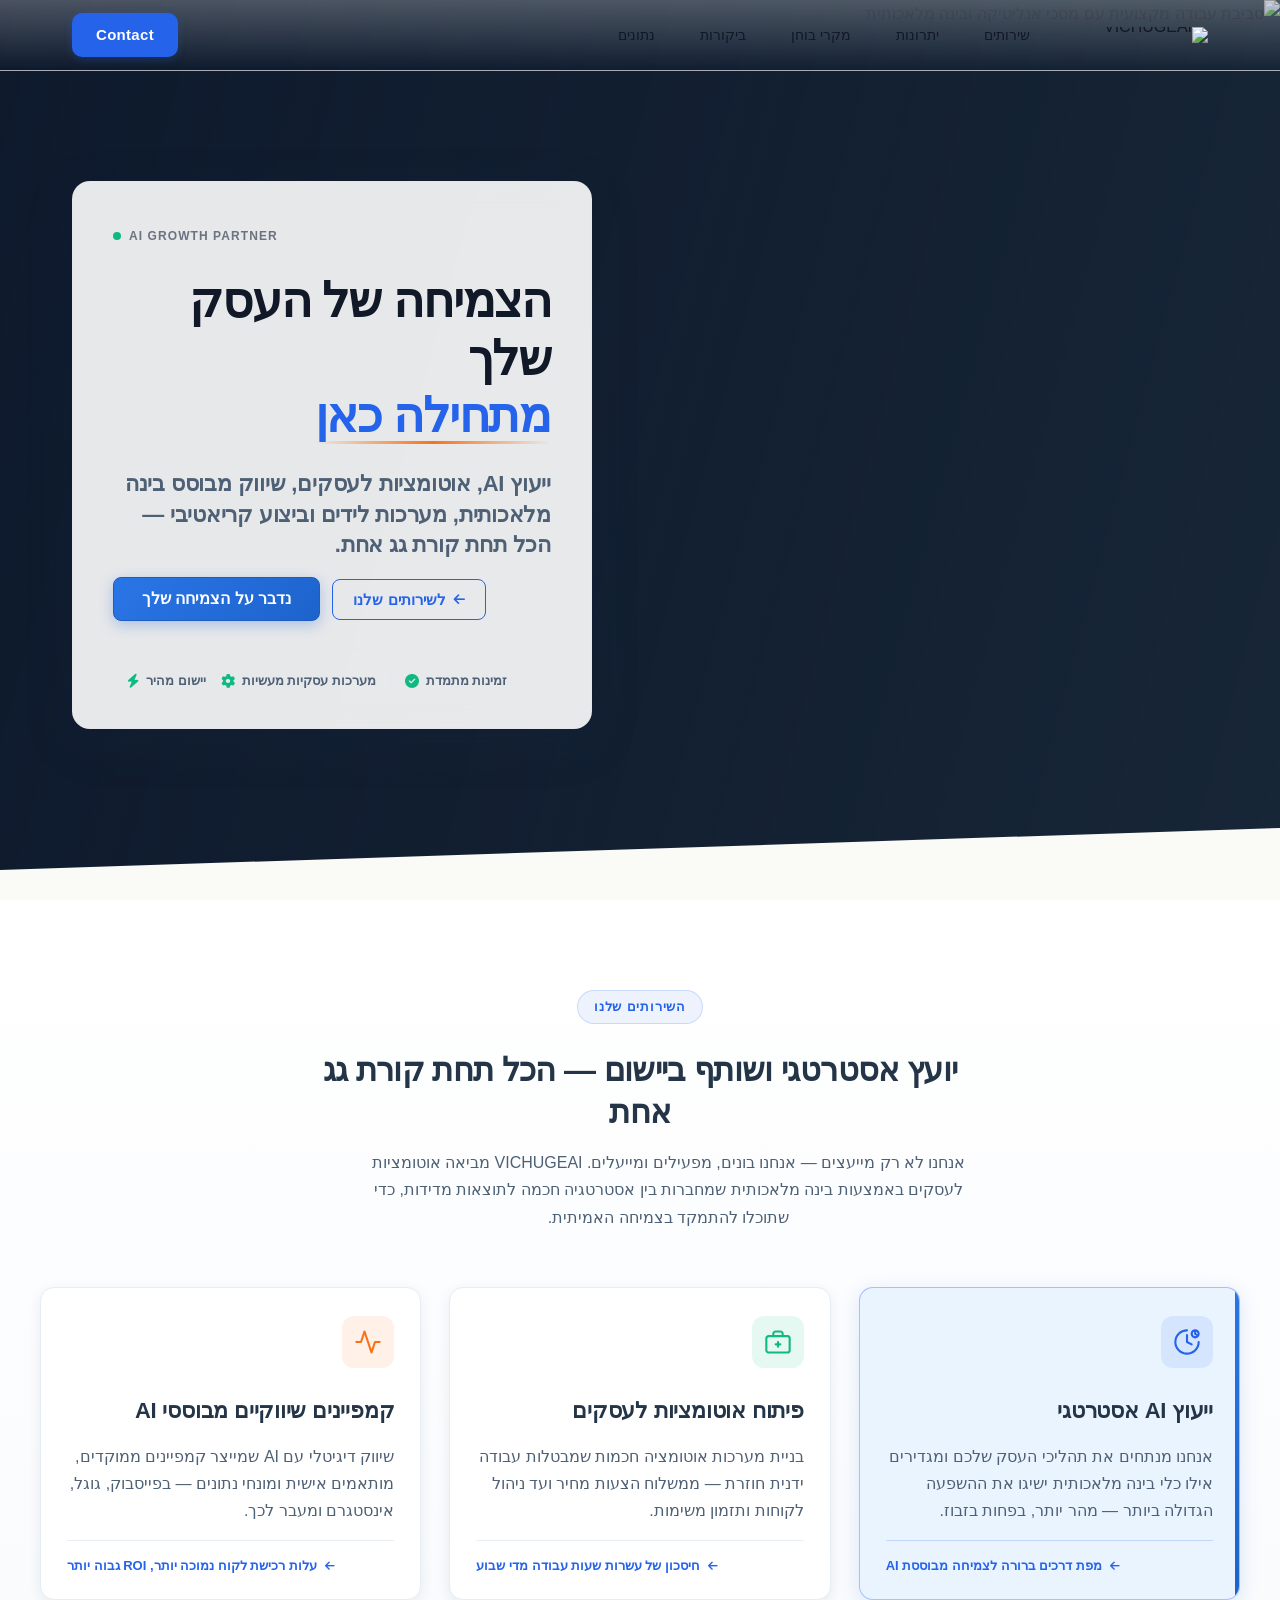
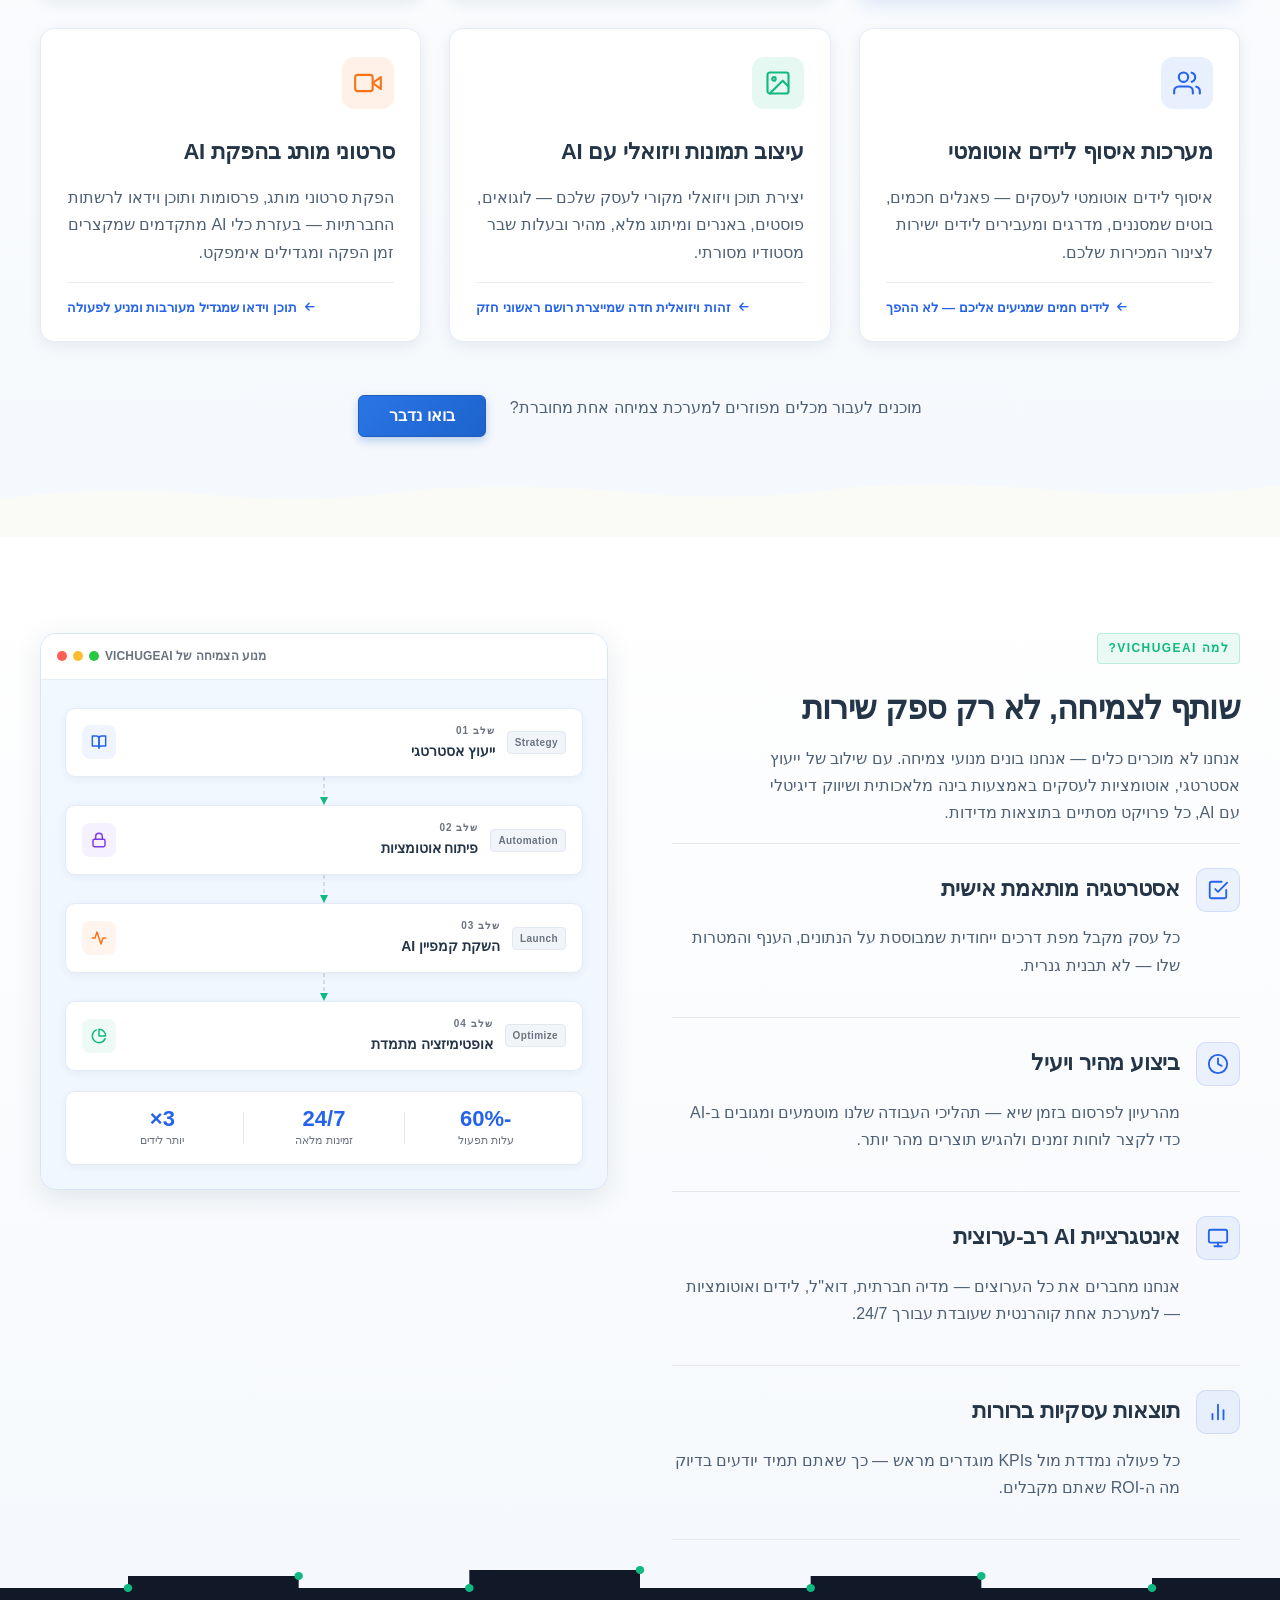
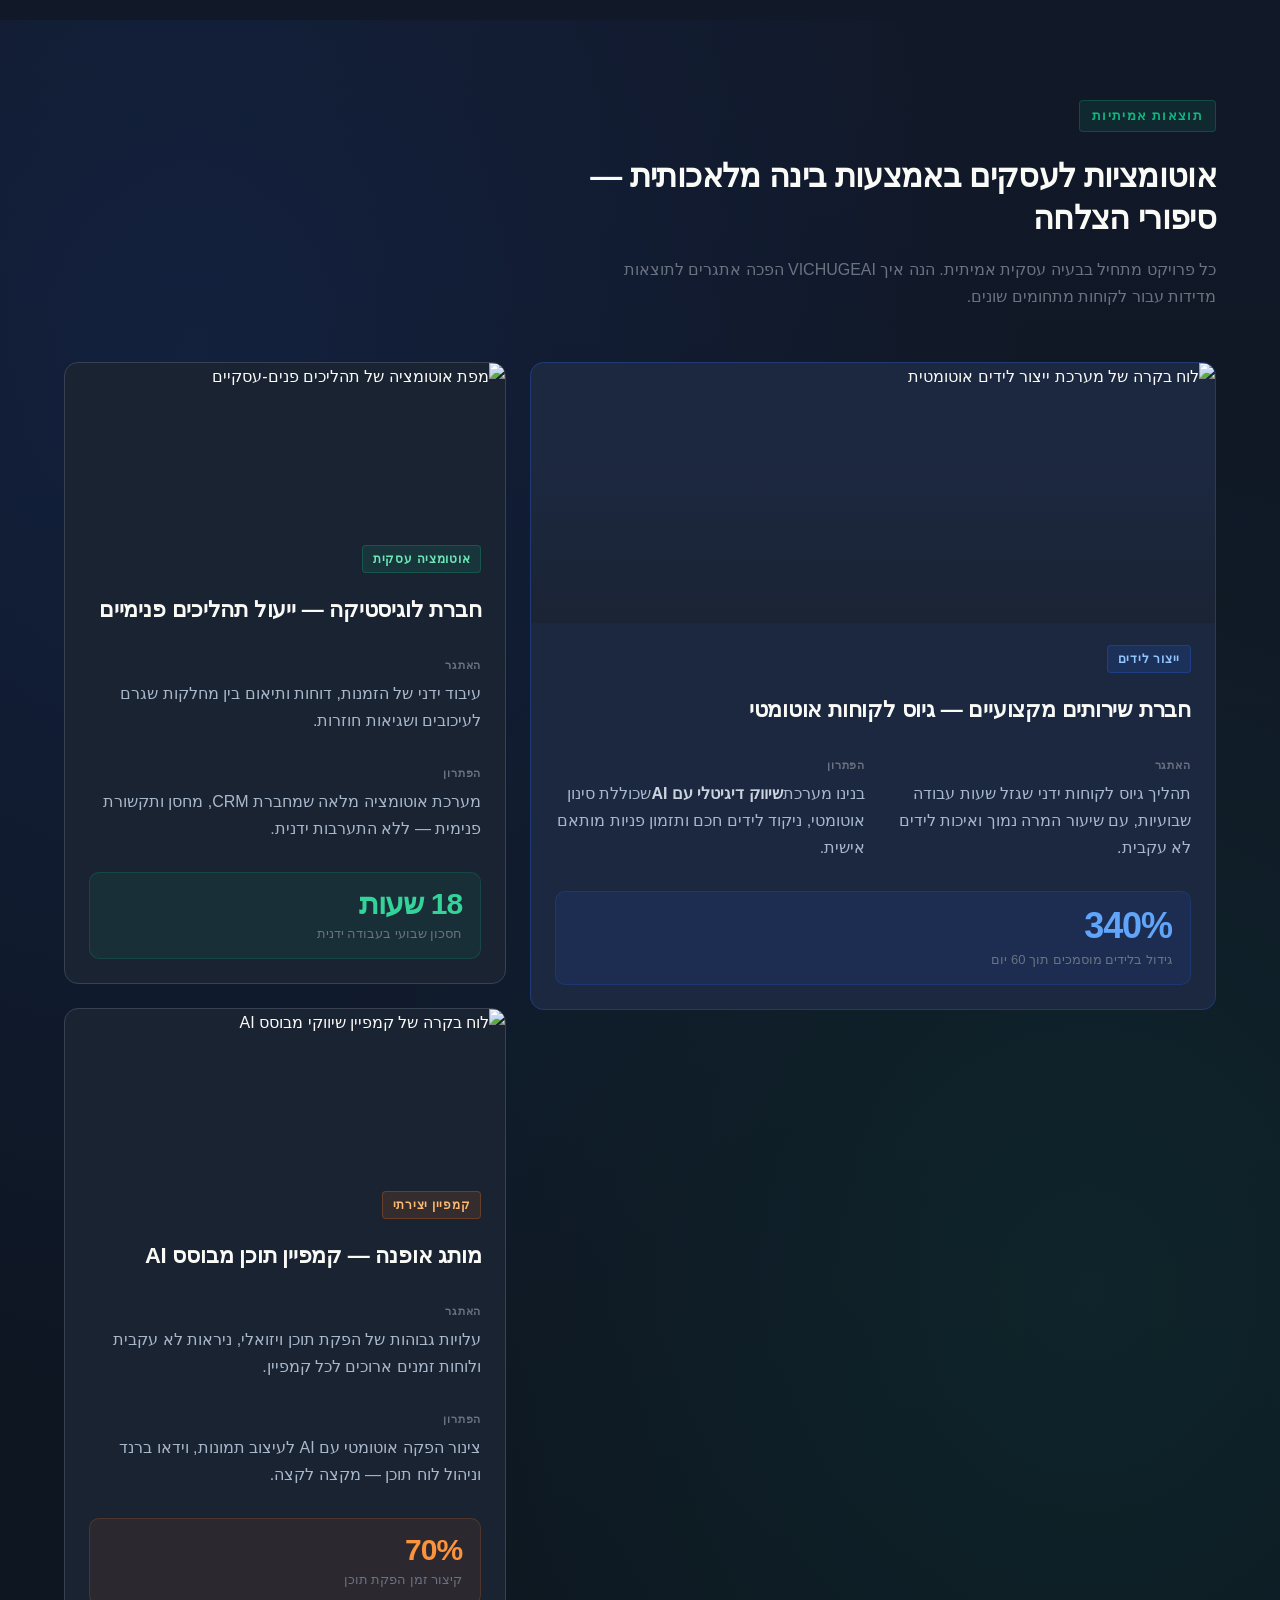
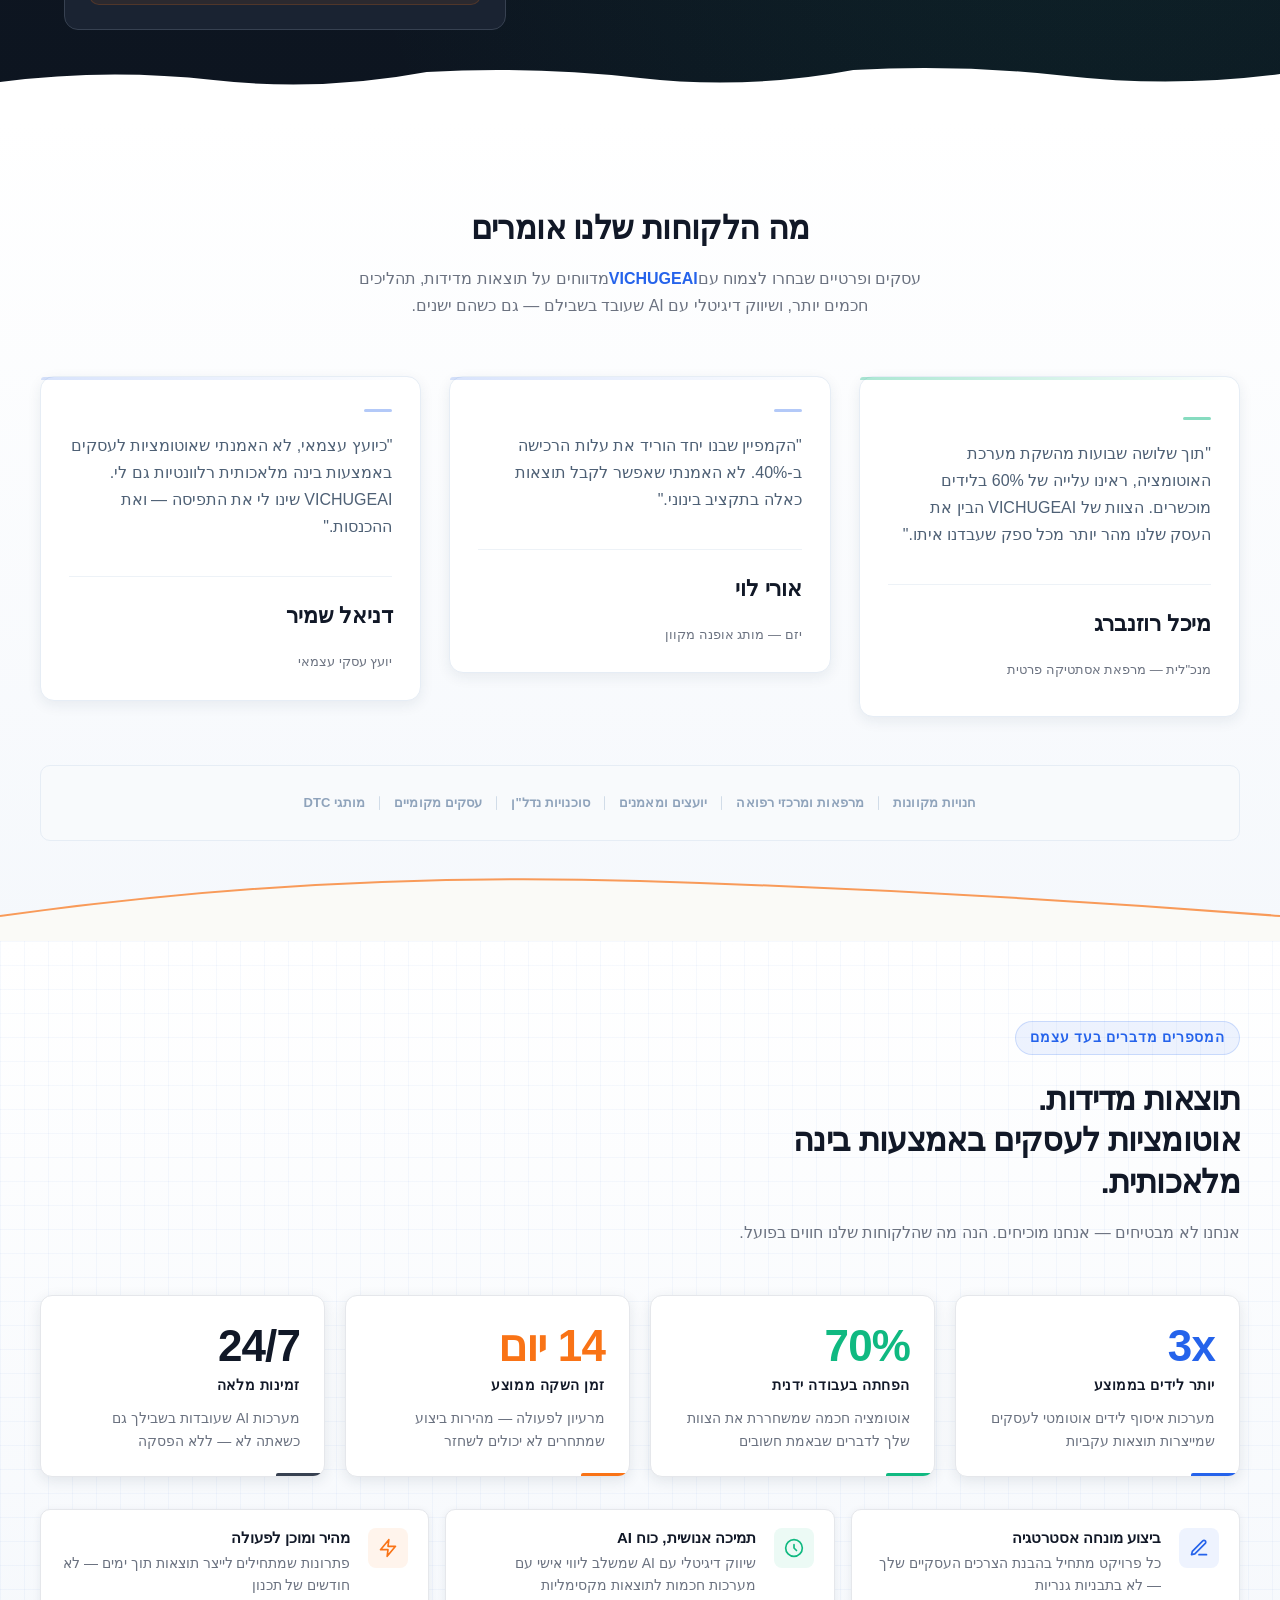
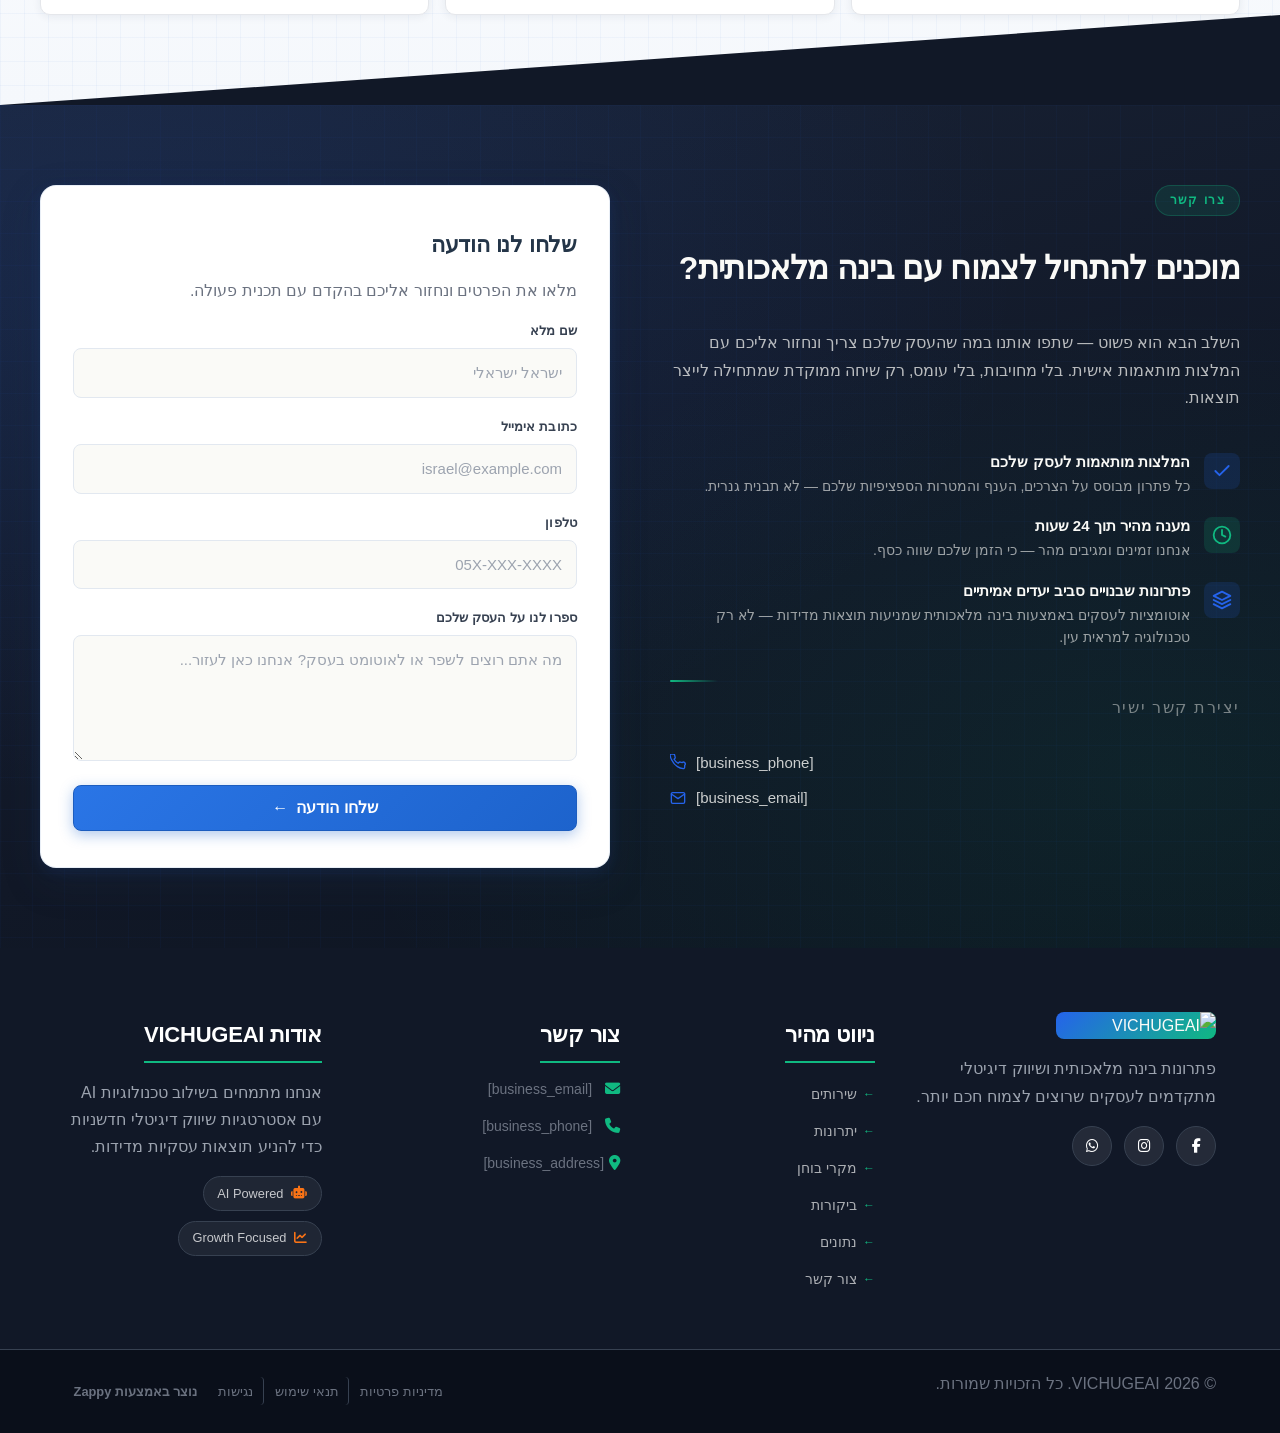
==== public/index.html @ 41c6a3a9 "Initial website commit" ====
<!doctype html><html dir="rtl" lang="he"><head><meta charset="UTF-8"><meta content="width=device-width,initial-scale=1" name="viewport"><meta content="index, follow" name="robots"><title>אוטומציות לעסקים באמצעות בינה מלאכותית — VICHUGEAI</title><meta content="A professional AI agency that helps businesses and individuals grow and expand by leveraging artificial intelligence. The agency offers a comprehensive suite of" name="description"><meta content="אוטומציות לעסקים באמצעות בינה מלאכותית, שיווק דיגיטלי עם AI, איסוף לידים אוטומטי לעסקים, סוכנות AI" name="keywords"><script>!function(){"use strict";var t="89edffd5-394f-4379-a2be-789d738aea32",e="https://api.zappy5.com/api/analytics/track",a=18e5,n=2592e6,o=!0,i=!0,r=!0;var s=function(){var e="zappy_visitor_"+t,a=null;try{if(a=localStorage.getItem(e)){var o=JSON.parse(a),i=Date.now();if(i-o.created<n)return o.lastSeen=i,localStorage.setItem(e,JSON.stringify(o)),o.id}}catch(t){console.warn("Zappy Analytics: LocalStorage not available")}var r="zv_"+Date.now()+"_"+Math.random().toString(36).substr(2,9);try{localStorage.setItem(e,JSON.stringify({id:r,created:Date.now(),lastSeen:Date.now()}))}catch(t){}return r}(),c=function(){var e="zappy_session_"+t,n=null;try{if(n=sessionStorage.getItem(e)){var o=JSON.parse(n),i=Date.now();if(i-o.timestamp<a)return o.timestamp=i,sessionStorage.setItem(e,JSON.stringify(o)),o.id}}catch(t){console.warn("Zappy Analytics: SessionStorage not available")}var r="zs_"+Date.now()+"_"+Math.random().toString(36).substr(2,9);try{sessionStorage.setItem(e,JSON.stringify({id:r,timestamp:Date.now()}))}catch(t){}return r}();function l(a,n){n=n||{};var o={website_id:t,event_type:a,page_path:window.location.pathname,referrer:document.referrer||"direct",visitor_id:s,session_id:c,metadata:n};if(navigator.sendBeacon){var i=new Blob([JSON.stringify(o)],{type:"application/json"});navigator.sendBeacon(e,i)}else fetch(e,{method:"POST",headers:{"Content-Type":"application/json"},body:JSON.stringify(o),keepalive:!0}).catch(function(t){console.warn("Zappy Analytics: Failed to track event",t)})}o&&l("pageview",{title:document.title,url:window.location.href}),i&&document.addEventListener("click",function(t){var e=t.target;if("BUTTON"===e.tagName||e.closest("button")){var a="BUTTON"===e.tagName?e:e.closest("button");l("click",{element:"button",text:a.textContent.trim().substring(0,100),id:a.id||null,class:a.className||null})}else if("A"===e.tagName||e.closest("a")){var n="A"===e.tagName?e:e.closest("a");l("navigation",{element:"link",text:n.textContent.trim().substring(0,100),href:n.href,external:n.hostname!==window.location.hostname})}},!0),r&&document.addEventListener("submit",function(t){var e=t.target;l("form_submit",{form_id:e.id||null,form_name:e.name||null,form_action:e.action||null,form_method:e.method||"GET"})},!0);var d=Date.now();window.addEventListener("beforeunload",function(){l("page_unload",{time_on_page:Math.floor((Date.now()-d)/1e3),page_path:window.location.pathname})}),window.zappyAnalytics={track:l,getVisitorId:function(){return s},getSessionId:function(){return c}}}()</script><meta content="אוטומציות לעסקים באמצעות בינה מלאכותית — VICHUGEAI" property="og:title"><meta content="A professional AI agency that helps businesses and individuals grow and expand by leveraging artificial intelligence. The agency offers a comprehensive suite of" property="og:description"><meta content="website" property="og:type"><meta content="he_IL" property="og:locale"><meta content="summary_large_image" name="twitter:card"><meta content="אוטומציות לעסקים באמצעות בינה מלאכותית — VICHUGEAI" name="twitter:title"><meta content="A professional AI agency that helps businesses and individuals grow and expand by leveraging artificial intelligence. The agency offers a comprehensive suite of" name="twitter:description"><link href="https://cdnjs.cloudflare.com/ajax/libs/font-awesome/6.4.0/css/all.min.css" rel="stylesheet"><link href="/assets/favicon.ico" rel="icon" type="image/x-icon"><link href="/assets/favicon-16x16.png" rel="icon" type="image/png" sizes="16x16"><link href="/assets/favicon-32x32.png" rel="icon" type="image/png" sizes="32x32"><link href="/assets/favicon-48x48.png" rel="icon" type="image/png" sizes="48x48"><link href="/assets/favicon-192x192.png" rel="icon" type="image/png" sizes="192x192"><link href="/assets/favicon-512x512.png" rel="icon" type="image/png" sizes="512x512"><link href="/assets/apple-touch-icon.png" rel="apple-touch-icon"><link href="https://cdn.jsdelivr.net/npm/vanilla-cookieconsent@3/dist/cookieconsent.css" rel="stylesheet"><script src="https://cdn.jsdelivr.net/npm/vanilla-cookieconsent@3/dist/cookieconsent.umd.js"></script><script src="https://cdn.jsdelivr.net/gh/mickidum/acc_toolbar/acctoolbar/acctoolbar.min.js"></script><link href="/styles.css" rel="stylesheet"><style id="zappy-dropdown-submenu-styles">#navMenu li:has(.sub-menu),.nav-menu li:has(.sub-menu),.navbar li:has(.sub-menu),nav li:has(.sub-menu){position:relative}#navMenu .sub-menu,.nav-menu .sub-menu,.navbar .sub-menu,nav .sub-menu{display:block!important;position:absolute!important;top:100%;left:0;min-width:220px;background:#fff;border-radius:8px;box-shadow:0 8px 25px rgba(0,0,0,.15);padding:8px 0;opacity:0;visibility:hidden;transform:translateY(10px);transition:all .3s ease;z-index:1000;list-style:none;pointer-events:none}#navMenu li:hover>.sub-menu,.nav-menu li:hover>.sub-menu,.navbar li:hover>.sub-menu,nav li:hover>.sub-menu{opacity:1!important;visibility:visible!important;transform:translateY(0)!important;pointer-events:auto!important}.sub-menu li{list-style:none;margin:0;padding:0}.sub-menu a{display:block!important;padding:10px 16px!important;color:var(--text-dark,#333)!important;font-weight:500;text-decoration:none;white-space:nowrap;transition:background-color .2s}.sub-menu a:hover{background-color:#f5f5f5}[dir=rtl] .nav-menu .sub-menu,[dir=rtl] .navbar .sub-menu,[dir=rtl] nav .sub-menu,html[lang=ar] .nav-menu .sub-menu,html[lang=ar] .navbar .sub-menu,html[lang=ar] nav .sub-menu,html[lang=he] .nav-menu .sub-menu,html[lang=he] .navbar .sub-menu,html[lang=he] nav .sub-menu{left:auto!important;right:0!important}.sub-menu:empty,.sub-menu:not(:has(li)),.sub-menu:not(:has(li:not(.zappy-hidden-menu-item))){display:none!important;opacity:0!important;visibility:hidden!important;pointer-events:none!important}li:has(.menu-group-title):hover>.sub-menu{opacity:1!important;visibility:visible!important;transform:translateY(0)!important;pointer-events:auto!important}#navMenu>li>.menu-group-title,.nav-menu>li>.menu-group-title{display:inline-block;padding:.5rem 1rem;cursor:default;user-select:none}@media (max-width:768px){#navMenu .sub-menu,.nav-menu .sub-menu,.navbar .sub-menu,nav .sub-menu{position:static!important;transform:none!important;box-shadow:none!important;background:0 0!important;max-height:0;overflow:hidden;opacity:0;visibility:hidden;transition:max-height .3s ease,opacity .3s ease;padding:0!important;border-radius:0!important}.sub-menu.mobile-expanded{max-height:500px!important;opacity:1!important;visibility:visible!important;padding:8px 0 8px 16px!important}[dir=rtl] .sub-menu.mobile-expanded,html[lang=he] .sub-menu.mobile-expanded{padding:8px 16px 8px 0!important}#navMenu li:hover>.sub-menu,.nav-menu li:hover>.sub-menu,.navbar li:hover>.sub-menu,nav li:hover>.sub-menu{opacity:0;visibility:hidden;pointer-events:none}#navMenu li>.sub-menu.mobile-expanded,.nav-menu li>.sub-menu.mobile-expanded,.navbar li>.sub-menu.mobile-expanded,nav li>.sub-menu.mobile-expanded{opacity:1!important;visibility:visible!important;pointer-events:auto!important}#navMenu li:has(.sub-menu),.nav-menu li:has(.sub-menu),.navbar li:has(.sub-menu),nav li:has(.sub-menu){display:flex!important;flex-wrap:wrap!important;align-items:center!important;position:relative!important;min-height:44px!important}#navMenu li:has(.sub-menu)>a,.nav-menu li:has(.sub-menu)>a,.navbar li:has(.sub-menu)>a,nav li:has(.sub-menu)>a{flex:1!important;min-width:0!important}#navMenu li:has(.sub-menu)>.menu-group-title,.nav-menu li:has(.sub-menu)>.menu-group-title,.navbar li:has(.sub-menu)>.menu-group-title,nav li:has(.sub-menu)>.menu-group-title{flex:1!important;min-width:0!important;padding:0!important;line-height:inherit!important}#navMenu li:has(.sub-menu)>.sub-menu,.nav-menu li:has(.sub-menu)>.sub-menu,.navbar li:has(.sub-menu)>.sub-menu,nav li:has(.sub-menu)>.sub-menu{flex-basis:100%!important;width:100%!important}#navMenu li:has(.sub-menu)>a [class*=arrow],#navMenu li:has(.sub-menu)>a [class*=chevron],.nav-menu li:has(.sub-menu)>a .fa-angle-down,.nav-menu li:has(.sub-menu)>a .fa-chevron-down,.nav-menu li:has(.sub-menu)>a [class*=arrow],.nav-menu li:has(.sub-menu)>a [class*=chevron],nav li:has(.sub-menu)>a [class*=arrow],nav li:has(.sub-menu)>a [class*=chevron]{display:none!important;visibility:hidden!important}.mobile-submenu-toggle{display:flex!important;align-items:center!important;justify-content:center!important;width:44px!important;height:auto!important;background:0 0!important;border:none!important;cursor:pointer!important;color:var(--text-dark)!important;position:static!important;flex-shrink:0!important;align-self:stretch!important;z-index:2!important;padding:0!important;margin:0!important}.mobile-submenu-toggle::after{content:''!important;width:0!important;height:0!important;border-left:6px solid transparent!important;border-right:6px solid transparent!important;border-top:7px solid currentColor!important;transition:transform .3s ease!important}.mobile-submenu-toggle.expanded::after{transform:rotate(180deg)!important}.sub-menu a{padding:10px 0!important;display:block!important;color:var(--text-dark)!important}.navbar .sub-menu li a,.zappy-products-dropdown .sub-menu a,nav.navbar .sub-menu li a{color:var(--text-dark)!important}}@media (min-width:769px){.mobile-submenu-toggle{display:none!important}}</style><style id="mobile-lang-menu-deployed-css">@media (max-width:768px){.lang-switcher,.nav-container .lang-switcher,.nav-cta-container .lang-switcher,.nav-ecommerce-icons .lang-switcher,.nav-icons-left .lang-switcher,.navbar .lang-switcher,.navbar .nav-cta-container .lang-switcher{display:none!important}.mobile-lang-menu{width:100%;border-top:1px solid rgba(128,128,128,.2);padding:8px 0 0 0;margin-top:8px}.mobile-lang-toggle{display:flex!important;align-items:center;justify-content:space-between;width:100%;padding:12px 16px;background:0 0;border:none;cursor:pointer;font-size:15px;color:inherit;font-family:inherit}.mobile-lang-toggle::after{content:'';display:inline-block;width:8px;height:8px;border-right:2px solid currentColor;border-bottom:2px solid currentColor;transform:rotate(45deg);transition:transform .3s ease;margin-left:8px}.mobile-lang-toggle.expanded::after{transform:rotate(-135deg)}.mobile-lang-options{max-height:0;overflow:hidden;transition:max-height .3s ease}.mobile-lang-options.expanded{max-height:300px}.mobile-lang-option{display:flex!important;align-items:center;gap:10px;padding:10px 24px;text-decoration:none;color:inherit;font-size:14px;font-family:inherit}.mobile-lang-option:hover{background:rgba(128,128,128,.1)}.mobile-lang-option.active{font-weight:600;opacity:.7;pointer-events:none}.mobile-lang-option img{width:20px;height:20px;border-radius:50%}}@media (min-width:769px){.mobile-lang-menu{display:none!important}}</style><style id="zappy-widget-visibility">#mic-access-tool-box,#mic-access-tool-general-button,#mic-init-access-tool #mic-access-tool-box,#mic-init-access-tool #mic-access-tool-general-button,#mic-init-access-tool .mic-access-tool-general-button,._access-icon,._access-menu,.mic-access-tool-box,.mic-access-tool-general-button,div[id*=mic-access-tool-box]{display:none!important;visibility:hidden!important;opacity:0!important;pointer-events:none!important}</style></head><body><nav class="navbar" dir="rtl"><button class="mobile-toggle" aria-label="Menu" id="mobileToggle"><svg viewbox="0 0 24 24" height="24" width="24" fill="none" class="hamburger-icon"><path d="M3 12h18M3 6h18M3 18h18" stroke="currentColor" stroke-width="2" stroke-linecap="round"></path></svg><svg viewbox="0 0 24 24" height="24" width="24" fill="none" class="close-icon" style="display:none"><path d="M18 6L6 18M6 6l12 12" stroke="currentColor" stroke-width="2" stroke-linecap="round"></path></svg></button><button class="phone-header-btn" aria-label="Call" data-phone="[business_phone]"><svg viewbox="0 0 24 24" height="20" width="20" fill="currentColor"><path d="M22 16.92v3a2 2 0 0 1-2.18 2 19.79 19.79 0 0 1-8.63-3.07 19.5 19.5 0 0 1-6-6 19.79 19.79 0 0 1-3.07-8.67A2 2 0 0 1 4.11 2h3a2 2 0 0 1 2 1.72 12.84 12.84 0 0 0 .7 2.81 2 2 0 0 1-.45 2.11L8.09 9.91a16 16 0 0 0 6 6l1.27-1.27a2 2 0 0 1 2.11-.45 12.84 12.84 0 0 0 2.81.7A2 2 0 0 1 22 16.92z"></path></svg></button><div class="nav-container"><div class="nav-right-group"><div class="nav-brand"><a href="/" class="logo-link"><img alt="VICHUGEAI" src="/assets/business-logo.webp" class="logo"></a></div><ul class="nav-menu" id="navMenu"><li><a href="#services">שירותים</a></li><li><a href="#benefits">יתרונות</a></li><li><a href="#case-studies">מקרי בוחן</a></li><li><a href="#reviews">ביקורות</a></li><li><a href="#stats">נתונים</a></li></ul></div><div class="nav-cta-container"><a href="#contact" class="nav-cta-btn">Contact</a></div></div></nav><script>window.addEventListener("load",function(){const e=document.querySelector(".navbar, nav, header");if(!e)return void console.log("[Navbar] Navbar element not found");let t=document.getElementById("mobileToggle")||document.querySelector(".mobile-toggle")||document.querySelector(".hamburger")||document.querySelector(".hamburger-menu")||document.querySelector(".menu-toggle")||document.querySelector(".burger-menu")||document.querySelector('[aria-label="Menu"]')||document.querySelector('[aria-label="תפריט"]');const o=document.querySelector(".phone-header-btn"),n=window.getComputedStyle(e);let r=n.backgroundColor;if(console.log("[Navbar] Initial navbar background:",r),"transparent"===r||"rgba(0, 0, 0, 0)"===r||r.startsWith("rgba")&&r.includes(", 0)")){const e=n.backgroundImage;if(e&&"none"!==e)console.log("[Navbar] Navbar has background image/gradient, using dark text"),r="rgb(240, 240, 240)";else{const e=window.getComputedStyle(document.body).backgroundColor;console.log("[Navbar] Navbar transparent, using body background:",e),r=e}}const i=r.match(/\d+/g);if(i&&i.length>=3){const e=(.299*parseInt(i[0])+.587*parseInt(i[1])+.114*parseInt(i[2]))/255;console.log("[Navbar] Mobile button colors preserved from Claude CSS (luminance:",e.toFixed(2)+")");const n=document.createElement("style");n.id="zappy-mobile-nav-fix";document.documentElement.lang;document.documentElement.dir,n.textContent='\n        /* Hide mobile buttons on desktop, show only on mobile */\n        @media (min-width: 769px) {\n          .mobile-toggle,\n          .phone-header-btn {\n            display: none !important;\n          }\n        }\n        \n        /* Show and position mobile buttons correctly on mobile */\n        @media (max-width: 768px) {\n          .mobile-toggle,\n          .phone-header-btn {\n            position: absolute !important;\n            top: 50% !important;\n            transform: translateY(-50%) !important;\n            z-index: 1001 !important;\n            display: flex !important;\n            align-items: center !important;\n            justify-content: center !important;\n            width: 36px !important;\n            height: 36px !important;\n            border-radius: 50% !important;\n            border: none !important;\n            cursor: pointer !important;\n            padding: 6px !important;\n            background: none !important;\n            color: var(--nav-text, var(--text-dark)) !important;\n          }\n          \n          /* LTR positioning (default): hamburger LEFT, phone RIGHT */\n          html:not([dir="rtl"]):not([lang="he"]):not([lang="ar"]) .mobile-toggle,\n          html[dir="ltr"] .mobile-toggle {\n            left: 12px !important;\n            right: auto !important;\n          }\n          html:not([dir="rtl"]):not([lang="he"]):not([lang="ar"]) .phone-header-btn,\n          html[dir="ltr"] .phone-header-btn {\n            right: 12px !important;\n            left: auto !important;\n          }\n          \n          /* RTL positioning: hamburger RIGHT, phone LEFT */\n          html[dir="rtl"] .mobile-toggle,\n          html[lang="he"] .mobile-toggle,\n          html[lang="ar"] .mobile-toggle {\n            right: 12px !important;\n            left: auto !important;\n          }\n          html[dir="rtl"] .phone-header-btn,\n          html[lang="he"] .phone-header-btn,\n          html[lang="ar"] .phone-header-btn {\n            left: 12px !important;\n            right: auto !important;\n          }\n          \n          /* CRITICAL: Ensure nav-container has min-height on mobile */\n          /* All children are positioned absolutely/fixed on mobile, so height:auto collapses to 0 */\n          .nav-container {\n            min-height: 70px !important;\n            position: relative !important;\n          }\n          \n          /* Ensure SVG icons are properly sized and inherit color */\n          .mobile-toggle svg,\n          .phone-header-btn svg {\n            width: 24px !important;\n            height: 24px !important;\n            /* Don\'t force display - let JavaScript control hamburger/close toggle */\n          }\n          \n          /* Reset nav-cta-container on mobile - remove desktop box-shadow/padding */\n          /* that creates a visible ghost box when CTA button is hidden */\n          .nav-cta-container {\n            box-shadow: none !important;\n            padding: 0 !important;\n          }\n          \n          /* Hide nav-cta-container entirely on mobile when there\'s no lang-switcher */\n          /* (only the CTA button is inside, and it\'s hidden on mobile) */\n          .nav-cta-container:not(:has(.lang-switcher)) {\n            display: none !important;\n          }\n          \n          /* CRITICAL: Prevent hero image fade gradient from bleeding over headline text */\n          /* The .image-fade-gradient has bottom: -30px (extends below parent) */\n          /* On mobile stacked layout, this overlaps the h1 text below the image */\n          .hero-image-column {\n            overflow: hidden !important;\n          }\n          .image-fade-gradient {\n            bottom: 0 !important;\n          }\n          \n          /* Hide desktop language switcher on mobile - hamburger menu handles it */\n          /* High specificity to override stored CSS */\n          .lang-switcher,\n          .nav-cta-container .lang-switcher,\n          .nav-container .lang-switcher,\n          .navbar .lang-switcher,\n          .navbar .nav-cta-container .lang-switcher {\n            display: none !important;\n          }\n        }\n      ';const r=document.getElementById("zappy-mobile-nav-fix");r&&r.remove(),document.head.appendChild(n),console.log("[Navbar] Critical CSS injected for mobile nav positioning");const l=window.innerWidth<=768;if(t){const e=t.querySelector(".hamburger-icon"),o=t.querySelector(".close-icon");e&&(e.style.setProperty("width","24px","important"),e.style.setProperty("height","24px","important"),e.style.setProperty("display","block","important")),o&&(o.style.setProperty("width","24px","important"),o.style.setProperty("height","24px","important"),o.style.setProperty("display","none","important")),l?(t.style.setProperty("position","absolute","important"),t.style.setProperty("top","50%","important"),t.style.setProperty("transform","translateY(-50%)","important"),t.style.setProperty("z-index","1001","important"),t.style.removeProperty("left"),t.style.removeProperty("right"),console.log("[Navbar] Mobile toggle positioning applied (mobile viewport)")):(t.style.removeProperty("position"),t.style.removeProperty("top"),t.style.removeProperty("transform"),t.style.removeProperty("z-index"),t.style.removeProperty("left"),t.style.removeProperty("right"),console.log("[Navbar] Desktop viewport - cleared mobile toggle inline positioning"))}if(o){const e=o.querySelector("svg");e&&(e.style.width="24px",e.style.height="24px",e.setAttribute("width","24"),e.setAttribute("height","24")),l?(o.style.setProperty("position","absolute","important"),o.style.setProperty("top","50%","important"),o.style.setProperty("transform","translateY(-50%)","important"),o.style.setProperty("z-index","1001","important"),o.style.removeProperty("left"),o.style.removeProperty("right"),console.log("[Navbar] Phone button positioning applied (mobile viewport)")):(o.style.removeProperty("position"),o.style.removeProperty("top"),o.style.removeProperty("transform"),o.style.removeProperty("z-index"),o.style.removeProperty("left"),o.style.removeProperty("right"),console.log("[Navbar] Desktop viewport - cleared phone button inline positioning"))}}else console.log("[Navbar] Could not parse background color:",r);t=document.getElementById("mobileToggle")||document.querySelector(".mobile-toggle")||document.querySelector(".hamburger")||document.querySelector(".hamburger-menu")||document.querySelector(".menu-toggle")||document.querySelector(".burger-menu")||document.querySelector('[aria-label="Menu"]')||document.querySelector('[aria-label="תפריט"]');const l=document.getElementById("navMenu")||document.querySelector(".nav-menu")||document.querySelector(".nav-links")||document.querySelector("nav ul:not(.submenu)");if(!t||!l)return void console.log("[Navbar] Mobile toggle or menu not found:",{toggle:!!t,menu:!!l});l.id||(l.id="navMenu"),console.log("[Navbar] Initializing mobile menu...");const a=t.cloneNode(!0);t.parentNode.replaceChild(a,t),a.addEventListener("click",function(e){e.preventDefault(),e.stopPropagation();const t=this.querySelector(".hamburger-icon"),o=this.querySelector(".close-icon");l.classList.contains("active")?(l.classList.remove("active"),t&&t.style.setProperty("display","block","important"),o&&o.style.setProperty("display","none","important"),document.body.style.overflow="",console.log("[Navbar] Menu closed")):(l.classList.add("active"),t&&t.style.setProperty("display","none","important"),o&&o.style.setProperty("display","block","important"),document.body.style.overflow="hidden",console.log("[Navbar] Menu opened"))}),l.querySelectorAll("a").forEach(function(e){e.addEventListener("click",function(){if("#"===this.getAttribute("href"))return;const e=a.querySelector(".hamburger-icon"),t=a.querySelector(".close-icon");l.classList.remove("active"),e&&e.style.setProperty("display","block","important"),t&&t.style.setProperty("display","none","important"),document.body.style.overflow="",console.log("[Navbar] Menu closed (link clicked)")})});var s=l.querySelectorAll(".dropdown-toggle");s.forEach(function(e){e.addEventListener("click",function(e){e.preventDefault(),e.stopPropagation();var t=this.closest(".nav-dropdown");t&&(t.parentNode.querySelectorAll(".nav-dropdown.open").forEach(function(e){e!==t&&e.classList.remove("open")}),t.classList.toggle("open"),console.log("[Navbar] Dropdown toggled:",t.classList.contains("open")?"open":"closed"))})}),document.addEventListener("click",function(e){e.target.closest(".nav-dropdown")||document.querySelectorAll(".nav-dropdown.open").forEach(function(e){e.classList.remove("open")})}),console.log("[Navbar] Dropdown handlers initialized for "+s.length+" dropdowns"),o&&o.addEventListener("click",function(){const e=document.querySelectorAll('a[href^="tel:"]'),t=e.length>0?e[0].getAttribute("href").replace("tel:",""):"[business_phone]";window.location.href="tel:"+t,console.log("[Navbar] Phone button clicked")}),console.log("[Navbar] Mobile menu initialized successfully");const p=function(){const e=document.querySelector(".whatsapp-float");e&&(window.innerWidth>=769?(e.style.setProperty("display","none","important"),e.style.setProperty("visibility","hidden","important"),e.style.setProperty("opacity","0","important"),e.style.setProperty("pointer-events","none","important"),console.log("[WhatsApp] Button hidden on desktop")):(e.style.removeProperty("display"),e.style.removeProperty("visibility"),e.style.removeProperty("opacity"),e.style.removeProperty("pointer-events"),console.log("[WhatsApp] Button visible on mobile")))};let c;p(),window.addEventListener("resize",function(){clearTimeout(c),c=setTimeout(p,100)})})</script><main><section class="index-hero-section" data-layout-spec="בית-hero" dir="rtl" id="hero" data-hero-type="fullscreen-scrim"><div class="index-hero-bg"><img alt="סביבת עבודה מקצועית עם מסכי אנליטיקה ובינה מלאכותית" src="/assets/site-index-hero-image-1.webp" data-context="Bright premium professional business environment: a modern open-plan office with large digital screens displaying analytics dashboards, automation flow diagrams, and AI-powered marketing metrics. A diverse team of professionals in smart-casual attire gathered around a central table in discussion. Warm natural light from floor-to-ceiling windows, subtle depth-of-field blur on background elements. Clean, aspirational, technology-forward atmosphere. Photorealistic, high-resolution, corporate photography style." data-placeholder="index-hero-image-1" height="900" width="1440" data-hero-bg="true"></div><div class="index-hero-scrim" aria-hidden="true"></div><div class="index-hero-container"><div class="index-hero-card"><div class="index-hero-label"><span class="index-hero-label-dot"></span><span>AI Growth Partner</span></div><h1 class="index-hero-h1">הצמיחה של העסק שלך<br><span class="index-hero-accent-word">מתחילה כאן</span></h1><h3 class="index-hero-subtitle">ייעוץ AI, אוטומציות לעסקים, שיווק מבוסס בינה מלאכותית, מערכות לידים וביצוע קריאטיבי — הכל תחת קורת גג אחת.</h3><div class="index-hero-ctas"><a href="#contact" class="index-hero-btn-primary">נדבר על הצמיחה שלך</a><a href="#services" class="index-hero-btn-ghost"><span>לשירותים שלנו</span><i class="fa-solid fa-arrow-right index-hero-arrow-icon"></i></a></div><div class="index-hero-proof"><div class="index-hero-proof-item"><i class="fa-solid index-hero-proof-icon fa-bolt"></i><span>יישום מהיר</span></div><div class="index-hero-proof-divider" aria-hidden="true"></div><div class="index-hero-proof-item"><i class="fa-solid index-hero-proof-icon fa-gear"></i><span>מערכות עסקיות מעשיות</span></div><div class="index-hero-proof-divider" aria-hidden="true"></div><div class="index-hero-proof-item"><i class="fa-solid index-hero-proof-icon fa-circle-check"></i><span>זמינות מתמדת</span></div></div></div></div><div class="index-hero-divider-wrapper"><svg viewbox="0 0 1440 90" aria-hidden="true" xmlns="http://www.w3.org/2000/svg" data-no-icon-edit="true" preserveaspectratio="none"><path d="M0,90 L0,60 L1440,18 L1440,90 Z" fill="#FAFAF7"></path></svg></div></section><section class="index-services-section" data-layout-spec="בית-services" dir="rtl"><div class="index-services-container"><div class="index-services-intro"><span class="index-services-label">השירותים שלנו</span><h2 class="index-services-heading">יועץ אסטרטגי ושותף ביישום — הכל תחת קורת גג אחת</h2><p class="index-services-subtext">אנחנו לא רק מייעצים — אנחנו בונים, מפעילים ומייעלים. VICHUGEAI מביאה אוטומציות לעסקים באמצעות בינה מלאכותית שמחברות בין אסטרטגיה חכמה לתוצאות מדידות, כדי שתוכלו להתמקד בצמיחה האמיתית.</p></div><div class="index-services-grid"><article class="index-service-card index-service-card--flagship"><div class="index-service-icon-wrap index-service-icon-wrap--blue"><svg viewbox="0 0 24 24" height="28" width="28" fill="none" data-element-type="icon" data-icon-type="svg" stroke="currentColor" stroke-linecap="round" stroke-linejoin="round" stroke-width="1.8" aria-hidden="true" xmlns="http://www.w3.org/2000/svg"><path d="M12 2a10 10 0 1 0 10 10"></path><path d="M12 6v6l4 2"></path><circle cx="19" cy="5" r="3"></circle><path d="M19 3v2l1.5 1"></path></svg></div><div class="index-service-body"><h3 class="index-service-title">ייעוץ AI אסטרטגי</h3><p class="index-service-desc">אנחנו מנתחים את תהליכי העסק שלכם ומגדירים אילו כלי בינה מלאכותית ישיגו את ההשפעה הגדולה ביותר — מהר יותר, בפחות בזבוז.</p><div class="index-service-outcome"><i class="fa-solid fa-arrow-left" aria-hidden="true"></i><span>מפת דרכים ברורה לצמיחה מבוססת AI</span></div></div></article><article class="index-service-card"><div class="index-service-icon-wrap index-service-icon-wrap--green"><svg viewbox="0 0 24 24" height="28" width="28" fill="none" data-element-type="icon" data-icon-type="svg" stroke="currentColor" stroke-linecap="round" stroke-linejoin="round" stroke-width="1.8" aria-hidden="true" xmlns="http://www.w3.org/2000/svg"><rect height="14" rx="2" width="20" x="2" y="7"></rect><path d="M16 7V5a2 2 0 0 0-2-2h-4a2 2 0 0 0-2 2v2"></path><line x1="12" x2="12" y1="12" y2="16"></line><line x1="10" x2="14" y1="14" y2="14"></line></svg></div><div class="index-service-body"><h3 class="index-service-title">פיתוח אוטומציות לעסקים</h3><p class="index-service-desc">בניית מערכות אוטומציה חכמות שמבטלות עבודה ידנית חוזרת — ממשלוח הצעות מחיר ועד ניהול לקוחות ותזמון משימות.</p><div class="index-service-outcome"><i class="fa-solid fa-arrow-left" aria-hidden="true"></i><span>חיסכון של עשרות שעות עבודה מדי שבוע</span></div></div></article><article class="index-service-card"><div class="index-service-icon-wrap index-service-icon-wrap--orange"><svg viewbox="0 0 24 24" height="28" width="28" fill="none" data-element-type="icon" data-icon-type="svg" stroke="currentColor" stroke-linecap="round" stroke-linejoin="round" stroke-width="1.8" aria-hidden="true" xmlns="http://www.w3.org/2000/svg"><path d="M22 12h-4l-3 9L9 3l-3 9H2"></path></svg></div><div class="index-service-body"><h3 class="index-service-title">קמפיינים שיווקיים מבוססי AI</h3><p class="index-service-desc">שיווק דיגיטלי עם AI שמייצר קמפיינים ממוקדים, מותאמים אישית ומונחי נתונים — בפייסבוק, גוגל, אינסטגרם ומעבר לכך.</p><div class="index-service-outcome"><i class="fa-solid fa-arrow-left" aria-hidden="true"></i><span>עלות רכישת לקוח נמוכה יותר, ROI גבוה יותר</span></div></div></article><article class="index-service-card"><div class="index-service-icon-wrap index-service-icon-wrap--blue"><svg viewbox="0 0 24 24" height="28" width="28" fill="none" data-element-type="icon" data-icon-type="svg" stroke="currentColor" stroke-linecap="round" stroke-linejoin="round" stroke-width="1.8" aria-hidden="true" xmlns="http://www.w3.org/2000/svg"><path d="M17 21v-2a4 4 0 0 0-4-4H5a4 4 0 0 0-4 4v2"></path><circle cx="9" cy="7" r="4"></circle><path d="M23 21v-2a4 4 0 0 0-3-3.87"></path><path d="M16 3.13a4 4 0 0 1 0 7.75"></path></svg></div><div class="index-service-body"><h3 class="index-service-title">מערכות איסוף לידים אוטומטי</h3><p class="index-service-desc">איסוף לידים אוטומטי לעסקים — פאנלים חכמים, בוטים שמסננים, מדרגים ומעבירים לידים ישירות לצינור המכירות שלכם.</p><div class="index-service-outcome"><i class="fa-solid fa-arrow-left" aria-hidden="true"></i><span>לידים חמים שמגיעים אליכם — לא ההפך</span></div></div></article><article class="index-service-card"><div class="index-service-icon-wrap index-service-icon-wrap--green"><svg viewbox="0 0 24 24" height="28" width="28" fill="none" data-element-type="icon" data-icon-type="svg" stroke="currentColor" stroke-linecap="round" stroke-linejoin="round" stroke-width="1.8" aria-hidden="true" xmlns="http://www.w3.org/2000/svg"><rect height="18" rx="2" width="18" x="3" y="3"></rect><circle cx="8.5" cy="8.5" r="1.5"></circle><polyline points="21 15 16 10 5 21"></polyline></svg></div><div class="index-service-body"><h3 class="index-service-title">עיצוב תמונות ויזואלי עם AI</h3><p class="index-service-desc">יצירת תוכן ויזואלי מקורי לעסק שלכם — לוגואים, פוסטים, באנרים ומיתוג מלא, מהיר ובעלות שבר מסטודיו מסורתי.</p><div class="index-service-outcome"><i class="fa-solid fa-arrow-left" aria-hidden="true"></i><span>זהות ויזואלית חדה שמייצרת רושם ראשוני חזק</span></div></div></article><article class="index-service-card"><div class="index-service-icon-wrap index-service-icon-wrap--orange"><svg viewbox="0 0 24 24" height="28" width="28" fill="none" data-element-type="icon" data-icon-type="svg" stroke="currentColor" stroke-linecap="round" stroke-linejoin="round" stroke-width="1.8" aria-hidden="true" xmlns="http://www.w3.org/2000/svg"><polygon points="23 7 16 12 23 17 23 7"></polygon><rect height="14" rx="2" width="15" x="1" y="5"></rect></svg></div><div class="index-service-body"><h3 class="index-service-title">סרטוני מותג בהפקת AI</h3><p class="index-service-desc">הפקת סרטוני מותג, פרסומות ותוכן וידאו לרשתות החברתיות — בעזרת כלי AI מתקדמים שמקצרים זמן הפקה ומגדילים אימפקט.</p><div class="index-service-outcome"><i class="fa-solid fa-arrow-left" aria-hidden="true"></i><span>תוכן וידאו שמגדיל מעורבות ומניע לפעולה</span></div></div></article></div><div class="index-services-cta-line"><p class="index-services-cta-text">מוכנים לעבור מכלים מפוזרים למערכת צמיחה אחת מחוברת?</p><a href="#contact" class="btn-primary index-services-cta-btn">בואו נדבר</a></div></div><div class="index-services-divider-wrapper"><svg viewbox="0 0 1440 70" aria-hidden="true" xmlns="http://www.w3.org/2000/svg" data-no-icon-edit="true" preserveaspectratio="none"><defs><linearGradient id="svc-ribbon-grad" x1="0%" x2="100%" y1="0%" y2="0%"><stop offset="0%" stop-color="#1D63CC"></stop><stop offset="50%" stop-color="#2A75E6"></stop><stop offset="100%" stop-color="#1D63CC"></stop></linearGradient></defs><path d="M0,70 L0,32 Q120,18 240,28 T480,22 Q600,16 720,26 T960,20 Q1080,14 1200,24 T1440,18 L1440,70 Z" fill="#FAFAF7"></path></svg></div></section><section class="index-benefits-section" data-layout-spec="בית-benefits" dir="rtl" id="benefits"><div class="index-benefits-container"><div class="index-benefits-content"><span class="index-benefits-label">למה VICHUGEAI?</span><h2 class="index-benefits-heading">שותף לצמיחה, לא רק ספק שירות</h2><p class="index-benefits-intro">אנחנו לא מוכרים כלים — אנחנו בונים מנועי צמיחה. עם שילוב של ייעוץ אסטרטגי, אוטומציות לעסקים באמצעות בינה מלאכותית ושיווק דיגיטלי עם AI, כל פרויקט מסתיים בתוצאות מדידות.</p><div class="index-benefits-rows"><div class="index-benefits-row"><div class="index-benefits-icon-wrap"><svg viewbox="0 0 24 24" height="22" width="22" fill="none" data-element-type="icon" data-icon-type="svg" stroke="currentColor" stroke-linecap="round" stroke-linejoin="round" stroke-width="2" aria-hidden="true" xmlns="http://www.w3.org/2000/svg"><path d="M9 11l3 3L22 4"></path><path d="M21 12v7a2 2 0 01-2 2H5a2 2 0 01-2-2V5a2 2 0 012-2h11"></path></svg></div><div class="index-benefits-row-content"><h3>אסטרטגיה מותאמת אישית</h3><p>כל עסק מקבל מפת דרכים ייחודית שמבוססת על הנתונים, הענף והמטרות שלו — לא תבנית גנרית.</p></div></div><div class="index-benefits-row"><div class="index-benefits-icon-wrap"><svg viewbox="0 0 24 24" height="22" width="22" fill="none" data-element-type="icon" data-icon-type="svg" stroke="currentColor" stroke-linecap="round" stroke-linejoin="round" stroke-width="2" aria-hidden="true" xmlns="http://www.w3.org/2000/svg"><circle cx="12" cy="12" r="10"></circle><polyline points="12 6 12 12 16 14"></polyline></svg></div><div class="index-benefits-row-content"><h3>ביצוע מהיר ויעיל</h3><p>מהרעיון לפרסום בזמן שיא — תהליכי העבודה שלנו מוטמעים ומגובים ב-AI כדי לקצר לוחות זמנים ולהגיש תוצרים מהר יותר.</p></div></div><div class="index-benefits-row"><div class="index-benefits-icon-wrap"><svg viewbox="0 0 24 24" height="22" width="22" fill="none" data-element-type="icon" data-icon-type="svg" stroke="currentColor" stroke-linecap="round" stroke-linejoin="round" stroke-width="2" aria-hidden="true" xmlns="http://www.w3.org/2000/svg"><rect height="14" rx="2" width="20" x="2" y="3"></rect><line x1="8" x2="16" y1="21" y2="21"></line><line x1="12" x2="12" y1="17" y2="21"></line></svg></div><div class="index-benefits-row-content"><h3>אינטגרציית AI רב-ערוצית</h3><p>אנחנו מחברים את כל הערוצים — מדיה חברתית, דוא"ל, לידים ואוטומציות — למערכת אחת קוהרנטית שעובדת עבורך 24/7.</p></div></div><div class="index-benefits-row index-benefits-row--last"><div class="index-benefits-icon-wrap"><svg viewbox="0 0 24 24" height="22" width="22" fill="none" data-element-type="icon" data-icon-type="svg" stroke="currentColor" stroke-linecap="round" stroke-linejoin="round" stroke-width="2" aria-hidden="true" xmlns="http://www.w3.org/2000/svg"><line x1="18" x2="18" y1="20" y2="10"></line><line x1="12" x2="12" y1="20" y2="4"></line><line x1="6" x2="6" y1="20" y2="14"></line></svg></div><div class="index-benefits-row-content"><h3>תוצאות עסקיות ברורות</h3><p>כל פעולה נמדדת מול KPIs מוגדרים מראש — כך שאתם תמיד יודעים בדיוק מה ה-ROI שאתם מקבלים.</p></div></div></div></div><div class="index-benefits-diagram-col"><div class="index-benefits-diagram-card"><div class="index-benefits-diagram-header"><span class="index-benefits-diagram-dot index-benefits-diagram-dot--red"></span><span class="index-benefits-diagram-dot index-benefits-diagram-dot--yellow"></span><span class="index-benefits-diagram-dot index-benefits-diagram-dot--green"></span><span class="index-benefits-diagram-title">מנוע הצמיחה של VICHUGEAI</span></div><div class="index-benefits-diagram-body"><div class="index-benefits-node index-benefits-node--strategy"><div class="index-benefits-node-icon"><svg viewbox="0 0 24 24" height="16" width="16" fill="none" data-element-type="icon" data-icon-type="svg" stroke="currentColor" stroke-linecap="round" stroke-linejoin="round" stroke-width="2.2" aria-hidden="true" xmlns="http://www.w3.org/2000/svg"><path d="M2 3h6a4 4 0 014 4v14a3 3 0 00-3-3H2z"></path><path d="M22 3h-6a4 4 0 00-4 4v14a3 3 0 013-3h7z"></path></svg></div><div class="index-benefits-node-text"><span class="index-benefits-node-label">שלב 01</span><span class="index-benefits-node-name">ייעוץ אסטרטגי</span></div><span class="index-benefits-node-badge">Strategy</span></div><div class="index-benefits-connector"><svg viewbox="0 0 14 28" height="28" width="14" aria-hidden="true" xmlns="http://www.w3.org/2000/svg" data-no-icon-edit="true"><line x1="7" x2="7" y1="0" y2="20" stroke="#CBD5E1" stroke-dasharray="4 3" stroke-width="1.5"></line><polygon points="7,28 3,20 11,20" fill="#10B981"></polygon></svg></div><div class="index-benefits-node index-benefits-node--automation"><div class="index-benefits-node-icon"><svg viewbox="0 0 24 24" height="16" width="16" fill="none" data-element-type="icon" data-icon-type="svg" stroke="currentColor" stroke-linecap="round" stroke-linejoin="round" stroke-width="2.2" aria-hidden="true" xmlns="http://www.w3.org/2000/svg"><rect height="11" rx="2" width="18" x="3" y="11"></rect><path d="M7 11V7a5 5 0 0110 0v4"></path></svg></div><div class="index-benefits-node-text"><span class="index-benefits-node-label">שלב 02</span><span class="index-benefits-node-name">פיתוח אוטומציות</span></div><span class="index-benefits-node-badge">Automation</span></div><div class="index-benefits-connector"><svg viewbox="0 0 14 28" height="28" width="14" aria-hidden="true" xmlns="http://www.w3.org/2000/svg" data-no-icon-edit="true"><line x1="7" x2="7" y1="0" y2="20" stroke="#CBD5E1" stroke-dasharray="4 3" stroke-width="1.5"></line><polygon points="7,28 3,20 11,20" fill="#10B981"></polygon></svg></div><div class="index-benefits-node index-benefits-node--campaign"><div class="index-benefits-node-icon"><svg viewbox="0 0 24 24" height="16" width="16" fill="none" data-element-type="icon" data-icon-type="svg" stroke="currentColor" stroke-linecap="round" stroke-linejoin="round" stroke-width="2.2" aria-hidden="true" xmlns="http://www.w3.org/2000/svg"><polyline points="22 12 18 12 15 21 9 3 6 12 2 12"></polyline></svg></div><div class="index-benefits-node-text"><span class="index-benefits-node-label">שלב 03</span><span class="index-benefits-node-name">השקת קמפיין AI</span></div><span class="index-benefits-node-badge">Launch</span></div><div class="index-benefits-connector"><svg viewbox="0 0 14 28" height="28" width="14" aria-hidden="true" xmlns="http://www.w3.org/2000/svg" data-no-icon-edit="true"><line x1="7" x2="7" y1="0" y2="20" stroke="#CBD5E1" stroke-dasharray="4 3" stroke-width="1.5"></line><polygon points="7,28 3,20 11,20" fill="#10B981"></polygon></svg></div><div class="index-benefits-node index-benefits-node--optimize"><div class="index-benefits-node-icon"><svg viewbox="0 0 24 24" height="16" width="16" fill="none" data-element-type="icon" data-icon-type="svg" stroke="currentColor" stroke-linecap="round" stroke-linejoin="round" stroke-width="2.2" aria-hidden="true" xmlns="http://www.w3.org/2000/svg"><path d="M21.21 15.89A10 10 0 118 2.83"></path><path d="M22 12A10 10 0 0012 2v10z"></path></svg></div><div class="index-benefits-node-text"><span class="index-benefits-node-label">שלב 04</span><span class="index-benefits-node-name">אופטימיזציה מתמדת</span></div><span class="index-benefits-node-badge">Optimize</span></div><div class="index-benefits-metrics"><div class="index-benefits-metric"><span class="index-benefits-metric-value">3×</span><span class="index-benefits-metric-label">יותר לידים</span></div><div class="index-benefits-metric-divider"></div><div class="index-benefits-metric"><span class="index-benefits-metric-value">24/7</span><span class="index-benefits-metric-label">זמינות מלאה</span></div><div class="index-benefits-metric-divider"></div><div class="index-benefits-metric"><span class="index-benefits-metric-value">-60%</span><span class="index-benefits-metric-label">עלות תפעול</span></div></div></div><img alt="תרשים זרימת מנוע הצמיחה של VICHUGEAI" src="/assets/site-index-benefits-image-1.webp" data-context="A polished software planning board or AI workflow diagram showing four connected stages: strategy consulting, automation development, AI marketing campaign launch, and optimization. Clean nodes with connectors, minimal flat design, blue and emerald green accent colors, professional tech aesthetic, white background, no people, suitable for an AI digital marketing agency website." data-placeholder="index-benefits-image-1" height="400" width="600" style="display:none"></div></div></div><div class="index-benefits-divider-wrapper"><svg viewbox="0 0 1200 64" aria-hidden="true" xmlns="http://www.w3.org/2000/svg" data-no-icon-edit="true" preserveaspectratio="none"><path d="M0,64 L0,32 L120,32 L120,20 L280,20 L280,32 L440,32 L440,14 L600,14 L600,32 L760,32 L760,20 L920,20 L920,32 L1080,32 L1080,22 L1200,22 L1200,64 Z" fill="#111827"></path><circle cx="120" cy="32" r="4" fill="#10B981"></circle><circle cx="280" cy="20" r="4" fill="#10B981"></circle><circle cx="440" cy="32" r="4" fill="#10B981"></circle><circle cx="600" cy="14" r="4" fill="#10B981"></circle><circle cx="760" cy="32" r="4" fill="#10B981"></circle><circle cx="920" cy="20" r="4" fill="#10B981"></circle><circle cx="1080" cy="32" r="4" fill="#10B981"></circle></svg></div></section><section class="index-case-studies-section" data-layout-spec="בית-case-studies" dir="rtl" id="case-studies"><div class="cs-container"><div class="cs-intro"><span class="cs-label">תוצאות אמיתיות</span><h2 class="cs-heading">אוטומציות לעסקים באמצעות בינה מלאכותית — סיפורי הצלחה</h2><p class="cs-subtext">כל פרויקט מתחיל בבעיה עסקית אמיתית. הנה איך VICHUGEAI הפכה אתגרים לתוצאות מדידות עבור לקוחות מתחומים שונים.</p></div><div class="cs-grid"><article class="cs-panel cs-panel--featured"><div class="cs-thumbnail"><img alt="לוח בקרה של מערכת ייצור לידים אוטומטית" src="/assets/site-index-case-studies-image-1.webp" data-context="Clean dark-themed dashboard screenshot showing AI-powered lead generation funnel with Hebrew labels, conversion metrics, pipeline stages, and real-time analytics charts for a professional services business. Modern, operational, credible UI design." data-placeholder="index-case-studies-image-1" height="380" width="700"><div class="cs-thumbnail-overlay"></div></div><div class="cs-panel-body"><span class="cs-tag cs-tag--blue">ייצור לידים</span><h3 class="cs-panel-title">חברת שירותים מקצועיים — גיוס לקוחות אוטומטי</h3><div class="cs-row"><div class="cs-detail"><span class="cs-detail-label">האתגר</span><p class="cs-detail-text">תהליך גיוס לקוחות ידני שגזל שעות עבודה שבועיות, עם שיעור המרה נמוך ואיכות לידים לא עקבית.</p></div><div class="cs-detail"><span class="cs-detail-label">הפתרון</span><p class="cs-detail-text">בנינו מערכת<strong>שיווק דיגיטלי עם AI</strong>שכוללת סינון אוטומטי, ניקוד לידים חכם ותזמון פניות מותאם אישית.</p></div></div><div class="cs-metric"><span class="cs-metric-number">340%</span><span class="cs-metric-label">גידול בלידים מוסמכים תוך 60 יום</span></div></div></article><div class="cs-stack"><article class="cs-panel cs-panel--small"><div class="cs-thumbnail cs-thumbnail--small"><img alt="מפת אוטומציה של תהליכים פנים-עסקיים" src="/assets/site-index-case-studies-image-2.webp" data-context="Screenshot of an automation workflow map showing connected nodes, task triggers, and process flows for internal business operations. Dark background with glowing connection lines, Hebrew labels, operational and clean visual style." data-placeholder="index-case-studies-image-2" height="220" width="480"><div class="cs-thumbnail-overlay"></div></div><div class="cs-panel-body"><span class="cs-tag cs-tag--emerald">אוטומציה עסקית</span><h3 class="cs-panel-title">חברת לוגיסטיקה — ייעול תהליכים פנימיים</h3><div class="cs-detail"><span class="cs-detail-label">האתגר</span><p class="cs-detail-text">עיבוד ידני של הזמנות, דוחות ותיאום בין מחלקות שגרם לעיכובים ושגיאות חוזרות.</p></div><div class="cs-detail"><span class="cs-detail-label">הפתרון</span><p class="cs-detail-text">מערכת אוטומציה מלאה שמחברת CRM, מחסן ותקשורת פנימית — ללא התערבות ידנית.</p></div><div class="cs-metric"><span class="cs-metric-number">18 שעות</span><span class="cs-metric-label">חסכון שבועי בעבודה ידנית</span></div></div></article><article class="cs-panel cs-panel--small"><div class="cs-thumbnail cs-thumbnail--small"><img alt="לוח בקרה של קמפיין שיווקי מבוסס AI" src="/assets/site-index-case-studies-image-3.webp" data-context="Creative AI campaign production dashboard screenshot showing brand video storyboards, AI-generated image assets, campaign performance metrics, and content calendar. Dark professional UI with Hebrew interface, showing digital marketing campaign management." data-placeholder="index-case-studies-image-3" height="220" width="480"><div class="cs-thumbnail-overlay"></div></div><div class="cs-panel-body"><span class="cs-tag cs-tag--orange">קמפיין יצירתי</span><h3 class="cs-panel-title">מותג אופנה — קמפיין תוכן מבוסס AI</h3><div class="cs-detail"><span class="cs-detail-label">האתגר</span><p class="cs-detail-text">עלויות גבוהות של הפקת תוכן ויזואלי, ניראות לא עקבית ולוחות זמנים ארוכים לכל קמפיין.</p></div><div class="cs-detail"><span class="cs-detail-label">הפתרון</span><p class="cs-detail-text">צינור הפקה אוטומטי עם AI לעיצוב תמונות, וידאו ברנד וניהול לוח תוכן — מקצה לקצה.</p></div><div class="cs-metric"><span class="cs-metric-number">70%</span><span class="cs-metric-label">קיצור זמן הפקת תוכן</span></div></div></article></div></div></div><div class="cs-divider-wrapper"><svg viewbox="0 0 1440 90" aria-hidden="true" xmlns="http://www.w3.org/2000/svg" data-no-icon-edit="true" preserveaspectratio="none"><path d="M0,90 L0,52 Q120,38 240,50 T480,42 Q600,36 720,48 T960,40 Q1080,34 1200,46 T1440,44 L1440,90 Z" fill="#FFFFFF"></path></svg></div></section><section class="index-reviews-section" data-layout-spec="בית-reviews" dir="rtl" id="reviews"><div class="index-reviews-container"><div class="index-reviews-intro"><h2>מה הלקוחות שלנו אומרים</h2><p>עסקים ופרטיים שבחרו לצמוח עם<strong>VICHUGEAI</strong>מדווחים על תוצאות מדידות, תהליכים חכמים יותר, ושיווק דיגיטלי עם AI שעובד בשבילם — גם כשהם ישנים.</p></div><div class="index-reviews-grid"><article class="index-review-card index-review-card--tall"><div class="index-review-quote-mark" aria-hidden="true"></div><p class="index-review-quote">"תוך שלושה שבועות מהשקת מערכת האוטומציה, ראינו עלייה של 60% בלידים מוכשרים. הצוות של VICHUGEAI הבין את העסק שלנו מהר יותר מכל ספק שעבדנו איתו."</p><div class="index-review-author"><h3 class="index-review-name">מיכל רוזנברג</h3><span class="index-review-role">מנכ"לית — מרפאת אסתטיקה פרטית</span></div></article><article class="index-review-card"><div class="index-review-quote-mark" aria-hidden="true"></div><p class="index-review-quote">"הקמפיין שבנו יחד הוריד את עלות הרכישה ב-40%. לא האמנתי שאפשר לקבל תוצאות כאלה בתקציב בינוני."</p><div class="index-review-author"><h3 class="index-review-name">אורי לוי</h3><span class="index-review-role">יזם — מותג אופנה מקוון</span></div></article><article class="index-review-card"><div class="index-review-quote-mark" aria-hidden="true"></div><p class="index-review-quote">"כיועץ עצמאי, לא האמנתי שאוטומציות לעסקים באמצעות בינה מלאכותית רלוונטיות גם לי. VICHUGEAI שינו לי את התפיסה — ואת ההכנסות."</p><div class="index-review-author"><h3 class="index-review-name">דניאל שמיר</h3><span class="index-review-role">יועץ עסקי עצמאי</span></div></article></div><div class="index-reviews-trust-strip"><span class="index-trust-label">חנויות מקוונות</span><span class="index-trust-divider" aria-hidden="true"></span><span class="index-trust-label">מרפאות ומרכזי רפואה</span><span class="index-trust-divider" aria-hidden="true"></span><span class="index-trust-label">יועצים ומאמנים</span><span class="index-trust-divider" aria-hidden="true"></span><span class="index-trust-label">סוכנויות נדל"ן</span><span class="index-trust-divider" aria-hidden="true"></span><span class="index-trust-label">עסקים מקומיים</span><span class="index-trust-divider" aria-hidden="true"></span><span class="index-trust-label">מותגי DTC</span></div></div><div class="index-reviews-divider-wrapper"><svg viewbox="0 0 1440 80" aria-hidden="true" xmlns="http://www.w3.org/2000/svg" data-no-icon-edit="true" preserveaspectratio="none"><path d="M0,80 L0,55 Q360,10 720,20 Q1080,30 1440,55 L1440,80 Z" fill="#FAFAF7"></path><path d="M0,55 Q360,10 720,20 Q1080,30 1440,55" fill="#FAFAF7" opacity="0.7" stroke="var(--accent)" stroke-width="2"></path></svg></div></section><section class="index-stats-section" data-layout-spec="בית-stats" dir="rtl" id="stats"><div class="index-stats-container"><div class="index-stats-intro"><span class="index-stats-eyebrow">המספרים מדברים בעד עצמם</span><h2 class="index-stats-heading">תוצאות מדידות.<br>אוטומציות לעסקים באמצעות בינה מלאכותית.</h2><p class="index-stats-subtext">אנחנו לא מבטיחים — אנחנו מוכיחים. הנה מה שהלקוחות שלנו חווים בפועל.</p></div><div class="index-stats-metrics-grid"><article class="index-stats-tile index-stats-tile--blue"><div class="index-stats-tile-inner"><span class="index-stats-number">3x</span><span class="index-stats-label">יותר לידים בממוצע</span><span class="index-stats-desc">מערכות איסוף לידים אוטומטי לעסקים שמייצרות תוצאות עקביות</span></div><div class="index-stats-tile-accent-line"></div></article><article class="index-stats-tile index-stats-tile--emerald"><div class="index-stats-tile-inner"><span class="index-stats-number">70%</span><span class="index-stats-label">הפחתה בעבודה ידנית</span><span class="index-stats-desc">אוטומציה חכמה שמשחררת את הצוות שלך לדברים שבאמת חשובים</span></div><div class="index-stats-tile-accent-line"></div></article><article class="index-stats-tile index-stats-tile--orange"><div class="index-stats-tile-inner"><span class="index-stats-number">14 יום</span><span class="index-stats-label">זמן השקה ממוצע</span><span class="index-stats-desc">מרעיון לפעולה — מהירות ביצוע שמתחרים לא יכולים לשחזר</span></div><div class="index-stats-tile-accent-line"></div></article><article class="index-stats-tile index-stats-tile--neutral"><div class="index-stats-tile-inner"><span class="index-stats-number">24/7</span><span class="index-stats-label">זמינות מלאה</span><span class="index-stats-desc">מערכות AI שעובדות בשבילך גם כשאתה לא — ללא הפסקה</span></div><div class="index-stats-tile-accent-line"></div></article></div><div class="index-stats-chips-row"><div class="index-stats-chip"><span class="index-stats-chip-icon"><svg viewbox="0 0 24 24" height="20" width="20" fill="none" data-element-type="icon" data-icon-type="svg" stroke="currentColor" stroke-linecap="round" stroke-linejoin="round" stroke-width="2" aria-hidden="true" xmlns="http://www.w3.org/2000/svg"><path d="M12 20h9"></path><path d="M16.5 3.5a2.121 2.121 0 0 1 3 3L7 19l-4 1 1-4L16.5 3.5z"></path></svg></span><div class="index-stats-chip-content"><strong>ביצוע מונחה אסטרטגיה</strong><span>כל פרויקט מתחיל בהבנת הצרכים העסקיים שלך — לא בתבניות גנריות</span></div></div><div class="index-stats-chip"><span class="index-stats-chip-icon"><svg viewbox="0 0 24 24" height="20" width="20" fill="none" data-element-type="icon" data-icon-type="svg" stroke="currentColor" stroke-linecap="round" stroke-linejoin="round" stroke-width="2" aria-hidden="true" xmlns="http://www.w3.org/2000/svg"><circle cx="12" cy="12" r="10"></circle><path d="M12 8v4l3 3"></path></svg></span><div class="index-stats-chip-content"><strong>תמיכה אנושית, כוח AI</strong><span>שיווק דיגיטלי עם AI שמשלב ליווי אישי עם מערכות חכמות לתוצאות מקסימליות</span></div></div><div class="index-stats-chip"><span class="index-stats-chip-icon"><svg viewbox="0 0 24 24" height="20" width="20" fill="none" data-element-type="icon" data-icon-type="svg" stroke="currentColor" stroke-linecap="round" stroke-linejoin="round" stroke-width="2" aria-hidden="true" xmlns="http://www.w3.org/2000/svg"><polyline points="13 2 3 14 12 14 11 22 21 10 12 10 13 2"></polyline></svg></span><div class="index-stats-chip-content"><strong>מהיר ומוכן לפעולה</strong><span>פתרונות שמתחילים לייצר תוצאות תוך ימים — לא חודשים של תכנון</span></div></div></div></div><div class="index-stats-divider-wrapper"><svg viewbox="0 0 1440 90" aria-hidden="true" xmlns="http://www.w3.org/2000/svg" data-no-icon-edit="true" preserveaspectratio="none"><polygon points="0,90 1440,90 1440,0" fill="#111827"></polygon></svg></div></section><section class="index-contact-section" data-layout-spec="בית-contact" dir="rtl" id="contact"><div class="index-contact-section__bg-pattern" aria-hidden="true"></div><div class="index-contact-section__container"><div class="index-contact-section__content"><span class="index-contact-section__eyebrow">צרו קשר</span><h2 class="index-contact-section__heading">מוכנים להתחיל לצמוח עם בינה מלאכותית?</h2><p class="index-contact-section__intro">השלב הבא הוא פשוט — שתפו אותנו במה שהעסק שלכם צריך ונחזור אליכם עם המלצות מותאמות אישית. בלי מחויבות, בלי עומס, רק שיחה ממוקדת שמתחילה לייצר תוצאות.</p><ul class="index-contact-section__reassurances"><li class="index-contact-section__reassurance-item"><span class="index-contact-section__reassurance-icon" aria-hidden="true"><svg viewbox="0 0 24 24" height="20" width="20" fill="none" data-element-type="icon" data-icon-type="svg" stroke="currentColor" stroke-linecap="round" stroke-linejoin="round" stroke-width="2.2"><polyline points="20 6 9 17 4 12"></polyline></svg></span><div class="index-contact-section__reassurance-text"><strong>המלצות מותאמות לעסק שלכם</strong><span>כל פתרון מבוסס על הצרכים, הענף והמטרות הספציפיות שלכם — לא תבנית גנרית.</span></div></li><li class="index-contact-section__reassurance-item"><span class="index-contact-section__reassurance-icon index-contact-section__reassurance-icon--emerald" aria-hidden="true"><svg viewbox="0 0 24 24" height="20" width="20" fill="none" data-element-type="icon" data-icon-type="svg" stroke="currentColor" stroke-linecap="round" stroke-linejoin="round" stroke-width="2.2"><circle cx="12" cy="12" r="10"></circle><polyline points="12 6 12 12 16 14"></polyline></svg></span><div class="index-contact-section__reassurance-text"><strong>מענה מהיר תוך 24 שעות</strong><span>אנחנו זמינים ומגיבים מהר — כי הזמן שלכם שווה כסף.</span></div></li><li class="index-contact-section__reassurance-item"><span class="index-contact-section__reassurance-icon" aria-hidden="true"><svg viewbox="0 0 24 24" height="20" width="20" fill="none" data-element-type="icon" data-icon-type="svg" stroke="currentColor" stroke-linecap="round" stroke-linejoin="round" stroke-width="2.2"><path d="M12 2L2 7l10 5 10-5-10-5z"></path><path d="M2 17l10 5 10-5"></path><path d="M2 12l10 5 10-5"></path></svg></span><div class="index-contact-section__reassurance-text"><strong>פתרונות שבנויים סביב יעדים אמיתיים</strong><span>אוטומציות לעסקים באמצעות בינה מלאכותית שמניעות תוצאות מדידות — לא רק טכנולוגיה למראית עין.</span></div></li></ul><div class="index-contact-section__direct-contact"><div class="index-contact-section__divider-line" aria-hidden="true"></div><p class="index-contact-section__direct-label">יצירת קשר ישיר</p><div class="index-contact-section__contact-links"><a href="tel:[business_phone]" class="index-contact-section__contact-link"><span class="index-contact-section__contact-link-icon" aria-hidden="true"><svg viewbox="0 0 24 24" height="16" width="16" fill="none" data-element-type="icon" data-icon-type="svg" stroke="currentColor" stroke-linecap="round" stroke-linejoin="round" stroke-width="2"><path d="M22 16.92v3a2 2 0 01-2.18 2 19.79 19.79 0 01-8.63-3.07A19.5 19.5 0 013.07 9.81 19.79 19.79 0 01.01 1.19 2 2 0 012 0h3a2 2 0 012 1.72c.127.96.361 1.903.7 2.81a2 2 0 01-.45 2.11L6.09 7.91a16 16 0 006 6l1.27-1.27a2 2 0 012.11-.45c.907.339 1.85.573 2.81.7A2 2 0 0122 16.92z"></path></svg></span>[business_phone]</a><a href="mailto:[business_email]" class="index-contact-section__contact-link"><span class="index-contact-section__contact-link-icon" aria-hidden="true"><svg viewbox="0 0 24 24" height="16" width="16" fill="none" data-element-type="icon" data-icon-type="svg" stroke="currentColor" stroke-linecap="round" stroke-linejoin="round" stroke-width="2"><path d="M4 4h16c1.1 0 2 .9 2 2v12c0 1.1-.9 2-2 2H4c-1.1 0-2-.9-2-2V6c0-1.1.9-2 2-2z"></path><polyline points="22,6 12,13 2,6"></polyline></svg></span>[business_email]</a></div></div></div><div class="index-contact-section__form-column"><div class="card-default index-contact-section__form-card"><h3 class="index-contact-section__form-title">שלחו לנו הודעה</h3><p class="index-contact-section__form-subtitle">מלאו את הפרטים ונחזור אליכם בהקדם עם תכנית פעולה.</p><form class="contact-form index-contact-section__form" novalidate=""><div class="index-contact-section__field-group"><label class="index-contact-section__label" for="contact-name">שם מלא</label><input class="index-contact-section__input" id="contact-name" name="name" placeholder="ישראל ישראלי" type="text" required=""></div><div class="index-contact-section__field-group"><label class="index-contact-section__label" for="contact-email">כתובת אימייל</label><input class="index-contact-section__input" id="contact-email" name="email" placeholder="israel@example.com" type="email" required=""></div><div class="index-contact-section__field-group"><label class="index-contact-section__label" for="contact-phone">טלפון</label><input class="index-contact-section__input" id="contact-phone" name="phone" placeholder="05X-XXX-XXXX" type="tel"></div><div class="index-contact-section__field-group"><label class="index-contact-section__label" for="contact-message">ספרו לנו על העסק שלכם</label><textarea class="index-contact-section__textarea" id="contact-message" name="message" placeholder="מה אתם רוצים לשפר או לאוטומט בעסק? אנחנו כאן לעזור..." required="" rows="4"></textarea></div><button class="btn-primary index-contact-section__submit" type="submit">שלחו הודעה<span aria-hidden="true">←</span></button></form></div></div></div></section></main><footer class="site-footer"><div class="footer-top"><div class="footer-container"><div class="footer-grid"><div class="footer-col footer-brand"><img alt="VICHUGEAI" src="/assets/business-logo.webp" class="logo"><p class="brand-desc">פתרונות בינה מלאכותית ושיווק דיגיטלי מתקדמים לעסקים שרוצים לצמוח חכם יותר.</p><div class="social-links"><a href="[facebook_handle]" aria-label="Facebook"><i class="fab fa-facebook-f"></i></a><a href="[instagram_handle]" aria-label="Instagram"><i class="fab fa-instagram"></i></a><a href="[whatsapp_handle]" aria-label="WhatsApp"><i class="fab fa-whatsapp"></i></a></div></div><div class="footer-col footer-nav"><h3 class="footer-heading">ניווט מהיר</h3><ul class="footer-links"><li><a href="#services">שירותים</a></li><li><a href="#benefits">יתרונות</a></li><li><a href="#case-studies">מקרי בוחן</a></li><li><a href="#reviews">ביקורות</a></li><li><a href="#stats">נתונים</a></li><li><a href="#contact">צור קשר</a></li></ul></div><div class="footer-col footer-contact"><h3 class="footer-heading">צור קשר</h3><ul class="contact-list"><li><i class="fas fa-envelope"></i><a href="mailto:[business_email]">[business_email]</a></li><li><i class="fas fa-phone"></i><a href="tel:[business_phone]">[business_phone]</a></li><li><a href="/"><i class="fas fa-map-marker-alt"></i><span>[business_address]</span></a></li></ul></div><div class="footer-col footer-extra"><h3 class="footer-heading">אודות VICHUGEAI</h3><p class="extra-text">אנחנו מתמחים בשילוב טכנולוגיות AI עם אסטרטגיות שיווק דיגיטלי חדשניות כדי להניע תוצאות עסקיות מדידות.</p><div class="badge-wrap"><span class="footer-badge"><i class="fas fa-robot"></i>AI Powered</span><span class="footer-badge"><i class="fas fa-chart-line"></i>Growth Focused</span></div></div></div></div></div><div class="footer-bottom"><div class="footer-container"><div class="footer-bottom-inner"><p class="copyright">© 2026 VICHUGEAI. כל הזכויות שמורות.</p><div class="footer-legal"><a href="/privacy">מדיניות פרטיות</a><a href="/terms">תנאי שימוש</a><a href="/accessibility">נגישות</a><a href="https://zappy5.com" class="zappy-attribution" target="_blank">נוצר באמצעות Zappy</a></div></div></div></div></footer><a href="https://wa.me/[whatsapp_handle]" class="whatsapp-float" aria-label="WhatsApp"><i class="fab fa-whatsapp"></i></a><div data-integration="accessibility:toolbar"></div><script src="/script.js"></script><script id="zappy-mobile-submenu-script">!function(){function e(){if(window.innerWidth>768)return document.querySelectorAll(".mobile-submenu-toggle").forEach(function(e){e.remove()}),void document.querySelectorAll(".sub-menu.mobile-expanded").forEach(function(e){e.classList.remove("mobile-expanded")});document.querySelectorAll(".nav-menu li:has(.sub-menu), nav li:has(.sub-menu), .navbar li:has(.sub-menu), #navMenu li:has(.sub-menu)").forEach(function(e){if(!e.querySelector(".mobile-submenu-toggle")){var t=e.querySelector(".sub-menu"),n=e.querySelector(":scope > a");if(t&&n){var o=document.createElement("button");o.className="mobile-submenu-toggle",o.setAttribute("aria-label","Toggle submenu"),o.setAttribute("type","button"),n.insertAdjacentElement("afterend",o),o.addEventListener("click",function(e){e.preventDefault(),e.stopPropagation(),document.querySelectorAll(".sub-menu.mobile-expanded").forEach(function(e){if(e!==t){e.classList.remove("mobile-expanded");var n=e.parentElement.querySelector(".mobile-submenu-toggle");n&&n.classList.remove("expanded")}}),t.classList.toggle("mobile-expanded"),o.classList.toggle("expanded")})}}})}var t;"loading"===document.readyState?document.addEventListener("DOMContentLoaded",e):e(),window.addEventListener("resize",function(){clearTimeout(t),t=setTimeout(e,250)});var n=new MutationObserver(function(t){t.forEach(function(t){if("attributes"===t.type){var n=t.target;n.classList&&(n.classList.contains("active")||n.classList.contains("open"))&&setTimeout(e,100)}})});setTimeout(function(){document.querySelectorAll(".mobile-menu, .nav-menu, #navMenu, nav").forEach(function(e){n.observe(e,{attributes:!0,attributeFilter:["class","style"]})})},500)}()</script><script id="zappy-navbar-scroll-effect">!function(){var e=document.querySelector("nav.navbar,.navbar:not(.zappy-catalog-menu)"),t=document.querySelector(".zappy-catalog-menu,#zappy-catalog-menu");if(e){var r="rgba(250,250,247,0.85)",o=getComputedStyle(document.documentElement),a=o.getPropertyValue("--text-dark").trim()||"#1a1a1a",s=(o.getPropertyValue("--text-light").trim(),a);e.style.transition="background 0.3s ease,backdrop-filter 0.3s ease,-webkit-backdrop-filter 0.3s ease,box-shadow 0.3s ease",t&&(t.style.transition="background 0.3s ease,backdrop-filter 0.3s ease,-webkit-backdrop-filter 0.3s ease");var n="a,.navbar-brand,.navbar-brand a,.dropdown-toggle,.mobile-toggle,.phone-header-btn,.mobile-hamburger-btn,.mobile-close-btn,.mobile-submenu-toggle,.nav-link",l=["cart-link","login-link","nav-search-toggle","search-toggle"];window.addEventListener("scroll",f,{passive:!0}),window.addEventListener("resize",f,{passive:!0}),f();var i=document.querySelector('section[class*="hero"],[data-hero-type],main>section:first-child'),d=!1;if(i){var p=getComputedStyle(i),c=p.backgroundImage;if(c&&"none"!==c)if(-1!==c.indexOf("url(")){var b=p.backgroundColor.match(/\d+/g);d=!(b&&b.length>=3)||h(parseInt(b[0]),parseInt(b[1]),parseInt(b[2]))<.4}else if(-1!==c.indexOf("gradient")){var y=c.match(/rgba?\(\s*(\d+)\s*,\s*(\d+)\s*,\s*(\d+)/g);if(y&&y.length>0){for(var g=0,m=0;m<y.length;m++){var u=y[m].match(/\d+/g);g+=h(parseInt(u[0]),parseInt(u[1]),parseInt(u[2]))}d=g/y.length<.4}else d=!0}else d=!0;else{var k=p.backgroundColor.match(/\d+/g);k&&k.length>=3&&(d=h(parseInt(k[0]),parseInt(k[1]),parseInt(k[2]))<.4)}}d||(window.removeEventListener("scroll",f),window.removeEventListener("resize",f),e.classList.add("scrolled"),window.innerWidth>768&&(e.style.setProperty("--frosted-text",s),e.style.setProperty("background-image","none","important"),e.style.setProperty("background-color",r,"important"),e.style.backdropFilter="blur(12px)",e.style.webkitBackdropFilter="blur(12px)",e.style.boxShadow="0 2px 16px rgba(0,0,0,0.12)",w(e,s)),t&&(t.classList.add("scrolled"),window.innerWidth>768&&(t.style.setProperty("background",r,"important"),t.style.setProperty("backdrop-filter","blur(12px)","important"),t.style.setProperty("-webkit-backdrop-filter","blur(12px)","important"),w(t,s))),window._zappyNavNoDarkHero=!0)}function w(e,t){for(var r=e.querySelectorAll(n),o=0;o<r.length;o++){var a=!1;(r[o].closest(".sub-menu")||r[o].closest(".dropdown-menu"))&&(a=!0);for(var s=0;s<l.length;s++)if(r[o].classList.contains(l[s])){a=!0;break}a||r[o].style.setProperty("color",t,"important")}}function v(e){for(var t=e.querySelectorAll(n),r=0;r<t.length;r++)t[r].closest(".sub-menu")||t[r].closest(".dropdown-menu")||t[r].style.removeProperty("color")}function f(){if(!window._zappyNavNoDarkHero){if(window.innerWidth<=768)return e.classList.remove("scrolled"),v(e),void(t&&(t.classList.remove("scrolled"),v(t)));(window.scrollY||window.pageYOffset)>60?(e.classList.add("scrolled"),e.style.setProperty("background-color",r,"important"),e.style.setProperty("background-image","none","important"),e.style.setProperty("--frosted-text",s),e.style.backdropFilter="blur(12px)",e.style.webkitBackdropFilter="blur(12px)",e.style.boxShadow="0 2px 16px rgba(0,0,0,0.12)",w(e,s),t&&(t.classList.add("scrolled"),t.style.setProperty("background",r,"important"),t.style.setProperty("backdrop-filter","blur(12px)","important"),t.style.setProperty("-webkit-backdrop-filter","blur(12px)","important"),w(t,s))):(e.classList.remove("scrolled"),e.style.setProperty("background-color","transparent","important"),e.style.removeProperty("background-image"),e.style.removeProperty("--frosted-text"),e.style.backdropFilter="none",e.style.webkitBackdropFilter="none",e.style.boxShadow="none",v(e),t&&(t.classList.remove("scrolled"),t.style.setProperty("background","transparent","important"),t.style.setProperty("backdrop-filter","none","important"),t.style.setProperty("-webkit-backdrop-filter","none","important"),v(t)))}}function h(e,t,r){return t/=255,r/=255,.2126*(e=(e/=255)<=.03928?e/12.92:Math.pow((e+.055)/1.055,2.4))+.7152*(t=t<=.03928?t/12.92:Math.pow((t+.055)/1.055,2.4))+.0722*(r=r<=.03928?r/12.92:Math.pow((r+.055)/1.055,2.4))}}()</script><script id="zappy-mobile-lang-menu-script">!function(){function e(){if(window.innerWidth>768){var e=document.querySelector(".mobile-lang-menu");e&&e.remove()}else if(!document.querySelector(".mobile-lang-menu")){var n=document.querySelector(".lang-switcher");if(n){var a=n.querySelector(".lang-switcher-dropdown");if(a){var i=a.querySelectorAll(".lang-option");if(0!==i.length){var t=document.getElementById("navMenu")||document.querySelector(".nav-menu")||document.querySelector("nav ul");if(t){var l=document.documentElement.lang||"en",s=document.createElement("div");s.className="mobile-lang-menu";var c={he:{name:"עברית",flag:"https://api.iconify.design/circle-flags/il.svg"},en:{name:"English",flag:"https://api.iconify.design/circle-flags/us.svg"},ar:{name:"العربية",flag:"https://api.iconify.design/circle-flags/sa.svg"},fr:{name:"Français",flag:"https://api.iconify.design/circle-flags/fr.svg"},es:{name:"Español",flag:"https://api.iconify.design/circle-flags/es.svg"},de:{name:"Deutsch",flag:"https://api.iconify.design/circle-flags/de.svg"},ru:{name:"Русский",flag:"https://api.iconify.design/circle-flags/ru.svg"},zh:{name:"中文",flag:"https://api.iconify.design/circle-flags/cn.svg"},ja:{name:"日本語",flag:"https://api.iconify.design/circle-flags/jp.svg"},pt:{name:"Português",flag:"https://api.iconify.design/circle-flags/br.svg"},it:{name:"Italiano",flag:"https://api.iconify.design/circle-flags/it.svg"},ko:{name:"한국어",flag:"https://api.iconify.design/circle-flags/kr.svg"}}[l]||{name:l,flag:""},r=document.createElement("button");r.className="mobile-lang-toggle",r.type="button";var g=c.flag?'<img src="'+c.flag+'" width="20" height="20" alt="" style="border-radius:50%;margin-right:8px;margin-left:8px;">':"";r.innerHTML=g+c.name,s.appendChild(r);var o=document.createElement("div");o.className="mobile-lang-options";var d=document.createElement("a");d.className="mobile-lang-option active",d.href="#",d.innerHTML=g+c.name,o.appendChild(d),i.forEach(function(e){var n=document.createElement("a");n.className="mobile-lang-option",n.href=e.getAttribute("href"),n.innerHTML=e.innerHTML,o.appendChild(n)}),s.appendChild(o),t.appendChild(s),r.addEventListener("click",function(e){e.preventDefault(),e.stopPropagation(),r.classList.toggle("expanded"),o.classList.toggle("expanded")})}}}}}}"loading"===document.readyState?document.addEventListener("DOMContentLoaded",e):e(),window.addEventListener("resize",function(){clearTimeout(window._mlrt),window._mlrt=setTimeout(e,250)})}()</script></body></html>
---- styles.css ----
/* Self-hosted fonts (Inter + Rubik for multi-language support) */

/* Inter font (English / LTR languages) */
@font-face {
  font-family: 'Inter';
  font-style: normal;
  font-weight: 400;
  font-display: swap;
  src: url('assets/fonts/Inter-Regular.woff2') format('woff2');
}

@font-face {
  font-family: 'Inter';
  font-style: normal;
  font-weight: 500;
  font-display: swap;
  src: url('assets/fonts/Inter-Medium.woff2') format('woff2');
}

@font-face {
  font-family: 'Inter';
  font-style: normal;
  font-weight: 600;
  font-display: swap;
  src: url('assets/fonts/Inter-SemiBold.woff2') format('woff2');
}

@font-face {
  font-family: 'Inter';
  font-style: normal;
  font-weight: 700;
  font-display: swap;
  src: url('assets/fonts/Inter-Bold.woff2') format('woff2');
}

/* Rubik font (Hebrew / RTL languages) */
@font-face {
  font-family: 'Rubik';
  font-style: normal;
  font-weight: 400;
  font-display: swap;
  src: url('assets/fonts/Rubik-Regular.woff2') format('woff2');
}

@font-face {
  font-family: 'Rubik';
  font-style: normal;
  font-weight: 500;
  font-display: swap;
  src: url('assets/fonts/Rubik-Medium.woff2') format('woff2');
}

@font-face {
  font-family: 'Rubik';
  font-style: normal;
  font-weight: 600;
  font-display: swap;
  src: url('assets/fonts/Rubik-SemiBold.woff2') format('woff2');
}

@font-face {
  font-family: 'Rubik';
  font-style: normal;
  font-weight: 700;
  font-display: swap;
  src: url('assets/fonts/Rubik-Bold.woff2') format('woff2');
}


/* Self-hosted fonts (Inter + Rubik for multi-language support) */

/* Inter font (English / LTR languages) */
@font-face {
  font-family: 'Inter';
  font-style: normal;
  font-weight: 400;
  font-display: swap;
  src: url('assets/fonts/Inter-Regular.woff2') format('woff2');
}

@font-face {
  font-family: 'Inter';
  font-style: normal;
  font-weight: 500;
  font-display: swap;
  src: url('assets/fonts/Inter-Medium.woff2') format('woff2');
}

@font-face {
  font-family: 'Inter';
  font-style: normal;
  font-weight: 600;
  font-display: swap;
  src: url('assets/fonts/Inter-SemiBold.woff2') format('woff2');
}

@font-face {
  font-family: 'Inter';
  font-style: normal;
  font-weight: 700;
  font-display: swap;
  src: url('assets/fonts/Inter-Bold.woff2') format('woff2');
}

/* Rubik font (Hebrew / RTL languages) */
@font-face {
  font-family: 'Rubik';
  font-style: normal;
  font-weight: 400;
  font-display: swap;
  src: url('assets/fonts/Rubik-Regular.woff2') format('woff2');
}

@font-face {
  font-family: 'Rubik';
  font-style: normal;
  font-weight: 500;
  font-display: swap;
  src: url('assets/fonts/Rubik-Medium.woff2') format('woff2');
}

@font-face {
  font-family: 'Rubik';
  font-style: normal;
  font-weight: 600;
  font-display: swap;
  src: url('assets/fonts/Rubik-SemiBold.woff2') format('woff2');
}

@font-face {
  font-family: 'Rubik';
  font-style: normal;
  font-weight: 700;
  font-display: swap;
  src: url('assets/fonts/Rubik-Bold.woff2') format('woff2');
}
@import url('https://fonts.googleapis.com/css2?family=Heebo:wght@300;400;500;600;700;800&family=IBM+Plex+Sans+Hebrew:wght@300;400;500;600;700&display=swap');

:root {
  --primary: #2563EB;
  --secondary: #10B981;
  --accent: #F97316;
  --bg-light: #FAFAF7;
  --bg-dark: #111827;
  --text-dark: #111827;
  --text-light: #FAFAF7;
  --text-muted: #6B7280;
  --border-light: #E5E7EB;
  --border-dark: #374151;
  --nav-bg: transparent;
  --nav-text: #111827;
  --nav-text-hover: #2563EB;

  --gradient-primary: linear-gradient(135deg, #2A75E6 0%, #1D63CC 100%);
  --gradient-gold-shine: linear-gradient(135deg, #F9D76B 0%, #F4C64D 48%, #E7B53B 100%);
  --gradient-secondary: linear-gradient(135deg, #EAF4FF 0%, #CFE4FB 100%);
  --gradient-gold-accent: linear-gradient(180deg, #FFE39B 0%, #F4C64D 100%);
  --gradient-dark-section: linear-gradient(180deg, #7EA9D5 0%, #426C96 55%, #24476F 100%);
  --gradient-overlay-dark: linear-gradient(180deg, rgba(36,71,111,0.08) 0%, rgba(36,71,111,0.22) 100%);
  --gradient-light-section: linear-gradient(180deg, #FFFFFF 0%, #F5F8FC 100%);
  --gradient-overlay-light: linear-gradient(180deg, rgba(255,255,255,0.92) 0%, rgba(255,255,255,0.84) 100%);

  --font-heading: 'General Sans', 'Heebo', sans-serif;
  --font-body: 'IBM Plex Sans Hebrew', 'Heebo', sans-serif;

  --radius-sm: 4px;
  --radius-md: 8px;
  --radius-lg: 16px;
  --radius-xl: 24px;

  --shadow-sm: 0 1px 3px rgba(0,0,0,0.08), 0 1px 2px rgba(0,0,0,0.06);
  --shadow-md: 0 4px 12px rgba(0,0,0,0.10), 0 2px 6px rgba(0,0,0,0.07);
  --shadow-lg: 0 10px 30px rgba(0,0,0,0.12), 0 4px 12px rgba(0,0,0,0.08);

  --container-max: 1200px;
  --container-padding: 1.5rem;

  --transition-fast: 0.15s ease;
  --transition-base: 0.25s ease;
  --transition-slow: 0.4s ease;
}

*,
*::before,
*::after {
  box-sizing: border-box;
  margin: 0;
  padding: 0;
}

html {
  font-size: 16px !important;
  scroll-behavior: smooth;
  -webkit-text-size-adjust: 100%;
  direction: rtl;
}

body {
  font-size: 16px !important;
  line-height: 1.7 !important;
  font-family: 'Rubik', sans-serif;
  color: var(--text-dark);
  background-color: var(--bg-light);
  direction: rtl;
  text-align: right;
  -webkit-font-smoothing: antialiased;
  -moz-osx-font-smoothing: grayscale;
  overflow-x: hidden;
}

img,
video,
svg {
  display: block;
  max-width: 100%;
  height: auto;
}

ul,
ol {
  list-style: none;
}

table {
  border-collapse: collapse;
  border-spacing: 0;
}

input,
button,
textarea,
select {
  font: inherit;
  color: inherit;
}

button {
  cursor: pointer;
  border: none;
  background: none;
}

textarea {
  resize: vertical;
}

hr {
  border: none;
  border-top: 1px solid var(--border-light);
  margin: 2rem 0;
}

h1,
h2,
h3,
h4,
h5,
h6 {
  font-family: 'Rubik', sans-serif;
  color: var(--text-dark);
  font-weight: 700;
  letter-spacing: -0.02em;
}

h1 {
  font-size: 48px !important;
  font-weight: 700 !important;
  line-height: 1.2 !important;
  margin-bottom: 1rem !important;
  margin-top: 0.5rem !important;
  letter-spacing: -0.03em;
}

h2 {
  font-size: 32px !important;
  font-weight: 600 !important;
  line-height: 1.3 !important;
  margin-bottom: 1rem !important;
  margin-top: 0.5rem !important;
  letter-spacing: -0.02em;
}

h3 {
  font-size: 22px !important;
  font-weight: 600 !important;
  line-height: 1.4 !important;
  margin-bottom: 1rem !important;
  margin-top: 0.5rem !important;
  letter-spacing: -0.01em;
}

h4 {
  font-size: 18px;
  font-weight: 600;
  line-height: 1.5;
  margin-bottom: 0.75rem;
  margin-top: 0.5rem;
}

h5 {
  font-size: 16px;
  font-weight: 600;
  line-height: 1.5;
  margin-bottom: 0.5rem;
}

h6 {
  font-size: 14px;
  font-weight: 600;
  line-height: 1.5;
  margin-bottom: 0.5rem;
}

p {
  font-size: 16px !important;
  font-weight: 400 !important;
  line-height: 1.7 !important;
  margin-bottom: 1rem !important;
  font-family: 'Rubik', sans-serif;
  color: var(--text-dark);
  max-width: 70ch;
}

small,
.small-text {
  font-size: 14px !important;
  font-weight: 400 !important;
  line-height: 1.6 !important;
  font-family: 'Rubik', sans-serif;
}

a {
  color: var(--accent, var(--primary));
  text-decoration: none;
  transition: color var(--transition-fast), opacity var(--transition-fast);
}

a:hover {
  color: var(--primary);
  opacity: 0.85;
}

a:focus-visible {
  outline: 2px solid var(--primary);
  outline-offset: 3px;
  border-radius: var(--radius-sm);
}

.site-footer a {
  color: inherit;
}

.site-footer a:hover {
  opacity: 0.8;
  color: inherit;
}

strong,
b {
  font-weight: 700;
}

em,
i {
  font-style: italic;
}

blockquote {
  border-right: 4px solid var(--primary);
  border-left: none;
  padding: 1rem 1.5rem 1rem 1rem;
  margin: 1.5rem 0;
  background: var(--gradient-secondary);
  border-radius: 0 var(--radius-md) var(--radius-md) 0;
  font-style: italic;
  color: var(--text-muted);
}

code {
  font-family: 'Rubik', sans-serif;
  font-size: 0.875em;
  background: var(--border-light);
  padding: 0.15em 0.4em;
  border-radius: var(--radius-sm);
  color: var(--primary);
}

pre {
  background: var(--bg-dark);
  color: var(--text-light);
  padding: 1.5rem;
  border-radius: var(--radius-md);
  overflow-x: auto;
  margin-bottom: 1rem;
}

pre code {
  background: none;
  color: inherit;
  padding: 0;
}

@media (max-width: 1024px) {
  h1 {
    font-size: 36px !important;
  }

  h2 {
    font-size: 28px !important;
  }

  h3 {
    font-size: 20px !important;
  }

  p {
    font-size: 15px !important;
  }
}

@media (max-width: 768px) {
  h1 {
    font-size: 28px !important;
    margin-bottom: 1rem !important;
    margin-top: 0.5rem !important;
  }

  h2 {
    font-size: 22px !important;
    margin-bottom: 1rem !important;
    margin-top: 0.5rem !important;
  }

  h3 {
    font-size: 18px !important;
    margin-bottom: 1rem !important;
    margin-top: 0.5rem !important;
  }

  p {
    font-size: 14px !important;
  }
}

.container {
  width: 100%;
  max-width: var(--container-max);
  margin-inline: auto;
  padding-inline: var(--container-padding);
}

.container-sm {
  width: 100%;
  max-width: 800px;
  margin-inline: auto;
  padding-inline: var(--container-padding);
}

.container-lg {
  width: 100%;
  max-width: 1400px;
  margin-inline: auto;
  padding-inline: var(--container-padding);
}

.container-fluid {
  width: 100%;
  padding-inline: var(--container-padding);
}

.btn {
  display: inline-flex;
  align-items: center;
  justify-content: center;
  gap: 0.5rem;
  padding: 0.75rem 1.75rem;
  font-size: 15px;
  font-weight: 600;
  font-family: 'Rubik', sans-serif;
  line-height: 1.4;
  border-radius: var(--radius-md);
  border: 2px solid transparent;
  cursor: pointer;
  text-decoration: none;
  transition: transform var(--transition-fast), box-shadow var(--transition-fast), background var(--transition-base), color var(--transition-base), border-color var(--transition-base), opacity var(--transition-fast);
  white-space: nowrap;
  user-select: none;
  -webkit-user-select: none;
  letter-spacing: 0.01em;
}

.btn:hover {
  transform: translateY(-2px);
  box-shadow: var(--shadow-md);
  opacity: 1;
}

.btn:active {
  transform: translateY(0);
  box-shadow: var(--shadow-sm);
}

.btn:focus-visible {
  outline: 2px solid var(--primary);
  outline-offset: 3px;
}

.btn:disabled,
.btn[disabled] {
  opacity: 0.55;
  cursor: not-allowed;
  transform: none;
  box-shadow: none;
}

.btn-primary {
  background: var(--gradient-primary);
  color: #ffffff;
  border-color: transparent;
  box-shadow: var(--shadow-sm);
}

.btn-primary:hover {
  background: linear-gradient(135deg, #1D63CC 0%, #1558B8 100%);
  color: #ffffff;
  box-shadow: 0 6px 20px rgba(37, 99, 235, 0.35);
}

.btn-secondary {
  background: transparent;
  color: var(--primary);
  border-color: var(--primary);
}

.btn-secondary:hover {
  background: var(--primary);
  color: #ffffff;
  border-color: var(--primary);
}

.btn-accent {
  background: var(--accent);
  color: #ffffff;
  border-color: transparent;
  box-shadow: var(--shadow-sm);
}

.btn-accent:hover {
  background: #e8620a;
  color: #ffffff;
  box-shadow: 0 6px 20px rgba(249, 115, 22, 0.35);
}

.btn-ghost {
  background: transparent;
  color: var(--text-dark);
  border-color: var(--border-light);
}

.btn-ghost:hover {
  background: var(--border-light);
  color: var(--text-dark);
}

.btn-dark {
  background: var(--bg-dark);
  color: var(--text-light);
  border-color: transparent;
}

.btn-dark:hover {
  background: var(--border-dark);
  color: var(--text-light);
}

.btn-sm {
  padding: 0.5rem 1.25rem;
  font-size: 13px;
}

.btn-lg {
  padding: 1rem 2.25rem;
  font-size: 17px;
  border-radius: var(--radius-lg);
}

.text-center { text-align: center; }
.text-right { text-align: right; }
.text-left { text-align: left; }
.text-muted { color: var(--text-muted) !important; }
.text-primary { color: var(--primary) !important; }
.text-secondary { color: var(--secondary) !important; }
.text-accent { color: var(--accent) !important; }
.text-light { color: var(--text-light) !important; }
.text-dark { color: var(--text-dark) !important; }

.bg-light { background-color: var(--bg-light); }
.bg-dark { background-color: var(--bg-dark); }
.bg-primary { background-color: var(--primary); }
.bg-secondary { background-color: var(--secondary); }
.bg-accent { background-color: var(--accent); }
.bg-gradient-primary { background: var(--gradient-primary); }
.bg-gradient-secondary { background: var(--gradient-secondary); }
.bg-gradient-dark { background: var(--gradient-dark-section); }
.bg-gradient-light { background: var(--gradient-light-section); }

.d-none { display: none !important; }
.d-block { display: block !important; }
.d-flex { display: flex !important; }
.d-grid { display: grid !important; }
.d-inline { display: inline !important; }
.d-inline-block { display: inline-block !important; }
.d-inline-flex { display: inline-flex !important; }

.flex-row { flex-direction: row !important; }
.flex-col { flex-direction: column !important; }
.flex-wrap { flex-wrap: wrap !important; }
.flex-nowrap { flex-wrap: nowrap !important; }
.items-center { align-items: center !important; }
.items-start { align-items: flex-start !important; }
.items-end { align-items: flex-end !important; }
.justify-center { justify-content: center !important; }
.justify-start { justify-content: flex-start !important; }
.justify-end { justify-content: flex-end !important; }
.justify-between { justify-content: space-between !important; }
.justify-around { justify-content: space-around !important; }
.gap-1 { gap: 0.25rem !important; }
.gap-2 { gap: 0.5rem !important; }
.gap-3 { gap: 0.75rem !important; }
.gap-4 { gap: 1rem !important; }
.gap-6 { gap: 1.5rem !important; }
.gap-8 { gap: 2rem !important; }

.w-full { width: 100% !important; }
.h-full { height: 100% !important; }
.w-auto { width: auto !important; }

.m-0 { margin: 0 !important; }
.mt-0 { margin-top: 0 !important; }
.mb-0 { margin-bottom: 0 !important; }
.mt-1 { margin-top: 0.25rem !important; }
.mt-2 { margin-top: 0.5rem !important; }
.mt-4 { margin-top: 1rem !important; }
.mt-6 { margin-top: 1.5rem !important; }
.mt-8 { margin-top: 2rem !important; }
.mb-1 { margin-bottom: 0.25rem !important; }
.mb-2 { margin-bottom: 0.5rem !important; }
.mb-4 { margin-bottom: 1rem !important; }
.mb-6 { margin-bottom: 1.5rem !important; }
.mb-8 { margin-bottom: 2rem !important; }
.mx-auto { margin-inline: auto !important; }

.p-0 { padding: 0 !important; }
.p-2 { padding: 0.5rem !important; }
.p-4 { padding: 1rem !important; }
.p-6 { padding: 1.5rem !important; }
.p-8 { padding: 2rem !important; }
.py-4 { padding-block: 1rem !important; }
.py-6 { padding-block: 1.5rem !important; }
.py-8 { padding-block: 2rem !important; }
.py-12 { padding-block: 3rem !important; }
.py-16 { padding-block: 4rem !important; }
.px-4 { padding-inline: 1rem !important; }
.px-6 { padding-inline: 1.5rem !important; }
.px-8 { padding-inline: 2rem !important; }

.rounded { border-radius: var(--radius-md) !important; }
.rounded-sm { border-radius: var(--radius-sm) !important; }
.rounded-lg { border-radius: var(--radius-lg) !important; }
.rounded-xl { border-radius: var(--radius-xl) !important; }
.rounded-full { border-radius: 9999px !important; }

.shadow-sm { box-shadow: var(--shadow-sm) !important; }
.shadow { box-shadow: var(--shadow-md) !important; }
.shadow-lg { box-shadow: var(--shadow-lg) !important; }

.overflow-hidden { overflow: hidden !important; }
.overflow-auto { overflow: auto !important; }
.relative { position: relative !important; }
.absolute { position: absolute !important; }
.fixed { position: fixed !important; }
.sticky { position: sticky !important; }
.inset-0 { inset: 0 !important; }
.z-10 { z-index: 10 !important; }
.z-20 { z-index: 20 !important; }
.z-50 { z-index: 50 !important; }

.sr-only {
  position: absolute;
  width: 1px;
  height: 1px;
  padding: 0;
  margin: -1px;
  overflow: hidden;
  clip: rect(0, 0, 0, 0);
  white-space: nowrap;
  border-width: 0;
}

.section {
  padding-block: 5rem;
}

.section-sm {
  padding-block: 3rem;
}

.section-lg {
  padding-block: 7rem;
}

.card {
  background: #ffffff;
  border-radius: var(--radius-lg);
  border: 1px solid var(--border-light);
  box-shadow: var(--shadow-sm);
  padding: 2rem;
  transition: box-shadow var(--transition-base), transform var(--transition-base);
}

.card:hover {
  box-shadow: var(--shadow-lg);
  transform: translateY(-3px);
}

.divider {
  width: 60px;
  height: 4px;
  background: var(--gradient-primary);
  border-radius: 2px;
  margin-block: 1rem;
}

.divider-center {
  margin-inline: auto;
}

nav {
  background: var(--nav-bg);
}

nav a {
  color: var(--nav-text);
  text-decoration: none;
  transition: color var(--transition-fast);
}

nav a:hover {
  color: var(--nav-text-hover);
  opacity: 1;
}

@media (min-width: 480px) {
  :root {
    --container-padding: 2rem;
  }
}

@media (min-width: 768px) {
  :root {
    --container-padding: 2.5rem;
  }

  .section {
    padding-block: 6rem;
  }

  .section-lg {
    padding-block: 8rem;
  }

  .hide-mobile {
    display: revert !important;
  }

  .show-mobile {
    display: none !important;
  }
}

@media (max-width: 767px) {
  .hide-mobile {
    display: none !important;
  }

  .show-mobile {
    display: revert !important;
  }

  .section {
    padding-block: 3.5rem;
  }

  .section-lg {
    padding-block: 4.5rem;
  }

  .card {
    padding: 1.5rem;
  }
}

@media (min-width: 1024px) {
  :root {
    --container-padding: 3rem;
  }
}

@media (min-width: 1280px) {
  :root {
    --container-padding: 2rem;
  }
}

.whatsapp-float {
  position: fixed;
  bottom: 20px;
  left: 20px;
  width: 60px;
  height: 60px;
  background: #25D366;
  color: white;
  border-radius: 50%;
  display: flex;
  align-items: center;
  justify-content: center;
  font-size: 30px;
  z-index: 999;
  box-shadow: 0 4px 12px rgba(0,0,0,0.15);
  text-decoration: none;
  transition: transform 0.3s, box-shadow 0.3s;
}

.whatsapp-float:hover {
  transform: scale(1.1);
  box-shadow: 0 6px 20px rgba(0,0,0,0.2);
  color: white;
  opacity: 1;
}

@media (min-width: 769px) {
  .whatsapp-float {
    display: none !important;
  }
}

/* Navbar Styles */
:root {
  --nav-bg: transparent;
  --nav-text: #111827;
  --nav-text-hover: #2563EB;
  --primary: #2563EB;
  --secondary: #10B981;
  --accent: #F97316;
  --bg-light: #FAFAF7;
  --bg-dark: #111827;
  --text-dark: #111827;
  --text-light: #FAFAF7;
  --text-muted: #6B7280;
  --border-light: #E5E7EB;
  --border-dark: #374151;
}

.navbar {
  position: fixed;
  top: 0;
  right: 0;
  left: 0;
  z-index: 1000;
  background: var(--nav-bg);
  backdrop-filter: blur(8px);
  -webkit-backdrop-filter: blur(8px);
  background-color: rgba(250, 250, 247, 0.85);
  border-bottom: 1px solid rgba(229, 231, 235, 0.6);
  box-shadow: 0 2px 16px rgba(17, 24, 39, 0.06);
  font-family: 'Rubik', sans-serif;
  direction: rtl;
}

.nav-container {
  display: flex;
  align-items: center;
  max-width: 1200px;
  margin: 0 auto;
  padding: 0 24px;
  height: 68px;
  gap: 32px;
}

.nav-brand {
  flex-shrink: 0;
}

.logo-link {
  display: flex;
  align-items: center;
  text-decoration: none;
}

.logo {
  max-height: 40px;
  height: auto;
  width: auto;
  display: block;
}

.nav-menu {
  display: flex;
  align-items: center;
  list-style: none;
  margin: 0;
  padding: 0;
  gap: 4px;
  flex: 1;
  justify-content: center;
}

.nav-menu li {
  display: flex;
  align-items: center;
}

.nav-link {
  display: inline-block;
  color: var(--nav-text);
  text-decoration: none;
  font-size: 15px;
  font-weight: 500;
  padding: 8px 14px;
  border-radius: 8px;
  transition: color 0.2s ease, background-color 0.2s ease;
  white-space: nowrap;
  letter-spacing: 0.01em;
}

.nav-link:hover {
  color: var(--nav-text-hover);
  background-color: rgba(37, 99, 235, 0.07);
}

.nav-link:focus-visible {
  outline: 2px solid var(--primary);
  outline-offset: 2px;
}

.nav-cta-container {
  margin-left: auto;
  flex-shrink: 0;
}

.nav-cta-btn {
  display: inline-flex;
  align-items: center;
  justify-content: center;
  background-color: var(--primary);
  color: #ffffff;
  text-decoration: none;
  font-size: 15px;
  font-weight: 600;
  padding: 10px 22px;
  border-radius: 10px;
  border: 2px solid var(--primary);
  transition: background-color 0.2s ease, box-shadow 0.2s ease, transform 0.15s ease;
  white-space: nowrap;
  letter-spacing: 0.02em;
  box-shadow: 0 2px 8px rgba(37, 99, 235, 0.25);
}

.nav-cta-btn:hover {
  background-color: #1d4ed8;
  border-color: #1d4ed8;
  box-shadow: 0 4px 16px rgba(37, 99, 235, 0.35);
  transform: translateY(-1px);
}

.nav-cta-btn:active {
  transform: translateY(0);
  box-shadow: 0 2px 6px rgba(37, 99, 235, 0.2);
}

.nav-cta-btn:focus-visible {
  outline: 2px solid var(--primary);
  outline-offset: 3px;
}

.mobile-toggle {
  display: none;
  align-items: center;
  justify-content: center;
  background: none;
  border: none;
  cursor: pointer;
  padding: 8px;
  color: var(--nav-text);
  border-radius: 8px;
  transition: background-color 0.2s ease;
  position: absolute;
  right: 16px;
  top: 50%;
  transform: translateY(-50%);
  z-index: 1001;
}

.mobile-toggle:hover {
  background-color: rgba(37, 99, 235, 0.08);
}

.phone-header-btn {
  display: none;
  align-items: center;
  justify-content: center;
  background: none;
  border: none;
  cursor: pointer;
  padding: 8px;
  color: var(--primary);
  border-radius: 8px;
  transition: background-color 0.2s ease;
  position: absolute;
  left: 16px;
  top: 50%;
  transform: translateY(-50%);
  z-index: 1001;
}

.phone-header-btn:hover {
  background-color: rgba(37, 99, 235, 0.08);
}

@media (max-width: 768px) {
  .navbar {
    background-color: rgba(250, 250, 247, 0.97);
  }

  .mobile-toggle {
    display: flex;
  }

  .phone-header-btn {
    display: flex;
  }

  .nav-container {
    padding: 0 60px;
    height: 62px;
    justify-content: center;
  }

  .nav-menu {
    display: none;
    position: absolute;
    top: 62px;
    right: 0;
    left: 0;
    background-color: rgba(250, 250, 247, 0.98);
    backdrop-filter: blur(10px);
    -webkit-backdrop-filter: blur(10px);
    flex-direction: column;
    align-items: stretch;
    padding: 12px 16px 16px;
    gap: 4px;
    border-bottom: 1px solid var(--border-light);
    box-shadow: 0 8px 24px rgba(17, 24, 39, 0.1);
  }

  .nav-menu.is-open {
    display: flex;
  }

  .nav-link {
    padding: 12px 16px;
    font-size: 16px;
    border-radius: 10px;
    width: 100%;
    text-align: right;
  }

  .nav-cta-container {
    display: none;
  }

  .nav-menu.is-open + .nav-cta-container,
  .nav-cta-container.mobile-visible {
    display: flex;
    padding: 0 16px 16px;
    position: absolute;
    top: auto;
    width: 100%;
    box-sizing: border-box;
  }
}
:root {
  --nav-bg: transparent;
  --nav-text: #111827;
  --nav-text-hover: #2563EB;
  --primary: #2563EB;
  --secondary: #10B981;
  --accent: #F97316;
  --bg-light: #FAFAF7;
  --bg-dark: #111827;
  --text-dark: #111827;
  --text-light: #FAFAF7;
  --text-muted: #6B7280;
  --border-light: #E5E7EB;
  --border-dark: #374151;
}

.navbar {
  position: fixed;
  top: 0;
  right: 0;
  left: 0;
  z-index: 1000;
  background: var(--nav-bg);
  backdrop-filter: blur(8px);
  -webkit-backdrop-filter: blur(8px);
  background-color: rgba(250, 250, 247, 0.85);
  border-bottom: 1px solid rgba(229, 231, 235, 0.6);
  box-shadow: 0 2px 16px rgba(17, 24, 39, 0.06);
  font-family: 'Rubik', sans-serif;
  direction: rtl;
}

.nav-container {
  display: flex;
  align-items: center;
  max-width: 1200px;
  margin: 0 auto;
  padding: 0 24px;
  height: 68px;
  gap: 32px;
}

.nav-brand {
  flex-shrink: 0;
}

.logo-link {
  display: flex;
  align-items: center;
  text-decoration: none;
}

.logo {
  max-height: 40px;
  height: auto;
  width: auto;
  display: block;
}

.nav-menu {
  display: flex;
  align-items: center;
  list-style: none;
  margin: 0;
  padding: 0;
  gap: 4px;
  flex: 1;
  justify-content: center;
}

.nav-menu li {
  display: flex;
  align-items: center;
}

.nav-link {
  display: inline-block;
  color: var(--nav-text);
  text-decoration: none;
  font-size: 15px;
  font-weight: 500;
  padding: 8px 14px;
  border-radius: 8px;
  transition: color 0.2s ease, background-color 0.2s ease;
  white-space: nowrap;
  letter-spacing: 0.01em;
}

.nav-link:hover {
  color: var(--nav-text-hover);
  background-color: rgba(37, 99, 235, 0.07);
}

.nav-link:focus-visible {
  outline: 2px solid var(--primary);
  outline-offset: 2px;
}

.nav-cta-container {
  margin-left: auto;
  flex-shrink: 0;
}

.nav-cta-btn {
  display: inline-flex;
  align-items: center;
  justify-content: center;
  background-color: var(--primary);
  color: #ffffff;
  text-decoration: none;
  font-size: 15px;
  font-weight: 600;
  padding: 10px 22px;
  border-radius: 10px;
  border: 2px solid var(--primary);
  transition: background-color 0.2s ease, box-shadow 0.2s ease, transform 0.15s ease;
  white-space: nowrap;
  letter-spacing: 0.02em;
  box-shadow: 0 2px 8px rgba(37, 99, 235, 0.25);
}

.nav-cta-btn:hover {
  background-color: #1d4ed8;
  border-color: #1d4ed8;
  box-shadow: 0 4px 16px rgba(37, 99, 235, 0.35);
  transform: translateY(-1px);
}

.nav-cta-btn:active {
  transform: translateY(0);
  box-shadow: 0 2px 6px rgba(37, 99, 235, 0.2);
}

.nav-cta-btn:focus-visible {
  outline: 2px solid var(--primary);
  outline-offset: 3px;
}

.mobile-toggle {
  display: none;
  align-items: center;
  justify-content: center;
  background: none;
  border: none;
  cursor: pointer;
  padding: 8px;
  color: var(--nav-text);
  border-radius: 8px;
  transition: background-color 0.2s ease;
  position: absolute;
  right: 16px;
  top: 50%;
  transform: translateY(-50%);
  z-index: 1001;
}

.mobile-toggle:hover {
  background-color: rgba(37, 99, 235, 0.08);
}

.phone-header-btn {
  display: none;
  align-items: center;
  justify-content: center;
  background: none;
  border: none;
  cursor: pointer;
  padding: 8px;
  color: var(--primary);
  border-radius: 8px;
  transition: background-color 0.2s ease;
  position: absolute;
  left: 16px;
  top: 50%;
  transform: translateY(-50%);
  z-index: 1001;
}

.phone-header-btn:hover {
  background-color: rgba(37, 99, 235, 0.08);
}

@media (max-width: 768px) {
  .navbar {
    background-color: rgba(250, 250, 247, 0.97);
  }

  .mobile-toggle {
    display: flex;
  }

  .phone-header-btn {
    display: flex;
  }

  .nav-container {
    padding: 0 60px;
    height: 62px;
    justify-content: center;
  }

  .nav-menu {
    display: none;
    position: absolute;
    top: 62px;
    right: 0;
    left: 0;
    background-color: rgba(250, 250, 247, 0.98);
    backdrop-filter: blur(10px);
    -webkit-backdrop-filter: blur(10px);
    flex-direction: column;
    align-items: stretch;
    padding: 12px 16px 16px;
    gap: 4px;
    border-bottom: 1px solid var(--border-light);
    box-shadow: 0 8px 24px rgba(17, 24, 39, 0.1);
  }

  .nav-menu.is-open {
    display: flex;
  }

  .nav-link {
    padding: 12px 16px;
    font-size: 16px;
    border-radius: 10px;
    width: 100%;
    text-align: right;
  }

  .nav-cta-container {
    display: none;
  }

  .nav-menu.is-open + .nav-cta-container,
  .nav-cta-container.mobile-visible {
    display: flex;
    padding: 0 16px 16px;
    position: absolute;
    top: auto;
    width: 100%;
    box-sizing: border-box;
  }
}


/* ============================================
   NAVBAR LAYOUT - POST-GENERATION FIXES
   Structural layout only - colors from Claude
   ============================================ */

/* Base navbar styles - structural only, colors from AI */
.navbar {
  position: sticky;
  top: 0;
  width: 100%;
  z-index: 1000;
  /* Background color is set by Claude's CSS - don't override */
  box-shadow: 0 2px 4px rgba(0,0,0,0.1);
}

/* ============================================
   DESKTOP LAYOUT (>768px)
   ============================================ */

/* Nav container - constrains max width and provides padding */
.nav-container {
  display: flex;
  align-items: center;
  gap: 1rem;
  position: relative;
  max-width: 1400px;
  margin: 0 auto;
  padding: 1rem 2rem;
  width: 100%;
  box-sizing: border-box;
  min-height: 70px;
}

/* Logo styling (desktop) — mobile logo stays at 110px/35px, do not adjust */
.logo {
  max-height: 40px;
  max-width: 160px !important;
  height: auto;
  width: auto;
  display: block;
  object-fit: contain;
  transition: opacity 0.3s ease;
}

.logo:hover {
  opacity: 0.8;
}

.logo-link {
  display: inline-flex;
  align-items: center;
  text-decoration: none;
  line-height: 0;
}

.logo-link:focus {
  outline: none;
}

/* Nav brand container */
.nav-brand {
  display: flex;
  align-items: center;
  flex-shrink: 0;
  margin: 0;
}

/* Navigation menu - positioned adjacent to logo */
.nav-menu {
  display: flex;
  list-style: none;
  gap: 0.2rem;
  margin: 0;
  padding: 0;
  align-items: center;
  flex-wrap: nowrap;
  flex: 1;
  min-width: 0;
}

.nav-menu li {
  margin: 0;
  padding: 0;
}

.nav-menu > li > a,
.nav-menu > .nav-item > a {
  text-decoration: none;
  transition: color 0.3s ease;
  font-weight: 500;
  font-size: 0.9rem;
  padding: 0.5rem 0.65rem;
  white-space: nowrap;
  color: var(--nav-text, var(--text-dark)) !important;
}

.nav-menu > li > a:hover,
.nav-menu > .nav-item > a:hover {
  color: var(--nav-text-hover, var(--secondary)) !important;
}

/* CTA Container - pushed to end of navbar */
.nav-cta-container {
  margin-left: auto;
  display: flex;
  align-items: center;
  align-self: center;
  height: auto;
  max-height: none;
  padding-top: 0;
  padding-bottom: 0;
}

.nav-cta-item {
  list-style: none;
  margin: 0;
  padding: 0;
}

/* CTA button - prevent stretching to fill navbar height.
   AI CSS provides colors/gradients/etc - we only constrain sizing.
   display: inline-flex + max-height: 44px keeps it as a compact pill. */
.nav-cta-btn {
  display: inline-flex;
  align-items: center;
  align-self: center;
  height: auto;
  max-height: 44px;
  padding-top: 0.5rem;
  padding-bottom: 0.5rem;
  white-space: nowrap;
  box-sizing: border-box;
  overflow: hidden;
}

/* ============================================
   LTR DESKTOP LAYOUT (English, Spanish, French)
   ============================================ */
html[dir="ltr"] .nav-container,
html[lang="en"] .nav-container,
html[lang="es"] .nav-container,
html[lang="fr"] .nav-container {
  justify-content: flex-start;
}

html[dir="ltr"] .nav-menu,
html[lang="en"] .nav-menu,
html[lang="es"] .nav-menu,
html[lang="fr"] .nav-menu {
  margin-left: 0;
  margin-right: 0;
}

html[dir="ltr"] .nav-cta-container,
html[lang="en"] .nav-cta-container,
html[lang="es"] .nav-cta-container,
html[lang="fr"] .nav-cta-container {
  margin-left: auto;
  margin-right: 0;
}

/* ============================================
   RTL DESKTOP LAYOUT (Hebrew, Arabic)
   ============================================ */
html[dir="rtl"] .nav-container,
html[lang="he"] .nav-container,
html[lang="ar"] .nav-container {
  flex-direction: row-reverse;
  justify-content: space-between;
}

/* CTA on the left in RTL */
html[dir="rtl"] .nav-cta-container,
html[lang="he"] .nav-cta-container,
html[lang="ar"] .nav-cta-container {
  order: -1;
  margin: 0;
}

/* Wrapper groups menu and logo together on the right */
html[dir="rtl"] .nav-right-group,
html[lang="he"] .nav-right-group,
html[lang="ar"] .nav-right-group {
  display: flex;
  align-items: center;
  gap: 1rem;
  order: 1;
  flex: 1;
  min-width: 0;
  flex-direction: row-reverse;
}

/* Within wrapper: Logo on far right, menu to its left */
html[dir="rtl"] .nav-right-group .nav-brand,
html[lang="he"] .nav-right-group .nav-brand,
html[lang="ar"] .nav-right-group .nav-brand {
  order: 2;
}

html[dir="rtl"] .nav-right-group .nav-menu,
html[lang="he"] .nav-right-group .nav-menu,
html[lang="ar"] .nav-right-group .nav-menu {
  order: 1;
}

/* ============================================
   DROPDOWN MENUS (Desktop)
   ============================================ */
.nav-dropdown {
  position: relative;
}

.dropdown-toggle {
  background: none;
  border: none;
  cursor: pointer;
  font-family: 'Rubik', sans-serif;
  font-size: 0.9rem;
  font-weight: 500;
  display: inline-flex;
  align-items: center;
  gap: 4px;
  padding: 0.5rem 0.65rem;
  color: var(--nav-text, var(--text-dark)) !important;
  transition: color 0.3s ease;
  white-space: nowrap;
}

.dropdown-toggle:hover {
  color: var(--nav-text-hover, var(--secondary)) !important;
}

.dropdown-arrow {
  width: 10px;
  height: 10px;
  flex-shrink: 0;
  transition: transform 0.2s ease;
}

.nav-dropdown:hover .dropdown-arrow,
.nav-dropdown.open .dropdown-arrow {
  transform: rotate(180deg);
}

.nav-dropdown {
  overflow: visible !important;
}

.dropdown-menu {
  display: none;
  position: absolute;
  top: calc(100% + 8px);
  min-width: 220px;
  background: var(--bg-light, #ffffff);
  box-shadow: 0 8px 24px rgba(0,0,0,0.15);
  border-radius: 8px;
  padding: 8px 0;
  z-index: 100001;
  list-style: none;
  margin: 0;
}

html[dir="rtl"] .dropdown-menu,
html[lang="he"] .dropdown-menu,
html[lang="ar"] .dropdown-menu {
  right: 0;
  left: auto;
}

html[dir="ltr"] .dropdown-menu,
html:not([dir="rtl"]):not([lang="he"]):not([lang="ar"]) .dropdown-menu {
  left: 0;
  right: auto;
}

@media (min-width: 769px) {
  .nav-dropdown:hover > .dropdown-menu {
    display: block;
  }
}

.dropdown-menu li {
  margin: 0;
  padding: 0;
}

.dropdown-menu li a {
  display: block;
  padding: 10px 20px;
  text-decoration: none;
  white-space: nowrap;
  font-weight: 400;
  font-size: 0.9em;
  color: var(--text-dark, #1a1a1a) !important;
  transition: background 0.2s ease, color 0.2s ease;
}

.dropdown-menu li a:hover {
  background: rgba(128,128,128,0.1);
  color: var(--nav-text-hover, var(--accent, var(--primary))) !important;
}

/* Desktop: Hide mobile-only elements */
@media (min-width: 769px) {
  .mobile-toggle,
  .phone-header-btn {
    display: none !important;
  }
  
  /* Hide Contact in nav-menu on desktop (it shows in CTA container instead) */
  .nav-menu .mobile-contact-link {
    display: none !important;
  }
  
  /* When .nav-right-group wrapper is absent, the nav-container has 3 direct
     children (brand, menu, CTA) with space-between. flex:1 makes the menu
     fill the gap, and justify-content:flex-start pushes items toward the
     logo side instead of centering them in the available space. */
  .nav-menu {
    flex: 1 !important;
    justify-content: flex-start !important;
  }
}

/* ============================================
   MOBILE RESPONSIVE (≤768px)
   ============================================ */
@media (max-width: 768px) {
  /* Reset nav-container for mobile */
  /* CRITICAL: Reset position properties to prevent conflict with AI-generated mobile CSS */
  /* Some AI generations set .nav-container to position:fixed for slide-out menus, */
  /* position:relative is needed so .nav-brand (position:absolute) centers within it */
  .nav-container {
    padding: 0.75rem 1rem;
    gap: 0;
    justify-content: center !important;
    position: relative !important;
    top: auto !important;
    right: auto !important;
    left: auto !important;
    height: auto !important;
    min-height: 70px !important; /* Ensure height for absolutely positioned mobile buttons */
    width: 100% !important;
  }
  
  /* Show mobile elements - positioned as direct children of navbar */
  .mobile-toggle {
    position: absolute;
    top: 50%;
    transform: translateY(-50%);
    left: 12px; /* LTR default - hamburger on left */
    right: auto;
    display: flex !important;
    align-items: center;
    justify-content: center;
    background: none;
    border: none;
    cursor: pointer;
    padding: 6px;
    z-index: 1001;
    width: 36px !important;
    height: 36px !important;
    color: var(--nav-text, var(--text-dark)) !important;
  }
  
  .phone-header-btn {
    position: absolute;
    top: 50%;
    transform: translateY(-50%);
    right: 12px; /* LTR default - phone on right */
    left: auto;
    display: flex !important;
    align-items: center;
    justify-content: center;
    background: none;
    border: none;
    cursor: pointer;
    padding: 6px;
    z-index: 1001;
    width: 36px !important;
    height: 36px !important;
    color: var(--nav-text, var(--text-dark)) !important;
  }
  
  /* Ensure logo-link is centered */
  .logo-link, .nav-brand a {
    display: flex !important;
    justify-content: center !important;
    margin: 0 auto !important;
  }
  
  .mobile-toggle svg,
  .phone-header-btn svg {
    width: 24px !important;
    height: 24px !important;
    color: inherit !important;
    fill: none !important;
    stroke: currentColor !important;
    stroke-width: 2 !important;
    transition: opacity 0.3s ease;
  }
  
  .mobile-toggle svg path,
  .phone-header-btn svg path {
    stroke: currentColor !important;
  }
  
  .mobile-toggle img,
  .phone-header-btn img {
    width: 24px !important;
    height: 24px !important;
    /* Filter removed - preserve original image colors */
    /* ColorContrastService will handle contrast adjustments */
  }
  
  .mobile-toggle:hover svg,
  .phone-header-btn:hover svg {
    opacity: 0.8;
  }
  
  /* Remove default button styles */
  .mobile-toggle:focus,
  .mobile-toggle:active,
  .phone-header-btn:focus,
  .phone-header-btn:active {
    outline: none;
    border: none;
    box-shadow: none;
  }
  
  /* Center logo on mobile - applies to both LTR and RTL */
  /* RTL selectors added for higher specificity to override desktop RTL rules */
  /* IMPORTANT: Do NOT use margin shorthand (margin: 0 auto) — it resets margin-top
     which breaks AI centering hacks (top:50% + margin-top:-Npx).
     Use explicit left/right + transform for robust vertical centering. */
  .nav-brand,
  html[dir="rtl"] .nav-brand,
  html[lang="he"] .nav-brand,
  html[lang="ar"] .nav-brand,
  html[dir="rtl"] .nav-right-group .nav-brand,
  html[lang="he"] .nav-right-group .nav-brand,
  html[lang="ar"] .nav-right-group .nav-brand {
    position: absolute !important;
    left: 50% !important;
    top: 50% !important;
    transform: translate(-50%, -50%) !important;
    margin: 0 !important;
    text-align: center;
    order: 0 !important;
  }
  
  /* Mobile logo size: fixed at 35px/110px — do not adjust, especially for e-commerce/catalog sites */
  .logo {
    max-height: 35px !important;
    max-width: 110px !important;
  }
  
  /* Hide RTL wrapper on mobile */
  .nav-right-group {
    display: contents !important;
  }
  
  /* Hide CTA container on mobile - Contact will be in hamburger menu */
  .nav-cta-container {
    display: none !important;
  }
  
  /* Mobile menu - hidden by default */
  /* CRITICAL: flex-direction: column must have !important to override any desktop rules */
  .nav-menu {
    position: fixed;
    top: 70px;
    width: 50%;
    max-width: 300px;
    /* Mobile menu is position:fixed so it CANNOT inherit background from navbar.
       When --nav-bg is transparent (hero-overlay navbars), the menu would be invisible.
       Always use a solid background derived from the palette. */
    background-color: var(--bg-light, #ffffff) !important;
    flex-direction: column !important;
    gap: 0;
    padding: 20px 0;
    box-shadow: 0 4px 12px rgba(0,0,0,0.15);
    display: none;
    z-index: 999;
    margin: 0 !important;
    /* Align menu items to top, not center */
    align-items: stretch !important;
    justify-content: flex-start !important;
  }
  
  .nav-menu.active {
    display: flex !important;
    flex-direction: column !important;
  }
  
  .nav-menu li {
    width: 100%;
  }
  
  /* Show mobile-contact-link in hamburger menu */
  .nav-menu .mobile-contact-link {
    display: block !important;
  }
  
  /* LTR mobile menu text alignment - left aligned */
  html[dir="ltr"] .nav-menu a,
  html:not([dir="rtl"]):not([lang="he"]):not([lang="ar"]) .nav-menu a {
    text-align: left !important;
  }
  
  .nav-menu a {
    display: block;
    padding: 15px 30px;
    width: 100%;
    font-weight: 500;
  }
  
  /* Mobile dropdown menus */
  .nav-dropdown {
    position: static;
  }
  
  .dropdown-toggle {
    display: flex;
    width: 100%;
    padding: 15px 30px;
    font-weight: 500;
    justify-content: space-between;
  }
  
  .dropdown-menu {
    position: static !important;
    box-shadow: none !important;
    border-radius: 0 !important;
    padding: 0 !important;
    background: rgba(128,128,128,0.06) !important;
    min-width: auto !important;
    max-height: 0 !important;
    overflow: hidden !important;
    opacity: 1 !important;
    visibility: visible !important;
    transform: none !important;
    transition: max-height 0.3s ease !important;
  }
  
  .nav-dropdown .dropdown-menu {
    display: block;
    max-height: 0 !important;
    overflow: hidden !important;
  }
  
  .nav-dropdown.open > .dropdown-menu {
    display: block !important;
    max-height: 500px !important;
    overflow: visible !important;
    padding: 0.5rem 0 !important;
  }
  
  .dropdown-menu li a {
    padding: 12px 30px 12px 50px !important;
    font-size: 0.9em;
  }
  
  html[dir="rtl"] .dropdown-menu li a,
  html[lang="he"] .dropdown-menu li a,
  html[lang="ar"] .dropdown-menu li a {
    padding: 12px 50px 12px 30px !important;
  }

  /* Mobile submenu links: use nav panel text color instead of desktop submenu color.
     Desktop submenu uses light bg + dark text, but mobile submenu is inline (transparent)
     within the nav panel which may be dark. Cannot use 'inherit' because the container
     chain (.sub-menu, li) has dark color — only nav <a> tags get light color explicitly. */
  .navbar .sub-menu li a,
  nav.navbar .sub-menu li a,
  .nav-menu .sub-menu a,
  .zappy-products-dropdown .sub-menu a,
  .sub-menu a {
    color: var(--nav-text, var(--text-dark)) !important;
  }
  .mobile-submenu-toggle {
    color: var(--nav-text, var(--text-dark)) !important;
  }

  /* Force sub-menu hidden by default on mobile */
  .navbar .zappy-products-dropdown .sub-menu,
  .navbar .zappy-products-dropdown > .sub-menu {
    display: none !important;
    position: static !important;
    max-height: 0 !important;
    overflow: hidden !important;
     !important;
    visibility: hidden !important;
    pointer-events: none !important;
    box-shadow: none !important;
    border: none !important;
    padding: 0 !important;
    transform: none !important;
  }
  /* Disable hover-triggered dropdowns on mobile — only open via click (.open class) */
  .navbar .zappy-products-dropdown:hover .sub-menu,
  .navbar .zappy-products-dropdown:hover > .sub-menu,
  .navbar .zappy-products-dropdown:focus-within .sub-menu,
  .navbar .zappy-products-dropdown:focus-within > .sub-menu,
  .navbar .menu-item-has-children:hover > .sub-menu,
  .navbar .nav-dropdown:hover > .dropdown-menu {
    display: none !important;
     !important;
    visibility: hidden !important;
    max-height: 0 !important;
    pointer-events: none !important;
  }
  .navbar .zappy-products-dropdown.open .sub-menu,
  .navbar .zappy-products-dropdown.open > .sub-menu,
  .navbar .zappy-products-dropdown .sub-menu.mobile-expanded,
  .navbar .zappy-products-dropdown > .sub-menu.mobile-expanded,
  .navbar .menu-item-has-children.open > .sub-menu,
  .navbar .menu-item-has-children > .sub-menu.mobile-expanded,
  .navbar .nav-dropdown.open > .dropdown-menu {
    display: block !important;
    opacity: 1 !important;
    visibility: visible !important;
    max-height: 500px !important;
    pointer-events: auto !important;
    position: static !important;
    overflow: visible !important;
    padding: 0.5rem 0 !important;
  }

  /* Prevent hero image fade gradient from bleeding over headline text below */
  /* The .image-fade-gradient has bottom: -30px which extends below parent; */
  /* on mobile stacked layout this overlaps the h1 text */
  .hero-image-column {
    overflow: hidden !important;
  }
  .image-fade-gradient {
    bottom: 0 !important;
  }
}

/* ============================================
   LTR POSITIONING (English, Spanish, French, etc.)
   For LTR mobile: hamburger on LEFT, phone on RIGHT
   Uses !important to override any inline styles
   ============================================ */
@media (max-width: 768px) {
  html[dir="ltr"] .mobile-toggle,
  html:not([dir="rtl"]):not([lang="he"]):not([lang="ar"]) .mobile-toggle {
    left: 12px !important;
    right: auto !important;
  }
  
  html[dir="ltr"] .phone-header-btn,
  html:not([dir="rtl"]):not([lang="he"]):not([lang="ar"]) .phone-header-btn {
    right: 12px !important;
    left: auto !important;
  }
  
  html[dir="ltr"] .nav-menu,
  html:not([dir="rtl"]):not([lang="he"]):not([lang="ar"]) .nav-menu {
    left: 0 !important;
    right: auto !important;
  }
}

/* ============================================
   RTL POSITIONING (Hebrew, Arabic)
   For RTL mobile: hamburger on RIGHT, phone on LEFT
   (natural mirror of LTR layout)
   Uses !important to override any inline styles
   ============================================ */
@media (max-width: 768px) {
  html[dir="rtl"] .mobile-toggle,
  html[lang="he"] .mobile-toggle,
  html[lang="ar"] .mobile-toggle {
    left: auto !important;
    right: 12px !important;
  }
  
  html[dir="rtl"] .phone-header-btn,
  html[lang="he"] .phone-header-btn,
  html[lang="ar"] .phone-header-btn {
    left: 12px !important;
    right: auto !important;
  }
  
  html[dir="rtl"] .nav-menu,
  html[lang="he"] .nav-menu,
  html[lang="ar"] .nav-menu {
    right: 0 !important;
    left: auto !important;
  }
  
  html[dir="rtl"] .nav-menu a,
  html[lang="he"] .nav-menu a,
  html[lang="ar"] .nav-menu a {
    text-align: right !important;
  }
  
  /* Hide desktop language switcher on mobile - hamburger menu handles it */
  /* High specificity to override stored CSS */
  .lang-switcher,
  .nav-cta-container .lang-switcher,
  .nav-container .lang-switcher,
  .navbar .lang-switcher,
  .navbar .nav-cta-container .lang-switcher {
    display: none !important;
  }
}

/* ============================================
   CLONED SITE NAVBAR FIXES
   For sites without nav-right-group wrapper
   ============================================ */

/* Force navbar to be truly full width */
header {
  width: 100% !important;
  max-width: 100% !important;
  margin: 0 !important;
  padding: 0 !important;
  box-sizing: border-box !important;
}

.navbar {
  width: 100% !important;
  max-width: 100% !important;
  margin: 0 !important;
  left: 0 !important;
  right: 0 !important;
}

nav.navbar {
  position: fixed;
  top: 0;
  left: 0;
  right: 0;
  width: 100vw !important;
  max-width: none !important;
}

/* Constrained nav-container - content limited to 1200px and centered */
.nav-container {
  width: 100% !important;
  max-width: 1200px !important;
  margin: 0 auto !important;
  padding: 0 2rem !important;
  box-sizing: border-box !important;
  display: flex !important;
  align-items: center !important;
  justify-content: space-between !important;
}

/* RTL layout for cloned sites (without nav-right-group) */
/* Base RTL styles - apply to all screens */
html[dir="rtl"] .nav-container,
html[lang="he"] .nav-container,
html[lang="ar"] .nav-container {
  justify-content: space-between !important;
}

/* Logo stays on right in RTL - DESKTOP ONLY */
/* On mobile, logo should be centered (handled by mobile media query) */
@media (min-width: 769px) {
  html[dir="rtl"] .nav-brand,
  html[dir="rtl"] .logo-link,
  html[lang="he"] .nav-brand,
  html[lang="he"] .logo-link,
  html[lang="ar"] .nav-brand,
  html[lang="ar"] .logo-link {
    order: 2 !important;
    margin-left: 1.5rem !important;
  }
}

/* Base RTL nav-menu styles - display:flex but NOT flex-direction (that's desktop-only) */
html[dir="rtl"] .nav-menu,
html[lang="he"] .nav-menu,
html[lang="ar"] .nav-menu {
  order: 1 !important;
  margin-right: 0 !important;
  margin-left: 0 !important;
}

/* CTA button pushed to far left in RTL */
html[dir="rtl"] .cta-button,
html[dir="rtl"] a.cta-button,
html[dir="rtl"] .nav-cta-btn,
html[lang="he"] .cta-button,
html[lang="he"] a.cta-button,
html[lang="he"] .nav-cta-btn,
html[lang="ar"] .cta-button,
html[lang="ar"] a.cta-button,
html[lang="ar"] .nav-cta-btn {
  order: 0 !important;
  margin-right: auto !important;
  margin-left: 0 !important;
}

/* DESKTOP ONLY: Horizontal flex layout for RTL navbar - prevents breaking mobile vertical menu */
@media (min-width: 769px) {
  html[dir="rtl"] .nav-container,
  html[lang="he"] .nav-container,
  html[lang="ar"] .nav-container {
    flex-direction: row-reverse !important;
  }
  
  html[dir="rtl"] .nav-menu,
  html[lang="he"] .nav-menu,
  html[lang="ar"] .nav-menu {
    display: flex !important;
    flex-direction: row !important;
    align-items: center !important;
    gap: 1.5rem !important;
    /* flex:1 ensures menu fills space between brand and CTA so items
       stay adjacent to the logo instead of centering when the
       .nav-right-group wrapper is absent (cloned sites, etc.).
       justify-content: flex-start pushes items toward the logo
       (in RTL, flex-start = right side, adjacent to the brand). */
    flex: 1 !important;
    justify-content: flex-start !important;
  }
}

/* ============================================
   END NAVBAR FIXES
   ============================================ */

/* Post-generation fix: Remove main element margin-top and padding-top */
main { margin-top: 0 !important; padding-top: 0 !important; }


/* Footer Styles */
.site-footer { --primary: #2563EB; --secondary: #10B981; --accent: #F97316; --bg-dark: #111827; --bg-darker: #0a0f1a; --text-light: #FAFAF7; --text-muted: #9CA3AF; --border-dark: #374151; direction: rtl; font-family: 'Rubik', sans-serif; background-color: var(--bg-dark); color: var(--text-light); } .footer-container { max-width: 1200px; margin: 0 auto; padding: 0 1.5rem; } .footer-top { padding: 4rem 0 3rem; border-bottom: 1px solid var(--border-dark); } .footer-grid { display: grid; grid-template-columns: 1.4fr 1fr 1.2fr 1.2fr; gap: 2.5rem; } .footer-col {} .footer-col .logo { display: block; margin-bottom: 1rem; background: linear-gradient(135deg, var(--primary), var(--secondary)); border-radius: 8px; object-fit: contain; } .brand-desc { color: var(--text-muted); font-size: 0.875rem; line-height: 1.7; margin-bottom: 1.5rem; } .social-links { display: flex; gap: 0.75rem; flex-wrap: wrap; } .social-links a { display: inline-flex; align-items: center; justify-content: center; width: 40px; height: 40px; border-radius: 50%; background: rgba(255,255,255,0.08); color: #ffffff; font-size: 0.9rem; text-decoration: none; transition: background 0.3s, transform 0.2s; border: 1px solid var(--border-dark); } .social-links a:hover { background: var(--primary); border-color: var(--primary); transform: translateY(-2px); } .footer-heading { color: #ffffff; font-size: 1rem; font-weight: 700; margin-bottom: 1.25rem; padding-bottom: 0.6rem; border-bottom: 2px solid var(--secondary); display: inline-block; } .footer-links { list-style: none; padding: 0; margin: 0; } .footer-links li { margin-bottom: 0.6rem; } .footer-links a { color: rgba(255,255,255,0.65); text-decoration: none; font-size: 0.9rem; transition: color 0.25s, padding-right 0.25s; display: inline-flex; align-items: center; gap: 0.4rem; } .footer-links a::before { content: '←'; font-size: 0.75rem; color: var(--secondary);  transition: opacity 0.25s; } .footer-links a:hover { color: #ffffff; padding-right: 0.3rem; } .footer-links a:hover::before { opacity: 1; } .contact-list { list-style: none; padding: 0; margin: 0; } .contact-list li { display: flex; align-items: flex-start; gap: 0.75rem; margin-bottom: 1rem; color: rgba(255,255,255,0.65); font-size: 0.875rem; line-height: 1.5; } .contact-list li i { color: var(--secondary); font-size: 0.95rem; margin-top: 0.15rem; flex-shrink: 0; width: 16px; } .contact-list a { color: rgba(255,255,255,0.65); text-decoration: none; transition: color 0.25s; } .contact-list a:hover { color: #ffffff; } .extra-text { color: var(--text-muted); font-size: 0.875rem; line-height: 1.7; margin-bottom: 1.25rem; } .badge-wrap { display: flex; flex-direction: column; gap: 0.6rem; } .footer-badge { display: inline-flex; align-items: center; gap: 0.5rem; background: rgba(255,255,255,0.06); border: 1px solid var(--border-dark); border-radius: 20px; padding: 0.35rem 0.85rem; font-size: 0.8rem; color: rgba(255,255,255,0.75); width: fit-content; } .footer-badge i { color: var(--accent); } .footer-bottom { background-color: var(--bg-darker); padding: 1.25rem 0; } .footer-bottom-inner { display: flex; align-items: center; justify-content: space-between; flex-wrap: wrap; gap: 1rem; } .copyright { color: var(--text-muted); font-size: 0.825rem; margin: 0; } .footer-legal { display: flex; align-items: center; flex-wrap: wrap; gap: 0.25rem 0.1rem; } .footer-legal a { color: rgba(255,255,255,0.55); text-decoration: none; font-size: 0.8rem; padding: 0.2rem 0.6rem; border-radius: 4px; transition: color 0.25s, background 0.25s; white-space: nowrap; } .footer-legal a:hover { color: #ffffff; background: rgba(255,255,255,0.07); } .footer-legal a + a { border-right: 1px solid var(--border-dark); } .footer-legal a:last-child { border-right: none; } .zappy-attribution { color: var(--secondary) !important; font-weight: 600; border-right: none !important; } .zappy-attribution:hover { color: #ffffff !important; } @media (max-width: 1024px) { .footer-grid { grid-template-columns: 1fr 1fr; gap: 2rem; } } @media (max-width: 767px) { .footer-grid { grid-template-columns: 1fr; gap: 2rem; } .footer-top { padding: 2.5rem 0 2rem; } .footer-bottom-inner { flex-direction: column; align-items: flex-start; gap: 0.75rem; } .footer-legal { gap: 0.25rem; } .footer-legal a + a { border-right: none; } .footer-heading { font-size: 0.95rem; } }


/* Footer Contrast Guard — overrides dark-on-dark text */
.site-footer .contact-list a,
.site-footer .contact-list li,
.site-footer .contact-list span,
.site-footer .footer-legal a,
.site-footer .copyright p,
.site-footer .footer-description,
.site-footer .footer-bottom a,
.site-footer .footer-bottom p,
.site-footer .footer-bottom span:not(.separator) {
  color: #6B7280 !important;
}
.site-footer .contact-list a:hover,
.site-footer .footer-legal a:hover,
.site-footer .footer-bottom a:hover {
  color: #FAFAF7 !important;
}
.site-footer .footer-legal .separator {
  color: #374151 !important;
}
/* index-hero */
.index-hero-section {
  position: relative;
  width: 100%;
  min-height: 100vh;
  overflow: visible;
  display: flex;
  align-items: center;
  background-color: #1a2a3a;
  padding-bottom: 90px;
  direction: rtl;
}

/* Background Image */
.index-hero-section .index-hero-bg {
  position: absolute;
  inset: 0;
  z-index: 0;
  overflow: hidden;
}

.index-hero-section .index-hero-bg img {
  display: block;
  width: 100%;
  height: 100%;
  object-fit: cover;
  object-position: center center;
}

/* Scrim Overlay */
.index-hero-section .index-hero-scrim {
  position: absolute;
  inset: 0;
  z-index: 1;
  pointer-events: none;
  background-image:
    linear-gradient(105deg, rgba(10, 20, 40, 0.72) 0%, rgba(10, 20, 40, 0.45) 55%, rgba(10, 20, 40, 0.15) 100%);
}

/* Container */
.index-hero-section .index-hero-container {
  position: relative;
  z-index: 10;
  width: 100%;
  max-width: 1200px;
  margin: 0 auto;
  padding: 140px 32px 40px;
  display: flex;
  justify-content: flex-end;
  align-items: center;
}

/* Frosted Card Panel */
.index-hero-section .index-hero-card {
  width: 100%;
  max-width: 520px;
  background: rgba(255, 255, 255, 0.90);
  backdrop-filter: blur(14px);
  -webkit-backdrop-filter: blur(14px);
  border-radius: 18px;
  border: 1px solid rgba(229, 231, 235, 0.85);
  box-shadow: 0 14px 48px rgba(27, 46, 72, 0.18), 0 2px 8px rgba(27, 46, 72, 0.08);
  padding: 44px 40px 36px;
  display: flex;
  flex-direction: column;
  gap: 0;
  color: var(--text-dark);
}

/* Accent Label */
.index-hero-section .index-hero-label {
  display: inline-flex;
  align-items: center;
  gap: 8px;
  flex-direction: row-reverse;
  margin-bottom: 18px;
  font-size: 12px;
  font-weight: 700;
  letter-spacing: 0.09em;
  text-transform: uppercase;
  color: var(--text-muted);
  font-family: 'Rubik', sans-serif;
}

.index-hero-section .index-hero-label-dot {
  display: inline-block;
  width: 8px;
  height: 8px;
  border-radius: 50%;
  background: var(--secondary);
  flex-shrink: 0;
}

/* H1 */
.index-hero-section .index-hero-h1 {
  font-family: 'Rubik', sans-serif;
  font-size: 48px;
  font-weight: 700;
  line-height: 1.15;
  letter-spacing: -0.025em;
  color: var(--text-dark);
  margin: 0 0 18px 0;
  text-align: right;
}

.index-hero-section .index-hero-accent-word {
  color: var(--primary);
  position: relative;
}

.index-hero-section .index-hero-accent-word::after {
  content: '';
  position: absolute;
  bottom: -2px;
  right: 0;
  left: 0;
  height: 3px;
  background: linear-gradient(90deg, transparent, var(--accent), transparent);
  border-radius: 2px;
}

/* Subtitle H3 */
.index-hero-section .index-hero-subtitle {
  font-family: 'Rubik', sans-serif;
  font-size: 17px;
  font-weight: 400;
  line-height: 1.75;
  color: #4E6075;
  margin: 0 0 28px 0;
  text-align: right;
}

/* CTA Buttons */
.index-hero-section .index-hero-ctas {
  display: flex;
  flex-direction: row-reverse;
  gap: 12px;
  align-items: center;
  flex-wrap: wrap;
  margin-bottom: 28px;
}

.index-hero-section .index-hero-btn-primary {
  display: inline-block;
  background: linear-gradient(135deg, #2A75E6 0%, #1D63CC 100%);
  color: #FFFFFF;
  padding: 13px 28px;
  border-radius: 8px;
  border: 1px solid #1C5DBF;
  font-weight: 700;
  font-size: 16px;
  line-height: 1;
  box-shadow: 0 4px 14px rgba(29, 99, 204, 0.30);
  text-decoration: none;
  font-family: 'Rubik', sans-serif;
  transition: all 0.25s ease;
  white-space: nowrap;
}

.index-hero-section .index-hero-btn-primary:hover {
  background: linear-gradient(135deg, #1D63CC 0%, #1553B5 100%);
  box-shadow: 0 6px 20px rgba(29, 99, 204, 0.40);
  transform: translateY(-2px);
  color: #FFFFFF;
}

.index-hero-section .index-hero-btn-ghost {
  display: inline-flex;
  align-items: center;
  gap: 8px;
  flex-direction: row-reverse;
  background: transparent;
  color: var(--primary);
  padding: 12px 20px;
  border-radius: 8px;
  border: 1.5px solid var(--primary);
  font-weight: 600;
  font-size: 15px;
  line-height: 1;
  text-decoration: none;
  font-family: 'Rubik', sans-serif;
  transition: all 0.25s ease;
  white-space: nowrap;
}

.index-hero-section .index-hero-btn-ghost:hover {
  background: rgba(37, 99, 235, 0.06);
  transform: translateY(-2px);
  color: var(--primary);
}

.index-hero-section .index-hero-arrow-icon {
  font-size: 13px;
  transform: scaleX(-1);
}

/* Proof Row */
.index-hero-section .index-hero-proof {
  display: flex;
  flex-direction: row-reverse;
  align-items: center;
  gap: 0;
  padding-top: 20px;
  border-top: 1px solid var(--border-light);
  flex-wrap: wrap;
}

.index-hero-section .index-hero-proof-item {
  display: flex;
  flex-direction: row-reverse;
  align-items: center;
  gap: 7px;
  padding: 0 14px;
  font-family: 'Rubik', sans-serif;
  font-size: 13px;
  font-weight: 600;
  color: #4E6075;
  white-space: nowrap;
}

.index-hero-section .index-hero-proof-item:first-child {
  padding-inline-end: 14px;
  padding-inline-start: 0;
}

.index-hero-section .index-hero-proof-icon {
  font-size: 14px;
  color: var(--secondary);
  flex-shrink: 0;
}

.index-hero-section .index-hero-proof-divider {
  width: 1px;
  height: 20px;
  background: var(--border-light);
  flex-shrink: 0;
}

/* Bottom Divider */
.index-hero-section .index-hero-divider-wrapper {
  position: absolute;
  bottom: 0;
  left: 0;
  width: 100%;
  height: 90px;
  pointer-events: none;
  z-index: 5;
}

.index-hero-section .index-hero-divider-wrapper svg {
  display: block;
  width: 100%;
  height: 100%;
}

/* ── TABLET ── */
@media (max-width: 1024px) {
  .index-hero-section .index-hero-h1 {
    font-size: 40px;
  }

  .index-hero-section .index-hero-card {
    max-width: 480px;
    padding: 36px 32px 30px;
  }
}

/* ── MOBILE ── */
@media (max-width: 768px) {
  .index-hero-section {
    min-height: 100svh;
    padding-bottom: 70px;
    align-items: flex-start;
  }

  .index-hero-section .index-hero-container {
    padding: 110px 16px 32px;
    justify-content: center;
  }

  .index-hero-section .index-hero-card {
    max-width: 100%;
    width: 100%;
    padding: 28px 22px 24px;
    border-radius: 14px;
  }

  .index-hero-section .index-hero-h1 {
    font-size: 32px;
    line-height: 1.2;
    margin-bottom: 14px;
  }

  .index-hero-section .index-hero-subtitle {
    font-size: 15px;
    margin-bottom: 22px;
  }

  .index-hero-section .index-hero-ctas {
    flex-direction: column;
    align-items: stretch;
    gap: 10px;
    margin-bottom: 22px;
  }

  .index-hero-section .index-hero-btn-primary,
  .index-hero-section .index-hero-btn-ghost {
    text-align: center;
    justify-content: center;
    width: 100%;
    padding: 13px 20px;
  }

  .index-hero-section .index-hero-proof {
    flex-direction: column;
    align-items: flex-end;
    gap: 8px;
    padding-top: 16px;
  }

  .index-hero-section .index-hero-proof-divider {
    display: none;
  }

  .index-hero-section .index-hero-proof-item {
    padding: 0;
  }

  .index-hero-section .index-hero-divider-wrapper {
    height: 70px;
  }
}

/* index-services */
.index-services-section {
  position: relative;
  background-color: #FAFAF7;
  background-image: linear-gradient(180deg, #FFFFFF 0%, #F5F8FC 100%);
  color: var(--text-dark);
  padding: 90px 24px 100px;
  overflow: visible;
  direction: rtl;
}

.index-services-section .index-services-container {
  max-width: 1200px;
  margin: 0 auto;
  width: 100%;
}

/* ── Intro Block ── */
.index-services-section .index-services-intro {
  max-width: 680px;
  margin: 0 auto 56px;
  text-align: center;
}

.index-services-section .index-services-label {
  display: inline-block;
  font-family: 'Rubik', sans-serif;
  font-size: 13px;
  font-weight: 600;
  letter-spacing: 0.06em;
  color: var(--primary);
  background: rgba(37, 99, 235, 0.08);
  border: 1px solid rgba(37, 99, 235, 0.18);
  border-radius: 999px;
  padding: 5px 16px;
  margin-bottom: 18px;
  text-transform: none;
}

.index-services-section .index-services-heading {
  font-family: 'Rubik', sans-serif;
  font-size: 34px;
  font-weight: 800;
  letter-spacing: -0.02em;
  line-height: 1.25;
  color: #243548;
  margin: 0 0 18px;
  text-align: center;
}

.index-services-section .index-services-subtext {
  font-family: 'Rubik', sans-serif;
  font-size: 16px;
  font-weight: 400;
  line-height: 1.75;
  color: #4E6075;
  margin: 0;
  text-align: center;
}

/* ── Services Grid ── */
.index-services-section .index-services-grid {
  display: grid;
  grid-template-columns: repeat(3, 1fr);
  gap: 28px;
  direction: rtl;
  margin-bottom: 52px;
}

/* ── Service Card ── */
.index-services-section .index-service-card {
  background: #FFFFFF;
  border: 1px solid #E6EDF5;
  border-radius: 14px;
  box-shadow: 0 4px 14px rgba(27, 46, 72, 0.08);
  padding: 28px 26px 24px;
  display: flex;
  flex-direction: column;
  gap: 0;
  transition: box-shadow 0.22s ease, transform 0.22s ease;
  position: relative;
  overflow: hidden;
}

.index-services-section .index-service-card::before {
  content: '';
  position: absolute;
  top: 0;
  right: 0;
  width: 4px;
  height: 100%;
  border-radius: 0 14px 14px 0;
  background: transparent;
  transition: background 0.22s ease;
}

.index-services-section .index-service-card:hover {
  box-shadow: 0 8px 28px rgba(27, 46, 72, 0.14);
  transform: translateY(-3px);
}

/* Flagship Card */
.index-services-section .index-service-card--flagship {
  background: #EAF4FF;
  border: 1.5px solid rgba(37, 99, 235, 0.35);
  box-shadow: 0 4px 20px rgba(29, 99, 204, 0.14);
}

.index-services-section .index-service-card--flagship::before {
  background: linear-gradient(180deg, #2A75E6 0%, #1D63CC 100%);
}

.index-services-section .index-service-card--flagship:hover {
  box-shadow: 0 8px 30px rgba(29, 99, 204, 0.22);
}

/* ── Icon Wrap ── */
.index-services-section .index-service-icon-wrap {
  width: 52px;
  height: 52px;
  border-radius: 12px;
  display: flex;
  align-items: center;
  justify-content: center;
  margin-bottom: 20px;
  flex-shrink: 0;
}

.index-services-section .index-service-icon-wrap--blue {
  background: rgba(37, 99, 235, 0.10);
  color: #2563EB;
}

.index-services-section .index-service-icon-wrap--green {
  background: rgba(16, 185, 129, 0.10);
  color: #10B981;
}

.index-services-section .index-service-icon-wrap--orange {
  background: rgba(249, 115, 22, 0.10);
  color: #F97316;
}

/* ── Card Body ── */
.index-services-section .index-service-body {
  display: flex;
  flex-direction: column;
  flex: 1;
}

.index-services-section .index-service-title {
  font-family: 'Rubik', sans-serif;
  font-size: 20px;
  font-weight: 700;
  line-height: 1.3;
  color: #243548;
  margin: 0 0 12px;
  text-align: right;
}

.index-services-section .index-service-desc {
  font-family: 'Rubik', sans-serif;
  font-size: 15px;
  font-weight: 400;
  line-height: 1.7;
  color: #4E6075;
  margin: 0 0 20px;
  text-align: right;
  flex: 1;
}

/* ── Outcome Line ── */
.index-services-section .index-service-outcome {
  display: flex;
  align-items: center;
  gap: 8px;
  flex-direction: row;
  justify-content: flex-end;
  margin-top: auto;
  padding-top: 16px;
  border-top: 1px solid rgba(99, 132, 180, 0.14);
}

.index-services-section .index-service-outcome i {
  font-size: 11px;
  color: var(--primary);
  flex-shrink: 0;
  order: 0;
}

.index-services-section .index-service-outcome span {
  font-family: 'Rubik', sans-serif;
  font-size: 13px;
  font-weight: 600;
  color: #2563EB;
  text-align: right;
  line-height: 1.4;
}

.index-services-section .index-service-card--flagship .index-service-outcome {
  border-top-color: rgba(37, 99, 235, 0.2);
}

/* ── CTA Line ── */
.index-services-section .index-services-cta-line {
  display: flex;
  align-items: center;
  justify-content: center;
  gap: 24px;
  flex-direction: row;
  flex-wrap: wrap;
  text-align: center;
}

.index-services-section .index-services-cta-text {
  font-family: 'Rubik', sans-serif;
  font-size: 16px;
  font-weight: 500;
  color: #4E6075;
  margin: 0;
  text-align: center;
}

.index-services-section .index-services-cta-btn {
  display: inline-block;
  background: linear-gradient(135deg, #2A75E6 0%, #1D63CC 100%);
  color: #FFFFFF;
  padding: 12px 30px;
  border-radius: 6px;
  border: 1px solid #1C5DBF;
  font-family: 'Rubik', sans-serif;
  font-weight: 700;
  font-size: 16px;
  line-height: 1;
  box-shadow: 0 4px 10px rgba(29, 99, 204, 0.28);
  text-decoration: none;
  transition: box-shadow 0.2s ease, transform 0.2s ease;
  white-space: nowrap;
}

.index-services-section .index-services-cta-btn:hover {
  box-shadow: 0 6px 18px rgba(29, 99, 204, 0.38);
  transform: translateY(-2px);
}

/* ── Bottom Divider ── */
.index-services-section .index-services-divider-wrapper {
  position: absolute;
  bottom: 0;
  left: 0;
  width: 100%;
  height: 70px;
  pointer-events: none;
  z-index: 5;
}

.index-services-section .index-services-divider-wrapper svg {
  display: block;
  width: 100%;
  height: 100%;
}

/* ── Responsive: Tablet ── */
@media (max-width: 1024px) {
  .index-services-section .index-services-grid {
    grid-template-columns: repeat(2, 1fr);
    gap: 22px;
  }

  .index-services-section .index-services-heading {
    font-size: 28px;
  }
}

/* ── Responsive: Mobile ── */
@media (max-width: 768px) {
  .index-services-section {
    padding: 72px 16px 90px;
  }

  .index-services-section .index-services-intro {
    margin-bottom: 36px;
  }

  .index-services-section .index-services-heading {
    font-size: 24px;
  }

  .index-services-section .index-services-grid {
    grid-template-columns: 1fr !important;
    gap: 16px;
  }

  .index-services-section .index-service-card {
    padding: 22px 20px 20px;
  }

  .index-services-section .index-services-cta-line {
    flex-direction: column;
    gap: 16px;
  }

  .index-services-section .index-services-cta-text {
    font-size: 15px;
  }
}

/* index-benefits */
.index-benefits-section {
  background-color: #FAFAF7;
  background-image: linear-gradient(180deg, #FFFFFF 0%, #F5F8FC 100%);
  color: var(--text-dark);
  position: relative;
  overflow: visible;
  padding: 96px 24px 80px;
  direction: rtl;
}

.index-benefits-section .index-benefits-container {
  max-width: 1200px;
  margin: 0 auto;
  display: grid;
  grid-template-columns: 1fr 1fr;
  gap: 64px;
  align-items: start;
  direction: rtl;
}

/* ── Content Column ── */
.index-benefits-section .index-benefits-content {
  display: flex;
  flex-direction: column;
  gap: 0;
}

.index-benefits-section .index-benefits-label {
  display: inline-block;
  font-family: 'Rubik', sans-serif;
  font-size: 12px;
  font-weight: 700;
  letter-spacing: 0.12em;
  text-transform: uppercase;
  color: var(--secondary);
  background: rgba(16, 185, 129, 0.08);
  border: 1px solid rgba(16, 185, 129, 0.22);
  border-radius: 4px;
  padding: 4px 10px;
  margin-bottom: 16px;
  width: fit-content;
}

.index-benefits-section .index-benefits-heading {
  font-family: 'Rubik', sans-serif;
  font-size: 34px;
  font-weight: 800;
  letter-spacing: -0.02em;
  line-height: 1.2;
  color: #243548;
  margin: 0 0 16px 0;
  text-align: right;
}

.index-benefits-section .index-benefits-intro {
  font-family: 'Rubik', sans-serif;
  font-size: 16px;
  font-weight: 400;
  line-height: 1.75;
  color: #4E6075;
  margin: 0 0 36px 0;
  text-align: right;
  max-width: 480px;
}

/* ── Benefit Rows ── */
.index-benefits-section .index-benefits-rows {
  display: flex;
  flex-direction: column;
  gap: 0;
}

.index-benefits-section .index-benefits-row {
  display: grid;
  grid-template-columns: 44px 1fr;
  gap: 0 16px;
  align-items: start;
  padding: 22px 0;
  border-top: 1px solid var(--border-light);
  direction: rtl;
}

.index-benefits-section .index-benefits-row--last {
  border-bottom: 1px solid var(--border-light);
}

.index-benefits-section .index-benefits-icon-wrap {
  width: 44px;
  height: 44px;
  border-radius: 10px;
  background: rgba(37, 99, 235, 0.07);
  border: 1px solid rgba(37, 99, 235, 0.14);
  display: flex;
  align-items: center;
  justify-content: center;
  color: var(--primary);
  flex-shrink: 0;
  margin-top: 2px;
}

.index-benefits-section .index-benefits-row-content {
  display: flex;
  flex-direction: column;
  gap: 4px;
}

.index-benefits-section .index-benefits-row-content h3 {
  font-family: 'Rubik', sans-serif;
  font-size: 17px;
  font-weight: 700;
  line-height: 1.3;
  color: #243548;
  margin: 0;
  text-align: right;
}

.index-benefits-section .index-benefits-row-content p {
  font-family: 'Rubik', sans-serif;
  font-size: 14px;
  line-height: 1.65;
  color: #4E6075;
  margin: 0;
  text-align: right;
}

/* ── Diagram Column ── */
.index-benefits-section .index-benefits-diagram-col {
  position: sticky;
  top: 120px;
}

.index-benefits-section .index-benefits-diagram-card {
  background: rgba(235, 244, 255, 0.65);
  border: 1px solid #D6E6F7;
  border-radius: 16px;
  box-shadow: 0 8px 28px rgba(27, 46, 72, 0.10);
  overflow: hidden;
}

/* Card header bar */
.index-benefits-section .index-benefits-diagram-header {
  display: flex;
  flex-direction: row-reverse;
  align-items: center;
  gap: 6px;
  padding: 12px 16px;
  background: #FFFFFF;
  border-bottom: 1px solid #E6EDF5;
}

.index-benefits-section .index-benefits-diagram-dot {
  width: 10px;
  height: 10px;
  border-radius: 50%;
  flex-shrink: 0;
}

.index-benefits-section .index-benefits-diagram-dot--red { background: #FF5F57; }
.index-benefits-section .index-benefits-diagram-dot--yellow { background: #FEBC2E; }
.index-benefits-section .index-benefits-diagram-dot--green { background: #28C840; }

.index-benefits-section .index-benefits-diagram-title {
  font-family: 'Rubik', sans-serif;
  font-size: 12px;
  font-weight: 600;
  color: #6B7280;
  margin-inline-start: auto;
  letter-spacing: 0.01em;
}

/* Diagram body */
.index-benefits-section .index-benefits-diagram-body {
  padding: 28px 24px 24px;
  display: flex;
  flex-direction: column;
  align-items: stretch;
  gap: 0;
}

/* Flow Nodes */
.index-benefits-section .index-benefits-node {
  display: flex;
  flex-direction: row-reverse;
  align-items: center;
  gap: 12px;
  padding: 13px 16px;
  border-radius: 10px;
  border: 1px solid #E2EBF6;
  background: #FFFFFF;
  box-shadow: 0 2px 8px rgba(27, 46, 72, 0.06);
  position: relative;
}

.index-benefits-section .index-benefits-node--strategy .index-benefits-node-icon { color: var(--primary); }
.index-benefits-section .index-benefits-node--automation .index-benefits-node-icon { color: #7C3AED; }
.index-benefits-section .index-benefits-node--campaign .index-benefits-node-icon { color: var(--accent); }
.index-benefits-section .index-benefits-node--optimize .index-benefits-node-icon { color: var(--secondary); }

.index-benefits-section .index-benefits-node-icon {
  width: 34px;
  height: 34px;
  border-radius: 8px;
  background: rgba(37, 99, 235, 0.07);
  display: flex;
  align-items: center;
  justify-content: center;
  flex-shrink: 0;
}

.index-benefits-section .index-benefits-node--automation .index-benefits-node-icon { background: rgba(124, 58, 237, 0.07); }
.index-benefits-section .index-benefits-node--campaign .index-benefits-node-icon { background: rgba(249, 115, 22, 0.07); }
.index-benefits-section .index-benefits-node--optimize .index-benefits-node-icon { background: rgba(16, 185, 129, 0.07); }

.index-benefits-section .index-benefits-node-text {
  display: flex;
  flex-direction: column;
  gap: 1px;
  flex: 1;
  text-align: right;
}

.index-benefits-section .index-benefits-node-label {
  font-family: 'Rubik', sans-serif;
  font-size: 10px;
  font-weight: 700;
  letter-spacing: 0.1em;
  color: var(--text-muted);
  text-transform: uppercase;
}

.index-benefits-section .index-benefits-node-name {
  font-family: 'Rubik', sans-serif;
  font-size: 14px;
  font-weight: 700;
  color: #243548;
}

.index-benefits-section .index-benefits-node-badge {
  font-family: 'Rubik', sans-serif;
  font-size: 10px;
  font-weight: 600;
  color: var(--text-muted);
  background: #F1F5F9;
  border: 1px solid #E2E8F0;
  border-radius: 4px;
  padding: 2px 7px;
  flex-shrink: 0;
  letter-spacing: 0.04em;
}

/* Connector arrows */
.index-benefits-section .index-benefits-connector {
  display: flex;
  justify-content: center;
  align-items: center;
  height: 28px;
  margin: 0;
}

/* Metrics row */
.index-benefits-section .index-benefits-metrics {
  display: flex;
  flex-direction: row-reverse;
  align-items: center;
  justify-content: center;
  gap: 0;
  margin-top: 20px;
  padding: 16px;
  background: #FFFFFF;
  border: 1px solid #E2EBF6;
  border-radius: 10px;
  box-shadow: 0 2px 8px rgba(27, 46, 72, 0.05);
}

.index-benefits-section .index-benefits-metric {
  display: flex;
  flex-direction: column;
  align-items: center;
  gap: 3px;
  flex: 1;
  text-align: center;
}

.index-benefits-section .index-benefits-metric-value {
  font-family: 'Rubik', sans-serif;
  font-size: 22px;
  font-weight: 800;
  color: var(--primary);
  line-height: 1;
}

.index-benefits-section .index-benefits-metric-label {
  font-family: 'Rubik', sans-serif;
  font-size: 11px;
  font-weight: 500;
  color: var(--text-muted);
  line-height: 1.4;
}

.index-benefits-section .index-benefits-metric-divider {
  width: 1px;
  height: 32px;
  background: var(--border-light);
  flex-shrink: 0;
}

/* ── Bottom Divider ── */
.index-benefits-section .index-benefits-divider-wrapper {
  position: absolute;
  bottom: 0;
  left: 0;
  width: 100%;
  height: 64px;
  pointer-events: none;
  z-index: 5;
}

.index-benefits-section .index-benefits-divider-wrapper svg {
  display: block;
  width: 100%;
  height: 100%;
}

/* ── Responsive ── */
@media (max-width: 1024px) {
  .index-benefits-section .index-benefits-container {
    gap: 40px;
  }
}

@media (max-width: 768px) {
  .index-benefits-section {
    padding: 100px 16px 80px;
  }

  .index-benefits-section .index-benefits-container {
    grid-template-columns: 1fr;
    gap: 40px;
    direction: rtl;
  }

  .index-benefits-section .index-benefits-diagram-col {
    position: static;
  }

  .index-benefits-section .index-benefits-heading {
    font-size: 26px;
  }

  .index-benefits-section .index-benefits-intro {
    max-width: 100%;
  }

  .index-benefits-section .index-benefits-row {
    padding: 18px 0;
  }

  .index-benefits-section .index-benefits-metrics {
    gap: 0;
  }

  .index-benefits-section .index-benefits-metric-value {
    font-size: 18px;
  }
}

/* index-case-studies */
.index-case-studies-section {
  position: relative;
  overflow: visible;
  background-color: #111827;
  background-image:
    radial-gradient(ellipse at 15% 20%, rgba(37,99,235,0.12) 0%, transparent 55%),
    radial-gradient(ellipse at 85% 75%, rgba(16,185,129,0.09) 0%, transparent 50%),
    linear-gradient(180deg, #111827 0%, #0d1520 100%);
  color: var(--text-light);
  padding: 80px 0 90px;
  direction: rtl;
}

.index-case-studies-section .cs-container {
  max-width: 1200px;
  margin: 0 auto;
  padding: 0 24px;
}

/* Intro Block */
.index-case-studies-section .cs-intro {
  max-width: 640px;
  margin-bottom: 52px;
  text-align: right;
}

.index-case-studies-section .cs-label {
  display: inline-block;
  font-family: 'Rubik', sans-serif;
  font-size: 13px;
  font-weight: 700;
  letter-spacing: 0.1em;
  text-transform: uppercase;
  color: var(--secondary);
  background: rgba(16,185,129,0.1);
  border: 1px solid rgba(16,185,129,0.25);
  border-radius: 4px;
  padding: 4px 12px;
  margin-bottom: 16px;
}

.index-case-studies-section .cs-heading {
  font-family: 'Rubik', sans-serif;
  font-size: 32px;
  font-weight: 800;
  line-height: 1.25;
  letter-spacing: -0.02em;
  color: var(--text-light);
  margin: 0 0 16px;
}

.index-case-studies-section .cs-subtext {
  font-family: 'Rubik', sans-serif;
  font-size: 16px;
  line-height: 1.7;
  color: var(--text-muted);
  margin: 0;
}

/* Asymmetric Grid */
.index-case-studies-section .cs-grid {
  display: grid;
  grid-template-columns: 1.55fr 1fr;
  gap: 24px;
  direction: rtl;
  align-items: start;
}

/* Panels */
.index-case-studies-section .cs-panel {
  background: #1a2332;
  border: 1px solid var(--border-dark);
  border-radius: 14px;
  overflow: hidden;
  display: flex;
  flex-direction: column;
  transition: box-shadow 0.25s ease, transform 0.25s ease;
}

.index-case-studies-section .cs-panel:hover {
  box-shadow: 0 16px 40px rgba(0,0,0,0.45);
  transform: translateY(-3px);
}

.index-case-studies-section .cs-panel--featured {
  background: #1c2840;
  border-color: rgba(37,99,235,0.3);
}

.index-case-studies-section .cs-panel--small {
  background: #1a2332;
}

/* Stack */
.index-case-studies-section .cs-stack {
  display: flex;
  flex-direction: column;
  gap: 24px;
}

/* Thumbnails */
.index-case-studies-section .cs-thumbnail {
  position: relative;
  width: 100%;
  height: 220px;
  overflow: hidden;
  flex-shrink: 0;
}

.index-case-studies-section .cs-panel--featured .cs-thumbnail {
  height: 260px;
}

.index-case-studies-section .cs-thumbnail--small {
  height: 160px;
}

.index-case-studies-section .cs-thumbnail img {
  width: 100%;
  height: 100%;
  object-fit: cover;
  display: block;
  transition: transform 0.4s ease;
}

.index-case-studies-section .cs-panel:hover .cs-thumbnail img {
  transform: scale(1.04);
}

.index-case-studies-section .cs-thumbnail-overlay {
  position: absolute;
  inset: 0;
  background: linear-gradient(180deg, transparent 40%, rgba(26,35,50,0.85) 100%);
  pointer-events: none;
}

/* Panel Body */
.index-case-studies-section .cs-panel-body {
  padding: 22px 24px 24px;
  display: flex;
  flex-direction: column;
  gap: 14px;
  flex: 1;
}

/* Tags */
.index-case-studies-section .cs-tag {
  display: inline-block;
  font-family: 'Rubik', sans-serif;
  font-size: 12px;
  font-weight: 700;
  letter-spacing: 0.06em;
  border-radius: 4px;
  padding: 3px 10px;
  width: fit-content;
}

.index-case-studies-section .cs-tag--blue {
  color: #93c5fd;
  background: rgba(37,99,235,0.15);
  border: 1px solid rgba(37,99,235,0.3);
}

.index-case-studies-section .cs-tag--emerald {
  color: #6ee7b7;
  background: rgba(16,185,129,0.12);
  border: 1px solid rgba(16,185,129,0.25);
}

.index-case-studies-section .cs-tag--orange {
  color: #fdba74;
  background: rgba(249,115,22,0.12);
  border: 1px solid rgba(249,115,22,0.25);
}

/* Panel Title */
.index-case-studies-section .cs-panel-title {
  font-family: 'Rubik', sans-serif;
  font-size: 20px;
  font-weight: 700;
  line-height: 1.35;
  color: var(--text-light);
  margin: 0;
  text-align: right;
}

.index-case-studies-section .cs-panel--featured .cs-panel-title {
  font-size: 22px;
}

/* Row layout for featured panel details */
.index-case-studies-section .cs-row {
  display: grid;
  grid-template-columns: 1fr 1fr;
  gap: 16px;
  direction: rtl;
}

/* Detail blocks */
.index-case-studies-section .cs-detail {
  display: flex;
  flex-direction: column;
  gap: 5px;
}

.index-case-studies-section .cs-detail-label {
  font-family: 'Rubik', sans-serif;
  font-size: 11px;
  font-weight: 700;
  letter-spacing: 0.08em;
  text-transform: uppercase;
  color: var(--text-muted);
  text-align: right;
}

.index-case-studies-section .cs-detail-text {
  font-family: 'Rubik', sans-serif;
  font-size: 14px;
  line-height: 1.6;
  color: #a8b8cc;
  margin: 0;
  text-align: right;
}

.index-case-studies-section .cs-detail-text strong {
  color: #cbd5e1;
  font-weight: 600;
}

/* Metric Callout */
.index-case-studies-section .cs-metric {
  display: flex;
  flex-direction: column;
  gap: 4px;
  padding: 14px 18px;
  background: rgba(37,99,235,0.1);
  border: 1px solid rgba(37,99,235,0.2);
  border-radius: 10px;
  margin-top: auto;
  text-align: right;
}

.index-case-studies-section .cs-panel--small .cs-metric {
  background: rgba(16,185,129,0.08);
  border-color: rgba(16,185,129,0.18);
}

.index-case-studies-section .cs-panel--small:last-child .cs-metric {
  background: rgba(249,115,22,0.08);
  border-color: rgba(249,115,22,0.18);
}

.index-case-studies-section .cs-metric-number {
  font-family: 'Rubik', sans-serif;
  font-size: 36px;
  font-weight: 800;
  line-height: 1.1;
  letter-spacing: -0.03em;
  color: #60a5fa;
  display: block;
}

.index-case-studies-section .cs-panel--small .cs-metric-number {
  font-size: 30px;
  color: #34d399;
}

.index-case-studies-section .cs-panel--small:last-child .cs-metric-number {
  color: #fb923c;
}

.index-case-studies-section .cs-metric-label {
  font-family: 'Rubik', sans-serif;
  font-size: 13px;
  line-height: 1.5;
  color: var(--text-muted);
  font-weight: 500;
}

/* Bottom Divider */
.index-case-studies-section .cs-divider-wrapper {
  position: absolute;
  bottom: 0;
  left: 0;
  width: 100%;
  height: 90px;
  pointer-events: none;
  z-index: 5;
}

.index-case-studies-section .cs-divider-wrapper svg {
  display: block;
  width: 100%;
  height: 100%;
}

/* Responsive */
@media (max-width: 900px) {
  .index-case-studies-section .cs-grid {
    grid-template-columns: 1fr;
  }

  .index-case-studies-section .cs-panel--featured .cs-thumbnail {
    height: 220px;
  }

  .index-case-studies-section .cs-row {
    grid-template-columns: 1fr 1fr;
  }
}

@media (max-width: 768px) {
  .index-case-studies-section {
    padding: 60px 0 90px;
  }

  .index-case-studies-section .cs-container {
    padding: 0 16px;
  }

  .index-case-studies-section .cs-intro {
    margin-bottom: 36px;
  }

  .index-case-studies-section .cs-heading {
    font-size: 26px;
  }

  .index-case-studies-section .cs-grid {
    grid-template-columns: 1fr !important;
    gap: 18px;
  }

  .index-case-studies-section .cs-stack {
    gap: 18px;
  }

  .index-case-studies-section .cs-row {
    grid-template-columns: 1fr;
    gap: 12px;
  }

  .index-case-studies-section .cs-panel--featured .cs-thumbnail {
    height: 180px;
  }

  .index-case-studies-section .cs-thumbnail--small {
    height: 140px;
  }

  .index-case-studies-section .cs-panel-body {
    padding: 18px 18px 20px;
    gap: 12px;
  }

  .index-case-studies-section .cs-panel--featured .cs-panel-title {
    font-size: 19px;
  }

  .index-case-studies-section .cs-metric-number {
    font-size: 30px;
  }

  .index-case-studies-section .cs-panel--small .cs-metric-number {
    font-size: 26px;
  }
}

/* index-reviews */
.index-reviews-section {
  position: relative;
  overflow: visible;
  background-color: #FFFFFF;
  background-image: linear-gradient(180deg, #FFFFFF 0%, #F5F8FC 100%);
  color: var(--text-dark);
  padding: 80px 24px 100px;
  direction: rtl;
}

.index-reviews-section .index-reviews-container {
  max-width: 1200px;
  margin: 0 auto;
  position: relative;
  z-index: 1;
}

/* ── Intro Block ── */
.index-reviews-section .index-reviews-intro {
  text-align: center;
  max-width: 580px;
  margin: 0 auto 56px;
}

.index-reviews-section .index-reviews-intro h2 {
  font-family: 'Rubik', sans-serif;
  font-size: 34px;
  font-weight: 800;
  letter-spacing: -0.02em;
  line-height: 1.2;
  color: var(--text-dark);
  margin: 0 0 16px;
}

.index-reviews-section .index-reviews-intro p {
  font-family: 'Rubik', sans-serif;
  font-size: 16px;
  line-height: 1.7;
  color: var(--text-muted);
  margin: 0;
}

.index-reviews-section .index-reviews-intro strong {
  color: var(--primary);
  font-weight: 700;
}

/* ── Grid ── */
.index-reviews-section .index-reviews-grid {
  display: grid;
  grid-template-columns: repeat(3, 1fr);
  gap: 28px;
  align-items: start;
  margin-bottom: 48px;
  direction: rtl;
}

/* ── Cards ── */
.index-reviews-section .index-review-card {
  background: #FFFFFF;
  border: 1px solid #E6EDF5;
  border-radius: 14px;
  padding: 32px 28px 28px;
  box-shadow: 0 4px 14px rgba(27, 46, 72, 0.08);
  display: flex;
  flex-direction: column;
  gap: 20px;
  transition: box-shadow 0.25s ease, transform 0.25s ease;
  position: relative;
}

.index-reviews-section .index-review-card:hover {
  box-shadow: 0 10px 28px rgba(27, 46, 72, 0.14);
  transform: translateY(-3px);
}

/* Stagger: first card slightly taller via extra padding */
.index-reviews-section .index-review-card--tall {
  padding-top: 40px;
  padding-bottom: 36px;
}

/* Subtle top accent line */
.index-reviews-section .index-review-card::before {
  content: '';
  position: absolute;
  top: 0;
  inset-inline-start: 0;
  width: 100%;
  height: 3px;
  border-radius: 14px 14px 0 0;
  background: linear-gradient(90deg, var(--primary) 0%, rgba(37, 99, 235, 0) 100%);
  opacity: 0.18;
}

.index-reviews-section .index-review-card--tall::before {
  opacity: 0.35;
  background: linear-gradient(90deg, var(--secondary) 0%, rgba(16, 185, 129, 0) 100%);
}

/* Quote mark — minimalist dash/rule instead of oversized glyph */
.index-reviews-section .index-review-quote-mark {
  width: 28px;
  height: 3px;
  border-radius: 2px;
  background: var(--primary);
  opacity: 0.35;
}

.index-reviews-section .index-review-card--tall .index-review-quote-mark {
  background: var(--secondary);
  opacity: 0.5;
}

/* Quote text */
.index-reviews-section .index-review-quote {
  font-family: 'Rubik', sans-serif;
  font-size: 16px;
  line-height: 1.75;
  color: #4E6075;
  margin: 0;
  text-align: right;
  flex: 1;
}

/* Author block */
.index-reviews-section .index-review-author {
  border-top: 1px solid #EDF2F7;
  padding-top: 16px;
  display: flex;
  flex-direction: column;
  gap: 4px;
  text-align: right;
}

.index-reviews-section .index-review-name {
  font-family: 'Rubik', sans-serif;
  font-size: 17px;
  font-weight: 700;
  line-height: 1.3;
  color: var(--text-dark);
  margin: 0;
}

.index-reviews-section .index-review-role {
  font-family: 'Rubik', sans-serif;
  font-size: 13px;
  line-height: 1.5;
  color: var(--text-muted);
  font-weight: 400;
}

/* ── Trust Strip ── */
.index-reviews-section .index-reviews-trust-strip {
  display: flex;
  flex-wrap: wrap;
  align-items: center;
  justify-content: center;
  gap: 0;
  padding: 20px 24px;
  background: #F8FAFC;
  border: 1px solid #E6EDF5;
  border-radius: 10px;
  direction: rtl;
}

.index-reviews-section .index-trust-label {
  font-family: 'Rubik', sans-serif;
  font-size: 13px;
  font-weight: 600;
  color: #8FA3BB;
  letter-spacing: 0.01em;
  padding: 6px 14px;
  white-space: nowrap;
}

.index-reviews-section .index-trust-divider {
  display: inline-block;
  width: 1px;
  height: 14px;
  background: #D1DCE8;
  border-radius: 1px;
  flex-shrink: 0;
}

/* ── Bottom Arc Divider ── */
.index-reviews-section .index-reviews-divider-wrapper {
  position: absolute;
  bottom: 0;
  left: 0;
  width: 100%;
  height: 80px;
  pointer-events: none;
  z-index: 5;
}

.index-reviews-section .index-reviews-divider-wrapper svg {
  display: block;
  width: 100%;
  height: 100%;
}

/* ── Responsive ── */
@media (max-width: 900px) {
  .index-reviews-section .index-reviews-grid {
    grid-template-columns: 1fr 1fr;
    gap: 20px;
  }

  .index-reviews-section .index-review-card:last-child {
    grid-column: 1 / -1;
    max-width: 480px;
    margin: 0 auto;
    width: 100%;
  }
}

@media (max-width: 768px) {
  .index-reviews-section {
    padding: 60px 16px 90px;
  }

  .index-reviews-section .index-reviews-intro {
    margin-bottom: 36px;
  }

  .index-reviews-section .index-reviews-intro h2 {
    font-size: 26px;
  }

  .index-reviews-section .index-reviews-grid {
    grid-template-columns: 1fr !important;
    gap: 16px;
  }

  .index-reviews-section .index-review-card:last-child {
    grid-column: auto;
    max-width: none;
    margin: 0;
  }

  .index-reviews-section .index-review-card {
    padding: 24px 20px 20px;
  }

  .index-reviews-section .index-review-card--tall {
    padding-top: 28px;
    padding-bottom: 24px;
  }

  .index-reviews-section .index-reviews-trust-strip {
    gap: 0;
    padding: 14px 12px;
  }

  .index-reviews-section .index-trust-divider {
    display: none;
  }

  .index-reviews-section .index-trust-label {
    padding: 4px 10px;
    font-size: 12px;
  }
}

/* index-stats */
.index-stats-section {
  position: relative;
  overflow: visible;
  background-color: #FAFAF7;
  background-image:
    linear-gradient(rgba(29, 99, 204, 0.04) 1px, transparent 1px),
    linear-gradient(90deg, rgba(29, 99, 204, 0.04) 1px, transparent 1px),
    linear-gradient(180deg, #FFFFFF 0%, #F5F8FC 100%);
  background-size: 24px 24px, 24px 24px, 100% 100%;
  color: var(--text-dark);
  padding: 80px 24px 90px;
  direction: rtl;
}

.index-stats-section .index-stats-container {
  max-width: 1200px;
  margin: 0 auto;
  position: relative;
  z-index: 1;
}

/* ── Intro Block ── */
.index-stats-section .index-stats-intro {
  margin-bottom: 48px;
  max-width: 560px;
}

.index-stats-section .index-stats-eyebrow {
  display: inline-block;
  font-family: 'Rubik', sans-serif;
  font-size: 0.875rem;
  font-weight: 600;
  letter-spacing: 0.06em;
  text-transform: uppercase;
  color: var(--primary);
  background: rgba(37, 99, 235, 0.08);
  border: 1px solid rgba(37, 99, 235, 0.18);
  border-radius: 999px;
  padding: 4px 14px;
  margin-bottom: 16px;
}

.index-stats-section .index-stats-heading {
  font-family: 'Rubik', sans-serif;
  font-size: 2rem;
  font-weight: 700;
  line-height: 1.3;
  color: var(--text-dark);
  margin: 0 0 12px;
  text-align: right;
}

.index-stats-section .index-stats-subtext {
  font-family: 'Rubik', sans-serif;
  font-size: 1rem;
  line-height: 1.7;
  color: var(--text-muted);
  margin: 0;
  text-align: right;
}

/* ── Metrics Grid ── */
.index-stats-section .index-stats-metrics-grid {
  display: grid;
  grid-template-columns: repeat(4, 1fr);
  gap: 20px;
  margin-bottom: 32px;
  direction: rtl;
}

.index-stats-section .index-stats-tile {
  position: relative;
  background: #FFFFFF;
  border: 1px solid var(--border-light);
  border-radius: 12px;
  padding: 28px 24px 24px;
  box-shadow: 0 4px 14px rgba(27, 46, 72, 0.10);
  overflow: hidden;
  transition: box-shadow 0.2s ease, transform 0.2s ease;
}

.index-stats-section .index-stats-tile:hover {
  box-shadow: 0 8px 22px rgba(27, 46, 72, 0.14);
  transform: translateY(-2px);
}

.index-stats-section .index-stats-tile-inner {
  display: flex;
  flex-direction: column;
  gap: 6px;
  text-align: right;
}

.index-stats-section .index-stats-number {
  font-family: 'Rubik', sans-serif;
  font-size: 2.75rem;
  font-weight: 800;
  line-height: 1;
  letter-spacing: -0.02em;
  display: block;
}

.index-stats-section .index-stats-tile--blue .index-stats-number {
  color: var(--primary);
}

.index-stats-section .index-stats-tile--emerald .index-stats-number {
  color: var(--secondary);
}

.index-stats-section .index-stats-tile--orange .index-stats-number {
  color: var(--accent);
}

.index-stats-section .index-stats-tile--neutral .index-stats-number {
  color: var(--text-dark);
}

.index-stats-section .index-stats-label {
  font-family: 'Rubik', sans-serif;
  font-size: 0.875rem;
  font-weight: 700;
  color: var(--text-dark);
  text-transform: uppercase;
  letter-spacing: 0.04em;
  display: block;
}

.index-stats-section .index-stats-desc {
  font-family: 'Rubik', sans-serif;
  font-size: 0.875rem;
  line-height: 1.6;
  color: var(--text-muted);
  display: block;
  margin-top: 4px;
}

.index-stats-section .index-stats-tile-accent-line {
  position: absolute;
  bottom: 0;
  right: 0;
  width: 48px;
  height: 3px;
  border-radius: 2px 0 0 0;
}

.index-stats-section .index-stats-tile--blue .index-stats-tile-accent-line {
  background: var(--primary);
}

.index-stats-section .index-stats-tile--emerald .index-stats-tile-accent-line {
  background: var(--secondary);
}

.index-stats-section .index-stats-tile--orange .index-stats-tile-accent-line {
  background: var(--accent);
}

.index-stats-section .index-stats-tile--neutral .index-stats-tile-accent-line {
  background: var(--border-dark);
}

/* ── Trust Signal Chips ── */
.index-stats-section .index-stats-chips-row {
  display: grid;
  grid-template-columns: repeat(3, 1fr);
  gap: 16px;
  direction: rtl;
}

.index-stats-section .index-stats-chip {
  display: grid;
  grid-template-columns: 44px 1fr;
  gap: 14px;
  align-items: flex-start;
  background: #FFFFFF;
  border: 1px solid var(--border-light);
  border-radius: 10px;
  padding: 18px 20px;
  box-shadow: 0 2px 8px rgba(27, 46, 72, 0.07);
  direction: rtl;
}

.index-stats-section .index-stats-chip-icon {
  display: flex;
  align-items: center;
  justify-content: center;
  width: 40px;
  height: 40px;
  border-radius: 8px;
  background: rgba(37, 99, 235, 0.08);
  color: var(--primary);
  flex-shrink: 0;
}

.index-stats-section .index-stats-chip:nth-child(2) .index-stats-chip-icon {
  background: rgba(16, 185, 129, 0.08);
  color: var(--secondary);
}

.index-stats-section .index-stats-chip:nth-child(3) .index-stats-chip-icon {
  background: rgba(249, 115, 22, 0.08);
  color: var(--accent);
}

.index-stats-section .index-stats-chip-content {
  display: flex;
  flex-direction: column;
  gap: 4px;
  text-align: right;
}

.index-stats-section .index-stats-chip-content strong {
  font-family: 'Rubik', sans-serif;
  font-size: 0.9375rem;
  font-weight: 700;
  color: var(--text-dark);
  line-height: 1.3;
}

.index-stats-section .index-stats-chip-content span {
  font-family: 'Rubik', sans-serif;
  font-size: 0.875rem;
  line-height: 1.6;
  color: var(--text-muted);
}

/* ── Bottom Diagonal Divider ── */
.index-stats-section .index-stats-divider-wrapper {
  position: absolute;
  bottom: 0;
  left: 0;
  width: 100%;
  height: 90px;
  pointer-events: none;
  z-index: 5;
}

.index-stats-section .index-stats-divider-wrapper svg {
  display: block;
  width: 100%;
  height: 100%;
}

/* ── Tablet ── */
@media (max-width: 1024px) {
  .index-stats-section .index-stats-metrics-grid {
    grid-template-columns: repeat(2, 1fr);
  }

  .index-stats-section .index-stats-chips-row {
    grid-template-columns: 1fr;
  }
}

/* ── Mobile ── */
@media (max-width: 768px) {
  .index-stats-section {
    padding: 100px 16px 90px;
  }

  .index-stats-section .index-stats-intro {
    margin-bottom: 32px;
    max-width: 100%;
  }

  .index-stats-section .index-stats-heading {
    font-size: 1.5rem;
  }

  .index-stats-section .index-stats-metrics-grid {
    grid-template-columns: 1fr 1fr !important;
    gap: 12px;
    margin-bottom: 20px;
  }

  .index-stats-section .index-stats-tile {
    padding: 20px 16px 18px;
  }

  .index-stats-section .index-stats-number {
    font-size: 2rem;
  }

  .index-stats-section .index-stats-chips-row {
    grid-template-columns: 1fr !important;
    gap: 12px;
  }

  .index-stats-section .index-stats-chip {
    padding: 14px 16px;
    gap: 12px;
  }
}

@media (max-width: 480px) {
  .index-stats-section .index-stats-metrics-grid {
    grid-template-columns: 1fr !important;
  }
}

/* index-contact */
.index-contact-section {
  position: relative;
  overflow: visible;
  background-color: #111827;
  background-image:
    radial-gradient(ellipse at 10% 20%, rgba(37, 99, 235, 0.12) 0%, transparent 55%),
    radial-gradient(ellipse at 90% 80%, rgba(16, 185, 129, 0.08) 0%, transparent 50%),
    linear-gradient(160deg, #1a2438 0%, #111827 60%, #0d1520 100%);
  color: var(--text-light);
  padding: 80px 24px 80px;
  direction: rtl;
}

.index-contact-section__bg-pattern {
  position: absolute;
  inset: 0;
  background-image:
    linear-gradient(rgba(37, 99, 235, 0.04) 1px, transparent 1px),
    linear-gradient(90deg, rgba(37, 99, 235, 0.04) 1px, transparent 1px);
  background-size: 32px 32px;
  pointer-events: none;
  z-index: 0;
}

.index-contact-section__container {
  position: relative;
  z-index: 1;
  max-width: 1200px;
  margin: 0 auto;
  display: grid;
  grid-template-columns: 1fr 1fr;
  gap: 60px;
  align-items: start;
  direction: rtl;
}

/* ── Content Column ── */
.index-contact-section__content {
  display: flex;
  flex-direction: column;
  gap: 24px;
}

.index-contact-section__eyebrow {
  display: inline-block;
  font-size: 0.75rem;
  font-weight: 700;
  letter-spacing: 0.12em;
  text-transform: uppercase;
  color: var(--secondary);
  background: rgba(16, 185, 129, 0.12);
  border: 1px solid rgba(16, 185, 129, 0.25);
  border-radius: 999px;
  padding: 4px 14px;
  width: fit-content;
}

.index-contact-section__heading {
  font-family: 'Rubik', sans-serif;
  font-size: 34px;
  font-weight: 800;
  line-height: 1.2;
  letter-spacing: -0.02em;
  color: var(--text-light);
  margin: 0;
  text-align: right;
}

.index-contact-section__intro {
  font-family: 'Rubik', sans-serif;
  font-size: 16px;
  line-height: 1.75;
  color: rgba(250, 250, 247, 0.72);
  margin: 0;
  text-align: right;
}

/* ── Reassurances ── */
.index-contact-section__reassurances {
  list-style: none;
  margin: 0;
  padding: 0;
  display: flex;
  flex-direction: column;
  gap: 18px;
}

.index-contact-section__reassurance-item {
  display: grid;
  grid-template-columns: 36px 1fr;
  gap: 14px;
  align-items: start;
  direction: rtl;
}

.index-contact-section__reassurance-icon {
  display: flex;
  align-items: center;
  justify-content: center;
  width: 36px;
  height: 36px;
  border-radius: 8px;
  background: rgba(37, 99, 235, 0.15);
  color: var(--primary);
  flex-shrink: 0;
  margin-top: 2px;
}

.index-contact-section__reassurance-icon--emerald {
  background: rgba(16, 185, 129, 0.15);
  color: var(--secondary);
}

.index-contact-section__reassurance-text {
  display: flex;
  flex-direction: column;
  gap: 3px;
  text-align: right;
}

.index-contact-section__reassurance-text strong {
  font-size: 15px;
  font-weight: 700;
  color: var(--text-light);
  line-height: 1.4;
}

.index-contact-section__reassurance-text span {
  font-size: 14px;
  line-height: 1.6;
  color: rgba(250, 250, 247, 0.60);
}

/* ── Direct Contact ── */
.index-contact-section__direct-contact {
  display: flex;
  flex-direction: column;
  gap: 12px;
  margin-top: 8px;
}

.index-contact-section__divider-line {
  width: 48px;
  height: 2px;
  background: linear-gradient(90deg, var(--secondary), transparent);
  border-radius: 2px;
  margin-inline-start: auto;
}

.index-contact-section__direct-label {
  font-size: 12px;
  font-weight: 600;
  letter-spacing: 0.1em;
  text-transform: uppercase;
  color: rgba(250, 250, 247, 0.45);
  margin: 0;
  text-align: right;
}

.index-contact-section__contact-links {
  display: flex;
  flex-direction: column;
  gap: 10px;
}

.index-contact-section__contact-link {
  display: flex;
  align-items: center;
  gap: 10px;
  flex-direction: row-reverse;
  justify-content: flex-start;
  color: rgba(250, 250, 247, 0.80);
  text-decoration: none;
  font-size: 15px;
  font-weight: 500;
  transition: color 0.2s ease;
}

.index-contact-section__contact-link:hover {
  color: var(--text-light);
}

.index-contact-section__contact-link-icon {
  display: flex;
  align-items: center;
  justify-content: center;
  color: var(--primary);
  flex-shrink: 0;
}

/* ── Form Card ── */
.index-contact-section__form-column {
  display: flex;
  flex-direction: column;
}

.index-contact-section__form-card {
  background: #FFFFFF;
  border-radius: 16px;
  box-shadow: 0 14px 36px rgba(27, 46, 72, 0.28), 0 4px 14px rgba(37, 99, 235, 0.12);
  padding: 36px 32px;
  border: 1px solid rgba(230, 237, 245, 0.9);
  direction: rtl;
}

.index-contact-section__form-title {
  font-family: 'Rubik', sans-serif;
  font-size: 22px;
  font-weight: 700;
  line-height: 1.3;
  color: #243548;
  margin: 0 0 6px;
  text-align: right;
}

.index-contact-section__form-subtitle {
  font-size: 14px;
  line-height: 1.6;
  color: #6B7280;
  margin: 0 0 28px;
  text-align: right;
}

.index-contact-section__form {
  display: flex;
  flex-direction: column;
  gap: 18px;
}

.index-contact-section__field-group {
  display: flex;
  flex-direction: column;
  gap: 6px;
}

.index-contact-section__label {
  font-size: 13px;
  font-weight: 600;
  color: #374151;
  text-align: right;
  letter-spacing: 0.01em;
}

.index-contact-section__input,
.index-contact-section__textarea {
  width: 100%;
  padding: 11px 14px;
  border: 1.5px solid #E2E8F0;
  border-radius: 8px;
  font-family: 'Rubik', sans-serif;
  font-size: 15px;
  color: #243548;
  background: #FAFAF7;
  direction: rtl;
  text-align: right;
  transition: border-color 0.2s ease, box-shadow 0.2s ease;
  outline: none;
  box-sizing: border-box;
  -webkit-appearance: none;
  appearance: none;
}

.index-contact-section__input::placeholder,
.index-contact-section__textarea::placeholder {
  color: #9CA3AF;
}

.index-contact-section__input:focus,
.index-contact-section__textarea:focus {
  border-color: var(--primary);
  box-shadow: 0 0 0 3px rgba(37, 99, 235, 0.12);
  background: #FFFFFF;
}

.index-contact-section__textarea {
  resize: vertical;
  min-height: 110px;
}

.index-contact-section__submit {
  display: flex;
  align-items: center;
  justify-content: center;
  gap: 8px;
  width: 100%;
  background: linear-gradient(135deg, #2A75E6 0%, #1D63CC 100%);
  color: #FFFFFF;
  padding: 14px 30px;
  border-radius: 8px;
  border: 1px solid #1C5DBF;
  font-family: 'Rubik', sans-serif;
  font-size: 16px;
  font-weight: 700;
  line-height: 1;
  box-shadow: 0 4px 14px rgba(29, 99, 204, 0.35);
  cursor: pointer;
  transition: transform 0.15s ease, box-shadow 0.15s ease, background 0.15s ease;
  margin-top: 6px;
  text-align: center;
}

.index-contact-section__submit:hover {
  background: linear-gradient(135deg, #3480f0 0%, #1a58c0 100%);
  box-shadow: 0 6px 20px rgba(29, 99, 204, 0.45);
  transform: translateY(-1px);
}

.index-contact-section__submit:active {
  transform: translateY(0);
  box-shadow: 0 2px 8px rgba(29, 99, 204, 0.30);
}

/* ── Responsive ── */
@media (max-width: 900px) {
  .index-contact-section__container {
    grid-template-columns: 1fr;
    gap: 40px;
  }

  .index-contact-section__form-column {
    order: -1;
  }
}

@media (max-width: 768px) {
  .index-contact-section {
    padding: 60px 16px 60px;
  }

  .index-contact-section__container {
    grid-template-columns: 1fr;
    gap: 32px;
  }

  .index-contact-section__heading {
    font-size: 26px;
  }

  .index-contact-section__form-card {
    padding: 24px 20px;
  }

  .index-contact-section__form-column {
    order: -1;
  }

  .index-contact-section__reassurance-item {
    grid-template-columns: 32px 1fr;
    gap: 12px;
  }

  .index-contact-section__reassurance-icon {
    width: 32px;
    height: 32px;
  }
}



/* Global font override - exclude icon fonts and special elements */
*:not(.fas):not(.far):not(.fab):not(.fa):not([class*="fa-"]):not(.iconify):not([class*="icon"]):not(code):not(pre):not(i[class*="fa"]) {
  font-family: 'Rubik', sans-serif !important;
}


/* Logo size constraint - enforce max-height only */
.logo, img.logo, .logo img, .logo-link img, .nav-brand img {
  max-height: 40px !important;
  height: auto !important;
  width: auto !important;
  object-fit: contain !important;
}


/* Hide WhatsApp float button on desktop (mobile-only) */
@media (min-width: 769px) {
  .whatsapp-float {
    display: none !important;
    visibility: hidden !important;
    opacity: 0 !important;
    pointer-events: none !important;
  }
}


/* ============================================
   MOBILE RESPONSIVE FIXES (Auto-generated)
   Safe, minimal fixes for common overflow issues
   ============================================ */

@media (max-width: 768px) {
  
  /* 1. GLOBAL FIXES - Essential for preventing horizontal scroll */
  html, body {
    width: 100% !important;
    max-width: 100vw !important;
    overflow-x: hidden !important;
    box-sizing: border-box !important;
  }
  
  *, *::before, *::after {
    box-sizing: border-box !important;
  }

  /* 2. FORM FIXES - Forms often have fixed widths */
  input[type="text"],
  input[type="email"],
  input[type="tel"],
  input[type="number"],
  input[type="url"],
  input[type="search"],
  select,
  textarea {
    width: 100% !important;
    max-width: 100% !important;
    min-width: 0 !important;
    box-sizing: border-box !important;
  }

  .form-field,
  .form-group,
  .input-group {
    width: 100% !important;
    max-width: 100% !important;
    box-sizing: border-box !important;
  }

  /* 3. GRID TO COLUMN CONVERSION */
  /* Only convert grids that don't have proper mobile handling */
  [style*="display: grid"]:not([data-zappy-auto-grid="true"]):not(.zappy-preserve-css-grid),
  [style*="display:grid"]:not([data-zappy-auto-grid="true"]):not(.zappy-preserve-css-grid),
  .grid:not([data-zappy-auto-grid="true"]):not(.zappy-preserve-css-grid) {
    display: flex !important;
    flex-direction: column !important;
    gap: 1rem !important;
  }
  
  /* Ensure auto-grids use single column on mobile */
  [data-zappy-auto-grid="true"] {
    display: grid !important;
    grid-template-columns: 1fr !important;
    gap: 1.5rem !important;
  }
  
  /* Force single-column for AI-generated grids with class names like gallery-grid, features-grid, etc. */
  /* These often have fixed column counts (repeat(3, 1fr) or repeat(4, 1fr)) that don't fit mobile */
  [class*="-grid"]:not([data-zappy-auto-grid="true"]):not([data-zappy-explicit-columns="true"]) {
    grid-template-columns: 1fr !important;
  }
  
  /* Reset any column/row spanning items on mobile - they cause overflow */
  [class*="-grid"] > [class*="-large"],
  [class*="-grid"] > [class*="-item-large"],
  [class*="-grid"] > [style*="grid-column: span"],
  [class*="-grid"] > [style*="grid-row: span"] {
    grid-column: span 1 !important;
    grid-row: span 1 !important;
  }
  
  /* Fix zoom wrapper images to be responsive on mobile */
  [data-zappy-zoom-wrapper="true"] {
    width: 100% !important;
    max-width: 100% !important;
    height: auto !important;
  }
  
  [data-zappy-zoom-wrapper="true"] img {
    position: relative !important;
    width: 100% !important;
    height: auto !important;
    max-height: 300px !important;
    object-fit: cover !important;
    top: 0 !important;
    left: 0 !important;
  }

  /* Hero sections need extra padding-top to clear the sticky navbar */
  /* The navbar is ~70px tall, so hero needs at least 100px padding-top */
  /* IMPORTANT: Use section tag to avoid matching child elements like buttons that contain "-hero-section" in their BEM class */
  section[class*="-hero-section"]:first-of-type,
  main > section:first-child {
    padding-top: 100px !important;
  }

  /* 4. TYPOGRAPHY SCALING - Only headings, NOT spans (breaks icons) */
  h1 {
    font-size: clamp(28px, 8vw, 48px) !important;
  }
  
  h2 {
    font-size: clamp(24px, 6vw, 36px) !important;
  }
  
  h3 {
    font-size: clamp(20px, 5vw, 28px) !important;
  }
  
  h4 {
    font-size: clamp(18px, 4vw, 24px) !important;
  }

  /* Body text scaling - exclude spans to avoid breaking icons */
  p, li {
    font-size: clamp(14px, 4vw, 18px) !important;
  }

  /* 5. IMAGE RESPONSIVENESS */
  img {
    max-width: 100% !important;
    height: auto !important;
  }

  /* 5b. HERO BG IMAGE EXCEPTION - fullscreen hero backgrounds must fill their
     absolute-positioned wrapper, not shrink to natural aspect-ratio height.
     data-hero-bg is added deterministically by sectionGenerationService. */
  img[data-hero-bg] {
    height: 100% !important;
    width: 100% !important;
    object-fit: cover !important;
  }

  /* 6. MULTI-COLUMN LAYOUTS */
  .columns,
  [style*="column-count"],
  [style*="columns:"] {
    column-count: 1 !important;
    columns: 1 !important;
  }

  /* 7. TABLES */
  table {
    width: 100% !important;
    display: block !important;
    overflow-x: auto !important;
  }

  /* 8. CARDS/BLOCKS */
  .card,
  .block,
  .box {
    width: 100% !important;
    max-width: 100% !important;
  }

  /* 9. HERO SECTIONS - Targeted selectors only */
  section.hero,
  section.hero-section,
  section[class*="hero-section"] {
    min-height: auto !important;
    height: auto !important;
    padding: 2rem 1rem !important;
  }

  /* 9b. HERO SECTION CHILDREN - prevent 100vh min-height on inner wrappers
     AI often sets content-wrappers / scrim divs to min-height:100vh which
     creates huge empty space on mobile. Reset direct children so the section
     sizes to its content. Absolute-positioned backgrounds are unaffected. */
  section.hero > *,
  section.hero-section > *,
  section[class*="hero-section"] > * {
    min-height: auto !important;
  }

  /* 9c. FULLSCREEN HERO EXCEPTION - preserve viewport height for fullscreen
     hero sections. Rule 9 above resets all heroes to height:auto which is correct
     for side-by-side heroes, but fullscreen-scrim/fullscreen-card heroes are
     designed to fill the viewport with a background image behind a scrim.
     data-hero-type is added deterministically by sectionGenerationService. */
  section[data-hero-type*="fullscreen"] {
    min-height: 100vh !important;
    height: auto !important;
  }

  /* 10. HERO TITLE ACCENTS - ensure inline display for proper text flow */
  h1 span[class*="accent"],
  h2 span[class*="accent"],
  .hero-title span,
  .hero-heading span {
    display: inline !important;
  }

  /* 11. PACKAGES/CARDS GRIDS - Specific class targeting */
  .packages-grid,
  .cards-grid,
  .pricing-grid {
    display: flex !important;
    flex-direction: column !important;
    width: 100% !important;
  }

  /* 12. PREVENT HORIZONTAL SCROLL - Safety net */
  body > * {
    max-width: 100vw !important;
  }
}

/* END MOBILE RESPONSIVE FIXES */

/* === NAVBAR STYLE OVERRIDES START === */
.navbar { background-color: transparent !important; background-image: linear-gradient(to bottom, rgba(255,255,255,var(--nav-overlay-opacity,0.25)), transparent) !important; transition: background-color 0.3s ease, background-image 0.3s ease, backdrop-filter 0.3s ease, -webkit-backdrop-filter 0.3s ease, box-shadow 0.3s ease !important; }
.zappy-catalog-menu, #zappy-catalog-menu { background-image: linear-gradient(to bottom, rgba(255,255,255,var(--nav-overlay-opacity,0.25)), transparent) !important; transition: background 0.3s ease, background-image 0.3s ease, backdrop-filter 0.3s ease, -webkit-backdrop-filter 0.3s ease !important;}
.navbar .nav-menu > li > a,
.navbar .nav-menu > .nav-item > a,
.navbar .nav-link,
.navbar .navbar-nav .nav-link,
.navbar a:not(.nav-cta-btn) { color: #111827 !important; }
.navbar .nav-menu > li > a:hover,
.navbar .nav-menu > .nav-item > a:hover,
.navbar .nav-link:hover,
.navbar a:not(.nav-cta-btn):hover { color: #2563EB !important; }
.navbar .navbar-brand, .navbar .navbar-brand a { color: #111827 !important; }
.navbar .dropdown-toggle { color: #111827 !important; }
.navbar .dropdown-toggle:hover { color: #2563EB !important; }
.navbar .mobile-hamburger-btn, .navbar .mobile-close-btn { color: #111827 !important; }
.navbar-toggler { color: #111827 !important; border-color: #11182744 !important; }
.navbar-toggler-icon { background-image: url("data:image/svg+xml,%3csvg xmlns='http://www.w3.org/2000/svg' viewBox='0 0 30 30'%3e%3cpath stroke='%23111827' stroke-linecap='round' stroke-miterlimit='10' stroke-width='2' d='M4 7h22M4 15h22M4 23h22'/%3e%3c/svg%3e") !important; }
.navbar .dropdown-menu { background-color: #111827 !important; }
.navbar .dropdown-menu li a,
.navbar .dropdown-menu .dropdown-item { color: #111827 !important; }
.navbar .dropdown-menu li a:hover,
.navbar .dropdown-menu .dropdown-item:hover { color: #2563EB !important; background-color: rgba(128,128,128,0.1) !important; }
.navbar .sub-menu,
.navbar ul.sub-menu,
nav.navbar .sub-menu { background-color: #111827 !important; }
.navbar .sub-menu a,
.navbar .sub-menu li a,
.navbar .nav-menu .sub-menu a,
.navbar .nav-menu .sub-menu li a,
.navbar .zappy-products-dropdown .sub-menu a,
nav.navbar .sub-menu li a { color: #111827 !important; }
.navbar .sub-menu a:hover,
.navbar .sub-menu li a:hover,
nav.navbar .sub-menu li a:hover { color: #2563EB !important; background-color: rgba(128,128,128,0.1) !important; }
.navbar .mobile-submenu-toggle { color: #111827 !important; }
.navbar .phone-header-btn { color: #111827 !important; }
.navbar .nav-search-input,
.navbar .nav-search-box .nav-search-input { color: #111827 !important; }
.navbar .nav-search-input::placeholder { color: var(--text-muted, rgba(128,128,128,0.6)) !important; }
@media (min-width: 769px) {
  .navbar .nav-search-box .nav-search-btn { color: #111827 !important; }
  .navbar .nav-search-box .nav-search-btn svg { stroke: #111827 !important; fill: none !important; }
}
.navbar .nav-search-result-name { color: #111827 !important; }
.navbar .nav-search-result-item a { color: #111827 !important; }
.navbar .nav-search-result-price { color: var(--accent, var(--primary)) !important; }
.navbar .nav-search-no-results,
.navbar .search-no-results { color: var(--text-muted, rgba(128,128,128,0.6)) !important; }
.zappy-catalog-menu, #zappy-catalog-menu { background: transparent !important; }
.zappy-catalog-menu .catalog-menu-item,
.zappy-catalog-menu .catalog-menu-all { color: #111827 !important; }
.zappy-catalog-menu .catalog-menu-item:hover,
.zappy-catalog-menu .catalog-menu-all:hover { color: #2563EB !important; background: rgba(128,128,128,0.1) !important; }
.navbar .cart-link.nav-cart,
.navbar .login-link.nav-login,
.navbar .nav-search-toggle,
.navbar .search-toggle { background: var(--bg-light, #ffffff) !important; color: var(--text-dark, #1a1a1a) !important; }
.navbar .cart-link.nav-cart:hover,
.navbar .login-link.nav-login:hover,
.navbar .nav-search-toggle:hover,
.navbar .search-toggle:hover { background: rgba(128,128,128,0.15) !important; color: var(--text-dark, #1a1a1a) !important; }
.navbar .cart-link.nav-cart svg, .navbar .login-link.nav-login svg, .navbar .nav-search-toggle svg, .navbar .search-toggle svg { color: inherit !important; fill: none !important; stroke: currentColor !important; }

@media (min-width: 769px) {
  .navbar:not(.scrolled) .dropdown-menu { background-color: #111827 !important; }
  .navbar:not(.scrolled) .dropdown-menu li a,
  .navbar:not(.scrolled) .dropdown-menu .dropdown-item { color: #FAFAF7 !important; }
  .navbar:not(.scrolled) .dropdown-menu li a:hover,
  .navbar:not(.scrolled) .dropdown-menu .dropdown-item:hover { color: var(--nav-text-hover, var(--accent)) !important; }
  .navbar:not(.scrolled) .sub-menu { background-color: #111827 !important; }
  .navbar:not(.scrolled) .sub-menu a,
  .navbar:not(.scrolled) .sub-menu li a,
  .navbar:not(.scrolled) .nav-menu .sub-menu a,
  .navbar:not(.scrolled) .zappy-products-dropdown .sub-menu a { color: #FAFAF7 !important; }
  .navbar:not(.scrolled) .sub-menu a:hover,
  .navbar:not(.scrolled) .sub-menu li a:hover { color: var(--nav-text-hover, var(--accent)) !important; }
}
.navbar.scrolled { background-color: rgba(17,24,39,0.85) !important; background-image: none !important; backdrop-filter: blur(12px) !important; -webkit-backdrop-filter: blur(12px) !important; box-shadow: 0 2px 16px rgba(0,0,0,0.12) !important; }
.navbar.scrolled::before, .navbar.scrolled::after { background: transparent !important; opacity: 0 !important; }
.navbar.scrolled ~ .zappy-catalog-menu, .navbar.scrolled ~ #zappy-catalog-menu, .zappy-catalog-menu.scrolled, #zappy-catalog-menu.scrolled { background: rgba(17,24,39,0.85) !important; background-image: none !important; backdrop-filter: blur(12px) !important; -webkit-backdrop-filter: blur(12px) !important; }
.zappy-catalog-menu.scrolled .catalog-menu-item,
.zappy-catalog-menu.scrolled .catalog-menu-all,
#zappy-catalog-menu.scrolled .catalog-menu-item,
#zappy-catalog-menu.scrolled .catalog-menu-all,
.navbar.scrolled ~ .zappy-catalog-menu .catalog-menu-item,
.navbar.scrolled ~ .zappy-catalog-menu .catalog-menu-all,
.navbar.scrolled ~ #zappy-catalog-menu .catalog-menu-item,
.navbar.scrolled ~ #zappy-catalog-menu .catalog-menu-all { color: var(--frosted-text, #FAFAF7) !important; }
.zappy-catalog-menu.scrolled .catalog-menu-item:hover,
.zappy-catalog-menu.scrolled .catalog-menu-all:hover,
#zappy-catalog-menu.scrolled .catalog-menu-item:hover,
#zappy-catalog-menu.scrolled .catalog-menu-all:hover,
.navbar.scrolled ~ .zappy-catalog-menu .catalog-menu-item:hover,
.navbar.scrolled ~ .zappy-catalog-menu .catalog-menu-all:hover,
.navbar.scrolled ~ #zappy-catalog-menu .catalog-menu-item:hover,
.navbar.scrolled ~ #zappy-catalog-menu .catalog-menu-all:hover { color: var(--nav-text-hover, var(--accent)) !important; }
.navbar.scrolled .nav-menu > li > a,
.navbar.scrolled .nav-menu > .nav-item > a,
.navbar.scrolled .nav-link,
.navbar.scrolled a:not(.nav-cta-btn) { color: var(--frosted-text, #FAFAF7) !important; }
.navbar.scrolled .nav-menu > li > a:hover,
.navbar.scrolled .nav-menu > .nav-item > a:hover,
.navbar.scrolled .nav-link:hover,
.navbar.scrolled a:not(.nav-cta-btn):hover { color: var(--nav-text-hover, var(--accent)) !important; }
.navbar.scrolled .navbar-brand, .navbar.scrolled .navbar-brand a { color: var(--frosted-text, #FAFAF7) !important; }
.navbar.scrolled .dropdown-toggle { color: var(--frosted-text, #FAFAF7) !important; }
.navbar.scrolled .mobile-hamburger-btn, .navbar.scrolled .mobile-close-btn { color: var(--frosted-text, #FAFAF7) !important; }
.navbar.scrolled .phone-header-btn { color: var(--frosted-text, #FAFAF7) !important; }
.navbar.scrolled .mobile-toggle { color: var(--frosted-text, #FAFAF7) !important; }
.navbar.scrolled .mobile-toggle svg { color: inherit !important; }
.navbar.scrolled .mobile-toggle svg path { stroke: currentColor !important; }
.navbar.scrolled .nav-search-btn { color: var(--frosted-text, #FAFAF7) !important; }
.navbar.scrolled .nav-search-btn svg { stroke: var(--frosted-text, #FAFAF7) !important; fill: none !important; }
@media (min-width: 769px) {
  .navbar.scrolled .sub-menu,
  .navbar.scrolled ul.sub-menu,
  nav.navbar.scrolled .sub-menu { background-color: #FAFAF7 !important; border-radius: 8px !important; box-shadow: 0 4px 20px rgba(0,0,0,0.15) !important; }
  .navbar.scrolled .sub-menu a,
  .navbar.scrolled .sub-menu li a,
  .navbar.scrolled .nav-menu .sub-menu a,
  .navbar.scrolled .nav-menu .sub-menu li a,
  .navbar.scrolled .zappy-products-dropdown .sub-menu a,
  nav.navbar.scrolled .sub-menu li a { color: #111827 !important; }
  .navbar.scrolled .sub-menu a:hover,
  .navbar.scrolled .sub-menu li a:hover,
  .navbar.scrolled .nav-menu .sub-menu a:hover,
  nav.navbar.scrolled .sub-menu li a:hover { color: #2563EB !important; background-color: rgba(128,128,128,0.1) !important; }
  .navbar.scrolled .dropdown-menu { background-color: #FAFAF7 !important; }
  .navbar.scrolled .dropdown-menu li a,
  .navbar.scrolled .dropdown-menu .dropdown-item { color: #111827 !important; }
  .navbar.scrolled .dropdown-menu li a:hover,
  .navbar.scrolled .dropdown-menu .dropdown-item:hover { color: #2563EB !important; background-color: rgba(128,128,128,0.1) !important; }
  .navbar.scrolled .mobile-submenu-toggle { color: #111827 !important; }
}

.navbar.scrolled .cart-link.nav-cart,
.navbar.scrolled .login-link.nav-login,
.navbar.scrolled .nav-search-toggle,
.navbar.scrolled .search-toggle { background: var(--bg-light, #ffffff) !important; color: var(--text-dark, #1a1a1a) !important; }
@media (max-width: 768px) {
  .navbar { background-color: transparent !important; background-image: none !important; backdrop-filter: none !important; -webkit-backdrop-filter: none !important; box-shadow: none !important; }
  .zappy-catalog-menu, #zappy-catalog-menu { background-image: none !important; }
  .navbar::before, .navbar::after { background: transparent !important; opacity: 0 !important; }
  body.menu-open .navbar, body.nav-open .navbar, body.mobile-menu-open .navbar, .navbar.scrolled, .navbar.active, .navbar.open, .navbar.show, .navbar.menu-open, .navbar:has(.nav-menu.active), .navbar:has(#navMenu.active), .navbar:has(.mobile-menu.active), .navbar:has(.mobile-toggle.active), .navbar:has(#mobileToggle.active) { background-color: #111827 !important; }
  .nav-menu, .nav-menu.active, .nav-menu.nav-menu-active, #navMenu, #navMenu.active, .mobile-menu, .mobile-menu.active, .mobile-nav, .mobile-nav.active { background-color: #111827 !important; background: #111827 !important; }
  .nav-menu.active, .nav-menu.nav-menu-active, #navMenu.active, .mobile-menu.active, .mobile-nav.active { max-height: calc(100dvh - 70px) !important; overflow-y: auto !important; }
  .nav-menu a, .nav-menu > li > a, #navMenu a, #navMenu > li > a { color: #FAFAF7 !important; }
  .nav-menu a:hover, .nav-menu > li > a:hover { color: #2563EB !important; }
  .nav-menu .dropdown-menu { background: rgba(128,128,128,0.06) !important; }
  .nav-menu .dropdown-menu a, .nav-menu .dropdown-menu li a { color: #FAFAF7 !important; }
  .nav-menu .dropdown-menu a:hover { color: #2563EB !important; }
  .nav-menu .sub-menu a { color: #FAFAF7 !important; }
  .nav-menu .sub-menu a:hover { color: #2563EB !important; }
  .nav-menu > li { position: relative !important; }
  .navbar .nav-menu .mobile-submenu-toggle { color: #FAFAF7 !important; position: static !important; height: auto !important; flex-shrink: 0 !important; align-self: stretch !important; }
  .mobile-toggle { color: #111827 !important; }
  .mobile-toggle svg { color: inherit !important; }
  .mobile-toggle svg path { stroke: currentColor !important; }
  
  /* When menu is open or navbar is scrolled in mobile, the background is dropdownBg, so text should be mobileMenuText */
  .navbar.scrolled .mobile-toggle, .navbar.scrolled .mobile-hamburger-btn, .navbar.scrolled .mobile-close-btn,
  .navbar.scrolled .navbar-brand, .navbar.scrolled .dropdown-toggle, .navbar.scrolled .phone-header-btn,
  body.menu-open .navbar .mobile-toggle, body.nav-open .navbar .mobile-toggle, body.mobile-menu-open .navbar .mobile-toggle,
  .navbar.active .mobile-toggle, .navbar.open .mobile-toggle, .navbar.show .mobile-toggle, .navbar.menu-open .mobile-toggle,
  .navbar:has(.nav-menu.active) .mobile-toggle, .navbar:has(#navMenu.active) .mobile-toggle, .navbar:has(.mobile-menu.active) .mobile-toggle, .navbar:has(.mobile-toggle.active) .mobile-toggle,
  body.menu-open .navbar .navbar-brand, body.nav-open .navbar .navbar-brand, body.mobile-menu-open .navbar .navbar-brand,
  .navbar.active .navbar-brand, .navbar.open .navbar-brand, .navbar.show .navbar-brand, .navbar.menu-open .navbar-brand,
  .navbar:has(.nav-menu.active) .navbar-brand, .navbar:has(#navMenu.active) .navbar-brand, .navbar:has(.mobile-menu.active) .navbar-brand, .navbar:has(.mobile-toggle.active) .navbar-brand,
  body.menu-open .navbar .phone-header-btn, body.nav-open .navbar .phone-header-btn, body.mobile-menu-open .navbar .phone-header-btn,
  .navbar.active .phone-header-btn, .navbar.open .phone-header-btn, .navbar.show .phone-header-btn, .navbar.menu-open .phone-header-btn,
  .navbar:has(.nav-menu.active) .phone-header-btn, .navbar:has(#navMenu.active) .phone-header-btn, .navbar:has(.mobile-menu.active) .phone-header-btn, .navbar:has(.mobile-toggle.active) .phone-header-btn {
    color: #FAFAF7 !important;
  }
  
  .navbar.scrolled .mobile-toggle svg { color: inherit !important; }
  .navbar.scrolled .mobile-toggle svg path { stroke: currentColor !important; }
  
  .navbar.scrolled .nav-menu > li > a,
  .navbar.scrolled .nav-menu > .nav-item > a,
  .navbar.scrolled .nav-link,
  .navbar.scrolled a:not(.nav-cta-btn) { color: #FAFAF7 !important; }
  .cart-link.nav-cart,
  .login-link.nav-login,
  .nav-search-toggle,
  .search-toggle { background: var(--bg-light, #ffffff) !important; color: var(--text-dark, #1a1a1a) !important; }
  .cart-link.nav-cart svg,
  .login-link.nav-login svg,
  .nav-search-toggle svg,
  .search-toggle svg { stroke: var(--text-dark, #1a1a1a) !important; color: var(--text-dark, #1a1a1a) !important; }
  .mobile-search-panel { color: #FAFAF7 !important; }
  .mobile-search-panel input { color: #FAFAF7 !important; background: rgba(255,255,255,0.12) !important; }
  .mobile-search-panel .close-search { color: #FAFAF7 !important; background: rgba(255,255,255,0.15) !important; }
  .mobile-search-panel .close-search svg { stroke: #FAFAF7 !important; color: #FAFAF7 !important; }
  .mobile-search-panel .close-search:hover { color: #FAFAF7 !important; background: rgba(255,255,255,0.25) !important; }
  .mobile-search-panel .close-search:hover svg { stroke: #FAFAF7 !important; color: #FAFAF7 !important; }
  .navbar .zappy-products-dropdown .sub-menu,
  .navbar .zappy-products-dropdown > .sub-menu {
    display: none !important; position: static !important; max-height: 0 !important;
    overflow: hidden !important; opacity: 0 !important; visibility: hidden !important;
    pointer-events: none !important; box-shadow: none !important; border: none !important;
    padding: 0 !important; transform: none !important;
  }
  .navbar .zappy-products-dropdown:hover .sub-menu,
  .navbar .zappy-products-dropdown:hover > .sub-menu,
  .navbar .zappy-products-dropdown:focus-within .sub-menu,
  .navbar .zappy-products-dropdown:focus-within > .sub-menu,
  .navbar .menu-item-has-children:hover > .sub-menu,
  .navbar .nav-dropdown:hover > .dropdown-menu {
    display: none !important; opacity: 0 !important; visibility: hidden !important;
    max-height: 0 !important; pointer-events: none !important;
  }
  .navbar .zappy-products-dropdown.open .sub-menu,
  .navbar .zappy-products-dropdown.open > .sub-menu,
  .navbar .zappy-products-dropdown .sub-menu.mobile-expanded,
  .navbar .zappy-products-dropdown > .sub-menu.mobile-expanded,
  .navbar .menu-item-has-children.open > .sub-menu,
  .navbar .menu-item-has-children > .sub-menu.mobile-expanded,
  .navbar .nav-dropdown.open > .dropdown-menu {
    display: block !important; opacity: 1 !important; visibility: visible !important;
    max-height: 500px !important; pointer-events: auto !important; position: static !important;
    overflow: visible !important; padding: 0.5rem 0 !important;
  }
}
/* === NAVBAR STYLE OVERRIDES END === */

/* Legal Pages Content Styles */

/* Legal Pages Content Styles */
.legal-page-content {
  padding: 60px 0;
  min-height: 60vh;
}

.legal-page-content .container {
  max-width: 800px;
  margin: 0 auto;
  padding: 0 20px;
}

.legal-page-content h1 {
  font-size: 2.5rem;
  margin-bottom: 1rem;
  color: inherit;
}

.legal-page-content .last-updated {
  color: #666;
  margin-bottom: 2rem;
  font-style: italic;
}

.legal-page-content h2 {
  font-size: 1.5rem;
  margin-top: 2rem;
  margin-bottom: 1rem;
  color: inherit;
}

.legal-page-content p {
  margin-bottom: 1rem;
  line-height: 1.7;
}

.legal-page-content ul {
  margin-bottom: 1.5rem;
  padding-left: 1.5rem;
}

[dir="rtl"] .legal-page-content ul {
  padding-left: 0;
  padding-right: 1.5rem;
}

.legal-page-content li {
  margin-bottom: 0.5rem;
  line-height: 1.6;
}

.legal-page-content .contact-box {
  background: rgba(0, 0, 0, 0.03);
  padding: 1.5rem;
  border-radius: 8px;
  margin-top: 1.5rem;
}

.legal-page-content .contact-box a {
  color: inherit;
  text-decoration: underline;
}

.legal-page-content .contact-box a:hover {
  opacity: 0.8;
}


/* Cookie Consent Styles */

/* Cookie Consent Customizations */
:root {
  --cc-btn-primary-bg: #3b82f6;
  --cc-btn-primary-border: #3b82f6;
  --cc-btn-primary-hover-bg: #2269dd;
}

#cc--main {
  font-family: inherit !important;
}

.cc-btn.cc--btn-primary {
  background-color: var(--cc-btn-primary-bg) !important;
  border-color: var(--cc-btn-primary-border) !important;
}

.cc-btn.cc--btn-primary:hover {
  background-color: var(--cc-btn-primary-hover-bg) !important;
}

/* Responsive adjustments */
@media (max-width: 768px) {
  #cc--main .cc__btn {
    font-size: 14px !important;
    padding: 8px 16px !important;
  }
  
  .cc__modal .cc__modal-content {
    margin: 10px !important;
  }
}

/* Cookie preferences button in footer */
.cookie-preferences-btn:hover {
  text-decoration: none !important;
}

/* Accessibility Styles */

/* Basic Accessibility Enhancements */
:root {
  --accessibility-focus: #111827;
}

/* Skip link styles */
.skip-link:focus {
  position: absolute !important;
  top: 6px !important;
  left: 6px !important;
  background: #000 !important;
  color: white !important;
  padding: 8px !important;
  text-decoration: none !important;
  z-index: 10000 !important;
  border-radius: 4px !important;
}

/* Enhanced focus indicators */
*:focus {
  outline: 2px solid var(--accessibility-focus) !important;
  outline-offset: 2px !important;
}

/* High contrast mode support */
@media (prefers-contrast: high) {
  * {
    border-color: currentColor !important;
  }
}

/* Reduced motion support */
@media (prefers-reduced-motion: reduce) {
  *,
  *::before,
  *::after {
    animation-duration: 0.01ms !important;
    animation-iteration-count: 1 !important;
    transition-duration: 0.01ms !important;
    scroll-behavior: auto !important;
  }
}

/* Screen reader only content */
.sr-only {
  position: absolute !important;
  width: 1px !important;
  height: 1px !important;
  padding: 0 !important;
  margin: -1px !important;
  overflow: hidden !important;
  clip: rect(0, 0, 0, 0) !important;
  white-space: nowrap !important;
  border: 0 !important;
}


/* Custom Accessibility Toolbar Styling - Zappy Style */

/* Main button icon - ONLY target the floating button, not menu elements */
#mic-access-tool-general-button {
  background-color: transparent !important;
  background: transparent !important;
  border: none !important;
  width: 32px !important;
  height: 32px !important;
  min-width: 32px !important;
  min-height: 32px !important;
  display: flex !important;
  align-items: center !important;
  justify-content: center !important;
  padding: 0 !important;
  line-height: 0 !important;
  position: relative !important;
  overflow: hidden !important;
}

/* AGGRESSIVELY hide all text in the button */
#mic-access-tool-general-button,
#mic-access-tool-general-button *:not(svg):not(path):not(circle):not(rect):not(polygon):not(ellipse):not(line):not(polyline):not(g) {
  font-size: 0 !important;
  color: transparent !important;
  text-indent: -9999px !important;
  line-height: 0 !important;
  letter-spacing: -999em !important;
  white-space: nowrap !important;
}

/* Hide text nodes specifically */
#mic-access-tool-general-button::before,
#mic-access-tool-general-button::after {
  content: none !important;
  display: none !important;
}

/* Hover state - keep text hidden */
#mic-access-tool-general-button:hover {
  background-color: rgba(17, 24, 39, 0.1) !important;
  background: rgba(17, 24, 39, 0.1) !important;
  box-shadow: 0 2px 8px rgba(17, 24, 39, 0.2) !important;
  font-size: 0 !important;
  color: transparent !important;
  text-indent: -9999px !important;
}

/* Target the SVG and make it the selected color */
#mic-access-tool-general-button svg {
  width: 18px !important;
  height: 18px !important;
  max-width: 18px !important;
  max-height: 18px !important;
  position: absolute !important;
  top: 50% !important;
  left: 50% !important;
  transform: translate(-50%, -50%) !important;
  margin: 0 !important;
  /* Convert green to selected color using dynamic CSS filter */
  filter: invert(50%) sepia(100%) saturate(500%) hue-rotate(0deg) brightness(100%) contrast(100%) !important;
}

/* Also directly target all SVG elements to be the selected color */
#mic-access-tool-general-button svg,
#mic-access-tool-general-button svg *,
#mic-access-tool-general-button svg path,
#mic-access-tool-general-button svg circle,
#mic-access-tool-general-button svg rect,
#mic-access-tool-general-button svg polygon,
#mic-access-tool-general-button svg ellipse,
#mic-access-tool-general-button svg line,
#mic-access-tool-general-button svg polyline,
#mic-access-tool-general-button svg g {
  fill: #111827 !important;
  stroke: #111827 !important;
  color: #111827 !important;
}

/* Target images if the icon is an img instead of SVG */
#mic-access-tool-general-button img,
#mic-access-tool-general-button i {
  width: 18px !important;
  height: 18px !important;
  position: absolute !important;
  top: 50% !important;
  left: 50% !important;
  transform: translate(-50%, -50%) !important;
  /* Convert green to selected color using dynamic filter */
  filter: invert(50%) sepia(100%) saturate(500%) hue-rotate(0deg) brightness(100%) contrast(100%) !important;
}

/* Menu header with selected color */
#mic-access-tool-box .mic-access-tool-box-header,
.mic-access-tool-box-header,
div[id*="mic-access-tool-box"] header,
div[id*="mic-access-tool-box"] .header {
  background: #111827 !important;
  color: white !important;
}

/* Make header text white - title and close button */
#mic-access-tool-box .mic-access-tool-box-header *,
.mic-access-tool-box-header *,
div[id*="mic-access-tool-box"] header *,
div[id*="mic-access-tool-box"] .header * {
  color: white !important;
}

/* Close button text */
#mic-access-tool-box .mic-access-tool-box-header button,
#mic-access-tool-box .mic-access-tool-box-header a,
#mic-access-tool-box [class*="close"],
#mic-access-tool-box button[title*="close"],
#mic-access-tool-box button[title*="Close"] {
  color: white !important;
  background: transparent !important;
}

/* Active buttons and highlights in menu */
#mic-access-tool-box button.active,
#mic-access-tool-box button:hover,
div[id*="mic-access-tool-box"] button.active,
div[id*="mic-access-tool-box"] button:hover {
  border-color: #111827 !important;
  color: #111827 !important;
  background-color: rgba(17, 24, 39, 0.1) !important;
}

/* Reset button */
#mic-access-tool-box button[title*="reset"],
#mic-access-tool-box button[title*="Reset"],
#mic-access-tool-box [class*="reset"],
div[id*="mic-access-tool-box"] button[class*="reset"] {
  background: #111827 !important;
  color: white !important;
}

/* Reset button text and icon */
#mic-access-tool-box button[title*="reset"] *,
#mic-access-tool-box button[title*="Reset"] *,
#mic-access-tool-box [class*="reset"] *,
div[id*="mic-access-tool-box"] button[class*="reset"] * {
  color: white !important;
}

/* Hide accessibility widget by default on all screen sizes */
/* TODO: Can be re-enabled in the future by removing display: none */
/* The widget can be shown via ALT+A keyboard shortcut (desktop only) */
/* Target Mickidum accessibility button with high specificity */
#mic-access-tool-general-button,
.mic-access-tool-general-button,
#mic-init-access-tool .mic-access-tool-general-button,
#mic-init-access-tool #mic-access-tool-general-button,
._access-icon {
  display: none !important; /* Hidden by default - can be re-enabled */
}

/* Target Mickidum accessibility menu with high specificity */
#mic-access-tool-box,
.mic-access-tool-box,
#mic-init-access-tool #mic-access-tool-box,
div[id*="mic-access-tool-box"],
._access-menu {
  display: none !important; /* Hidden by default - can be re-enabled */
}

/* Show accessibility widget when ALT+A keyboard shortcut is used (desktop only) */
body.accessibility-widget-visible #mic-access-tool-general-button,
body.accessibility-widget-visible .mic-access-tool-general-button,
body.accessibility-widget-visible #mic-init-access-tool .mic-access-tool-general-button,
body.accessibility-widget-visible #mic-init-access-tool #mic-access-tool-general-button,
body.accessibility-widget-visible ._access-icon {
  display: flex !important; /* Show button when visible class is added */
}

body.accessibility-widget-visible #mic-access-tool-box,
body.accessibility-widget-visible .mic-access-tool-box,
body.accessibility-widget-visible #mic-init-access-tool #mic-access-tool-box,
body.accessibility-widget-visible div[id*="mic-access-tool-box"],
body.accessibility-widget-visible ._access-menu {
  display: block !important; /* Show menu when visible class is added */
}

/* On mobile, ensure it stays hidden */
@media (max-width: 768px) {
  /* Hide the accessibility button on mobile - higher specificity */
  #mic-access-tool-general-button,
  .mic-access-tool-general-button,
  #mic-init-access-tool .mic-access-tool-general-button,
  #mic-init-access-tool #mic-access-tool-general-button,
  ._access-icon {
    display: none !important; /* Hidden on mobile - can be re-enabled */
  }
  
  /* Hide the accessibility menu on mobile - higher specificity */
  #mic-access-tool-box,
  .mic-access-tool-box,
  #mic-init-access-tool #mic-access-tool-box,
  div[id*="mic-access-tool-box"],
  ._access-menu {
    display: none !important; /* Hidden on mobile - can be re-enabled */
  }
  
  /* Ensure mobile never shows widget even with keyboard shortcut */
  body.accessibility-widget-visible #mic-access-tool-general-button,
  body.accessibility-widget-visible .mic-access-tool-general-button,
  body.accessibility-widget-visible #mic-init-access-tool .mic-access-tool-general-button,
  body.accessibility-widget-visible #mic-init-access-tool #mic-access-tool-general-button,
  body.accessibility-widget-visible ._access-icon,
  body.accessibility-widget-visible #mic-access-tool-box,
  body.accessibility-widget-visible .mic-access-tool-box,
  body.accessibility-widget-visible #mic-init-access-tool #mic-access-tool-box,
  body.accessibility-widget-visible div[id*="mic-access-tool-box"],
  body.accessibility-widget-visible ._access-menu {
    display: none !important;
  }
}

/* ========== RTL MOBILE NAVBAR FIX (zappy-rtl-mobile-fix) ========== */
/* High-specificity rules to ensure RTL positioning wins over any [lang="en"] conflicts */
/* For RTL sites: hamburger on RIGHT, phone on LEFT (mirror of LTR layout) */
/* NOTE: Includes both html[dir="rtl"] AND [dir="rtl"] selectors as fallback */
/* because some pages may be wrapped with <html lang="en"> (missing dir="rtl" on html) */
/* but still have dir="rtl" on <body> or other ancestor elements */

@media (max-width: 768px) {
  /* RTL Mobile Toggle (hamburger) - positioned on RIGHT */
  /* Using multiple parent selectors for higher specificity */
  html[dir="rtl"] .navbar .mobile-toggle,
  html[dir="rtl"] nav .mobile-toggle,
  html[dir="rtl"] header .mobile-toggle,
  html[dir="rtl"] .nav-container .mobile-toggle,
  html[dir="rtl"] .mobile-toggle,
  [dir="rtl"] .navbar .mobile-toggle,
  [dir="rtl"] nav .mobile-toggle,
  [dir="rtl"] header .mobile-toggle,
  [dir="rtl"] .nav-container .mobile-toggle,
  [dir="rtl"] .mobile-toggle,
  html[lang="he"] .mobile-toggle,
  html[lang="ar"] .mobile-toggle {
    left: auto !important;
    right: 15px !important;
  }
  
  /* RTL Phone Button - positioned on LEFT */
  html[dir="rtl"] .navbar .phone-header-btn,
  html[dir="rtl"] nav .phone-header-btn,
  html[dir="rtl"] header .phone-header-btn,
  html[dir="rtl"] .nav-container .phone-header-btn,
  html[dir="rtl"] .phone-header-btn,
  [dir="rtl"] .navbar .phone-header-btn,
  [dir="rtl"] nav .phone-header-btn,
  [dir="rtl"] header .phone-header-btn,
  [dir="rtl"] .nav-container .phone-header-btn,
  [dir="rtl"] .phone-header-btn,
  html[lang="he"] .phone-header-btn,
  html[lang="ar"] .phone-header-btn {
    left: 15px !important;
    right: auto !important;
  }
  
  /* RTL Mobile Menu - slides from RIGHT */
  html[dir="rtl"] .navbar .nav-menu,
  html[dir="rtl"] nav .nav-menu,
  html[dir="rtl"] header .nav-menu,
  html[dir="rtl"] .nav-container .nav-menu,
  html[dir="rtl"] .nav-menu,
  [dir="rtl"] .navbar .nav-menu,
  [dir="rtl"] nav .nav-menu,
  [dir="rtl"] header .nav-menu,
  [dir="rtl"] .nav-container .nav-menu,
  [dir="rtl"] .nav-menu,
  html[lang="he"] .nav-menu,
  html[lang="ar"] .nav-menu {
    left: auto !important;
    right: 0 !important;
  }
  
  /* RTL Mobile Menu Links - text align right */
  html[dir="rtl"] .nav-menu a,
  html[dir="rtl"] .nav-menu li,
  [dir="rtl"] .nav-menu a,
  [dir="rtl"] .nav-menu li,
  html[lang="he"] .nav-menu a,
  html[lang="he"] .nav-menu li,
  html[lang="ar"] .nav-menu a,
  html[lang="ar"] .nav-menu li {
    text-align: right !important;
  }
}

/* ========== END RTL MOBILE NAVBAR FIX ========== */


/* ========== NAV CONTAINER MIN-HEIGHT FIX (nav-container-min-height-fix) ========== */
/* On mobile, all nav children are position:absolute/fixed (out of flow), */
/* so height:auto collapses to 0px. min-height ensures the navbar is visible. */

/* DEFENSIVE: Ensure CTA container is visible on desktop */
/* This guards against CSS minifiers (CleanCSS level 2) that may pull */
/* the mobile display:none rule out of its @media query */
@media (min-width: 769px) {
  .nav-cta-container,
  .nav-cta-container:not(:has(.lang-switcher)) {
    display: flex !important;
    align-items: center !important;
  }
}

@media (max-width: 768px) {
  .nav-container {
    min-height: 70px !important;
    position: relative !important;
  }
  /* Reset nav-cta-container desktop styling (box-shadow/padding) on mobile */
  .nav-cta-container {
    box-shadow: none !important;
    padding: 0 !important;
  }
  /* Hide nav-cta-container when no lang-switcher (only CTA btn, which is hidden on mobile) */
  .nav-cta-container:not(:has(.lang-switcher)) {
    display: none !important;
  }
}

/* ========== END NAV CONTAINER MIN-HEIGHT FIX ========== */


/* ========== HERO IMAGE GRADIENT FIX (hero-image-gradient-fix) ========== */
/* Prevent hero image fade gradient from bleeding over headline text below. */
/* The .image-fade-gradient has bottom: -30px which extends below its parent; */
/* on mobile stacked layout this overlaps the h1 text. */

@media (max-width: 768px) {
  .hero-image-column {
    overflow: hidden !important;
  }
  .image-fade-gradient {
    bottom: 0 !important;
  }
}

/* ========== END HERO IMAGE GRADIENT FIX ========== */


/* ========== PRODUCT ICON STYLES (product-icon-styles) ========== */
.product-title-row { display: flex; align-items: flex-start; justify-content: space-between; gap: 16px; width: 100%; }
.product-title-row h1 { flex: 1; min-width: 0; }
.product-icon-actions { display: flex; gap: 8px; flex-shrink: 0; padding-top: 6px; }
.icon-btn { width: 36px; height: 36px; border: none; background: transparent; cursor: pointer; display: flex; align-items: center; justify-content: center; transition: color 0.2s; color: currentColor; padding: 0; }
.icon-btn:hover { color: var(--primary-color, #ff0083); }
.icon-btn.active { color: #e74c3c; }
.icon-btn.active .heart-outline { display: none !important; }
.icon-btn.active .heart-filled { display: block !important; }
.profile-section, .addresses-section, .favorites-section, .orders-section { border: 1px solid var(--border-color, rgba(128,128,128,0.2)); border-radius: 12px; padding: 24px; margin-bottom: 24px; background: transparent; }
.favorites-section h2 { font-size: 1.25rem; color: var(--text-color, #1f2937); margin-bottom: 20px; }
.favorites-loading { text-align: center; padding: 20px; color: var(--text-secondary, #6b7280); }
.favorites-empty { text-align: center; padding: 32px; color: var(--text-secondary, #6b7280); }
.favorites-empty p { margin-bottom: 16px; }
.favorites-grid { display: grid; grid-template-columns: repeat(auto-fill, minmax(180px, 1fr)); gap: 16px; }
.favorite-card { background: transparent; border: 1px solid var(--border-color, rgba(128,128,128,0.2)); border-radius: 10px; overflow: hidden; transition: box-shadow 0.2s; position: relative; }
.favorite-card:hover { box-shadow: 0 2px 12px rgba(0,0,0,0.08); }
.favorite-card-img { width: 100%; aspect-ratio: 1; object-fit: cover; }
.favorite-card-body { padding: 12px; }
.favorite-card-body h4 { font-size: 0.875rem; font-weight: 500; color: var(--text-color, #1f2937); margin: 0 0 6px 0; overflow: hidden; text-overflow: ellipsis; white-space: nowrap; }
.favorite-price { font-weight: 600; color: var(--primary-color, #ff0083); font-size: 0.9rem; }
.favorite-remove-btn { position: absolute; top: 8px; right: 8px; width: 28px; height: 28px; border-radius: 50%; border: none; background: rgba(255,255,255,0.9); color: #dc2626; cursor: pointer; display: flex; align-items: center; justify-content: center; font-size: 16px; transition: all 0.2s; box-shadow: 0 1px 4px rgba(0,0,0,0.1); }
.favorite-remove-btn:hover { background: #dc2626; color: white; }
@media (max-width: 480px) { .favorites-grid { grid-template-columns: repeat(2, 1fr); gap: 10px; } }
/* ========== END PRODUCT ICON STYLES ========== */

/* ========== ORPHANED_ZOOM_IMG_FIX ========== */
@media (max-width: 768px) {
  .zappy-preserve-css-grid > img[data-zappy-zoom],
  [class*="-grid"] > img[data-zappy-zoom] {
    position: relative !important;
    width: 100% !important;
    height: auto !important;
    max-width: 100% !important;
    max-height: 300px !important;
    object-fit: cover !important;
    left: auto !important;
    top: auto !important;
  }
}
/* ========== END ORPHANED_ZOOM_IMG_FIX ========== */


/* ========== GRID RESPONSIVE FIX (zappy-grid-mobile-fix) ========== */
/* Ensures grids with explicit columns use CSS variable and are responsive on mobile */

/* DESKTOP: Explicit column grids use CSS variable for grid-template-columns */
/* This rule reads the --zappy-grid-cols CSS variable set in inline styles */
[data-zappy-explicit-columns="true"] {
  display: grid !important;
  grid-template-columns: var(--zappy-grid-cols, repeat(2, minmax(0, 1fr))) !important;
}
/* Carousel mode overrides grid display to allow flex-based track layout */
.zappy-carousel-mode,
[data-zappy-display-mode="carousel"] {
  display: block !important;
}

/* ZOOM WRAPPER: Ensure overflow:hidden and position:relative for crop zoom effect */
/* The wrapper clips the oversized image to create the zoom/crop effect */
/* position:relative is needed so absolutely positioned images stay within the wrapper */
[data-zappy-zoom-wrapper="true"] {
  overflow: hidden !important;
  position: relative !important;
}

/* Prevent inserted elements from exceeding their container width.
   max-width uses no !important so inline styles can set a specific constraint. */
.zappy-inserted-element {
  max-width: 100%;
  box-sizing: border-box !important;
}

@media (max-width: 768px) {
  /* Auto-grid (AI-generated) grids - force single column on mobile */
  .zappy-preserve-css-grid[data-zappy-auto-grid="true"],
  [data-zappy-auto-grid="true"] {
    grid-template-columns: 1fr !important;
    gap: 1.5rem !important;
  }
  
  /* Grid children: override min-width:auto so children with fixed-width
     content (e.g. zoom wrappers with width:448px!important) can shrink
     to fit the 1fr column instead of overflowing the grid container. */
  .zappy-preserve-css-grid[data-zappy-auto-grid="true"] > *,
  [data-zappy-auto-grid="true"] > *,
  [data-zappy-explicit-columns="true"] > * {
    min-width: 0 !important;
    max-width: 100% !important;
  }
  
  /* Featured grids - force single column on mobile */
  .featured-grid {
    grid-template-columns: 1fr !important;
  }
  
  /* Neutralize centering transforms on mobile */
  [data-zappy-center-transform] {
    transform: none !important;
  }
  
  /* Media-only grid items - constrain height on mobile */
  .zappy-preserve-css-grid[data-zappy-auto-grid="true"] > .zappy-grid-item-media-only,
  [data-zappy-auto-grid="true"] > .zappy-grid-item-media-only {
    height: auto !important;
    max-height: 300px !important;
  }
  
  .zappy-preserve-css-grid[data-zappy-auto-grid="true"] > .zappy-grid-item-media-only img,
  [data-zappy-auto-grid="true"] > .zappy-grid-item-media-only img {
    height: auto !important;
    max-height: 300px !important;
  }
  
  /* Full-width mode zoom wrappers - ensure image is visible (not collapsed) */
  [data-zappy-zoom-wrapper-width-mode="full"] img {
    position: relative !important;
    width: 100% !important;
    height: auto !important;
    max-width: 100% !important;
    max-height: 300px !important;
    left: auto !important;
    top: auto !important;
    object-fit: cover !important;
  }
  
  /* MOBILE: Explicit column grids - force single column on mobile */
  [data-zappy-explicit-columns="true"] {
    grid-template-columns: 1fr !important;
  }
  
  /* Inline grid with fixed pixel columns - make responsive */
  .zappy-inline-grid-active.zappy-preserve-css-grid {
    grid-template-columns: 1fr !important;
  }
  
  /* AI-generated section grids with common naming patterns */
  /* These often have fixed pixel column widths that don't adapt to mobile */
  [class*="-grid"]:not([data-zappy-auto-grid]):not(.zappy-preserve-css-grid):not([data-zappy-explicit-columns="true"]) {
    grid-template-columns: 1fr !important;
  }
  
  /* Reset any column/row spanning items on mobile - they cause overflow */
  /* Gallery grids often have -large items that span multiple columns */
  [class*="-grid"] > [class*="-large"],
  [class*="-grid"] > [class*="-item-large"],
  [class*="-grid"] > [style*="grid-column: span"],
  [class*="-grid"] > [style*="grid-row: span"] {
    grid-column: span 1 !important;
    grid-row: span 1 !important;
  }
  
  /* Common AI-generated visual/frame containers that may overflow */
  [class*="-visual"],
  [class*="-frame"] {
    width: 100% !important;
    max-width: 100% !important;
    min-width: 0 !important;
  }
  
  /* CRITICAL: Constrain zoom wrappers on mobile - they often have fixed pixel widths */
  [data-zappy-zoom-wrapper="true"] {
    width: 100% !important;
    max-width: 100% !important;
    min-width: 0 !important;
    height: auto !important;
  }
  
  /* Fix zoom wrapper images on mobile - make responsive */
  [data-zappy-zoom-wrapper="true"] img {
    position: relative !important;
    width: 100% !important;
    height: auto !important;
    max-height: 300px !important;
    max-width: 100% !important;
    object-fit: cover !important;
    top: auto !important;
    left: auto !important;
    right: auto !important;
    bottom: auto !important;
  }
  
  /* Carousel: ensure block display on mobile */
  .zappy-carousel-mode,
  [data-zappy-display-mode="carousel"] {
    display: block !important;
  }
  /* JS-initialized carousel: constrain wrapper on mobile */
  .zappy-carousel-js-init .zappy-carousel-container-wrapper {
    max-width: calc(100% - 20px) !important;
  }
  .zappy-carousel-js-init .zappy-carousel-item {
    min-width: 0 !important;
    max-width: 100% !important;
  }
  /* CSS-only fallback: if JS didn't initialize, stack items vertically */
  .zappy-carousel-mode:not(.zappy-carousel-js-init) .zappy-carousel-container-wrapper {
    width: 100% !important;
    max-width: 100% !important;
    overflow: visible !important;
  }
  .zappy-carousel-mode:not(.zappy-carousel-js-init) .zappy-carousel-track {
    flex-direction: column !important;
    transform: none !important;
    gap: 1.5rem !important;
  }
  .zappy-carousel-mode:not(.zappy-carousel-js-init) .zappy-carousel-item {
    width: 100% !important;
    min-width: 0 !important;
    max-width: 100% !important;
    flex: 0 0 auto !important;
  }
  .zappy-carousel-mode:not(.zappy-carousel-js-init) > :not(style):not(script):not(.zappy-carousel-btn):not(.zappy-carousel-dots):not(.zappy-carousel-container-wrapper) {
    width: 100% !important;
    min-width: 0 !important;
    max-width: 100% !important;
    flex: none !important;
  }
  .zappy-carousel-mode:not(.zappy-carousel-js-init) .zappy-carousel-btn,
  .zappy-carousel-mode:not(.zappy-carousel-js-init) .zappy-carousel-dots {
    display: none !important;
  }
  /* Carousel items: fix zoom wrapper padding creating excess spacing */
  .zappy-carousel-item [data-zappy-zoom-wrapper="true"],
  .zappy-carousel-mode > div [data-zappy-zoom-wrapper="true"] {
    padding-bottom: 0 !important;
    min-height: 0 !important;
    height: auto !important;
  }
  /* Carousel buttons: position inside the card area on mobile */
  .zappy-carousel-js-init > .zappy-carousel-btn {
    left: 4px !important;
    right: auto !important;
    width: 36px !important;
    height: 36px !important;
    font-size: 16px !important;
    background: rgba(255,255,255,0.9) !important;
  }
  .zappy-carousel-js-init > .zappy-carousel-btn.zappy-carousel-right {
    left: auto !important;
    right: 4px !important;
  }
  
  /* ========== MAIN PADDING FIX ========== */
  /* Fix double-padding from old V2 mobile CSS that applied padding to both main and sections */
  /* Exclude ecommerce-page which needs its own horizontal padding for proper mobile layout */
  main:not(.ecommerce-page) {
    padding-left: 0 !important;
    padding-right: 0 !important;
  }
  
  /* Hero sections need flex-column on mobile for proper stacking */
  section[class*="hero"],
  .home-Hero-section {
    flex-direction: column !important;
  }
  
  /* Hero sections need extra padding-top to clear the sticky navbar */
  /* The navbar is ~70px tall, so hero needs at least 100px padding-top */
  /* IMPORTANT: Use section tag to avoid matching child elements like buttons that contain "-hero-section" in their BEM class */
  section[class*="-hero-section"]:first-of-type,
  main > section:first-child {
    padding-top: 100px !important;
  }
  
  /* ========== HERO CONTAINER FULL-WIDTH (FULLSCREEN HEROES ONLY) ========== */
  /* Only strip container padding/width for heroes with actual background images.
     Text-only and side-by-side hero sections on inner pages need normal padding. */
  .hero-container,
  /* V2 generation-time fullscreen heroes */
  section[data-hero-type="fullscreen-scrim"] > .container,
  section[data-hero-type="fullscreen-card"] > .container,
  /* Editor-applied background images on hero sections */
  section[class*="hero"][data-zappy-bg-type="image"] > .container,
  section[class*="hero"][data-zappy-bg-type="video"] > .container,
  /* V1 fallback: hero sections with known bg structures */
  section[class*="hero"]:has(.hero-bg-container) > .container,
  section[class*="hero"]:has([data-hero-bg]) > .container {
    width: 100% !important;
    max-width: 100% !important;
  }
  
  /* ========== HERO WIDTH FIX ========== */
  /* Remove nested horizontal padding for fullscreen-type heroes only */
  .home-Hero-section .hero-container,
  .home-Hero-section .hero-content,
  .home-Hero-section .hero-metrics,
  .home-Hero-section .hero-image-column,
  .home-Hero-section .hero-image-frame,
  .home-Hero-section .container,
  .home-Hero-section .wrapper,
  /* V2 fullscreen heroes */
  section[data-hero-type="fullscreen-scrim"] .hero-container,
  section[data-hero-type="fullscreen-scrim"] .hero-content,
  section[data-hero-type="fullscreen-scrim"] .container,
  section[data-hero-type="fullscreen-card"] .hero-container,
  section[data-hero-type="fullscreen-card"] .hero-content,
  section[data-hero-type="fullscreen-card"] .container,
  /* Editor-applied background images on hero sections */
  section[class*="hero"][data-zappy-bg-type="image"] .hero-container,
  section[class*="hero"][data-zappy-bg-type="image"] .hero-content,
  section[class*="hero"][data-zappy-bg-type="image"] .container,
  section[class*="hero"][data-zappy-bg-type="video"] .hero-container,
  section[class*="hero"][data-zappy-bg-type="video"] .hero-content,
  section[class*="hero"][data-zappy-bg-type="video"] .container,
  /* V1 fallback: hero sections with known bg structures */
  section[class*="hero"]:has(.hero-bg-container) .hero-container,
  section[class*="hero"]:has(.hero-bg-container) .hero-content,
  section[class*="hero"]:has(.hero-bg-container) .container,
  section[class*="hero"]:has([data-hero-bg]) .hero-container,
  section[class*="hero"]:has([data-hero-bg]) .hero-content,
  section[class*="hero"]:has([data-hero-bg]) .container {
    padding-left: 0 !important;
    padding-right: 0 !important;
    padding-inline-start: 0 !important;
    padding-inline-end: 0 !important;
  }
  
  /* ========== HERO VERTICAL SPACING FIX ========== */
  .home-Hero-section .hero-content,
  .home-Hero-section .hero-container,
  .home-Hero-section .hero-image-column {
    padding-top: 8px !important;
    padding-bottom: 8px !important;
  }
  
  .hero-cta-row {
    padding: 8px 0 !important;
    margin: 8px 0 12px !important;
  }
  
  .hero-content {
    gap: 12px !important;
  }
  
  .hero-metrics {
    gap: 10px !important;
  }
  
  .metric-card {
    padding: 12px !important;
  }
  
  .hero-container {
    gap: 16px !important;
  }

  /* ========== GRID OVERFLOW FIX ========== */
  /* CSS Grid items default to min-width:auto, preventing them from shrinking
     below their content's intrinsic size. Fixed-width zoom wrappers or large
     images inside grid items can force the column wider than the viewport. */
  .hero-container > * {
    min-width: 0 !important;
    overflow: hidden !important;
  }

  /* Zappy-inserted image elements with fixed-width zoom wrappers must
     respect the parent container width on mobile */
  .zappy-inserted-element,
  [data-zappy-zoom-wrapper] {
    max-width: 100% !important;
  }
}

/* ========== HERO SECTION WIDTH CONSTRAINT (ALL VIEWPORTS) ========== */
/* Prevent hero sections from exceeding viewport width.                */
/* Root cause: AI-generated CSS may use width:100vw or add horizontal  */
/* padding to the section, causing it to overflow the viewport.        */
/* NOTE: Do NOT add overflow:hidden here — it clips SVG bottom dividers */
/* that need overflow:visible to extend into the next section.          */
section[class*="hero" i],
section[class*="Hero"],
section[data-hero-type] {
  max-width: 100% !important;
  box-sizing: border-box !important;
}

/* ========== SVG DIVIDER OVERLAY FIX ========== */
/* Many AI sections place .section-divider absolutely at the bottom of a section,
   which can overlap/cut off the last row of content. The safest CSS-only fix
   is to prevent overlay by forcing the divider into normal flow. */
.section-divider {
  position: relative !important;
  bottom: auto !important;
  top: auto !important;
  left: auto !important;
  right: auto !important;
  z-index: auto !important;
  margin-top: 16px !important;
}

.section-divider svg {
  display: block !important;
  width: 100% !important;
  height: auto !important;
}

/* Exclude small icon SVGs from full-width sizing - these are decorative icons, not wave dividers */
.section-divider svg.divider-icon,
.section-divider svg[width="32"],
.section-divider svg[width="24"],
.section-divider svg[width="48"],
.section-divider svg[viewBox="0 0 32 32"],
.section-divider svg[viewBox="0 0 24 24"],
.section-divider svg[viewBox="0 0 48 48"] {
  width: auto !important;
  height: auto !important;
  max-width: 64px !important;
  max-height: 64px !important;
}

/* ========== END SVG DIVIDER OVERLAY FIX ========== */

/* ========== HORIZONTAL-PAIR GRID MEDIA FIX ========== */
/* Ensures media in horizontal-pair grids fills columns correctly */

/* Image/video media cells: stretch to fill the grid cell */
.zappy-horizontal-grid[data-zappy-grid-kind="horizontal-pair"] [data-zappy-media-cell="true"]:not([data-element-type="icon"]) {
  position: relative !important;
  display: flex !important;
  flex-direction: column !important;
  align-items: stretch !important;
  justify-content: stretch !important;
  min-height: 0 !important;
}

/* Icon media cells: use flex for centering but allow alignment to be controlled by the editor */
.zappy-horizontal-grid[data-zappy-grid-kind="horizontal-pair"] [data-zappy-media-cell="true"][data-element-type="icon"] {
  position: relative !important;
  display: flex !important;
  min-height: 0 !important;
}

/* Images/videos: preserve aspect ratio while filling column width */
.zappy-horizontal-grid[data-zappy-grid-kind="horizontal-pair"] [data-zappy-media-cell="true"] > img,
.zappy-horizontal-grid[data-zappy-grid-kind="horizontal-pair"] [data-zappy-media-cell="true"] > video {
  width: 100% !important;
  max-width: 100% !important;
  height: auto !important;
  max-height: none !important;
  flex: 0 0 auto !important;
  min-height: 0 !important;
  display: block !important;
  object-fit: contain !important;
  object-position: center !important;
}

/* Icons/SVG: respect their explicit pixel size from the editor */
/* Do NOT force width/height: 100% - icons should use their inline size */
.zappy-horizontal-grid[data-zappy-grid-kind="horizontal-pair"] [data-zappy-media-cell="true"] > svg,
.zappy-horizontal-grid[data-zappy-grid-kind="horizontal-pair"] [data-zappy-media-cell="true"] > .iconify,
.zappy-horizontal-grid[data-zappy-grid-kind="horizontal-pair"] [data-zappy-media-cell="true"] > .iconify svg {
  flex: 0 0 auto !important;
  min-height: 0 !important;
  display: inline-block !important;
}

/* Non-media grid items (buttons, text, etc.) should NOT stretch */
.zappy-horizontal-grid[data-zappy-grid-kind="horizontal-pair"] > .zappy-inserted-element:not([data-zappy-media-cell]) {
  align-self: start !important;
  height: auto !important;
  width: auto !important;
  max-width: 100% !important;
}

/* Buttons inside non-media grid items should NOT stretch horizontally */
.zappy-horizontal-grid[data-zappy-grid-kind="horizontal-pair"] > .zappy-inserted-element:not([data-zappy-media-cell]) .btn,
.zappy-horizontal-grid[data-zappy-grid-kind="horizontal-pair"] > .zappy-inserted-element:not([data-zappy-media-cell]) [data-element-type="button"] {
  width: auto !important;
  flex: 0 0 auto !important;
}

/* ========== END HORIZONTAL-PAIR GRID MEDIA FIX ========== */

/* ========== END GRID RESPONSIVE FIX ========== */


/* ZAPPY_SECTION_BG_TYPE_FIX */
[data-zappy-bg-type="color"] { background-image: none !important; background-color: var(--zappy-bg-color, transparent) !important; }
[data-zappy-bg-type="image"] { background-image: linear-gradient(var(--zappy-bg-overlay, rgba(0,0,0,0)), var(--zappy-bg-overlay, rgba(0,0,0,0))), var(--zappy-bg-image, none) !important; background-size: cover !important; background-position: center !important; background-repeat: no-repeat !important; }
[data-zappy-bg-type="video"] { background-image: none !important; }
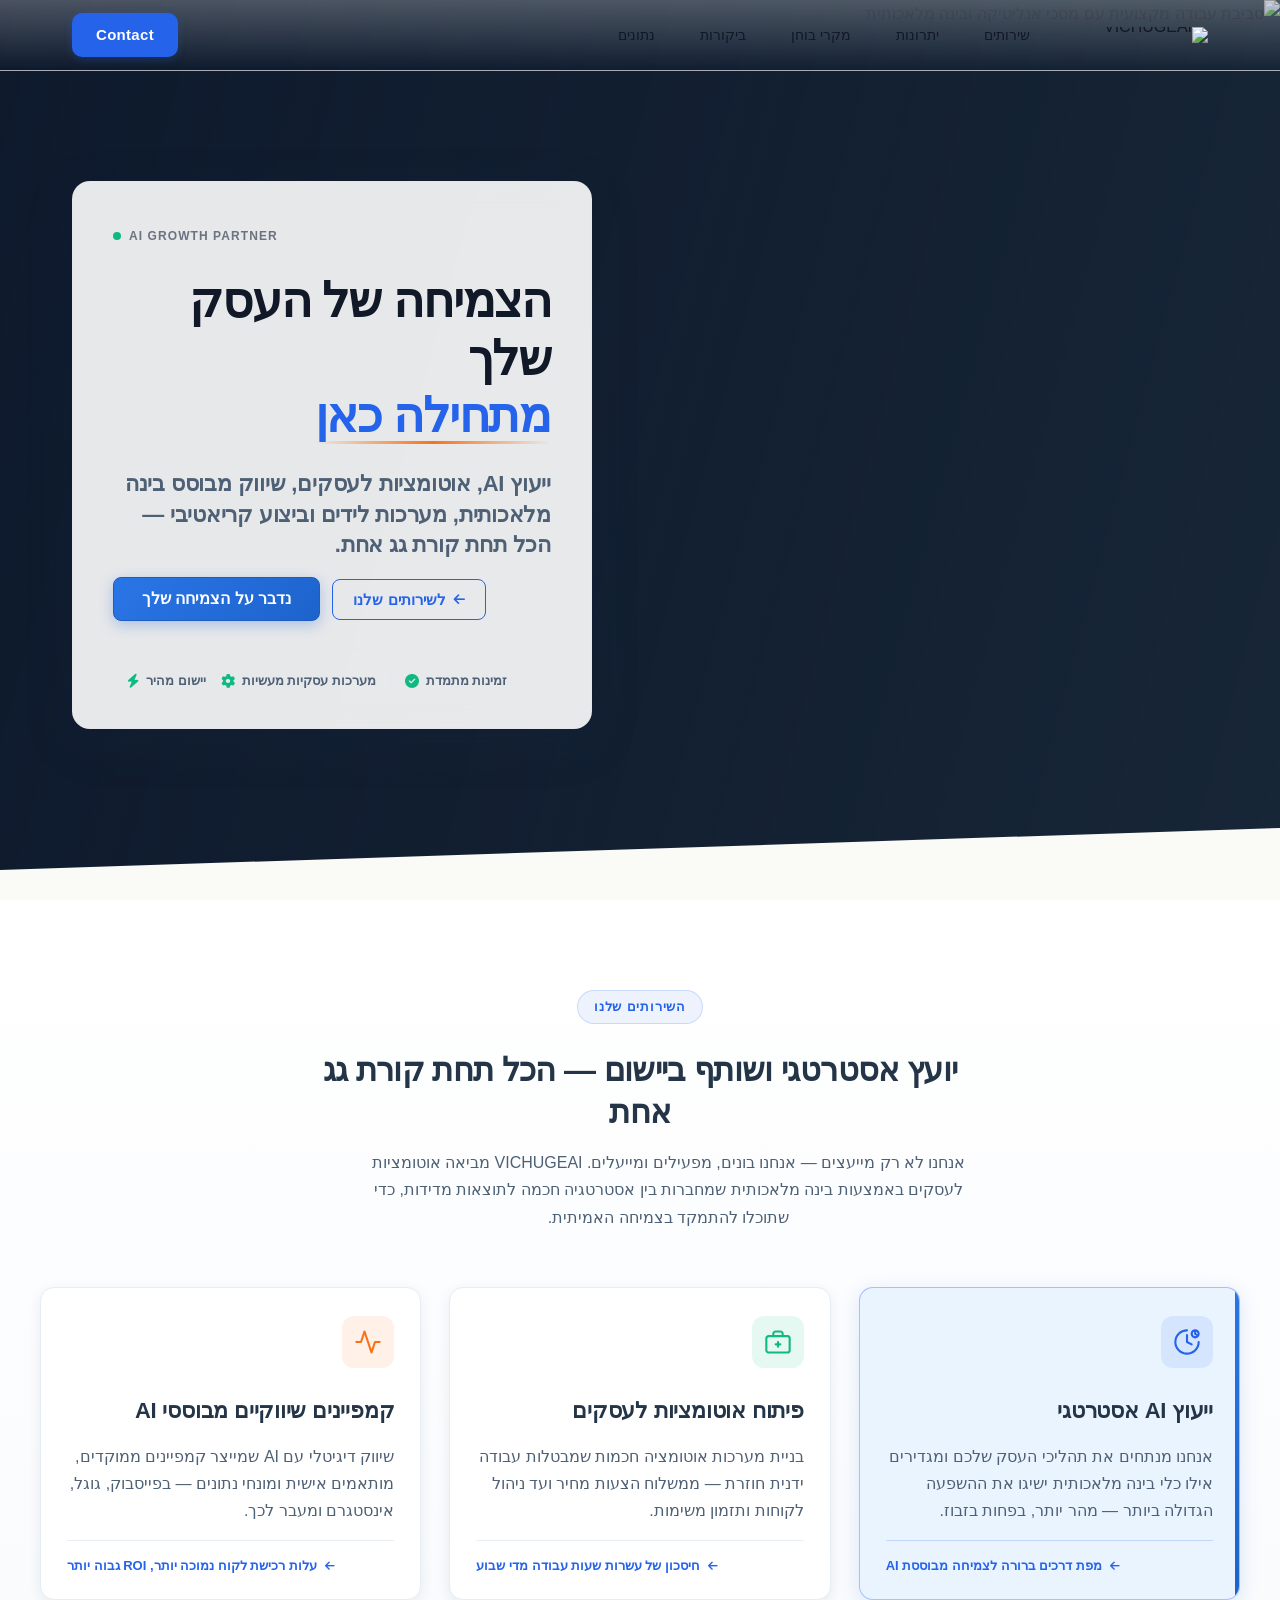
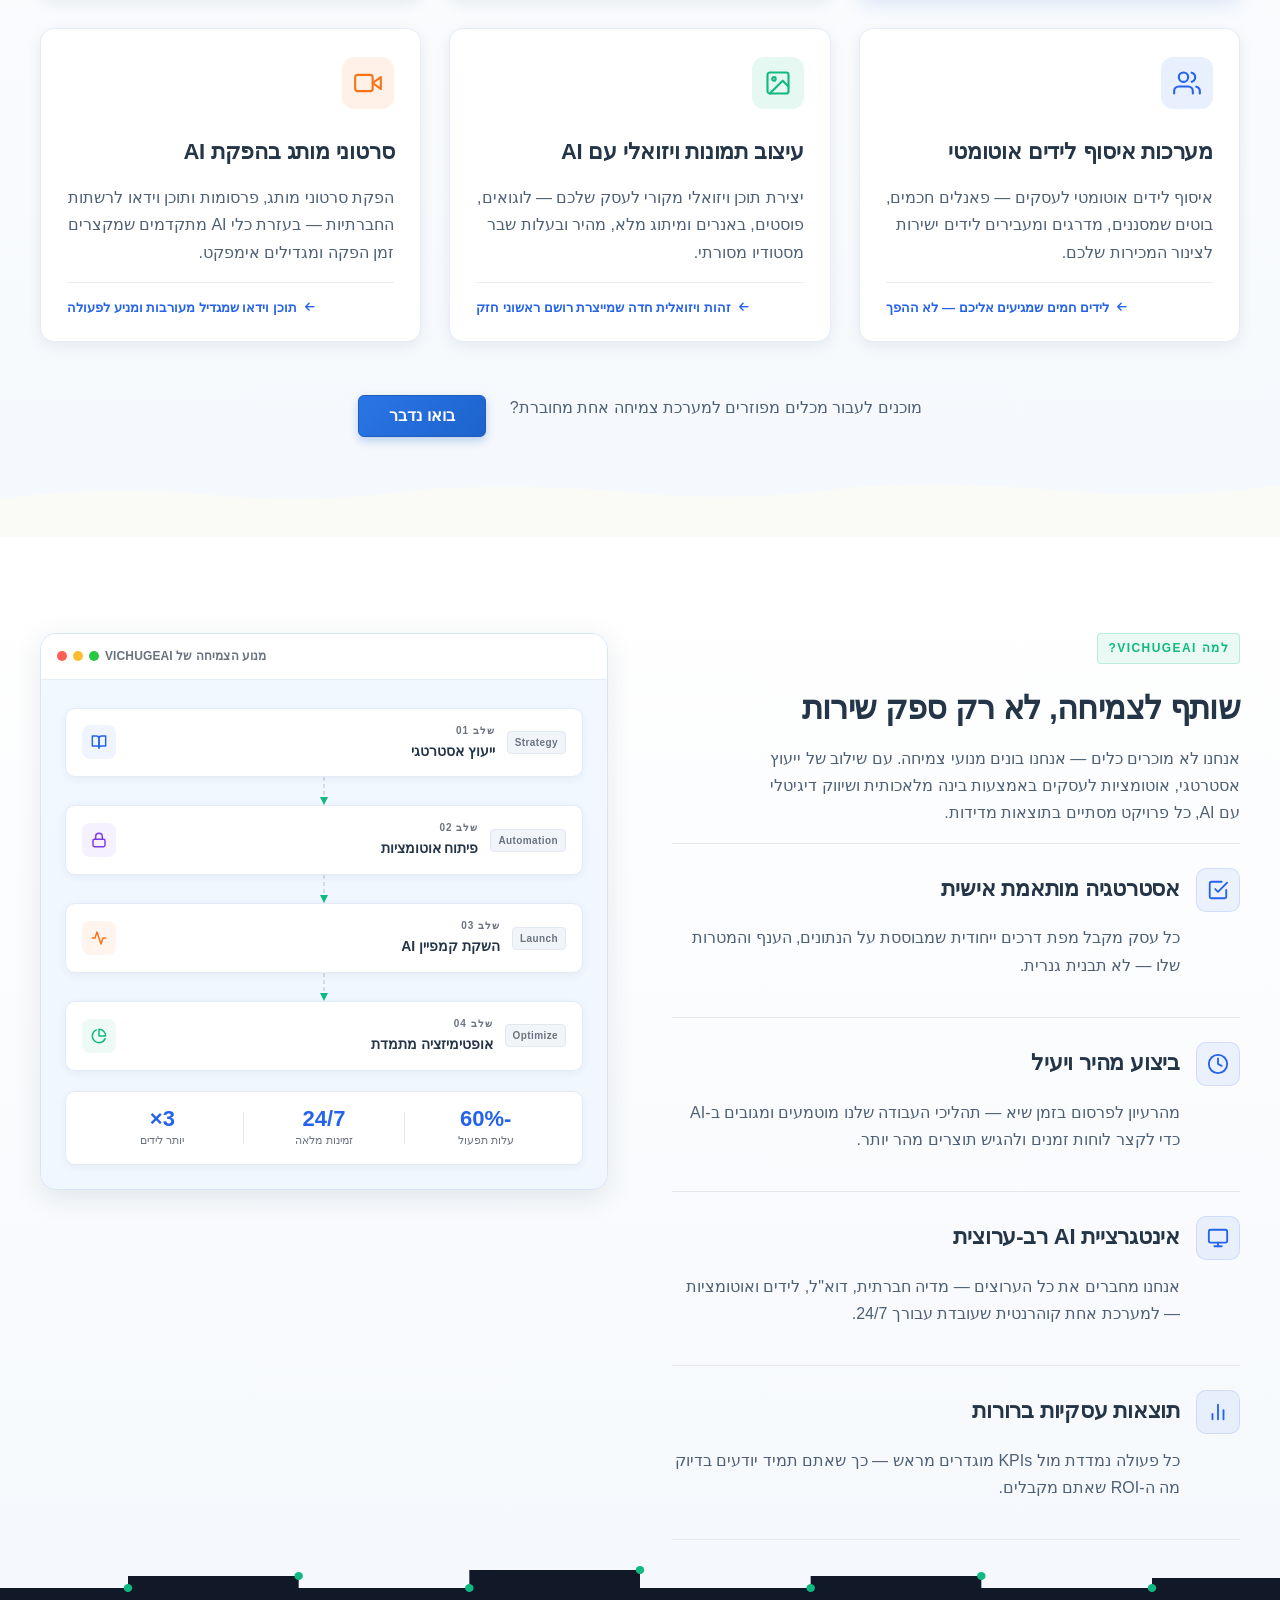
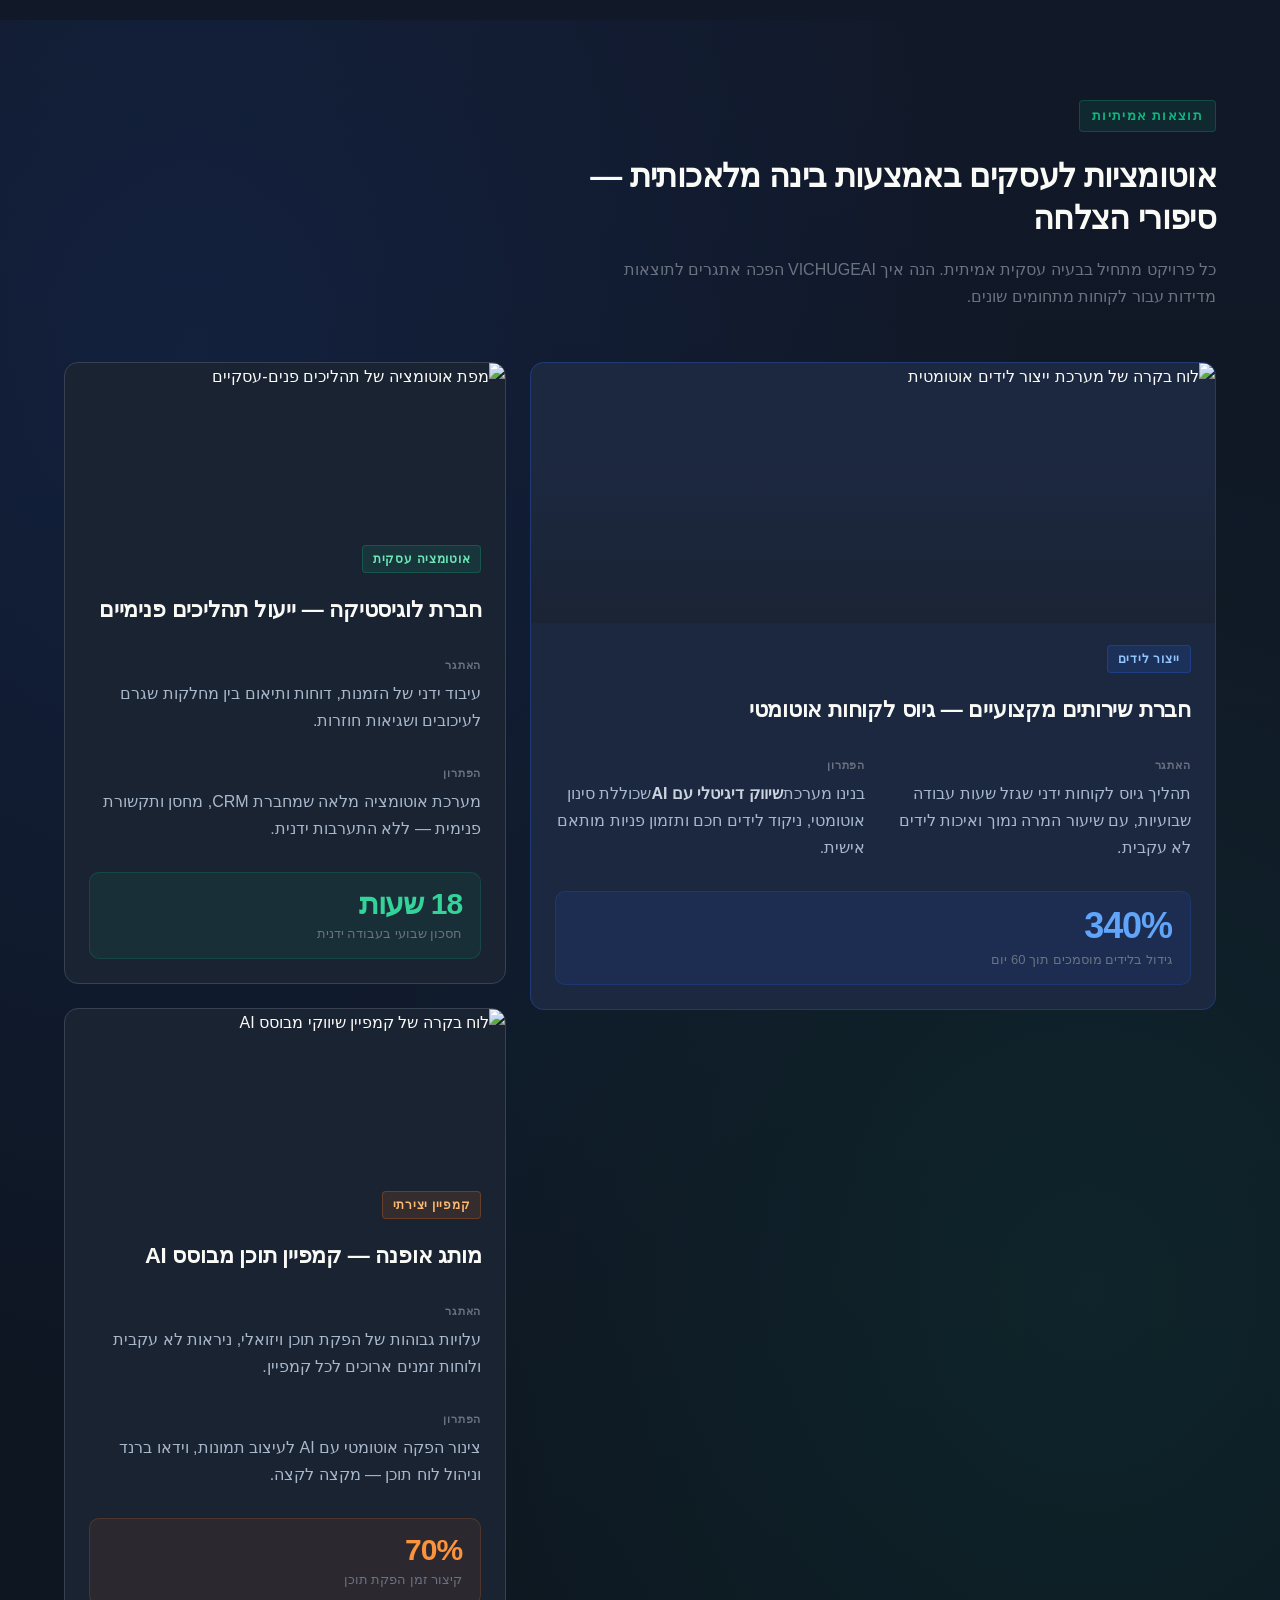
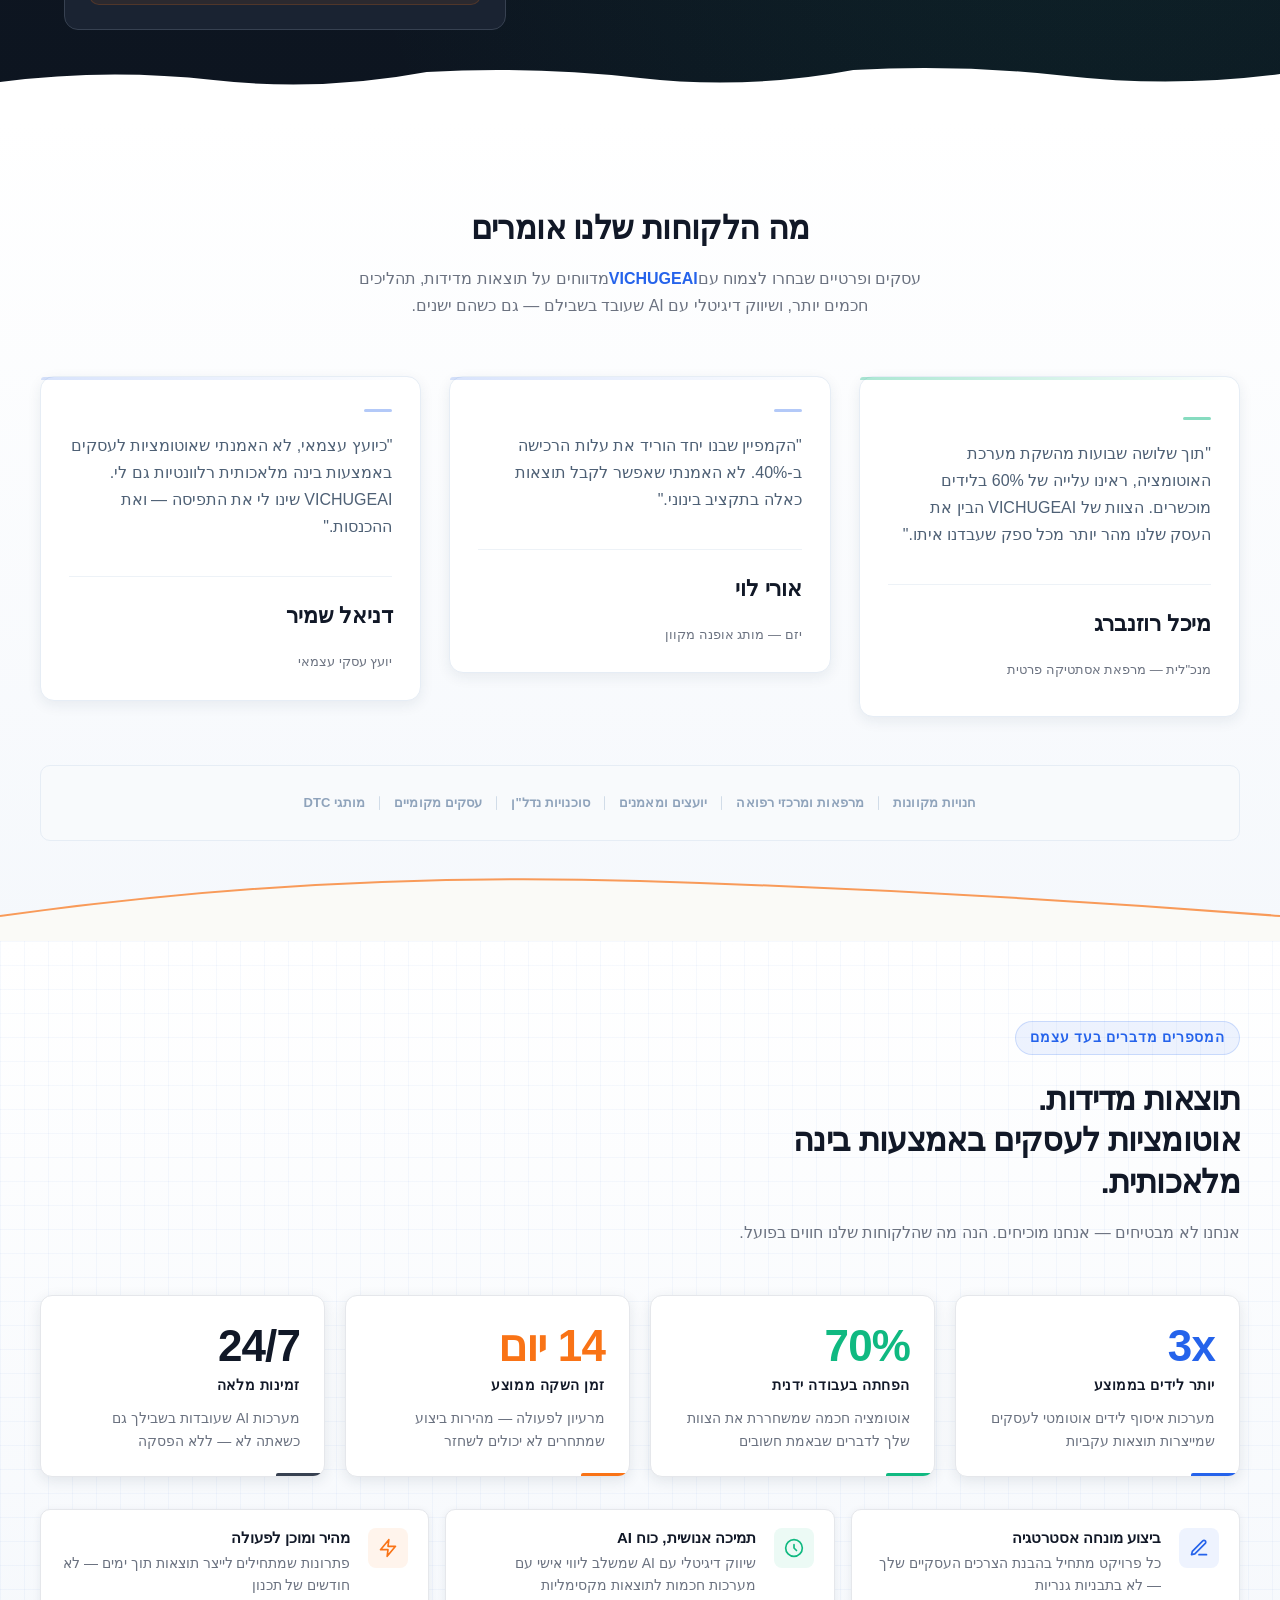
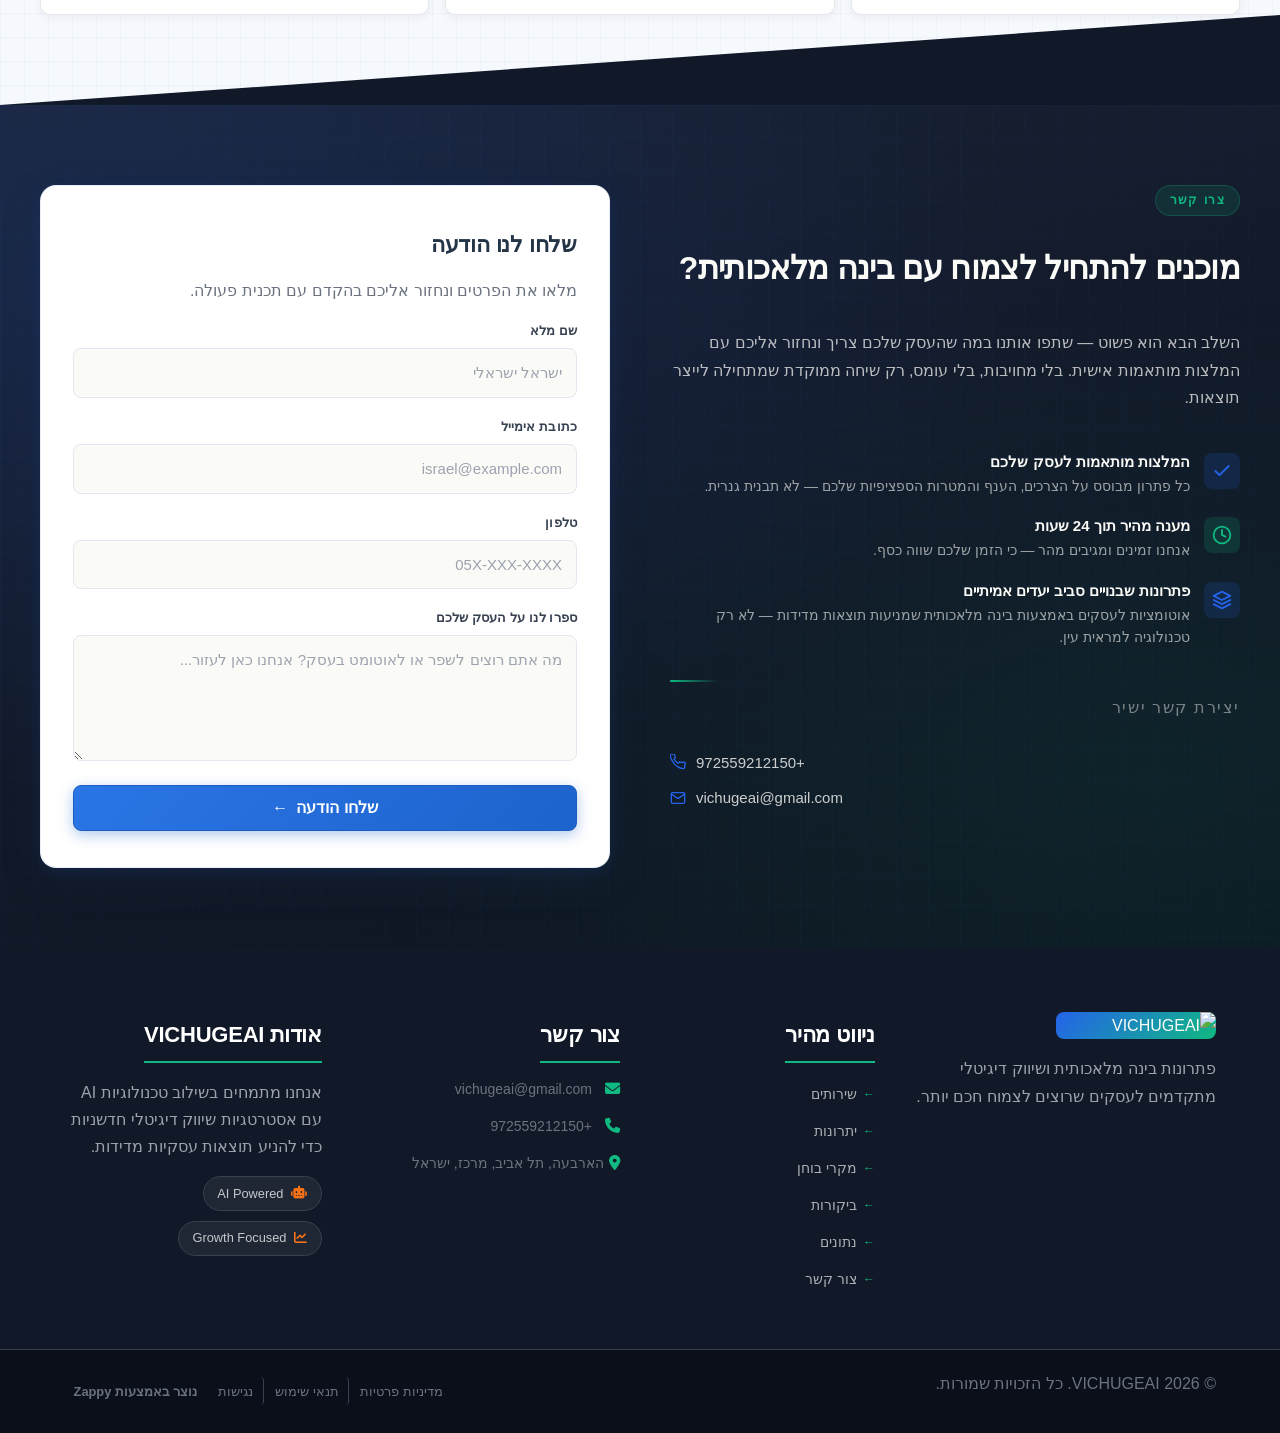
==== commit 57fb2648: "Background sync: Progressive GitHub Sync" ====
--- a/public/index.html
+++ b/public/index.html
@@ -1 +1 @@
-<!doctype html><html dir="rtl" lang="he"><head><meta charset="UTF-8"><meta content="width=device-width,initial-scale=1" name="viewport"><meta content="index, follow" name="robots"><title>אוטומציות לעסקים באמצעות בינה מלאכותית — VICHUGEAI</title><meta content="A professional AI agency that helps businesses and individuals grow and expand by leveraging artificial intelligence. The agency offers a comprehensive suite of" name="description"><meta content="אוטומציות לעסקים באמצעות בינה מלאכותית, שיווק דיגיטלי עם AI, איסוף לידים אוטומטי לעסקים, סוכנות AI" name="keywords"><script>!function(){"use strict";var t="89edffd5-394f-4379-a2be-789d738aea32",e="https://api.zappy5.com/api/analytics/track",a=18e5,n=2592e6,o=!0,i=!0,r=!0;var s=function(){var e="zappy_visitor_"+t,a=null;try{if(a=localStorage.getItem(e)){var o=JSON.parse(a),i=Date.now();if(i-o.created<n)return o.lastSeen=i,localStorage.setItem(e,JSON.stringify(o)),o.id}}catch(t){console.warn("Zappy Analytics: LocalStorage not available")}var r="zv_"+Date.now()+"_"+Math.random().toString(36).substr(2,9);try{localStorage.setItem(e,JSON.stringify({id:r,created:Date.now(),lastSeen:Date.now()}))}catch(t){}return r}(),c=function(){var e="zappy_session_"+t,n=null;try{if(n=sessionStorage.getItem(e)){var o=JSON.parse(n),i=Date.now();if(i-o.timestamp<a)return o.timestamp=i,sessionStorage.setItem(e,JSON.stringify(o)),o.id}}catch(t){console.warn("Zappy Analytics: SessionStorage not available")}var r="zs_"+Date.now()+"_"+Math.random().toString(36).substr(2,9);try{sessionStorage.setItem(e,JSON.stringify({id:r,timestamp:Date.now()}))}catch(t){}return r}();function l(a,n){n=n||{};var o={website_id:t,event_type:a,page_path:window.location.pathname,referrer:document.referrer||"direct",visitor_id:s,session_id:c,metadata:n};if(navigator.sendBeacon){var i=new Blob([JSON.stringify(o)],{type:"application/json"});navigator.sendBeacon(e,i)}else fetch(e,{method:"POST",headers:{"Content-Type":"application/json"},body:JSON.stringify(o),keepalive:!0}).catch(function(t){console.warn("Zappy Analytics: Failed to track event",t)})}o&&l("pageview",{title:document.title,url:window.location.href}),i&&document.addEventListener("click",function(t){var e=t.target;if("BUTTON"===e.tagName||e.closest("button")){var a="BUTTON"===e.tagName?e:e.closest("button");l("click",{element:"button",text:a.textContent.trim().substring(0,100),id:a.id||null,class:a.className||null})}else if("A"===e.tagName||e.closest("a")){var n="A"===e.tagName?e:e.closest("a");l("navigation",{element:"link",text:n.textContent.trim().substring(0,100),href:n.href,external:n.hostname!==window.location.hostname})}},!0),r&&document.addEventListener("submit",function(t){var e=t.target;l("form_submit",{form_id:e.id||null,form_name:e.name||null,form_action:e.action||null,form_method:e.method||"GET"})},!0);var d=Date.now();window.addEventListener("beforeunload",function(){l("page_unload",{time_on_page:Math.floor((Date.now()-d)/1e3),page_path:window.location.pathname})}),window.zappyAnalytics={track:l,getVisitorId:function(){return s},getSessionId:function(){return c}}}()</script><meta content="אוטומציות לעסקים באמצעות בינה מלאכותית — VICHUGEAI" property="og:title"><meta content="A professional AI agency that helps businesses and individuals grow and expand by leveraging artificial intelligence. The agency offers a comprehensive suite of" property="og:description"><meta content="website" property="og:type"><meta content="he_IL" property="og:locale"><meta content="summary_large_image" name="twitter:card"><meta content="אוטומציות לעסקים באמצעות בינה מלאכותית — VICHUGEAI" name="twitter:title"><meta content="A professional AI agency that helps businesses and individuals grow and expand by leveraging artificial intelligence. The agency offers a comprehensive suite of" name="twitter:description"><link href="https://cdnjs.cloudflare.com/ajax/libs/font-awesome/6.4.0/css/all.min.css" rel="stylesheet"><link href="/assets/favicon.ico" rel="icon" type="image/x-icon"><link href="/assets/favicon-16x16.png" rel="icon" type="image/png" sizes="16x16"><link href="/assets/favicon-32x32.png" rel="icon" type="image/png" sizes="32x32"><link href="/assets/favicon-48x48.png" rel="icon" type="image/png" sizes="48x48"><link href="/assets/favicon-192x192.png" rel="icon" type="image/png" sizes="192x192"><link href="/assets/favicon-512x512.png" rel="icon" type="image/png" sizes="512x512"><link href="/assets/apple-touch-icon.png" rel="apple-touch-icon"><link href="https://cdn.jsdelivr.net/npm/vanilla-cookieconsent@3/dist/cookieconsent.css" rel="stylesheet"><script src="https://cdn.jsdelivr.net/npm/vanilla-cookieconsent@3/dist/cookieconsent.umd.js"></script><script src="https://cdn.jsdelivr.net/gh/mickidum/acc_toolbar/acctoolbar/acctoolbar.min.js"></script><link href="/styles.css" rel="stylesheet"><style id="zappy-dropdown-submenu-styles">#navMenu li:has(.sub-menu),.nav-menu li:has(.sub-menu),.navbar li:has(.sub-menu),nav li:has(.sub-menu){position:relative}#navMenu .sub-menu,.nav-menu .sub-menu,.navbar .sub-menu,nav .sub-menu{display:block!important;position:absolute!important;top:100%;left:0;min-width:220px;background:#fff;border-radius:8px;box-shadow:0 8px 25px rgba(0,0,0,.15);padding:8px 0;opacity:0;visibility:hidden;transform:translateY(10px);transition:all .3s ease;z-index:1000;list-style:none;pointer-events:none}#navMenu li:hover>.sub-menu,.nav-menu li:hover>.sub-menu,.navbar li:hover>.sub-menu,nav li:hover>.sub-menu{opacity:1!important;visibility:visible!important;transform:translateY(0)!important;pointer-events:auto!important}.sub-menu li{list-style:none;margin:0;padding:0}.sub-menu a{display:block!important;padding:10px 16px!important;color:var(--text-dark,#333)!important;font-weight:500;text-decoration:none;white-space:nowrap;transition:background-color .2s}.sub-menu a:hover{background-color:#f5f5f5}[dir=rtl] .nav-menu .sub-menu,[dir=rtl] .navbar .sub-menu,[dir=rtl] nav .sub-menu,html[lang=ar] .nav-menu .sub-menu,html[lang=ar] .navbar .sub-menu,html[lang=ar] nav .sub-menu,html[lang=he] .nav-menu .sub-menu,html[lang=he] .navbar .sub-menu,html[lang=he] nav .sub-menu{left:auto!important;right:0!important}.sub-menu:empty,.sub-menu:not(:has(li)),.sub-menu:not(:has(li:not(.zappy-hidden-menu-item))){display:none!important;opacity:0!important;visibility:hidden!important;pointer-events:none!important}li:has(.menu-group-title):hover>.sub-menu{opacity:1!important;visibility:visible!important;transform:translateY(0)!important;pointer-events:auto!important}#navMenu>li>.menu-group-title,.nav-menu>li>.menu-group-title{display:inline-block;padding:.5rem 1rem;cursor:default;user-select:none}@media (max-width:768px){#navMenu .sub-menu,.nav-menu .sub-menu,.navbar .sub-menu,nav .sub-menu{position:static!important;transform:none!important;box-shadow:none!important;background:0 0!important;max-height:0;overflow:hidden;opacity:0;visibility:hidden;transition:max-height .3s ease,opacity .3s ease;padding:0!important;border-radius:0!important}.sub-menu.mobile-expanded{max-height:500px!important;opacity:1!important;visibility:visible!important;padding:8px 0 8px 16px!important}[dir=rtl] .sub-menu.mobile-expanded,html[lang=he] .sub-menu.mobile-expanded{padding:8px 16px 8px 0!important}#navMenu li:hover>.sub-menu,.nav-menu li:hover>.sub-menu,.navbar li:hover>.sub-menu,nav li:hover>.sub-menu{opacity:0;visibility:hidden;pointer-events:none}#navMenu li>.sub-menu.mobile-expanded,.nav-menu li>.sub-menu.mobile-expanded,.navbar li>.sub-menu.mobile-expanded,nav li>.sub-menu.mobile-expanded{opacity:1!important;visibility:visible!important;pointer-events:auto!important}#navMenu li:has(.sub-menu),.nav-menu li:has(.sub-menu),.navbar li:has(.sub-menu),nav li:has(.sub-menu){display:flex!important;flex-wrap:wrap!important;align-items:center!important;position:relative!important;min-height:44px!important}#navMenu li:has(.sub-menu)>a,.nav-menu li:has(.sub-menu)>a,.navbar li:has(.sub-menu)>a,nav li:has(.sub-menu)>a{flex:1!important;min-width:0!important}#navMenu li:has(.sub-menu)>.menu-group-title,.nav-menu li:has(.sub-menu)>.menu-group-title,.navbar li:has(.sub-menu)>.menu-group-title,nav li:has(.sub-menu)>.menu-group-title{flex:1!important;min-width:0!important;padding:0!important;line-height:inherit!important}#navMenu li:has(.sub-menu)>.sub-menu,.nav-menu li:has(.sub-menu)>.sub-menu,.navbar li:has(.sub-menu)>.sub-menu,nav li:has(.sub-menu)>.sub-menu{flex-basis:100%!important;width:100%!important}#navMenu li:has(.sub-menu)>a [class*=arrow],#navMenu li:has(.sub-menu)>a [class*=chevron],.nav-menu li:has(.sub-menu)>a .fa-angle-down,.nav-menu li:has(.sub-menu)>a .fa-chevron-down,.nav-menu li:has(.sub-menu)>a [class*=arrow],.nav-menu li:has(.sub-menu)>a [class*=chevron],nav li:has(.sub-menu)>a [class*=arrow],nav li:has(.sub-menu)>a [class*=chevron]{display:none!important;visibility:hidden!important}.mobile-submenu-toggle{display:flex!important;align-items:center!important;justify-content:center!important;width:44px!important;height:auto!important;background:0 0!important;border:none!important;cursor:pointer!important;color:var(--text-dark)!important;position:static!important;flex-shrink:0!important;align-self:stretch!important;z-index:2!important;padding:0!important;margin:0!important}.mobile-submenu-toggle::after{content:''!important;width:0!important;height:0!important;border-left:6px solid transparent!important;border-right:6px solid transparent!important;border-top:7px solid currentColor!important;transition:transform .3s ease!important}.mobile-submenu-toggle.expanded::after{transform:rotate(180deg)!important}.sub-menu a{padding:10px 0!important;display:block!important;color:var(--text-dark)!important}.navbar .sub-menu li a,.zappy-products-dropdown .sub-menu a,nav.navbar .sub-menu li a{color:var(--text-dark)!important}}@media (min-width:769px){.mobile-submenu-toggle{display:none!important}}</style><style id="mobile-lang-menu-deployed-css">@media (max-width:768px){.lang-switcher,.nav-container .lang-switcher,.nav-cta-container .lang-switcher,.nav-ecommerce-icons .lang-switcher,.nav-icons-left .lang-switcher,.navbar .lang-switcher,.navbar .nav-cta-container .lang-switcher{display:none!important}.mobile-lang-menu{width:100%;border-top:1px solid rgba(128,128,128,.2);padding:8px 0 0 0;margin-top:8px}.mobile-lang-toggle{display:flex!important;align-items:center;justify-content:space-between;width:100%;padding:12px 16px;background:0 0;border:none;cursor:pointer;font-size:15px;color:inherit;font-family:inherit}.mobile-lang-toggle::after{content:'';display:inline-block;width:8px;height:8px;border-right:2px solid currentColor;border-bottom:2px solid currentColor;transform:rotate(45deg);transition:transform .3s ease;margin-left:8px}.mobile-lang-toggle.expanded::after{transform:rotate(-135deg)}.mobile-lang-options{max-height:0;overflow:hidden;transition:max-height .3s ease}.mobile-lang-options.expanded{max-height:300px}.mobile-lang-option{display:flex!important;align-items:center;gap:10px;padding:10px 24px;text-decoration:none;color:inherit;font-size:14px;font-family:inherit}.mobile-lang-option:hover{background:rgba(128,128,128,.1)}.mobile-lang-option.active{font-weight:600;opacity:.7;pointer-events:none}.mobile-lang-option img{width:20px;height:20px;border-radius:50%}}@media (min-width:769px){.mobile-lang-menu{display:none!important}}</style><style id="zappy-widget-visibility">#mic-access-tool-box,#mic-access-tool-general-button,#mic-init-access-tool #mic-access-tool-box,#mic-init-access-tool #mic-access-tool-general-button,#mic-init-access-tool .mic-access-tool-general-button,._access-icon,._access-menu,.mic-access-tool-box,.mic-access-tool-general-button,div[id*=mic-access-tool-box]{display:none!important;visibility:hidden!important;opacity:0!important;pointer-events:none!important}</style></head><body><nav class="navbar" dir="rtl"><button class="mobile-toggle" aria-label="Menu" id="mobileToggle"><svg viewbox="0 0 24 24" height="24" width="24" fill="none" class="hamburger-icon"><path d="M3 12h18M3 6h18M3 18h18" stroke="currentColor" stroke-width="2" stroke-linecap="round"></path></svg><svg viewbox="0 0 24 24" height="24" width="24" fill="none" class="close-icon" style="display:none"><path d="M18 6L6 18M6 6l12 12" stroke="currentColor" stroke-width="2" stroke-linecap="round"></path></svg></button><button class="phone-header-btn" aria-label="Call" data-phone="[business_phone]"><svg viewbox="0 0 24 24" height="20" width="20" fill="currentColor"><path d="M22 16.92v3a2 2 0 0 1-2.18 2 19.79 19.79 0 0 1-8.63-3.07 19.5 19.5 0 0 1-6-6 19.79 19.79 0 0 1-3.07-8.67A2 2 0 0 1 4.11 2h3a2 2 0 0 1 2 1.72 12.84 12.84 0 0 0 .7 2.81 2 2 0 0 1-.45 2.11L8.09 9.91a16 16 0 0 0 6 6l1.27-1.27a2 2 0 0 1 2.11-.45 12.84 12.84 0 0 0 2.81.7A2 2 0 0 1 22 16.92z"></path></svg></button><div class="nav-container"><div class="nav-right-group"><div class="nav-brand"><a href="/" class="logo-link"><img alt="VICHUGEAI" src="/assets/business-logo.webp" class="logo"></a></div><ul class="nav-menu" id="navMenu"><li><a href="#services">שירותים</a></li><li><a href="#benefits">יתרונות</a></li><li><a href="#case-studies">מקרי בוחן</a></li><li><a href="#reviews">ביקורות</a></li><li><a href="#stats">נתונים</a></li></ul></div><div class="nav-cta-container"><a href="#contact" class="nav-cta-btn">Contact</a></div></div></nav><script>window.addEventListener("load",function(){const e=document.querySelector(".navbar, nav, header");if(!e)return void console.log("[Navbar] Navbar element not found");let t=document.getElementById("mobileToggle")||document.querySelector(".mobile-toggle")||document.querySelector(".hamburger")||document.querySelector(".hamburger-menu")||document.querySelector(".menu-toggle")||document.querySelector(".burger-menu")||document.querySelector('[aria-label="Menu"]')||document.querySelector('[aria-label="תפריט"]');const o=document.querySelector(".phone-header-btn"),n=window.getComputedStyle(e);let r=n.backgroundColor;if(console.log("[Navbar] Initial navbar background:",r),"transparent"===r||"rgba(0, 0, 0, 0)"===r||r.startsWith("rgba")&&r.includes(", 0)")){const e=n.backgroundImage;if(e&&"none"!==e)console.log("[Navbar] Navbar has background image/gradient, using dark text"),r="rgb(240, 240, 240)";else{const e=window.getComputedStyle(document.body).backgroundColor;console.log("[Navbar] Navbar transparent, using body background:",e),r=e}}const i=r.match(/\d+/g);if(i&&i.length>=3){const e=(.299*parseInt(i[0])+.587*parseInt(i[1])+.114*parseInt(i[2]))/255;console.log("[Navbar] Mobile button colors preserved from Claude CSS (luminance:",e.toFixed(2)+")");const n=document.createElement("style");n.id="zappy-mobile-nav-fix";document.documentElement.lang;document.documentElement.dir,n.textContent='\n        /* Hide mobile buttons on desktop, show only on mobile */\n        @media (min-width: 769px) {\n          .mobile-toggle,\n          .phone-header-btn {\n            display: none !important;\n          }\n        }\n        \n        /* Show and position mobile buttons correctly on mobile */\n        @media (max-width: 768px) {\n          .mobile-toggle,\n          .phone-header-btn {\n            position: absolute !important;\n            top: 50% !important;\n            transform: translateY(-50%) !important;\n            z-index: 1001 !important;\n            display: flex !important;\n            align-items: center !important;\n            justify-content: center !important;\n            width: 36px !important;\n            height: 36px !important;\n            border-radius: 50% !important;\n            border: none !important;\n            cursor: pointer !important;\n            padding: 6px !important;\n            background: none !important;\n            color: var(--nav-text, var(--text-dark)) !important;\n          }\n          \n          /* LTR positioning (default): hamburger LEFT, phone RIGHT */\n          html:not([dir="rtl"]):not([lang="he"]):not([lang="ar"]) .mobile-toggle,\n          html[dir="ltr"] .mobile-toggle {\n            left: 12px !important;\n            right: auto !important;\n          }\n          html:not([dir="rtl"]):not([lang="he"]):not([lang="ar"]) .phone-header-btn,\n          html[dir="ltr"] .phone-header-btn {\n            right: 12px !important;\n            left: auto !important;\n          }\n          \n          /* RTL positioning: hamburger RIGHT, phone LEFT */\n          html[dir="rtl"] .mobile-toggle,\n          html[lang="he"] .mobile-toggle,\n          html[lang="ar"] .mobile-toggle {\n            right: 12px !important;\n            left: auto !important;\n          }\n          html[dir="rtl"] .phone-header-btn,\n          html[lang="he"] .phone-header-btn,\n          html[lang="ar"] .phone-header-btn {\n            left: 12px !important;\n            right: auto !important;\n          }\n          \n          /* CRITICAL: Ensure nav-container has min-height on mobile */\n          /* All children are positioned absolutely/fixed on mobile, so height:auto collapses to 0 */\n          .nav-container {\n            min-height: 70px !important;\n            position: relative !important;\n          }\n          \n          /* Ensure SVG icons are properly sized and inherit color */\n          .mobile-toggle svg,\n          .phone-header-btn svg {\n            width: 24px !important;\n            height: 24px !important;\n            /* Don\'t force display - let JavaScript control hamburger/close toggle */\n          }\n          \n          /* Reset nav-cta-container on mobile - remove desktop box-shadow/padding */\n          /* that creates a visible ghost box when CTA button is hidden */\n          .nav-cta-container {\n            box-shadow: none !important;\n            padding: 0 !important;\n          }\n          \n          /* Hide nav-cta-container entirely on mobile when there\'s no lang-switcher */\n          /* (only the CTA button is inside, and it\'s hidden on mobile) */\n          .nav-cta-container:not(:has(.lang-switcher)) {\n            display: none !important;\n          }\n          \n          /* CRITICAL: Prevent hero image fade gradient from bleeding over headline text */\n          /* The .image-fade-gradient has bottom: -30px (extends below parent) */\n          /* On mobile stacked layout, this overlaps the h1 text below the image */\n          .hero-image-column {\n            overflow: hidden !important;\n          }\n          .image-fade-gradient {\n            bottom: 0 !important;\n          }\n          \n          /* Hide desktop language switcher on mobile - hamburger menu handles it */\n          /* High specificity to override stored CSS */\n          .lang-switcher,\n          .nav-cta-container .lang-switcher,\n          .nav-container .lang-switcher,\n          .navbar .lang-switcher,\n          .navbar .nav-cta-container .lang-switcher {\n            display: none !important;\n          }\n        }\n      ';const r=document.getElementById("zappy-mobile-nav-fix");r&&r.remove(),document.head.appendChild(n),console.log("[Navbar] Critical CSS injected for mobile nav positioning");const l=window.innerWidth<=768;if(t){const e=t.querySelector(".hamburger-icon"),o=t.querySelector(".close-icon");e&&(e.style.setProperty("width","24px","important"),e.style.setProperty("height","24px","important"),e.style.setProperty("display","block","important")),o&&(o.style.setProperty("width","24px","important"),o.style.setProperty("height","24px","important"),o.style.setProperty("display","none","important")),l?(t.style.setProperty("position","absolute","important"),t.style.setProperty("top","50%","important"),t.style.setProperty("transform","translateY(-50%)","important"),t.style.setProperty("z-index","1001","important"),t.style.removeProperty("left"),t.style.removeProperty("right"),console.log("[Navbar] Mobile toggle positioning applied (mobile viewport)")):(t.style.removeProperty("position"),t.style.removeProperty("top"),t.style.removeProperty("transform"),t.style.removeProperty("z-index"),t.style.removeProperty("left"),t.style.removeProperty("right"),console.log("[Navbar] Desktop viewport - cleared mobile toggle inline positioning"))}if(o){const e=o.querySelector("svg");e&&(e.style.width="24px",e.style.height="24px",e.setAttribute("width","24"),e.setAttribute("height","24")),l?(o.style.setProperty("position","absolute","important"),o.style.setProperty("top","50%","important"),o.style.setProperty("transform","translateY(-50%)","important"),o.style.setProperty("z-index","1001","important"),o.style.removeProperty("left"),o.style.removeProperty("right"),console.log("[Navbar] Phone button positioning applied (mobile viewport)")):(o.style.removeProperty("position"),o.style.removeProperty("top"),o.style.removeProperty("transform"),o.style.removeProperty("z-index"),o.style.removeProperty("left"),o.style.removeProperty("right"),console.log("[Navbar] Desktop viewport - cleared phone button inline positioning"))}}else console.log("[Navbar] Could not parse background color:",r);t=document.getElementById("mobileToggle")||document.querySelector(".mobile-toggle")||document.querySelector(".hamburger")||document.querySelector(".hamburger-menu")||document.querySelector(".menu-toggle")||document.querySelector(".burger-menu")||document.querySelector('[aria-label="Menu"]')||document.querySelector('[aria-label="תפריט"]');const l=document.getElementById("navMenu")||document.querySelector(".nav-menu")||document.querySelector(".nav-links")||document.querySelector("nav ul:not(.submenu)");if(!t||!l)return void console.log("[Navbar] Mobile toggle or menu not found:",{toggle:!!t,menu:!!l});l.id||(l.id="navMenu"),console.log("[Navbar] Initializing mobile menu...");const a=t.cloneNode(!0);t.parentNode.replaceChild(a,t),a.addEventListener("click",function(e){e.preventDefault(),e.stopPropagation();const t=this.querySelector(".hamburger-icon"),o=this.querySelector(".close-icon");l.classList.contains("active")?(l.classList.remove("active"),t&&t.style.setProperty("display","block","important"),o&&o.style.setProperty("display","none","important"),document.body.style.overflow="",console.log("[Navbar] Menu closed")):(l.classList.add("active"),t&&t.style.setProperty("display","none","important"),o&&o.style.setProperty("display","block","important"),document.body.style.overflow="hidden",console.log("[Navbar] Menu opened"))}),l.querySelectorAll("a").forEach(function(e){e.addEventListener("click",function(){if("#"===this.getAttribute("href"))return;const e=a.querySelector(".hamburger-icon"),t=a.querySelector(".close-icon");l.classList.remove("active"),e&&e.style.setProperty("display","block","important"),t&&t.style.setProperty("display","none","important"),document.body.style.overflow="",console.log("[Navbar] Menu closed (link clicked)")})});var s=l.querySelectorAll(".dropdown-toggle");s.forEach(function(e){e.addEventListener("click",function(e){e.preventDefault(),e.stopPropagation();var t=this.closest(".nav-dropdown");t&&(t.parentNode.querySelectorAll(".nav-dropdown.open").forEach(function(e){e!==t&&e.classList.remove("open")}),t.classList.toggle("open"),console.log("[Navbar] Dropdown toggled:",t.classList.contains("open")?"open":"closed"))})}),document.addEventListener("click",function(e){e.target.closest(".nav-dropdown")||document.querySelectorAll(".nav-dropdown.open").forEach(function(e){e.classList.remove("open")})}),console.log("[Navbar] Dropdown handlers initialized for "+s.length+" dropdowns"),o&&o.addEventListener("click",function(){const e=document.querySelectorAll('a[href^="tel:"]'),t=e.length>0?e[0].getAttribute("href").replace("tel:",""):"[business_phone]";window.location.href="tel:"+t,console.log("[Navbar] Phone button clicked")}),console.log("[Navbar] Mobile menu initialized successfully");const p=function(){const e=document.querySelector(".whatsapp-float");e&&(window.innerWidth>=769?(e.style.setProperty("display","none","important"),e.style.setProperty("visibility","hidden","important"),e.style.setProperty("opacity","0","important"),e.style.setProperty("pointer-events","none","important"),console.log("[WhatsApp] Button hidden on desktop")):(e.style.removeProperty("display"),e.style.removeProperty("visibility"),e.style.removeProperty("opacity"),e.style.removeProperty("pointer-events"),console.log("[WhatsApp] Button visible on mobile")))};let c;p(),window.addEventListener("resize",function(){clearTimeout(c),c=setTimeout(p,100)})})</script><main><section class="index-hero-section" data-layout-spec="בית-hero" dir="rtl" id="hero" data-hero-type="fullscreen-scrim"><div class="index-hero-bg"><img alt="סביבת עבודה מקצועית עם מסכי אנליטיקה ובינה מלאכותית" src="/assets/site-index-hero-image-1.webp" data-context="Bright premium professional business environment: a modern open-plan office with large digital screens displaying analytics dashboards, automation flow diagrams, and AI-powered marketing metrics. A diverse team of professionals in smart-casual attire gathered around a central table in discussion. Warm natural light from floor-to-ceiling windows, subtle depth-of-field blur on background elements. Clean, aspirational, technology-forward atmosphere. Photorealistic, high-resolution, corporate photography style." data-placeholder="index-hero-image-1" height="900" width="1440" data-hero-bg="true"></div><div class="index-hero-scrim" aria-hidden="true"></div><div class="index-hero-container"><div class="index-hero-card"><div class="index-hero-label"><span class="index-hero-label-dot"></span><span>AI Growth Partner</span></div><h1 class="index-hero-h1">הצמיחה של העסק שלך<br><span class="index-hero-accent-word">מתחילה כאן</span></h1><h3 class="index-hero-subtitle">ייעוץ AI, אוטומציות לעסקים, שיווק מבוסס בינה מלאכותית, מערכות לידים וביצוע קריאטיבי — הכל תחת קורת גג אחת.</h3><div class="index-hero-ctas"><a href="#contact" class="index-hero-btn-primary">נדבר על הצמיחה שלך</a><a href="#services" class="index-hero-btn-ghost"><span>לשירותים שלנו</span><i class="fa-solid fa-arrow-right index-hero-arrow-icon"></i></a></div><div class="index-hero-proof"><div class="index-hero-proof-item"><i class="fa-solid index-hero-proof-icon fa-bolt"></i><span>יישום מהיר</span></div><div class="index-hero-proof-divider" aria-hidden="true"></div><div class="index-hero-proof-item"><i class="fa-solid index-hero-proof-icon fa-gear"></i><span>מערכות עסקיות מעשיות</span></div><div class="index-hero-proof-divider" aria-hidden="true"></div><div class="index-hero-proof-item"><i class="fa-solid index-hero-proof-icon fa-circle-check"></i><span>זמינות מתמדת</span></div></div></div></div><div class="index-hero-divider-wrapper"><svg viewbox="0 0 1440 90" aria-hidden="true" xmlns="http://www.w3.org/2000/svg" data-no-icon-edit="true" preserveaspectratio="none"><path d="M0,90 L0,60 L1440,18 L1440,90 Z" fill="#FAFAF7"></path></svg></div></section><section class="index-services-section" data-layout-spec="בית-services" dir="rtl"><div class="index-services-container"><div class="index-services-intro"><span class="index-services-label">השירותים שלנו</span><h2 class="index-services-heading">יועץ אסטרטגי ושותף ביישום — הכל תחת קורת גג אחת</h2><p class="index-services-subtext">אנחנו לא רק מייעצים — אנחנו בונים, מפעילים ומייעלים. VICHUGEAI מביאה אוטומציות לעסקים באמצעות בינה מלאכותית שמחברות בין אסטרטגיה חכמה לתוצאות מדידות, כדי שתוכלו להתמקד בצמיחה האמיתית.</p></div><div class="index-services-grid"><article class="index-service-card index-service-card--flagship"><div class="index-service-icon-wrap index-service-icon-wrap--blue"><svg viewbox="0 0 24 24" height="28" width="28" fill="none" data-element-type="icon" data-icon-type="svg" stroke="currentColor" stroke-linecap="round" stroke-linejoin="round" stroke-width="1.8" aria-hidden="true" xmlns="http://www.w3.org/2000/svg"><path d="M12 2a10 10 0 1 0 10 10"></path><path d="M12 6v6l4 2"></path><circle cx="19" cy="5" r="3"></circle><path d="M19 3v2l1.5 1"></path></svg></div><div class="index-service-body"><h3 class="index-service-title">ייעוץ AI אסטרטגי</h3><p class="index-service-desc">אנחנו מנתחים את תהליכי העסק שלכם ומגדירים אילו כלי בינה מלאכותית ישיגו את ההשפעה הגדולה ביותר — מהר יותר, בפחות בזבוז.</p><div class="index-service-outcome"><i class="fa-solid fa-arrow-left" aria-hidden="true"></i><span>מפת דרכים ברורה לצמיחה מבוססת AI</span></div></div></article><article class="index-service-card"><div class="index-service-icon-wrap index-service-icon-wrap--green"><svg viewbox="0 0 24 24" height="28" width="28" fill="none" data-element-type="icon" data-icon-type="svg" stroke="currentColor" stroke-linecap="round" stroke-linejoin="round" stroke-width="1.8" aria-hidden="true" xmlns="http://www.w3.org/2000/svg"><rect height="14" rx="2" width="20" x="2" y="7"></rect><path d="M16 7V5a2 2 0 0 0-2-2h-4a2 2 0 0 0-2 2v2"></path><line x1="12" x2="12" y1="12" y2="16"></line><line x1="10" x2="14" y1="14" y2="14"></line></svg></div><div class="index-service-body"><h3 class="index-service-title">פיתוח אוטומציות לעסקים</h3><p class="index-service-desc">בניית מערכות אוטומציה חכמות שמבטלות עבודה ידנית חוזרת — ממשלוח הצעות מחיר ועד ניהול לקוחות ותזמון משימות.</p><div class="index-service-outcome"><i class="fa-solid fa-arrow-left" aria-hidden="true"></i><span>חיסכון של עשרות שעות עבודה מדי שבוע</span></div></div></article><article class="index-service-card"><div class="index-service-icon-wrap index-service-icon-wrap--orange"><svg viewbox="0 0 24 24" height="28" width="28" fill="none" data-element-type="icon" data-icon-type="svg" stroke="currentColor" stroke-linecap="round" stroke-linejoin="round" stroke-width="1.8" aria-hidden="true" xmlns="http://www.w3.org/2000/svg"><path d="M22 12h-4l-3 9L9 3l-3 9H2"></path></svg></div><div class="index-service-body"><h3 class="index-service-title">קמפיינים שיווקיים מבוססי AI</h3><p class="index-service-desc">שיווק דיגיטלי עם AI שמייצר קמפיינים ממוקדים, מותאמים אישית ומונחי נתונים — בפייסבוק, גוגל, אינסטגרם ומעבר לכך.</p><div class="index-service-outcome"><i class="fa-solid fa-arrow-left" aria-hidden="true"></i><span>עלות רכישת לקוח נמוכה יותר, ROI גבוה יותר</span></div></div></article><article class="index-service-card"><div class="index-service-icon-wrap index-service-icon-wrap--blue"><svg viewbox="0 0 24 24" height="28" width="28" fill="none" data-element-type="icon" data-icon-type="svg" stroke="currentColor" stroke-linecap="round" stroke-linejoin="round" stroke-width="1.8" aria-hidden="true" xmlns="http://www.w3.org/2000/svg"><path d="M17 21v-2a4 4 0 0 0-4-4H5a4 4 0 0 0-4 4v2"></path><circle cx="9" cy="7" r="4"></circle><path d="M23 21v-2a4 4 0 0 0-3-3.87"></path><path d="M16 3.13a4 4 0 0 1 0 7.75"></path></svg></div><div class="index-service-body"><h3 class="index-service-title">מערכות איסוף לידים אוטומטי</h3><p class="index-service-desc">איסוף לידים אוטומטי לעסקים — פאנלים חכמים, בוטים שמסננים, מדרגים ומעבירים לידים ישירות לצינור המכירות שלכם.</p><div class="index-service-outcome"><i class="fa-solid fa-arrow-left" aria-hidden="true"></i><span>לידים חמים שמגיעים אליכם — לא ההפך</span></div></div></article><article class="index-service-card"><div class="index-service-icon-wrap index-service-icon-wrap--green"><svg viewbox="0 0 24 24" height="28" width="28" fill="none" data-element-type="icon" data-icon-type="svg" stroke="currentColor" stroke-linecap="round" stroke-linejoin="round" stroke-width="1.8" aria-hidden="true" xmlns="http://www.w3.org/2000/svg"><rect height="18" rx="2" width="18" x="3" y="3"></rect><circle cx="8.5" cy="8.5" r="1.5"></circle><polyline points="21 15 16 10 5 21"></polyline></svg></div><div class="index-service-body"><h3 class="index-service-title">עיצוב תמונות ויזואלי עם AI</h3><p class="index-service-desc">יצירת תוכן ויזואלי מקורי לעסק שלכם — לוגואים, פוסטים, באנרים ומיתוג מלא, מהיר ובעלות שבר מסטודיו מסורתי.</p><div class="index-service-outcome"><i class="fa-solid fa-arrow-left" aria-hidden="true"></i><span>זהות ויזואלית חדה שמייצרת רושם ראשוני חזק</span></div></div></article><article class="index-service-card"><div class="index-service-icon-wrap index-service-icon-wrap--orange"><svg viewbox="0 0 24 24" height="28" width="28" fill="none" data-element-type="icon" data-icon-type="svg" stroke="currentColor" stroke-linecap="round" stroke-linejoin="round" stroke-width="1.8" aria-hidden="true" xmlns="http://www.w3.org/2000/svg"><polygon points="23 7 16 12 23 17 23 7"></polygon><rect height="14" rx="2" width="15" x="1" y="5"></rect></svg></div><div class="index-service-body"><h3 class="index-service-title">סרטוני מותג בהפקת AI</h3><p class="index-service-desc">הפקת סרטוני מותג, פרסומות ותוכן וידאו לרשתות החברתיות — בעזרת כלי AI מתקדמים שמקצרים זמן הפקה ומגדילים אימפקט.</p><div class="index-service-outcome"><i class="fa-solid fa-arrow-left" aria-hidden="true"></i><span>תוכן וידאו שמגדיל מעורבות ומניע לפעולה</span></div></div></article></div><div class="index-services-cta-line"><p class="index-services-cta-text">מוכנים לעבור מכלים מפוזרים למערכת צמיחה אחת מחוברת?</p><a href="#contact" class="btn-primary index-services-cta-btn">בואו נדבר</a></div></div><div class="index-services-divider-wrapper"><svg viewbox="0 0 1440 70" aria-hidden="true" xmlns="http://www.w3.org/2000/svg" data-no-icon-edit="true" preserveaspectratio="none"><defs><linearGradient id="svc-ribbon-grad" x1="0%" x2="100%" y1="0%" y2="0%"><stop offset="0%" stop-color="#1D63CC"></stop><stop offset="50%" stop-color="#2A75E6"></stop><stop offset="100%" stop-color="#1D63CC"></stop></linearGradient></defs><path d="M0,70 L0,32 Q120,18 240,28 T480,22 Q600,16 720,26 T960,20 Q1080,14 1200,24 T1440,18 L1440,70 Z" fill="#FAFAF7"></path></svg></div></section><section class="index-benefits-section" data-layout-spec="בית-benefits" dir="rtl" id="benefits"><div class="index-benefits-container"><div class="index-benefits-content"><span class="index-benefits-label">למה VICHUGEAI?</span><h2 class="index-benefits-heading">שותף לצמיחה, לא רק ספק שירות</h2><p class="index-benefits-intro">אנחנו לא מוכרים כלים — אנחנו בונים מנועי צמיחה. עם שילוב של ייעוץ אסטרטגי, אוטומציות לעסקים באמצעות בינה מלאכותית ושיווק דיגיטלי עם AI, כל פרויקט מסתיים בתוצאות מדידות.</p><div class="index-benefits-rows"><div class="index-benefits-row"><div class="index-benefits-icon-wrap"><svg viewbox="0 0 24 24" height="22" width="22" fill="none" data-element-type="icon" data-icon-type="svg" stroke="currentColor" stroke-linecap="round" stroke-linejoin="round" stroke-width="2" aria-hidden="true" xmlns="http://www.w3.org/2000/svg"><path d="M9 11l3 3L22 4"></path><path d="M21 12v7a2 2 0 01-2 2H5a2 2 0 01-2-2V5a2 2 0 012-2h11"></path></svg></div><div class="index-benefits-row-content"><h3>אסטרטגיה מותאמת אישית</h3><p>כל עסק מקבל מפת דרכים ייחודית שמבוססת על הנתונים, הענף והמטרות שלו — לא תבנית גנרית.</p></div></div><div class="index-benefits-row"><div class="index-benefits-icon-wrap"><svg viewbox="0 0 24 24" height="22" width="22" fill="none" data-element-type="icon" data-icon-type="svg" stroke="currentColor" stroke-linecap="round" stroke-linejoin="round" stroke-width="2" aria-hidden="true" xmlns="http://www.w3.org/2000/svg"><circle cx="12" cy="12" r="10"></circle><polyline points="12 6 12 12 16 14"></polyline></svg></div><div class="index-benefits-row-content"><h3>ביצוע מהיר ויעיל</h3><p>מהרעיון לפרסום בזמן שיא — תהליכי העבודה שלנו מוטמעים ומגובים ב-AI כדי לקצר לוחות זמנים ולהגיש תוצרים מהר יותר.</p></div></div><div class="index-benefits-row"><div class="index-benefits-icon-wrap"><svg viewbox="0 0 24 24" height="22" width="22" fill="none" data-element-type="icon" data-icon-type="svg" stroke="currentColor" stroke-linecap="round" stroke-linejoin="round" stroke-width="2" aria-hidden="true" xmlns="http://www.w3.org/2000/svg"><rect height="14" rx="2" width="20" x="2" y="3"></rect><line x1="8" x2="16" y1="21" y2="21"></line><line x1="12" x2="12" y1="17" y2="21"></line></svg></div><div class="index-benefits-row-content"><h3>אינטגרציית AI רב-ערוצית</h3><p>אנחנו מחברים את כל הערוצים — מדיה חברתית, דוא"ל, לידים ואוטומציות — למערכת אחת קוהרנטית שעובדת עבורך 24/7.</p></div></div><div class="index-benefits-row index-benefits-row--last"><div class="index-benefits-icon-wrap"><svg viewbox="0 0 24 24" height="22" width="22" fill="none" data-element-type="icon" data-icon-type="svg" stroke="currentColor" stroke-linecap="round" stroke-linejoin="round" stroke-width="2" aria-hidden="true" xmlns="http://www.w3.org/2000/svg"><line x1="18" x2="18" y1="20" y2="10"></line><line x1="12" x2="12" y1="20" y2="4"></line><line x1="6" x2="6" y1="20" y2="14"></line></svg></div><div class="index-benefits-row-content"><h3>תוצאות עסקיות ברורות</h3><p>כל פעולה נמדדת מול KPIs מוגדרים מראש — כך שאתם תמיד יודעים בדיוק מה ה-ROI שאתם מקבלים.</p></div></div></div></div><div class="index-benefits-diagram-col"><div class="index-benefits-diagram-card"><div class="index-benefits-diagram-header"><span class="index-benefits-diagram-dot index-benefits-diagram-dot--red"></span><span class="index-benefits-diagram-dot index-benefits-diagram-dot--yellow"></span><span class="index-benefits-diagram-dot index-benefits-diagram-dot--green"></span><span class="index-benefits-diagram-title">מנוע הצמיחה של VICHUGEAI</span></div><div class="index-benefits-diagram-body"><div class="index-benefits-node index-benefits-node--strategy"><div class="index-benefits-node-icon"><svg viewbox="0 0 24 24" height="16" width="16" fill="none" data-element-type="icon" data-icon-type="svg" stroke="currentColor" stroke-linecap="round" stroke-linejoin="round" stroke-width="2.2" aria-hidden="true" xmlns="http://www.w3.org/2000/svg"><path d="M2 3h6a4 4 0 014 4v14a3 3 0 00-3-3H2z"></path><path d="M22 3h-6a4 4 0 00-4 4v14a3 3 0 013-3h7z"></path></svg></div><div class="index-benefits-node-text"><span class="index-benefits-node-label">שלב 01</span><span class="index-benefits-node-name">ייעוץ אסטרטגי</span></div><span class="index-benefits-node-badge">Strategy</span></div><div class="index-benefits-connector"><svg viewbox="0 0 14 28" height="28" width="14" aria-hidden="true" xmlns="http://www.w3.org/2000/svg" data-no-icon-edit="true"><line x1="7" x2="7" y1="0" y2="20" stroke="#CBD5E1" stroke-dasharray="4 3" stroke-width="1.5"></line><polygon points="7,28 3,20 11,20" fill="#10B981"></polygon></svg></div><div class="index-benefits-node index-benefits-node--automation"><div class="index-benefits-node-icon"><svg viewbox="0 0 24 24" height="16" width="16" fill="none" data-element-type="icon" data-icon-type="svg" stroke="currentColor" stroke-linecap="round" stroke-linejoin="round" stroke-width="2.2" aria-hidden="true" xmlns="http://www.w3.org/2000/svg"><rect height="11" rx="2" width="18" x="3" y="11"></rect><path d="M7 11V7a5 5 0 0110 0v4"></path></svg></div><div class="index-benefits-node-text"><span class="index-benefits-node-label">שלב 02</span><span class="index-benefits-node-name">פיתוח אוטומציות</span></div><span class="index-benefits-node-badge">Automation</span></div><div class="index-benefits-connector"><svg viewbox="0 0 14 28" height="28" width="14" aria-hidden="true" xmlns="http://www.w3.org/2000/svg" data-no-icon-edit="true"><line x1="7" x2="7" y1="0" y2="20" stroke="#CBD5E1" stroke-dasharray="4 3" stroke-width="1.5"></line><polygon points="7,28 3,20 11,20" fill="#10B981"></polygon></svg></div><div class="index-benefits-node index-benefits-node--campaign"><div class="index-benefits-node-icon"><svg viewbox="0 0 24 24" height="16" width="16" fill="none" data-element-type="icon" data-icon-type="svg" stroke="currentColor" stroke-linecap="round" stroke-linejoin="round" stroke-width="2.2" aria-hidden="true" xmlns="http://www.w3.org/2000/svg"><polyline points="22 12 18 12 15 21 9 3 6 12 2 12"></polyline></svg></div><div class="index-benefits-node-text"><span class="index-benefits-node-label">שלב 03</span><span class="index-benefits-node-name">השקת קמפיין AI</span></div><span class="index-benefits-node-badge">Launch</span></div><div class="index-benefits-connector"><svg viewbox="0 0 14 28" height="28" width="14" aria-hidden="true" xmlns="http://www.w3.org/2000/svg" data-no-icon-edit="true"><line x1="7" x2="7" y1="0" y2="20" stroke="#CBD5E1" stroke-dasharray="4 3" stroke-width="1.5"></line><polygon points="7,28 3,20 11,20" fill="#10B981"></polygon></svg></div><div class="index-benefits-node index-benefits-node--optimize"><div class="index-benefits-node-icon"><svg viewbox="0 0 24 24" height="16" width="16" fill="none" data-element-type="icon" data-icon-type="svg" stroke="currentColor" stroke-linecap="round" stroke-linejoin="round" stroke-width="2.2" aria-hidden="true" xmlns="http://www.w3.org/2000/svg"><path d="M21.21 15.89A10 10 0 118 2.83"></path><path d="M22 12A10 10 0 0012 2v10z"></path></svg></div><div class="index-benefits-node-text"><span class="index-benefits-node-label">שלב 04</span><span class="index-benefits-node-name">אופטימיזציה מתמדת</span></div><span class="index-benefits-node-badge">Optimize</span></div><div class="index-benefits-metrics"><div class="index-benefits-metric"><span class="index-benefits-metric-value">3×</span><span class="index-benefits-metric-label">יותר לידים</span></div><div class="index-benefits-metric-divider"></div><div class="index-benefits-metric"><span class="index-benefits-metric-value">24/7</span><span class="index-benefits-metric-label">זמינות מלאה</span></div><div class="index-benefits-metric-divider"></div><div class="index-benefits-metric"><span class="index-benefits-metric-value">-60%</span><span class="index-benefits-metric-label">עלות תפעול</span></div></div></div><img alt="תרשים זרימת מנוע הצמיחה של VICHUGEAI" src="/assets/site-index-benefits-image-1.webp" data-context="A polished software planning board or AI workflow diagram showing four connected stages: strategy consulting, automation development, AI marketing campaign launch, and optimization. Clean nodes with connectors, minimal flat design, blue and emerald green accent colors, professional tech aesthetic, white background, no people, suitable for an AI digital marketing agency website." data-placeholder="index-benefits-image-1" height="400" width="600" style="display:none"></div></div></div><div class="index-benefits-divider-wrapper"><svg viewbox="0 0 1200 64" aria-hidden="true" xmlns="http://www.w3.org/2000/svg" data-no-icon-edit="true" preserveaspectratio="none"><path d="M0,64 L0,32 L120,32 L120,20 L280,20 L280,32 L440,32 L440,14 L600,14 L600,32 L760,32 L760,20 L920,20 L920,32 L1080,32 L1080,22 L1200,22 L1200,64 Z" fill="#111827"></path><circle cx="120" cy="32" r="4" fill="#10B981"></circle><circle cx="280" cy="20" r="4" fill="#10B981"></circle><circle cx="440" cy="32" r="4" fill="#10B981"></circle><circle cx="600" cy="14" r="4" fill="#10B981"></circle><circle cx="760" cy="32" r="4" fill="#10B981"></circle><circle cx="920" cy="20" r="4" fill="#10B981"></circle><circle cx="1080" cy="32" r="4" fill="#10B981"></circle></svg></div></section><section class="index-case-studies-section" data-layout-spec="בית-case-studies" dir="rtl" id="case-studies"><div class="cs-container"><div class="cs-intro"><span class="cs-label">תוצאות אמיתיות</span><h2 class="cs-heading">אוטומציות לעסקים באמצעות בינה מלאכותית — סיפורי הצלחה</h2><p class="cs-subtext">כל פרויקט מתחיל בבעיה עסקית אמיתית. הנה איך VICHUGEAI הפכה אתגרים לתוצאות מדידות עבור לקוחות מתחומים שונים.</p></div><div class="cs-grid"><article class="cs-panel cs-panel--featured"><div class="cs-thumbnail"><img alt="לוח בקרה של מערכת ייצור לידים אוטומטית" src="/assets/site-index-case-studies-image-1.webp" data-context="Clean dark-themed dashboard screenshot showing AI-powered lead generation funnel with Hebrew labels, conversion metrics, pipeline stages, and real-time analytics charts for a professional services business. Modern, operational, credible UI design." data-placeholder="index-case-studies-image-1" height="380" width="700"><div class="cs-thumbnail-overlay"></div></div><div class="cs-panel-body"><span class="cs-tag cs-tag--blue">ייצור לידים</span><h3 class="cs-panel-title">חברת שירותים מקצועיים — גיוס לקוחות אוטומטי</h3><div class="cs-row"><div class="cs-detail"><span class="cs-detail-label">האתגר</span><p class="cs-detail-text">תהליך גיוס לקוחות ידני שגזל שעות עבודה שבועיות, עם שיעור המרה נמוך ואיכות לידים לא עקבית.</p></div><div class="cs-detail"><span class="cs-detail-label">הפתרון</span><p class="cs-detail-text">בנינו מערכת<strong>שיווק דיגיטלי עם AI</strong>שכוללת סינון אוטומטי, ניקוד לידים חכם ותזמון פניות מותאם אישית.</p></div></div><div class="cs-metric"><span class="cs-metric-number">340%</span><span class="cs-metric-label">גידול בלידים מוסמכים תוך 60 יום</span></div></div></article><div class="cs-stack"><article class="cs-panel cs-panel--small"><div class="cs-thumbnail cs-thumbnail--small"><img alt="מפת אוטומציה של תהליכים פנים-עסקיים" src="/assets/site-index-case-studies-image-2.webp" data-context="Screenshot of an automation workflow map showing connected nodes, task triggers, and process flows for internal business operations. Dark background with glowing connection lines, Hebrew labels, operational and clean visual style." data-placeholder="index-case-studies-image-2" height="220" width="480"><div class="cs-thumbnail-overlay"></div></div><div class="cs-panel-body"><span class="cs-tag cs-tag--emerald">אוטומציה עסקית</span><h3 class="cs-panel-title">חברת לוגיסטיקה — ייעול תהליכים פנימיים</h3><div class="cs-detail"><span class="cs-detail-label">האתגר</span><p class="cs-detail-text">עיבוד ידני של הזמנות, דוחות ותיאום בין מחלקות שגרם לעיכובים ושגיאות חוזרות.</p></div><div class="cs-detail"><span class="cs-detail-label">הפתרון</span><p class="cs-detail-text">מערכת אוטומציה מלאה שמחברת CRM, מחסן ותקשורת פנימית — ללא התערבות ידנית.</p></div><div class="cs-metric"><span class="cs-metric-number">18 שעות</span><span class="cs-metric-label">חסכון שבועי בעבודה ידנית</span></div></div></article><article class="cs-panel cs-panel--small"><div class="cs-thumbnail cs-thumbnail--small"><img alt="לוח בקרה של קמפיין שיווקי מבוסס AI" src="/assets/site-index-case-studies-image-3.webp" data-context="Creative AI campaign production dashboard screenshot showing brand video storyboards, AI-generated image assets, campaign performance metrics, and content calendar. Dark professional UI with Hebrew interface, showing digital marketing campaign management." data-placeholder="index-case-studies-image-3" height="220" width="480"><div class="cs-thumbnail-overlay"></div></div><div class="cs-panel-body"><span class="cs-tag cs-tag--orange">קמפיין יצירתי</span><h3 class="cs-panel-title">מותג אופנה — קמפיין תוכן מבוסס AI</h3><div class="cs-detail"><span class="cs-detail-label">האתגר</span><p class="cs-detail-text">עלויות גבוהות של הפקת תוכן ויזואלי, ניראות לא עקבית ולוחות זמנים ארוכים לכל קמפיין.</p></div><div class="cs-detail"><span class="cs-detail-label">הפתרון</span><p class="cs-detail-text">צינור הפקה אוטומטי עם AI לעיצוב תמונות, וידאו ברנד וניהול לוח תוכן — מקצה לקצה.</p></div><div class="cs-metric"><span class="cs-metric-number">70%</span><span class="cs-metric-label">קיצור זמן הפקת תוכן</span></div></div></article></div></div></div><div class="cs-divider-wrapper"><svg viewbox="0 0 1440 90" aria-hidden="true" xmlns="http://www.w3.org/2000/svg" data-no-icon-edit="true" preserveaspectratio="none"><path d="M0,90 L0,52 Q120,38 240,50 T480,42 Q600,36 720,48 T960,40 Q1080,34 1200,46 T1440,44 L1440,90 Z" fill="#FFFFFF"></path></svg></div></section><section class="index-reviews-section" data-layout-spec="בית-reviews" dir="rtl" id="reviews"><div class="index-reviews-container"><div class="index-reviews-intro"><h2>מה הלקוחות שלנו אומרים</h2><p>עסקים ופרטיים שבחרו לצמוח עם<strong>VICHUGEAI</strong>מדווחים על תוצאות מדידות, תהליכים חכמים יותר, ושיווק דיגיטלי עם AI שעובד בשבילם — גם כשהם ישנים.</p></div><div class="index-reviews-grid"><article class="index-review-card index-review-card--tall"><div class="index-review-quote-mark" aria-hidden="true"></div><p class="index-review-quote">"תוך שלושה שבועות מהשקת מערכת האוטומציה, ראינו עלייה של 60% בלידים מוכשרים. הצוות של VICHUGEAI הבין את העסק שלנו מהר יותר מכל ספק שעבדנו איתו."</p><div class="index-review-author"><h3 class="index-review-name">מיכל רוזנברג</h3><span class="index-review-role">מנכ"לית — מרפאת אסתטיקה פרטית</span></div></article><article class="index-review-card"><div class="index-review-quote-mark" aria-hidden="true"></div><p class="index-review-quote">"הקמפיין שבנו יחד הוריד את עלות הרכישה ב-40%. לא האמנתי שאפשר לקבל תוצאות כאלה בתקציב בינוני."</p><div class="index-review-author"><h3 class="index-review-name">אורי לוי</h3><span class="index-review-role">יזם — מותג אופנה מקוון</span></div></article><article class="index-review-card"><div class="index-review-quote-mark" aria-hidden="true"></div><p class="index-review-quote">"כיועץ עצמאי, לא האמנתי שאוטומציות לעסקים באמצעות בינה מלאכותית רלוונטיות גם לי. VICHUGEAI שינו לי את התפיסה — ואת ההכנסות."</p><div class="index-review-author"><h3 class="index-review-name">דניאל שמיר</h3><span class="index-review-role">יועץ עסקי עצמאי</span></div></article></div><div class="index-reviews-trust-strip"><span class="index-trust-label">חנויות מקוונות</span><span class="index-trust-divider" aria-hidden="true"></span><span class="index-trust-label">מרפאות ומרכזי רפואה</span><span class="index-trust-divider" aria-hidden="true"></span><span class="index-trust-label">יועצים ומאמנים</span><span class="index-trust-divider" aria-hidden="true"></span><span class="index-trust-label">סוכנויות נדל"ן</span><span class="index-trust-divider" aria-hidden="true"></span><span class="index-trust-label">עסקים מקומיים</span><span class="index-trust-divider" aria-hidden="true"></span><span class="index-trust-label">מותגי DTC</span></div></div><div class="index-reviews-divider-wrapper"><svg viewbox="0 0 1440 80" aria-hidden="true" xmlns="http://www.w3.org/2000/svg" data-no-icon-edit="true" preserveaspectratio="none"><path d="M0,80 L0,55 Q360,10 720,20 Q1080,30 1440,55 L1440,80 Z" fill="#FAFAF7"></path><path d="M0,55 Q360,10 720,20 Q1080,30 1440,55" fill="#FAFAF7" opacity="0.7" stroke="var(--accent)" stroke-width="2"></path></svg></div></section><section class="index-stats-section" data-layout-spec="בית-stats" dir="rtl" id="stats"><div class="index-stats-container"><div class="index-stats-intro"><span class="index-stats-eyebrow">המספרים מדברים בעד עצמם</span><h2 class="index-stats-heading">תוצאות מדידות.<br>אוטומציות לעסקים באמצעות בינה מלאכותית.</h2><p class="index-stats-subtext">אנחנו לא מבטיחים — אנחנו מוכיחים. הנה מה שהלקוחות שלנו חווים בפועל.</p></div><div class="index-stats-metrics-grid"><article class="index-stats-tile index-stats-tile--blue"><div class="index-stats-tile-inner"><span class="index-stats-number">3x</span><span class="index-stats-label">יותר לידים בממוצע</span><span class="index-stats-desc">מערכות איסוף לידים אוטומטי לעסקים שמייצרות תוצאות עקביות</span></div><div class="index-stats-tile-accent-line"></div></article><article class="index-stats-tile index-stats-tile--emerald"><div class="index-stats-tile-inner"><span class="index-stats-number">70%</span><span class="index-stats-label">הפחתה בעבודה ידנית</span><span class="index-stats-desc">אוטומציה חכמה שמשחררת את הצוות שלך לדברים שבאמת חשובים</span></div><div class="index-stats-tile-accent-line"></div></article><article class="index-stats-tile index-stats-tile--orange"><div class="index-stats-tile-inner"><span class="index-stats-number">14 יום</span><span class="index-stats-label">זמן השקה ממוצע</span><span class="index-stats-desc">מרעיון לפעולה — מהירות ביצוע שמתחרים לא יכולים לשחזר</span></div><div class="index-stats-tile-accent-line"></div></article><article class="index-stats-tile index-stats-tile--neutral"><div class="index-stats-tile-inner"><span class="index-stats-number">24/7</span><span class="index-stats-label">זמינות מלאה</span><span class="index-stats-desc">מערכות AI שעובדות בשבילך גם כשאתה לא — ללא הפסקה</span></div><div class="index-stats-tile-accent-line"></div></article></div><div class="index-stats-chips-row"><div class="index-stats-chip"><span class="index-stats-chip-icon"><svg viewbox="0 0 24 24" height="20" width="20" fill="none" data-element-type="icon" data-icon-type="svg" stroke="currentColor" stroke-linecap="round" stroke-linejoin="round" stroke-width="2" aria-hidden="true" xmlns="http://www.w3.org/2000/svg"><path d="M12 20h9"></path><path d="M16.5 3.5a2.121 2.121 0 0 1 3 3L7 19l-4 1 1-4L16.5 3.5z"></path></svg></span><div class="index-stats-chip-content"><strong>ביצוע מונחה אסטרטגיה</strong><span>כל פרויקט מתחיל בהבנת הצרכים העסקיים שלך — לא בתבניות גנריות</span></div></div><div class="index-stats-chip"><span class="index-stats-chip-icon"><svg viewbox="0 0 24 24" height="20" width="20" fill="none" data-element-type="icon" data-icon-type="svg" stroke="currentColor" stroke-linecap="round" stroke-linejoin="round" stroke-width="2" aria-hidden="true" xmlns="http://www.w3.org/2000/svg"><circle cx="12" cy="12" r="10"></circle><path d="M12 8v4l3 3"></path></svg></span><div class="index-stats-chip-content"><strong>תמיכה אנושית, כוח AI</strong><span>שיווק דיגיטלי עם AI שמשלב ליווי אישי עם מערכות חכמות לתוצאות מקסימליות</span></div></div><div class="index-stats-chip"><span class="index-stats-chip-icon"><svg viewbox="0 0 24 24" height="20" width="20" fill="none" data-element-type="icon" data-icon-type="svg" stroke="currentColor" stroke-linecap="round" stroke-linejoin="round" stroke-width="2" aria-hidden="true" xmlns="http://www.w3.org/2000/svg"><polyline points="13 2 3 14 12 14 11 22 21 10 12 10 13 2"></polyline></svg></span><div class="index-stats-chip-content"><strong>מהיר ומוכן לפעולה</strong><span>פתרונות שמתחילים לייצר תוצאות תוך ימים — לא חודשים של תכנון</span></div></div></div></div><div class="index-stats-divider-wrapper"><svg viewbox="0 0 1440 90" aria-hidden="true" xmlns="http://www.w3.org/2000/svg" data-no-icon-edit="true" preserveaspectratio="none"><polygon points="0,90 1440,90 1440,0" fill="#111827"></polygon></svg></div></section><section class="index-contact-section" data-layout-spec="בית-contact" dir="rtl" id="contact"><div class="index-contact-section__bg-pattern" aria-hidden="true"></div><div class="index-contact-section__container"><div class="index-contact-section__content"><span class="index-contact-section__eyebrow">צרו קשר</span><h2 class="index-contact-section__heading">מוכנים להתחיל לצמוח עם בינה מלאכותית?</h2><p class="index-contact-section__intro">השלב הבא הוא פשוט — שתפו אותנו במה שהעסק שלכם צריך ונחזור אליכם עם המלצות מותאמות אישית. בלי מחויבות, בלי עומס, רק שיחה ממוקדת שמתחילה לייצר תוצאות.</p><ul class="index-contact-section__reassurances"><li class="index-contact-section__reassurance-item"><span class="index-contact-section__reassurance-icon" aria-hidden="true"><svg viewbox="0 0 24 24" height="20" width="20" fill="none" data-element-type="icon" data-icon-type="svg" stroke="currentColor" stroke-linecap="round" stroke-linejoin="round" stroke-width="2.2"><polyline points="20 6 9 17 4 12"></polyline></svg></span><div class="index-contact-section__reassurance-text"><strong>המלצות מותאמות לעסק שלכם</strong><span>כל פתרון מבוסס על הצרכים, הענף והמטרות הספציפיות שלכם — לא תבנית גנרית.</span></div></li><li class="index-contact-section__reassurance-item"><span class="index-contact-section__reassurance-icon index-contact-section__reassurance-icon--emerald" aria-hidden="true"><svg viewbox="0 0 24 24" height="20" width="20" fill="none" data-element-type="icon" data-icon-type="svg" stroke="currentColor" stroke-linecap="round" stroke-linejoin="round" stroke-width="2.2"><circle cx="12" cy="12" r="10"></circle><polyline points="12 6 12 12 16 14"></polyline></svg></span><div class="index-contact-section__reassurance-text"><strong>מענה מהיר תוך 24 שעות</strong><span>אנחנו זמינים ומגיבים מהר — כי הזמן שלכם שווה כסף.</span></div></li><li class="index-contact-section__reassurance-item"><span class="index-contact-section__reassurance-icon" aria-hidden="true"><svg viewbox="0 0 24 24" height="20" width="20" fill="none" data-element-type="icon" data-icon-type="svg" stroke="currentColor" stroke-linecap="round" stroke-linejoin="round" stroke-width="2.2"><path d="M12 2L2 7l10 5 10-5-10-5z"></path><path d="M2 17l10 5 10-5"></path><path d="M2 12l10 5 10-5"></path></svg></span><div class="index-contact-section__reassurance-text"><strong>פתרונות שבנויים סביב יעדים אמיתיים</strong><span>אוטומציות לעסקים באמצעות בינה מלאכותית שמניעות תוצאות מדידות — לא רק טכנולוגיה למראית עין.</span></div></li></ul><div class="index-contact-section__direct-contact"><div class="index-contact-section__divider-line" aria-hidden="true"></div><p class="index-contact-section__direct-label">יצירת קשר ישיר</p><div class="index-contact-section__contact-links"><a href="tel:[business_phone]" class="index-contact-section__contact-link"><span class="index-contact-section__contact-link-icon" aria-hidden="true"><svg viewbox="0 0 24 24" height="16" width="16" fill="none" data-element-type="icon" data-icon-type="svg" stroke="currentColor" stroke-linecap="round" stroke-linejoin="round" stroke-width="2"><path d="M22 16.92v3a2 2 0 01-2.18 2 19.79 19.79 0 01-8.63-3.07A19.5 19.5 0 013.07 9.81 19.79 19.79 0 01.01 1.19 2 2 0 012 0h3a2 2 0 012 1.72c.127.96.361 1.903.7 2.81a2 2 0 01-.45 2.11L6.09 7.91a16 16 0 006 6l1.27-1.27a2 2 0 012.11-.45c.907.339 1.85.573 2.81.7A2 2 0 0122 16.92z"></path></svg></span>[business_phone]</a><a href="mailto:[business_email]" class="index-contact-section__contact-link"><span class="index-contact-section__contact-link-icon" aria-hidden="true"><svg viewbox="0 0 24 24" height="16" width="16" fill="none" data-element-type="icon" data-icon-type="svg" stroke="currentColor" stroke-linecap="round" stroke-linejoin="round" stroke-width="2"><path d="M4 4h16c1.1 0 2 .9 2 2v12c0 1.1-.9 2-2 2H4c-1.1 0-2-.9-2-2V6c0-1.1.9-2 2-2z"></path><polyline points="22,6 12,13 2,6"></polyline></svg></span>[business_email]</a></div></div></div><div class="index-contact-section__form-column"><div class="card-default index-contact-section__form-card"><h3 class="index-contact-section__form-title">שלחו לנו הודעה</h3><p class="index-contact-section__form-subtitle">מלאו את הפרטים ונחזור אליכם בהקדם עם תכנית פעולה.</p><form class="contact-form index-contact-section__form" novalidate=""><div class="index-contact-section__field-group"><label class="index-contact-section__label" for="contact-name">שם מלא</label><input class="index-contact-section__input" id="contact-name" name="name" placeholder="ישראל ישראלי" type="text" required=""></div><div class="index-contact-section__field-group"><label class="index-contact-section__label" for="contact-email">כתובת אימייל</label><input class="index-contact-section__input" id="contact-email" name="email" placeholder="israel@example.com" type="email" required=""></div><div class="index-contact-section__field-group"><label class="index-contact-section__label" for="contact-phone">טלפון</label><input class="index-contact-section__input" id="contact-phone" name="phone" placeholder="05X-XXX-XXXX" type="tel"></div><div class="index-contact-section__field-group"><label class="index-contact-section__label" for="contact-message">ספרו לנו על העסק שלכם</label><textarea class="index-contact-section__textarea" id="contact-message" name="message" placeholder="מה אתם רוצים לשפר או לאוטומט בעסק? אנחנו כאן לעזור..." required="" rows="4"></textarea></div><button class="btn-primary index-contact-section__submit" type="submit">שלחו הודעה<span aria-hidden="true">←</span></button></form></div></div></div></section></main><footer class="site-footer"><div class="footer-top"><div class="footer-container"><div class="footer-grid"><div class="footer-col footer-brand"><img alt="VICHUGEAI" src="/assets/business-logo.webp" class="logo"><p class="brand-desc">פתרונות בינה מלאכותית ושיווק דיגיטלי מתקדמים לעסקים שרוצים לצמוח חכם יותר.</p><div class="social-links"><a href="[facebook_handle]" aria-label="Facebook"><i class="fab fa-facebook-f"></i></a><a href="[instagram_handle]" aria-label="Instagram"><i class="fab fa-instagram"></i></a><a href="[whatsapp_handle]" aria-label="WhatsApp"><i class="fab fa-whatsapp"></i></a></div></div><div class="footer-col footer-nav"><h3 class="footer-heading">ניווט מהיר</h3><ul class="footer-links"><li><a href="#services">שירותים</a></li><li><a href="#benefits">יתרונות</a></li><li><a href="#case-studies">מקרי בוחן</a></li><li><a href="#reviews">ביקורות</a></li><li><a href="#stats">נתונים</a></li><li><a href="#contact">צור קשר</a></li></ul></div><div class="footer-col footer-contact"><h3 class="footer-heading">צור קשר</h3><ul class="contact-list"><li><i class="fas fa-envelope"></i><a href="mailto:[business_email]">[business_email]</a></li><li><i class="fas fa-phone"></i><a href="tel:[business_phone]">[business_phone]</a></li><li><a href="/"><i class="fas fa-map-marker-alt"></i><span>[business_address]</span></a></li></ul></div><div class="footer-col footer-extra"><h3 class="footer-heading">אודות VICHUGEAI</h3><p class="extra-text">אנחנו מתמחים בשילוב טכנולוגיות AI עם אסטרטגיות שיווק דיגיטלי חדשניות כדי להניע תוצאות עסקיות מדידות.</p><div class="badge-wrap"><span class="footer-badge"><i class="fas fa-robot"></i>AI Powered</span><span class="footer-badge"><i class="fas fa-chart-line"></i>Growth Focused</span></div></div></div></div></div><div class="footer-bottom"><div class="footer-container"><div class="footer-bottom-inner"><p class="copyright">© 2026 VICHUGEAI. כל הזכויות שמורות.</p><div class="footer-legal"><a href="/privacy">מדיניות פרטיות</a><a href="/terms">תנאי שימוש</a><a href="/accessibility">נגישות</a><a href="https://zappy5.com" class="zappy-attribution" target="_blank">נוצר באמצעות Zappy</a></div></div></div></div></footer><a href="https://wa.me/[whatsapp_handle]" class="whatsapp-float" aria-label="WhatsApp"><i class="fab fa-whatsapp"></i></a><div data-integration="accessibility:toolbar"></div><script src="/script.js"></script><script id="zappy-mobile-submenu-script">!function(){function e(){if(window.innerWidth>768)return document.querySelectorAll(".mobile-submenu-toggle").forEach(function(e){e.remove()}),void document.querySelectorAll(".sub-menu.mobile-expanded").forEach(function(e){e.classList.remove("mobile-expanded")});document.querySelectorAll(".nav-menu li:has(.sub-menu), nav li:has(.sub-menu), .navbar li:has(.sub-menu), #navMenu li:has(.sub-menu)").forEach(function(e){if(!e.querySelector(".mobile-submenu-toggle")){var t=e.querySelector(".sub-menu"),n=e.querySelector(":scope > a");if(t&&n){var o=document.createElement("button");o.className="mobile-submenu-toggle",o.setAttribute("aria-label","Toggle submenu"),o.setAttribute("type","button"),n.insertAdjacentElement("afterend",o),o.addEventListener("click",function(e){e.preventDefault(),e.stopPropagation(),document.querySelectorAll(".sub-menu.mobile-expanded").forEach(function(e){if(e!==t){e.classList.remove("mobile-expanded");var n=e.parentElement.querySelector(".mobile-submenu-toggle");n&&n.classList.remove("expanded")}}),t.classList.toggle("mobile-expanded"),o.classList.toggle("expanded")})}}})}var t;"loading"===document.readyState?document.addEventListener("DOMContentLoaded",e):e(),window.addEventListener("resize",function(){clearTimeout(t),t=setTimeout(e,250)});var n=new MutationObserver(function(t){t.forEach(function(t){if("attributes"===t.type){var n=t.target;n.classList&&(n.classList.contains("active")||n.classList.contains("open"))&&setTimeout(e,100)}})});setTimeout(function(){document.querySelectorAll(".mobile-menu, .nav-menu, #navMenu, nav").forEach(function(e){n.observe(e,{attributes:!0,attributeFilter:["class","style"]})})},500)}()</script><script id="zappy-navbar-scroll-effect">!function(){var e=document.querySelector("nav.navbar,.navbar:not(.zappy-catalog-menu)"),t=document.querySelector(".zappy-catalog-menu,#zappy-catalog-menu");if(e){var r="rgba(250,250,247,0.85)",o=getComputedStyle(document.documentElement),a=o.getPropertyValue("--text-dark").trim()||"#1a1a1a",s=(o.getPropertyValue("--text-light").trim(),a);e.style.transition="background 0.3s ease,backdrop-filter 0.3s ease,-webkit-backdrop-filter 0.3s ease,box-shadow 0.3s ease",t&&(t.style.transition="background 0.3s ease,backdrop-filter 0.3s ease,-webkit-backdrop-filter 0.3s ease");var n="a,.navbar-brand,.navbar-brand a,.dropdown-toggle,.mobile-toggle,.phone-header-btn,.mobile-hamburger-btn,.mobile-close-btn,.mobile-submenu-toggle,.nav-link",l=["cart-link","login-link","nav-search-toggle","search-toggle"];window.addEventListener("scroll",f,{passive:!0}),window.addEventListener("resize",f,{passive:!0}),f();var i=document.querySelector('section[class*="hero"],[data-hero-type],main>section:first-child'),d=!1;if(i){var p=getComputedStyle(i),c=p.backgroundImage;if(c&&"none"!==c)if(-1!==c.indexOf("url(")){var b=p.backgroundColor.match(/\d+/g);d=!(b&&b.length>=3)||h(parseInt(b[0]),parseInt(b[1]),parseInt(b[2]))<.4}else if(-1!==c.indexOf("gradient")){var y=c.match(/rgba?\(\s*(\d+)\s*,\s*(\d+)\s*,\s*(\d+)/g);if(y&&y.length>0){for(var g=0,m=0;m<y.length;m++){var u=y[m].match(/\d+/g);g+=h(parseInt(u[0]),parseInt(u[1]),parseInt(u[2]))}d=g/y.length<.4}else d=!0}else d=!0;else{var k=p.backgroundColor.match(/\d+/g);k&&k.length>=3&&(d=h(parseInt(k[0]),parseInt(k[1]),parseInt(k[2]))<.4)}}d||(window.removeEventListener("scroll",f),window.removeEventListener("resize",f),e.classList.add("scrolled"),window.innerWidth>768&&(e.style.setProperty("--frosted-text",s),e.style.setProperty("background-image","none","important"),e.style.setProperty("background-color",r,"important"),e.style.backdropFilter="blur(12px)",e.style.webkitBackdropFilter="blur(12px)",e.style.boxShadow="0 2px 16px rgba(0,0,0,0.12)",w(e,s)),t&&(t.classList.add("scrolled"),window.innerWidth>768&&(t.style.setProperty("background",r,"important"),t.style.setProperty("backdrop-filter","blur(12px)","important"),t.style.setProperty("-webkit-backdrop-filter","blur(12px)","important"),w(t,s))),window._zappyNavNoDarkHero=!0)}function w(e,t){for(var r=e.querySelectorAll(n),o=0;o<r.length;o++){var a=!1;(r[o].closest(".sub-menu")||r[o].closest(".dropdown-menu"))&&(a=!0);for(var s=0;s<l.length;s++)if(r[o].classList.contains(l[s])){a=!0;break}a||r[o].style.setProperty("color",t,"important")}}function v(e){for(var t=e.querySelectorAll(n),r=0;r<t.length;r++)t[r].closest(".sub-menu")||t[r].closest(".dropdown-menu")||t[r].style.removeProperty("color")}function f(){if(!window._zappyNavNoDarkHero){if(window.innerWidth<=768)return e.classList.remove("scrolled"),v(e),void(t&&(t.classList.remove("scrolled"),v(t)));(window.scrollY||window.pageYOffset)>60?(e.classList.add("scrolled"),e.style.setProperty("background-color",r,"important"),e.style.setProperty("background-image","none","important"),e.style.setProperty("--frosted-text",s),e.style.backdropFilter="blur(12px)",e.style.webkitBackdropFilter="blur(12px)",e.style.boxShadow="0 2px 16px rgba(0,0,0,0.12)",w(e,s),t&&(t.classList.add("scrolled"),t.style.setProperty("background",r,"important"),t.style.setProperty("backdrop-filter","blur(12px)","important"),t.style.setProperty("-webkit-backdrop-filter","blur(12px)","important"),w(t,s))):(e.classList.remove("scrolled"),e.style.setProperty("background-color","transparent","important"),e.style.removeProperty("background-image"),e.style.removeProperty("--frosted-text"),e.style.backdropFilter="none",e.style.webkitBackdropFilter="none",e.style.boxShadow="none",v(e),t&&(t.classList.remove("scrolled"),t.style.setProperty("background","transparent","important"),t.style.setProperty("backdrop-filter","none","important"),t.style.setProperty("-webkit-backdrop-filter","none","important"),v(t)))}}function h(e,t,r){return t/=255,r/=255,.2126*(e=(e/=255)<=.03928?e/12.92:Math.pow((e+.055)/1.055,2.4))+.7152*(t=t<=.03928?t/12.92:Math.pow((t+.055)/1.055,2.4))+.0722*(r=r<=.03928?r/12.92:Math.pow((r+.055)/1.055,2.4))}}()</script><script id="zappy-mobile-lang-menu-script">!function(){function e(){if(window.innerWidth>768){var e=document.querySelector(".mobile-lang-menu");e&&e.remove()}else if(!document.querySelector(".mobile-lang-menu")){var n=document.querySelector(".lang-switcher");if(n){var a=n.querySelector(".lang-switcher-dropdown");if(a){var i=a.querySelectorAll(".lang-option");if(0!==i.length){var t=document.getElementById("navMenu")||document.querySelector(".nav-menu")||document.querySelector("nav ul");if(t){var l=document.documentElement.lang||"en",s=document.createElement("div");s.className="mobile-lang-menu";var c={he:{name:"עברית",flag:"https://api.iconify.design/circle-flags/il.svg"},en:{name:"English",flag:"https://api.iconify.design/circle-flags/us.svg"},ar:{name:"العربية",flag:"https://api.iconify.design/circle-flags/sa.svg"},fr:{name:"Français",flag:"https://api.iconify.design/circle-flags/fr.svg"},es:{name:"Español",flag:"https://api.iconify.design/circle-flags/es.svg"},de:{name:"Deutsch",flag:"https://api.iconify.design/circle-flags/de.svg"},ru:{name:"Русский",flag:"https://api.iconify.design/circle-flags/ru.svg"},zh:{name:"中文",flag:"https://api.iconify.design/circle-flags/cn.svg"},ja:{name:"日本語",flag:"https://api.iconify.design/circle-flags/jp.svg"},pt:{name:"Português",flag:"https://api.iconify.design/circle-flags/br.svg"},it:{name:"Italiano",flag:"https://api.iconify.design/circle-flags/it.svg"},ko:{name:"한국어",flag:"https://api.iconify.design/circle-flags/kr.svg"}}[l]||{name:l,flag:""},r=document.createElement("button");r.className="mobile-lang-toggle",r.type="button";var g=c.flag?'<img src="'+c.flag+'" width="20" height="20" alt="" style="border-radius:50%;margin-right:8px;margin-left:8px;">':"";r.innerHTML=g+c.name,s.appendChild(r);var o=document.createElement("div");o.className="mobile-lang-options";var d=document.createElement("a");d.className="mobile-lang-option active",d.href="#",d.innerHTML=g+c.name,o.appendChild(d),i.forEach(function(e){var n=document.createElement("a");n.className="mobile-lang-option",n.href=e.getAttribute("href"),n.innerHTML=e.innerHTML,o.appendChild(n)}),s.appendChild(o),t.appendChild(s),r.addEventListener("click",function(e){e.preventDefault(),e.stopPropagation(),r.classList.toggle("expanded"),o.classList.toggle("expanded")})}}}}}}"loading"===document.readyState?document.addEventListener("DOMContentLoaded",e):e(),window.addEventListener("resize",function(){clearTimeout(window._mlrt),window._mlrt=setTimeout(e,250)})}()</script></body></html>+<!doctype html><html dir="rtl" lang="he"><head><meta charset="UTF-8"><meta content="width=device-width,initial-scale=1" name="viewport"><meta content="index, follow" name="robots"><title>אוטומציות לעסקים באמצעות בינה מלאכותית — VICHUGEAI</title><meta content="A professional AI agency that helps businesses and individuals grow and expand by leveraging artificial intelligence. The agency offers a comprehensive suite of" name="description"><meta content="אוטומציות לעסקים באמצעות בינה מלאכותית, שיווק דיגיטלי עם AI, איסוף לידים אוטומטי לעסקים, סוכנות AI" name="keywords"><script>!function(){"use strict";var t="89edffd5-394f-4379-a2be-789d738aea32",e="https://api.zappy5.com/api/analytics/track",a=18e5,n=2592e6,o=!0,i=!0,r=!0;var s=function(){var e="zappy_visitor_"+t,a=null;try{if(a=localStorage.getItem(e)){var o=JSON.parse(a),i=Date.now();if(i-o.created<n)return o.lastSeen=i,localStorage.setItem(e,JSON.stringify(o)),o.id}}catch(t){console.warn("Zappy Analytics: LocalStorage not available")}var r="zv_"+Date.now()+"_"+Math.random().toString(36).substr(2,9);try{localStorage.setItem(e,JSON.stringify({id:r,created:Date.now(),lastSeen:Date.now()}))}catch(t){}return r}(),c=function(){var e="zappy_session_"+t,n=null;try{if(n=sessionStorage.getItem(e)){var o=JSON.parse(n),i=Date.now();if(i-o.timestamp<a)return o.timestamp=i,sessionStorage.setItem(e,JSON.stringify(o)),o.id}}catch(t){console.warn("Zappy Analytics: SessionStorage not available")}var r="zs_"+Date.now()+"_"+Math.random().toString(36).substr(2,9);try{sessionStorage.setItem(e,JSON.stringify({id:r,timestamp:Date.now()}))}catch(t){}return r}();function l(a,n){n=n||{};var o={website_id:t,event_type:a,page_path:window.location.pathname,referrer:document.referrer||"direct",visitor_id:s,session_id:c,metadata:n};if(navigator.sendBeacon){var i=new Blob([JSON.stringify(o)],{type:"application/json"});navigator.sendBeacon(e,i)}else fetch(e,{method:"POST",headers:{"Content-Type":"application/json"},body:JSON.stringify(o),keepalive:!0}).catch(function(t){console.warn("Zappy Analytics: Failed to track event",t)})}o&&l("pageview",{title:document.title,url:window.location.href}),i&&document.addEventListener("click",function(t){var e=t.target;if("BUTTON"===e.tagName||e.closest("button")){var a="BUTTON"===e.tagName?e:e.closest("button");l("click",{element:"button",text:a.textContent.trim().substring(0,100),id:a.id||null,class:a.className||null})}else if("A"===e.tagName||e.closest("a")){var n="A"===e.tagName?e:e.closest("a");l("navigation",{element:"link",text:n.textContent.trim().substring(0,100),href:n.href,external:n.hostname!==window.location.hostname})}},!0),r&&document.addEventListener("submit",function(t){var e=t.target;l("form_submit",{form_id:e.id||null,form_name:e.name||null,form_action:e.action||null,form_method:e.method||"GET"})},!0);var d=Date.now();window.addEventListener("beforeunload",function(){l("page_unload",{time_on_page:Math.floor((Date.now()-d)/1e3),page_path:window.location.pathname})}),window.zappyAnalytics={track:l,getVisitorId:function(){return s},getSessionId:function(){return c}}}()</script><meta content="אוטומציות לעסקים באמצעות בינה מלאכותית — VICHUGEAI" property="og:title"><meta content="A professional AI agency that helps businesses and individuals grow and expand by leveraging artificial intelligence. The agency offers a comprehensive suite of" property="og:description"><meta content="website" property="og:type"><meta content="he_IL" property="og:locale"><meta content="summary_large_image" name="twitter:card"><meta content="אוטומציות לעסקים באמצעות בינה מלאכותית — VICHUGEAI" name="twitter:title"><meta content="A professional AI agency that helps businesses and individuals grow and expand by leveraging artificial intelligence. The agency offers a comprehensive suite of" name="twitter:description"><link href="https://cdnjs.cloudflare.com/ajax/libs/font-awesome/6.4.0/css/all.min.css" rel="stylesheet"><link href="/assets/favicon.ico" rel="icon" type="image/x-icon"><link href="/assets/favicon-16x16.png" rel="icon" type="image/png" sizes="16x16"><link href="/assets/favicon-32x32.png" rel="icon" type="image/png" sizes="32x32"><link href="/assets/favicon-48x48.png" rel="icon" type="image/png" sizes="48x48"><link href="/assets/favicon-192x192.png" rel="icon" type="image/png" sizes="192x192"><link href="/assets/favicon-512x512.png" rel="icon" type="image/png" sizes="512x512"><link href="/assets/apple-touch-icon.png" rel="apple-touch-icon"><link href="https://cdn.jsdelivr.net/npm/vanilla-cookieconsent@3/dist/cookieconsent.css" rel="stylesheet"><script src="https://cdn.jsdelivr.net/npm/vanilla-cookieconsent@3/dist/cookieconsent.umd.js"></script><script src="https://cdn.jsdelivr.net/gh/mickidum/acc_toolbar/acctoolbar/acctoolbar.min.js"></script><link href="/styles.css" rel="stylesheet"><style id="zappy-dropdown-submenu-styles">#navMenu li:has(.sub-menu),.nav-menu li:has(.sub-menu),.navbar li:has(.sub-menu),nav li:has(.sub-menu){position:relative}#navMenu .sub-menu,.nav-menu .sub-menu,.navbar .sub-menu,nav .sub-menu{display:block!important;position:absolute!important;top:100%;left:0;min-width:220px;background:#fff;border-radius:8px;box-shadow:0 8px 25px rgba(0,0,0,.15);padding:8px 0;opacity:0;visibility:hidden;transform:translateY(10px);transition:all .3s ease;z-index:1000;list-style:none;pointer-events:none}#navMenu li:hover>.sub-menu,.nav-menu li:hover>.sub-menu,.navbar li:hover>.sub-menu,nav li:hover>.sub-menu{opacity:1!important;visibility:visible!important;transform:translateY(0)!important;pointer-events:auto!important}.sub-menu li{list-style:none;margin:0;padding:0}.sub-menu a{display:block!important;padding:10px 16px!important;color:var(--text-dark,#333)!important;font-weight:500;text-decoration:none;white-space:nowrap;transition:background-color .2s}.sub-menu a:hover{background-color:#f5f5f5}[dir=rtl] .nav-menu .sub-menu,[dir=rtl] .navbar .sub-menu,[dir=rtl] nav .sub-menu,html[lang=ar] .nav-menu .sub-menu,html[lang=ar] .navbar .sub-menu,html[lang=ar] nav .sub-menu,html[lang=he] .nav-menu .sub-menu,html[lang=he] .navbar .sub-menu,html[lang=he] nav .sub-menu{left:auto!important;right:0!important}.sub-menu:empty,.sub-menu:not(:has(li)),.sub-menu:not(:has(li:not(.zappy-hidden-menu-item))){display:none!important;opacity:0!important;visibility:hidden!important;pointer-events:none!important}li:has(.menu-group-title):hover>.sub-menu{opacity:1!important;visibility:visible!important;transform:translateY(0)!important;pointer-events:auto!important}#navMenu>li>.menu-group-title,.nav-menu>li>.menu-group-title{display:inline-block;padding:.5rem 1rem;cursor:default;user-select:none}@media (max-width:768px){#navMenu .sub-menu,.nav-menu .sub-menu,.navbar .sub-menu,nav .sub-menu{position:static!important;transform:none!important;box-shadow:none!important;background:0 0!important;max-height:0;overflow:hidden;opacity:0;visibility:hidden;transition:max-height .3s ease,opacity .3s ease;padding:0!important;border-radius:0!important}.sub-menu.mobile-expanded{max-height:500px!important;opacity:1!important;visibility:visible!important;padding:8px 0 8px 16px!important}[dir=rtl] .sub-menu.mobile-expanded,html[lang=he] .sub-menu.mobile-expanded{padding:8px 16px 8px 0!important}#navMenu li:hover>.sub-menu,.nav-menu li:hover>.sub-menu,.navbar li:hover>.sub-menu,nav li:hover>.sub-menu{opacity:0;visibility:hidden;pointer-events:none}#navMenu li>.sub-menu.mobile-expanded,.nav-menu li>.sub-menu.mobile-expanded,.navbar li>.sub-menu.mobile-expanded,nav li>.sub-menu.mobile-expanded{opacity:1!important;visibility:visible!important;pointer-events:auto!important}#navMenu li:has(.sub-menu),.nav-menu li:has(.sub-menu),.navbar li:has(.sub-menu),nav li:has(.sub-menu){display:flex!important;flex-wrap:wrap!important;align-items:center!important;position:relative!important;min-height:44px!important}#navMenu li:has(.sub-menu)>a,.nav-menu li:has(.sub-menu)>a,.navbar li:has(.sub-menu)>a,nav li:has(.sub-menu)>a{flex:1!important;min-width:0!important}#navMenu li:has(.sub-menu)>.menu-group-title,.nav-menu li:has(.sub-menu)>.menu-group-title,.navbar li:has(.sub-menu)>.menu-group-title,nav li:has(.sub-menu)>.menu-group-title{flex:1!important;min-width:0!important;padding:0!important;line-height:inherit!important}#navMenu li:has(.sub-menu)>.sub-menu,.nav-menu li:has(.sub-menu)>.sub-menu,.navbar li:has(.sub-menu)>.sub-menu,nav li:has(.sub-menu)>.sub-menu{flex-basis:100%!important;width:100%!important}#navMenu li:has(.sub-menu)>a [class*=arrow],#navMenu li:has(.sub-menu)>a [class*=chevron],.nav-menu li:has(.sub-menu)>a .fa-angle-down,.nav-menu li:has(.sub-menu)>a .fa-chevron-down,.nav-menu li:has(.sub-menu)>a [class*=arrow],.nav-menu li:has(.sub-menu)>a [class*=chevron],nav li:has(.sub-menu)>a [class*=arrow],nav li:has(.sub-menu)>a [class*=chevron]{display:none!important;visibility:hidden!important}.mobile-submenu-toggle{display:flex!important;align-items:center!important;justify-content:center!important;width:44px!important;height:auto!important;background:0 0!important;border:none!important;cursor:pointer!important;color:var(--text-dark)!important;position:static!important;flex-shrink:0!important;align-self:stretch!important;z-index:2!important;padding:0!important;margin:0!important}.mobile-submenu-toggle::after{content:''!important;width:0!important;height:0!important;border-left:6px solid transparent!important;border-right:6px solid transparent!important;border-top:7px solid currentColor!important;transition:transform .3s ease!important}.mobile-submenu-toggle.expanded::after{transform:rotate(180deg)!important}.sub-menu a{padding:10px 0!important;display:block!important;color:var(--text-dark)!important}.navbar .sub-menu li a,.zappy-products-dropdown .sub-menu a,nav.navbar .sub-menu li a{color:var(--text-dark)!important}}@media (min-width:769px){.mobile-submenu-toggle{display:none!important}}</style><style id="mobile-lang-menu-deployed-css">@media (max-width:768px){.lang-switcher,.nav-container .lang-switcher,.nav-cta-container .lang-switcher,.nav-ecommerce-icons .lang-switcher,.nav-icons-left .lang-switcher,.navbar .lang-switcher,.navbar .nav-cta-container .lang-switcher{display:none!important}.mobile-lang-menu{width:100%;border-top:1px solid rgba(128,128,128,.2);padding:8px 0 0 0;margin-top:8px}.mobile-lang-toggle{display:flex!important;align-items:center;justify-content:space-between;width:100%;padding:12px 16px;background:0 0;border:none;cursor:pointer;font-size:15px;color:inherit;font-family:inherit}.mobile-lang-toggle::after{content:'';display:inline-block;width:8px;height:8px;border-right:2px solid currentColor;border-bottom:2px solid currentColor;transform:rotate(45deg);transition:transform .3s ease;margin-left:8px}.mobile-lang-toggle.expanded::after{transform:rotate(-135deg)}.mobile-lang-options{max-height:0;overflow:hidden;transition:max-height .3s ease}.mobile-lang-options.expanded{max-height:300px}.mobile-lang-option{display:flex!important;align-items:center;gap:10px;padding:10px 24px;text-decoration:none;color:inherit;font-size:14px;font-family:inherit}.mobile-lang-option:hover{background:rgba(128,128,128,.1)}.mobile-lang-option.active{font-weight:600;opacity:.7;pointer-events:none}.mobile-lang-option img{width:20px;height:20px;border-radius:50%}}@media (min-width:769px){.mobile-lang-menu{display:none!important}}</style><style id="zappy-widget-visibility">#mic-access-tool-box,#mic-access-tool-general-button,#mic-init-access-tool #mic-access-tool-box,#mic-init-access-tool #mic-access-tool-general-button,#mic-init-access-tool .mic-access-tool-general-button,._access-icon,._access-menu,.mic-access-tool-box,.mic-access-tool-general-button,div[id*=mic-access-tool-box]{display:none!important;visibility:hidden!important;opacity:0!important;pointer-events:none!important}</style></head><body><nav class="navbar" dir="rtl"><button class="mobile-toggle" aria-label="Menu" id="mobileToggle"><svg viewBox="0 0 24 24" height="24" width="24" fill="none" class="hamburger-icon"><path d="M3 12h18M3 6h18M3 18h18" stroke="currentColor" stroke-width="2" stroke-linecap="round"></path></svg><svg viewBox="0 0 24 24" height="24" width="24" fill="none" class="close-icon" style="display:none"><path d="M18 6L6 18M6 6l12 12" stroke="currentColor" stroke-width="2" stroke-linecap="round"></path></svg></button><button class="phone-header-btn" aria-label="Call" data-phone="+972559212150"><svg viewBox="0 0 24 24" height="20" width="20" fill="currentColor"><path d="M22 16.92v3a2 2 0 0 1-2.18 2 19.79 19.79 0 0 1-8.63-3.07 19.5 19.5 0 0 1-6-6 19.79 19.79 0 0 1-3.07-8.67A2 2 0 0 1 4.11 2h3a2 2 0 0 1 2 1.72 12.84 12.84 0 0 0 .7 2.81 2 2 0 0 1-.45 2.11L8.09 9.91a16 16 0 0 0 6 6l1.27-1.27a2 2 0 0 1 2.11-.45 12.84 12.84 0 0 0 2.81.7A2 2 0 0 1 22 16.92z"></path></svg></button><div class="nav-container"><div class="nav-right-group"><div class="nav-brand"><a href="/" class="logo-link"><img alt="VICHUGEAI" src="/assets/business-logo.webp" class="logo"></a></div><ul class="nav-menu" id="navMenu"><li><a href="#services">שירותים</a></li><li><a href="#benefits">יתרונות</a></li><li><a href="#case-studies">מקרי בוחן</a></li><li><a href="#reviews">ביקורות</a></li><li><a href="#stats">נתונים</a></li></ul></div><div class="nav-cta-container"><a href="#contact" class="nav-cta-btn">Contact</a></div></div></nav><script>window.addEventListener("load",function(){const e=document.querySelector(".navbar, nav, header");if(!e)return void console.log("[Navbar] Navbar element not found");let t=document.getElementById("mobileToggle")||document.querySelector(".mobile-toggle")||document.querySelector(".hamburger")||document.querySelector(".hamburger-menu")||document.querySelector(".menu-toggle")||document.querySelector(".burger-menu")||document.querySelector('[aria-label="Menu"]')||document.querySelector('[aria-label="תפריט"]');const o=document.querySelector(".phone-header-btn"),n=window.getComputedStyle(e);let r=n.backgroundColor;if(console.log("[Navbar] Initial navbar background:",r),"transparent"===r||"rgba(0, 0, 0, 0)"===r||r.startsWith("rgba")&&r.includes(", 0)")){const e=n.backgroundImage;if(e&&"none"!==e)console.log("[Navbar] Navbar has background image/gradient, using dark text"),r="rgb(240, 240, 240)";else{const e=window.getComputedStyle(document.body).backgroundColor;console.log("[Navbar] Navbar transparent, using body background:",e),r=e}}const i=r.match(/\d+/g);if(i&&i.length>=3){const e=(.299*parseInt(i[0])+.587*parseInt(i[1])+.114*parseInt(i[2]))/255;console.log("[Navbar] Mobile button colors preserved from Claude CSS (luminance:",e.toFixed(2)+")");const n=document.createElement("style");n.id="zappy-mobile-nav-fix";document.documentElement.lang;document.documentElement.dir,n.textContent='\n        /* Hide mobile buttons on desktop, show only on mobile */\n        @media (min-width: 769px) {\n          .mobile-toggle,\n          .phone-header-btn {\n            display: none !important;\n          }\n        }\n        \n        /* Show and position mobile buttons correctly on mobile */\n        @media (max-width: 768px) {\n          .mobile-toggle,\n          .phone-header-btn {\n            position: absolute !important;\n            top: 50% !important;\n            transform: translateY(-50%) !important;\n            z-index: 1001 !important;\n            display: flex !important;\n            align-items: center !important;\n            justify-content: center !important;\n            width: 36px !important;\n            height: 36px !important;\n            border-radius: 50% !important;\n            border: none !important;\n            cursor: pointer !important;\n            padding: 6px !important;\n            background: none !important;\n            color: var(--nav-text, var(--text-dark)) !important;\n          }\n          \n          /* LTR positioning (default): hamburger LEFT, phone RIGHT */\n          html:not([dir="rtl"]):not([lang="he"]):not([lang="ar"]) .mobile-toggle,\n          html[dir="ltr"] .mobile-toggle {\n            left: 12px !important;\n            right: auto !important;\n          }\n          html:not([dir="rtl"]):not([lang="he"]):not([lang="ar"]) .phone-header-btn,\n          html[dir="ltr"] .phone-header-btn {\n            right: 12px !important;\n            left: auto !important;\n          }\n          \n          /* RTL positioning: hamburger RIGHT, phone LEFT */\n          html[dir="rtl"] .mobile-toggle,\n          html[lang="he"] .mobile-toggle,\n          html[lang="ar"] .mobile-toggle {\n            right: 12px !important;\n            left: auto !important;\n          }\n          html[dir="rtl"] .phone-header-btn,\n          html[lang="he"] .phone-header-btn,\n          html[lang="ar"] .phone-header-btn {\n            left: 12px !important;\n            right: auto !important;\n          }\n          \n          /* CRITICAL: Ensure nav-container has min-height on mobile */\n          /* All children are positioned absolutely/fixed on mobile, so height:auto collapses to 0 */\n          .nav-container {\n            min-height: 70px !important;\n            position: relative !important;\n          }\n          \n          /* Ensure SVG icons are properly sized and inherit color */\n          .mobile-toggle svg,\n          .phone-header-btn svg {\n            width: 24px !important;\n            height: 24px !important;\n            /* Don\'t force display - let JavaScript control hamburger/close toggle */\n          }\n          \n          /* Reset nav-cta-container on mobile - remove desktop box-shadow/padding */\n          /* that creates a visible ghost box when CTA button is hidden */\n          .nav-cta-container {\n            box-shadow: none !important;\n            padding: 0 !important;\n          }\n          \n          /* Hide nav-cta-container entirely on mobile when there\'s no lang-switcher */\n          /* (only the CTA button is inside, and it\'s hidden on mobile) */\n          .nav-cta-container:not(:has(.lang-switcher)) {\n            display: none !important;\n          }\n          \n          /* CRITICAL: Prevent hero image fade gradient from bleeding over headline text */\n          /* The .image-fade-gradient has bottom: -30px (extends below parent) */\n          /* On mobile stacked layout, this overlaps the h1 text below the image */\n          .hero-image-column {\n            overflow: hidden !important;\n          }\n          .image-fade-gradient {\n            bottom: 0 !important;\n          }\n          \n          /* Hide desktop language switcher on mobile - hamburger menu handles it */\n          /* High specificity to override stored CSS */\n          .lang-switcher,\n          .nav-cta-container .lang-switcher,\n          .nav-container .lang-switcher,\n          .navbar .lang-switcher,\n          .navbar .nav-cta-container .lang-switcher {\n            display: none !important;\n          }\n        }\n      ';const r=document.getElementById("zappy-mobile-nav-fix");r&&r.remove(),document.head.appendChild(n),console.log("[Navbar] Critical CSS injected for mobile nav positioning");const l=window.innerWidth<=768;if(t){const e=t.querySelector(".hamburger-icon"),o=t.querySelector(".close-icon");e&&(e.style.setProperty("width","24px","important"),e.style.setProperty("height","24px","important"),e.style.setProperty("display","block","important")),o&&(o.style.setProperty("width","24px","important"),o.style.setProperty("height","24px","important"),o.style.setProperty("display","none","important")),l?(t.style.setProperty("position","absolute","important"),t.style.setProperty("top","50%","important"),t.style.setProperty("transform","translateY(-50%)","important"),t.style.setProperty("z-index","1001","important"),t.style.removeProperty("left"),t.style.removeProperty("right"),console.log("[Navbar] Mobile toggle positioning applied (mobile viewport)")):(t.style.removeProperty("position"),t.style.removeProperty("top"),t.style.removeProperty("transform"),t.style.removeProperty("z-index"),t.style.removeProperty("left"),t.style.removeProperty("right"),console.log("[Navbar] Desktop viewport - cleared mobile toggle inline positioning"))}if(o){const e=o.querySelector("svg");e&&(e.style.width="24px",e.style.height="24px",e.setAttribute("width","24"),e.setAttribute("height","24")),l?(o.style.setProperty("position","absolute","important"),o.style.setProperty("top","50%","important"),o.style.setProperty("transform","translateY(-50%)","important"),o.style.setProperty("z-index","1001","important"),o.style.removeProperty("left"),o.style.removeProperty("right"),console.log("[Navbar] Phone button positioning applied (mobile viewport)")):(o.style.removeProperty("position"),o.style.removeProperty("top"),o.style.removeProperty("transform"),o.style.removeProperty("z-index"),o.style.removeProperty("left"),o.style.removeProperty("right"),console.log("[Navbar] Desktop viewport - cleared phone button inline positioning"))}}else console.log("[Navbar] Could not parse background color:",r);t=document.getElementById("mobileToggle")||document.querySelector(".mobile-toggle")||document.querySelector(".hamburger")||document.querySelector(".hamburger-menu")||document.querySelector(".menu-toggle")||document.querySelector(".burger-menu")||document.querySelector('[aria-label="Menu"]')||document.querySelector('[aria-label="תפריט"]');const l=document.getElementById("navMenu")||document.querySelector(".nav-menu")||document.querySelector(".nav-links")||document.querySelector("nav ul:not(.submenu)");if(!t||!l)return void console.log("[Navbar] Mobile toggle or menu not found:",{toggle:!!t,menu:!!l});l.id||(l.id="navMenu"),console.log("[Navbar] Initializing mobile menu...");const a=t.cloneNode(!0);t.parentNode.replaceChild(a,t),a.addEventListener("click",function(e){e.preventDefault(),e.stopPropagation();const t=this.querySelector(".hamburger-icon"),o=this.querySelector(".close-icon");l.classList.contains("active")?(l.classList.remove("active"),t&&t.style.setProperty("display","block","important"),o&&o.style.setProperty("display","none","important"),document.body.style.overflow="",console.log("[Navbar] Menu closed")):(l.classList.add("active"),t&&t.style.setProperty("display","none","important"),o&&o.style.setProperty("display","block","important"),document.body.style.overflow="hidden",console.log("[Navbar] Menu opened"))}),l.querySelectorAll("a").forEach(function(e){e.addEventListener("click",function(){if("#"===this.getAttribute("href"))return;const e=a.querySelector(".hamburger-icon"),t=a.querySelector(".close-icon");l.classList.remove("active"),e&&e.style.setProperty("display","block","important"),t&&t.style.setProperty("display","none","important"),document.body.style.overflow="",console.log("[Navbar] Menu closed (link clicked)")})});var s=l.querySelectorAll(".dropdown-toggle");s.forEach(function(e){e.addEventListener("click",function(e){e.preventDefault(),e.stopPropagation();var t=this.closest(".nav-dropdown");t&&(t.parentNode.querySelectorAll(".nav-dropdown.open").forEach(function(e){e!==t&&e.classList.remove("open")}),t.classList.toggle("open"),console.log("[Navbar] Dropdown toggled:",t.classList.contains("open")?"open":"closed"))})}),document.addEventListener("click",function(e){e.target.closest(".nav-dropdown")||document.querySelectorAll(".nav-dropdown.open").forEach(function(e){e.classList.remove("open")})}),console.log("[Navbar] Dropdown handlers initialized for "+s.length+" dropdowns"),o&&o.addEventListener("click",function(){const e=document.querySelectorAll('a[href^="tel:"]'),t=e.length>0?e[0].getAttribute("href").replace("tel:",""):"+972559212150";window.location.href="tel:"+t,console.log("[Navbar] Phone button clicked")}),console.log("[Navbar] Mobile menu initialized successfully");const p=function(){const e=document.querySelector(".whatsapp-float");e&&(window.innerWidth>=769?(e.style.setProperty("display","none","important"),e.style.setProperty("visibility","hidden","important"),e.style.setProperty("opacity","0","important"),e.style.setProperty("pointer-events","none","important"),console.log("[WhatsApp] Button hidden on desktop")):(e.style.removeProperty("display"),e.style.removeProperty("visibility"),e.style.removeProperty("opacity"),e.style.removeProperty("pointer-events"),console.log("[WhatsApp] Button visible on mobile")))};let c;p(),window.addEventListener("resize",function(){clearTimeout(c),c=setTimeout(p,100)})})</script><main><section class="index-hero-section" data-layout-spec="בית-hero" dir="rtl" id="hero" data-hero-type="fullscreen-scrim"><div class="index-hero-bg"><img alt="סביבת עבודה מקצועית עם מסכי אנליטיקה ובינה מלאכותית" src="/assets/site-index-hero-image-1.webp" data-context="Bright premium professional business environment: a modern open-plan office with large digital screens displaying analytics dashboards, automation flow diagrams, and AI-powered marketing metrics. A diverse team of professionals in smart-casual attire gathered around a central table in discussion. Warm natural light from floor-to-ceiling windows, subtle depth-of-field blur on background elements. Clean, aspirational, technology-forward atmosphere. Photorealistic, high-resolution, corporate photography style." data-placeholder="index-hero-image-1" height="900" width="1440" data-hero-bg="true"></div><div class="index-hero-scrim" aria-hidden="true"></div><div class="index-hero-container"><div class="index-hero-card"><div class="index-hero-label"><span class="index-hero-label-dot"></span><span>AI Growth Partner</span></div><h1 class="index-hero-h1">הצמיחה של העסק שלך<br><span class="index-hero-accent-word">מתחילה כאן</span></h1><h3 class="index-hero-subtitle">ייעוץ AI, אוטומציות לעסקים, שיווק מבוסס בינה מלאכותית, מערכות לידים וביצוע קריאטיבי — הכל תחת קורת גג אחת.</h3><div class="index-hero-ctas"><a href="#contact" class="index-hero-btn-primary">נדבר על הצמיחה שלך</a><a href="#services" class="index-hero-btn-ghost"><span>לשירותים שלנו</span><i class="fa-solid fa-arrow-right index-hero-arrow-icon"></i></a></div><div class="index-hero-proof"><div class="index-hero-proof-item"><i class="fa-solid index-hero-proof-icon fa-bolt"></i><span>יישום מהיר</span></div><div class="index-hero-proof-divider" aria-hidden="true"></div><div class="index-hero-proof-item"><i class="fa-solid index-hero-proof-icon fa-gear"></i><span>מערכות עסקיות מעשיות</span></div><div class="index-hero-proof-divider" aria-hidden="true"></div><div class="index-hero-proof-item"><i class="fa-solid index-hero-proof-icon fa-circle-check"></i><span>זמינות מתמדת</span></div></div></div></div><div class="index-hero-divider-wrapper"><svg viewBox="0 0 1440 90" aria-hidden="true" xmlns="http://www.w3.org/2000/svg" data-no-icon-edit="true" preserveAspectRatio="none"><path d="M0,90 L0,60 L1440,18 L1440,90 Z" fill="#FAFAF7"></path></svg></div></section><section class="index-services-section" data-layout-spec="בית-services" dir="rtl"><div class="index-services-container"><div class="index-services-intro"><span class="index-services-label">השירותים שלנו</span><h2 class="index-services-heading">יועץ אסטרטגי ושותף ביישום — הכל תחת קורת גג אחת</h2><p class="index-services-subtext">אנחנו לא רק מייעצים — אנחנו בונים, מפעילים ומייעלים. VICHUGEAI מביאה אוטומציות לעסקים באמצעות בינה מלאכותית שמחברות בין אסטרטגיה חכמה לתוצאות מדידות, כדי שתוכלו להתמקד בצמיחה האמיתית.</p></div><div class="index-services-grid"><article class="index-service-card index-service-card--flagship"><div class="index-service-icon-wrap index-service-icon-wrap--blue"><svg viewBox="0 0 24 24" height="28" width="28" fill="none" data-element-type="icon" data-icon-type="svg" stroke="currentColor" stroke-linecap="round" stroke-linejoin="round" stroke-width="1.8" aria-hidden="true" xmlns="http://www.w3.org/2000/svg"><path d="M12 2a10 10 0 1 0 10 10"></path><path d="M12 6v6l4 2"></path><circle cx="19" cy="5" r="3"></circle><path d="M19 3v2l1.5 1"></path></svg></div><div class="index-service-body"><h3 class="index-service-title">ייעוץ AI אסטרטגי</h3><p class="index-service-desc">אנחנו מנתחים את תהליכי העסק שלכם ומגדירים אילו כלי בינה מלאכותית ישיגו את ההשפעה הגדולה ביותר — מהר יותר, בפחות בזבוז.</p><div class="index-service-outcome"><i class="fa-solid fa-arrow-left" aria-hidden="true"></i><span>מפת דרכים ברורה לצמיחה מבוססת AI</span></div></div></article><article class="index-service-card"><div class="index-service-icon-wrap index-service-icon-wrap--green"><svg viewBox="0 0 24 24" height="28" width="28" fill="none" data-element-type="icon" data-icon-type="svg" stroke="currentColor" stroke-linecap="round" stroke-linejoin="round" stroke-width="1.8" aria-hidden="true" xmlns="http://www.w3.org/2000/svg"><rect height="14" rx="2" width="20" x="2" y="7"></rect><path d="M16 7V5a2 2 0 0 0-2-2h-4a2 2 0 0 0-2 2v2"></path><line x1="12" x2="12" y1="12" y2="16"></line><line x1="10" x2="14" y1="14" y2="14"></line></svg></div><div class="index-service-body"><h3 class="index-service-title">פיתוח אוטומציות לעסקים</h3><p class="index-service-desc">בניית מערכות אוטומציה חכמות שמבטלות עבודה ידנית חוזרת — ממשלוח הצעות מחיר ועד ניהול לקוחות ותזמון משימות.</p><div class="index-service-outcome"><i class="fa-solid fa-arrow-left" aria-hidden="true"></i><span>חיסכון של עשרות שעות עבודה מדי שבוע</span></div></div></article><article class="index-service-card"><div class="index-service-icon-wrap index-service-icon-wrap--orange"><svg viewBox="0 0 24 24" height="28" width="28" fill="none" data-element-type="icon" data-icon-type="svg" stroke="currentColor" stroke-linecap="round" stroke-linejoin="round" stroke-width="1.8" aria-hidden="true" xmlns="http://www.w3.org/2000/svg"><path d="M22 12h-4l-3 9L9 3l-3 9H2"></path></svg></div><div class="index-service-body"><h3 class="index-service-title">קמפיינים שיווקיים מבוססי AI</h3><p class="index-service-desc">שיווק דיגיטלי עם AI שמייצר קמפיינים ממוקדים, מותאמים אישית ומונחי נתונים — בפייסבוק, גוגל, אינסטגרם ומעבר לכך.</p><div class="index-service-outcome"><i class="fa-solid fa-arrow-left" aria-hidden="true"></i><span>עלות רכישת לקוח נמוכה יותר, ROI גבוה יותר</span></div></div></article><article class="index-service-card"><div class="index-service-icon-wrap index-service-icon-wrap--blue"><svg viewBox="0 0 24 24" height="28" width="28" fill="none" data-element-type="icon" data-icon-type="svg" stroke="currentColor" stroke-linecap="round" stroke-linejoin="round" stroke-width="1.8" aria-hidden="true" xmlns="http://www.w3.org/2000/svg"><path d="M17 21v-2a4 4 0 0 0-4-4H5a4 4 0 0 0-4 4v2"></path><circle cx="9" cy="7" r="4"></circle><path d="M23 21v-2a4 4 0 0 0-3-3.87"></path><path d="M16 3.13a4 4 0 0 1 0 7.75"></path></svg></div><div class="index-service-body"><h3 class="index-service-title">מערכות איסוף לידים אוטומטי</h3><p class="index-service-desc">איסוף לידים אוטומטי לעסקים — פאנלים חכמים, בוטים שמסננים, מדרגים ומעבירים לידים ישירות לצינור המכירות שלכם.</p><div class="index-service-outcome"><i class="fa-solid fa-arrow-left" aria-hidden="true"></i><span>לידים חמים שמגיעים אליכם — לא ההפך</span></div></div></article><article class="index-service-card"><div class="index-service-icon-wrap index-service-icon-wrap--green"><svg viewBox="0 0 24 24" height="28" width="28" fill="none" data-element-type="icon" data-icon-type="svg" stroke="currentColor" stroke-linecap="round" stroke-linejoin="round" stroke-width="1.8" aria-hidden="true" xmlns="http://www.w3.org/2000/svg"><rect height="18" rx="2" width="18" x="3" y="3"></rect><circle cx="8.5" cy="8.5" r="1.5"></circle><polyline points="21 15 16 10 5 21"></polyline></svg></div><div class="index-service-body"><h3 class="index-service-title">עיצוב תמונות ויזואלי עם AI</h3><p class="index-service-desc">יצירת תוכן ויזואלי מקורי לעסק שלכם — לוגואים, פוסטים, באנרים ומיתוג מלא, מהיר ובעלות שבר מסטודיו מסורתי.</p><div class="index-service-outcome"><i class="fa-solid fa-arrow-left" aria-hidden="true"></i><span>זהות ויזואלית חדה שמייצרת רושם ראשוני חזק</span></div></div></article><article class="index-service-card"><div class="index-service-icon-wrap index-service-icon-wrap--orange"><svg viewBox="0 0 24 24" height="28" width="28" fill="none" data-element-type="icon" data-icon-type="svg" stroke="currentColor" stroke-linecap="round" stroke-linejoin="round" stroke-width="1.8" aria-hidden="true" xmlns="http://www.w3.org/2000/svg"><polygon points="23 7 16 12 23 17 23 7"></polygon><rect height="14" rx="2" width="15" x="1" y="5"></rect></svg></div><div class="index-service-body"><h3 class="index-service-title">סרטוני מותג בהפקת AI</h3><p class="index-service-desc">הפקת סרטוני מותג, פרסומות ותוכן וידאו לרשתות החברתיות — בעזרת כלי AI מתקדמים שמקצרים זמן הפקה ומגדילים אימפקט.</p><div class="index-service-outcome"><i class="fa-solid fa-arrow-left" aria-hidden="true"></i><span>תוכן וידאו שמגדיל מעורבות ומניע לפעולה</span></div></div></article></div><div class="index-services-cta-line"><p class="index-services-cta-text">מוכנים לעבור מכלים מפוזרים למערכת צמיחה אחת מחוברת?</p><a href="#contact" class="btn-primary index-services-cta-btn">בואו נדבר</a></div></div><div class="index-services-divider-wrapper"><svg viewBox="0 0 1440 70" aria-hidden="true" xmlns="http://www.w3.org/2000/svg" data-no-icon-edit="true" preserveAspectRatio="none"><defs><linearGradient id="svc-ribbon-grad" x1="0%" x2="100%" y1="0%" y2="0%"><stop offset="0%" stop-color="#1D63CC"></stop><stop offset="50%" stop-color="#2A75E6"></stop><stop offset="100%" stop-color="#1D63CC"></stop></linearGradient></defs><path d="M0,70 L0,32 Q120,18 240,28 T480,22 Q600,16 720,26 T960,20 Q1080,14 1200,24 T1440,18 L1440,70 Z" fill="#FAFAF7"></path></svg></div></section><section class="index-benefits-section" data-layout-spec="בית-benefits" dir="rtl" id="benefits"><div class="index-benefits-container"><div class="index-benefits-content"><span class="index-benefits-label">למה VICHUGEAI?</span><h2 class="index-benefits-heading">שותף לצמיחה, לא רק ספק שירות</h2><p class="index-benefits-intro">אנחנו לא מוכרים כלים — אנחנו בונים מנועי צמיחה. עם שילוב של ייעוץ אסטרטגי, אוטומציות לעסקים באמצעות בינה מלאכותית ושיווק דיגיטלי עם AI, כל פרויקט מסתיים בתוצאות מדידות.</p><div class="index-benefits-rows"><div class="index-benefits-row"><div class="index-benefits-icon-wrap"><svg viewBox="0 0 24 24" height="22" width="22" fill="none" data-element-type="icon" data-icon-type="svg" stroke="currentColor" stroke-linecap="round" stroke-linejoin="round" stroke-width="2" aria-hidden="true" xmlns="http://www.w3.org/2000/svg"><path d="M9 11l3 3L22 4"></path><path d="M21 12v7a2 2 0 01-2 2H5a2 2 0 01-2-2V5a2 2 0 012-2h11"></path></svg></div><div class="index-benefits-row-content"><h3>אסטרטגיה מותאמת אישית</h3><p>כל עסק מקבל מפת דרכים ייחודית שמבוססת על הנתונים, הענף והמטרות שלו — לא תבנית גנרית.</p></div></div><div class="index-benefits-row"><div class="index-benefits-icon-wrap"><svg viewBox="0 0 24 24" height="22" width="22" fill="none" data-element-type="icon" data-icon-type="svg" stroke="currentColor" stroke-linecap="round" stroke-linejoin="round" stroke-width="2" aria-hidden="true" xmlns="http://www.w3.org/2000/svg"><circle cx="12" cy="12" r="10"></circle><polyline points="12 6 12 12 16 14"></polyline></svg></div><div class="index-benefits-row-content"><h3>ביצוע מהיר ויעיל</h3><p>מהרעיון לפרסום בזמן שיא — תהליכי העבודה שלנו מוטמעים ומגובים ב-AI כדי לקצר לוחות זמנים ולהגיש תוצרים מהר יותר.</p></div></div><div class="index-benefits-row"><div class="index-benefits-icon-wrap"><svg viewBox="0 0 24 24" height="22" width="22" fill="none" data-element-type="icon" data-icon-type="svg" stroke="currentColor" stroke-linecap="round" stroke-linejoin="round" stroke-width="2" aria-hidden="true" xmlns="http://www.w3.org/2000/svg"><rect height="14" rx="2" width="20" x="2" y="3"></rect><line x1="8" x2="16" y1="21" y2="21"></line><line x1="12" x2="12" y1="17" y2="21"></line></svg></div><div class="index-benefits-row-content"><h3>אינטגרציית AI רב-ערוצית</h3><p>אנחנו מחברים את כל הערוצים — מדיה חברתית, דוא"ל, לידים ואוטומציות — למערכת אחת קוהרנטית שעובדת עבורך 24/7.</p></div></div><div class="index-benefits-row index-benefits-row--last"><div class="index-benefits-icon-wrap"><svg viewBox="0 0 24 24" height="22" width="22" fill="none" data-element-type="icon" data-icon-type="svg" stroke="currentColor" stroke-linecap="round" stroke-linejoin="round" stroke-width="2" aria-hidden="true" xmlns="http://www.w3.org/2000/svg"><line x1="18" x2="18" y1="20" y2="10"></line><line x1="12" x2="12" y1="20" y2="4"></line><line x1="6" x2="6" y1="20" y2="14"></line></svg></div><div class="index-benefits-row-content"><h3>תוצאות עסקיות ברורות</h3><p>כל פעולה נמדדת מול KPIs מוגדרים מראש — כך שאתם תמיד יודעים בדיוק מה ה-ROI שאתם מקבלים.</p></div></div></div></div><div class="index-benefits-diagram-col"><div class="index-benefits-diagram-card"><div class="index-benefits-diagram-header"><span class="index-benefits-diagram-dot index-benefits-diagram-dot--red"></span><span class="index-benefits-diagram-dot index-benefits-diagram-dot--yellow"></span><span class="index-benefits-diagram-dot index-benefits-diagram-dot--green"></span><span class="index-benefits-diagram-title">מנוע הצמיחה של VICHUGEAI</span></div><div class="index-benefits-diagram-body"><div class="index-benefits-node index-benefits-node--strategy"><div class="index-benefits-node-icon"><svg viewBox="0 0 24 24" height="16" width="16" fill="none" data-element-type="icon" data-icon-type="svg" stroke="currentColor" stroke-linecap="round" stroke-linejoin="round" stroke-width="2.2" aria-hidden="true" xmlns="http://www.w3.org/2000/svg"><path d="M2 3h6a4 4 0 014 4v14a3 3 0 00-3-3H2z"></path><path d="M22 3h-6a4 4 0 00-4 4v14a3 3 0 013-3h7z"></path></svg></div><div class="index-benefits-node-text"><span class="index-benefits-node-label">שלב 01</span><span class="index-benefits-node-name">ייעוץ אסטרטגי</span></div><span class="index-benefits-node-badge">Strategy</span></div><div class="index-benefits-connector"><svg viewBox="0 0 14 28" height="28" width="14" aria-hidden="true" xmlns="http://www.w3.org/2000/svg" data-no-icon-edit="true"><line x1="7" x2="7" y1="0" y2="20" stroke="#CBD5E1" stroke-dasharray="4 3" stroke-width="1.5"></line><polygon points="7,28 3,20 11,20" fill="#10B981"></polygon></svg></div><div class="index-benefits-node index-benefits-node--automation"><div class="index-benefits-node-icon"><svg viewBox="0 0 24 24" height="16" width="16" fill="none" data-element-type="icon" data-icon-type="svg" stroke="currentColor" stroke-linecap="round" stroke-linejoin="round" stroke-width="2.2" aria-hidden="true" xmlns="http://www.w3.org/2000/svg"><rect height="11" rx="2" width="18" x="3" y="11"></rect><path d="M7 11V7a5 5 0 0110 0v4"></path></svg></div><div class="index-benefits-node-text"><span class="index-benefits-node-label">שלב 02</span><span class="index-benefits-node-name">פיתוח אוטומציות</span></div><span class="index-benefits-node-badge">Automation</span></div><div class="index-benefits-connector"><svg viewBox="0 0 14 28" height="28" width="14" aria-hidden="true" xmlns="http://www.w3.org/2000/svg" data-no-icon-edit="true"><line x1="7" x2="7" y1="0" y2="20" stroke="#CBD5E1" stroke-dasharray="4 3" stroke-width="1.5"></line><polygon points="7,28 3,20 11,20" fill="#10B981"></polygon></svg></div><div class="index-benefits-node index-benefits-node--campaign"><div class="index-benefits-node-icon"><svg viewBox="0 0 24 24" height="16" width="16" fill="none" data-element-type="icon" data-icon-type="svg" stroke="currentColor" stroke-linecap="round" stroke-linejoin="round" stroke-width="2.2" aria-hidden="true" xmlns="http://www.w3.org/2000/svg"><polyline points="22 12 18 12 15 21 9 3 6 12 2 12"></polyline></svg></div><div class="index-benefits-node-text"><span class="index-benefits-node-label">שלב 03</span><span class="index-benefits-node-name">השקת קמפיין AI</span></div><span class="index-benefits-node-badge">Launch</span></div><div class="index-benefits-connector"><svg viewBox="0 0 14 28" height="28" width="14" aria-hidden="true" xmlns="http://www.w3.org/2000/svg" data-no-icon-edit="true"><line x1="7" x2="7" y1="0" y2="20" stroke="#CBD5E1" stroke-dasharray="4 3" stroke-width="1.5"></line><polygon points="7,28 3,20 11,20" fill="#10B981"></polygon></svg></div><div class="index-benefits-node index-benefits-node--optimize"><div class="index-benefits-node-icon"><svg viewBox="0 0 24 24" height="16" width="16" fill="none" data-element-type="icon" data-icon-type="svg" stroke="currentColor" stroke-linecap="round" stroke-linejoin="round" stroke-width="2.2" aria-hidden="true" xmlns="http://www.w3.org/2000/svg"><path d="M21.21 15.89A10 10 0 118 2.83"></path><path d="M22 12A10 10 0 0012 2v10z"></path></svg></div><div class="index-benefits-node-text"><span class="index-benefits-node-label">שלב 04</span><span class="index-benefits-node-name">אופטימיזציה מתמדת</span></div><span class="index-benefits-node-badge">Optimize</span></div><div class="index-benefits-metrics"><div class="index-benefits-metric"><span class="index-benefits-metric-value">3×</span><span class="index-benefits-metric-label">יותר לידים</span></div><div class="index-benefits-metric-divider"></div><div class="index-benefits-metric"><span class="index-benefits-metric-value">24/7</span><span class="index-benefits-metric-label">זמינות מלאה</span></div><div class="index-benefits-metric-divider"></div><div class="index-benefits-metric"><span class="index-benefits-metric-value">-60%</span><span class="index-benefits-metric-label">עלות תפעול</span></div></div></div><img alt="תרשים זרימת מנוע הצמיחה של VICHUGEAI" src="/assets/site-index-benefits-image-1.webp" data-context="A polished software planning board or AI workflow diagram showing four connected stages: strategy consulting, automation development, AI marketing campaign launch, and optimization. Clean nodes with connectors, minimal flat design, blue and emerald green accent colors, professional tech aesthetic, white background, no people, suitable for an AI digital marketing agency website." data-placeholder="index-benefits-image-1" height="400" width="600" style="display:none"></div></div></div><div class="index-benefits-divider-wrapper"><svg viewBox="0 0 1200 64" aria-hidden="true" xmlns="http://www.w3.org/2000/svg" data-no-icon-edit="true" preserveAspectRatio="none"><path d="M0,64 L0,32 L120,32 L120,20 L280,20 L280,32 L440,32 L440,14 L600,14 L600,32 L760,32 L760,20 L920,20 L920,32 L1080,32 L1080,22 L1200,22 L1200,64 Z" fill="#111827"></path><circle cx="120" cy="32" r="4" fill="#10B981"></circle><circle cx="280" cy="20" r="4" fill="#10B981"></circle><circle cx="440" cy="32" r="4" fill="#10B981"></circle><circle cx="600" cy="14" r="4" fill="#10B981"></circle><circle cx="760" cy="32" r="4" fill="#10B981"></circle><circle cx="920" cy="20" r="4" fill="#10B981"></circle><circle cx="1080" cy="32" r="4" fill="#10B981"></circle></svg></div></section><section class="index-case-studies-section" data-layout-spec="בית-case-studies" dir="rtl" id="case-studies"><div class="cs-container"><div class="cs-intro"><span class="cs-label">תוצאות אמיתיות</span><h2 class="cs-heading">אוטומציות לעסקים באמצעות בינה מלאכותית — סיפורי הצלחה</h2><p class="cs-subtext">כל פרויקט מתחיל בבעיה עסקית אמיתית. הנה איך VICHUGEAI הפכה אתגרים לתוצאות מדידות עבור לקוחות מתחומים שונים.</p></div><div class="cs-grid"><article class="cs-panel cs-panel--featured"><div class="cs-thumbnail"><img alt="לוח בקרה של מערכת ייצור לידים אוטומטית" src="/assets/site-index-case-studies-image-1.webp" data-context="Clean dark-themed dashboard screenshot showing AI-powered lead generation funnel with Hebrew labels, conversion metrics, pipeline stages, and real-time analytics charts for a professional services business. Modern, operational, credible UI design." data-placeholder="index-case-studies-image-1" height="380" width="700"><div class="cs-thumbnail-overlay"></div></div><div class="cs-panel-body"><span class="cs-tag cs-tag--blue">ייצור לידים</span><h3 class="cs-panel-title">חברת שירותים מקצועיים — גיוס לקוחות אוטומטי</h3><div class="cs-row"><div class="cs-detail"><span class="cs-detail-label">האתגר</span><p class="cs-detail-text">תהליך גיוס לקוחות ידני שגזל שעות עבודה שבועיות, עם שיעור המרה נמוך ואיכות לידים לא עקבית.</p></div><div class="cs-detail"><span class="cs-detail-label">הפתרון</span><p class="cs-detail-text">בנינו מערכת<strong>שיווק דיגיטלי עם AI</strong>שכוללת סינון אוטומטי, ניקוד לידים חכם ותזמון פניות מותאם אישית.</p></div></div><div class="cs-metric"><span class="cs-metric-number">340%</span><span class="cs-metric-label">גידול בלידים מוסמכים תוך 60 יום</span></div></div></article><div class="cs-stack"><article class="cs-panel cs-panel--small"><div class="cs-thumbnail cs-thumbnail--small"><img alt="מפת אוטומציה של תהליכים פנים-עסקיים" src="/assets/site-index-case-studies-image-2.webp" data-context="Screenshot of an automation workflow map showing connected nodes, task triggers, and process flows for internal business operations. Dark background with glowing connection lines, Hebrew labels, operational and clean visual style." data-placeholder="index-case-studies-image-2" height="220" width="480"><div class="cs-thumbnail-overlay"></div></div><div class="cs-panel-body"><span class="cs-tag cs-tag--emerald">אוטומציה עסקית</span><h3 class="cs-panel-title">חברת לוגיסטיקה — ייעול תהליכים פנימיים</h3><div class="cs-detail"><span class="cs-detail-label">האתגר</span><p class="cs-detail-text">עיבוד ידני של הזמנות, דוחות ותיאום בין מחלקות שגרם לעיכובים ושגיאות חוזרות.</p></div><div class="cs-detail"><span class="cs-detail-label">הפתרון</span><p class="cs-detail-text">מערכת אוטומציה מלאה שמחברת CRM, מחסן ותקשורת פנימית — ללא התערבות ידנית.</p></div><div class="cs-metric"><span class="cs-metric-number">18 שעות</span><span class="cs-metric-label">חסכון שבועי בעבודה ידנית</span></div></div></article><article class="cs-panel cs-panel--small"><div class="cs-thumbnail cs-thumbnail--small"><img alt="לוח בקרה של קמפיין שיווקי מבוסס AI" src="/assets/site-index-case-studies-image-3.webp" data-context="Creative AI campaign production dashboard screenshot showing brand video storyboards, AI-generated image assets, campaign performance metrics, and content calendar. Dark professional UI with Hebrew interface, showing digital marketing campaign management." data-placeholder="index-case-studies-image-3" height="220" width="480"><div class="cs-thumbnail-overlay"></div></div><div class="cs-panel-body"><span class="cs-tag cs-tag--orange">קמפיין יצירתי</span><h3 class="cs-panel-title">מותג אופנה — קמפיין תוכן מבוסס AI</h3><div class="cs-detail"><span class="cs-detail-label">האתגר</span><p class="cs-detail-text">עלויות גבוהות של הפקת תוכן ויזואלי, ניראות לא עקבית ולוחות זמנים ארוכים לכל קמפיין.</p></div><div class="cs-detail"><span class="cs-detail-label">הפתרון</span><p class="cs-detail-text">צינור הפקה אוטומטי עם AI לעיצוב תמונות, וידאו ברנד וניהול לוח תוכן — מקצה לקצה.</p></div><div class="cs-metric"><span class="cs-metric-number">70%</span><span class="cs-metric-label">קיצור זמן הפקת תוכן</span></div></div></article></div></div></div><div class="cs-divider-wrapper"><svg viewBox="0 0 1440 90" aria-hidden="true" xmlns="http://www.w3.org/2000/svg" data-no-icon-edit="true" preserveAspectRatio="none"><path d="M0,90 L0,52 Q120,38 240,50 T480,42 Q600,36 720,48 T960,40 Q1080,34 1200,46 T1440,44 L1440,90 Z" fill="#FFFFFF"></path></svg></div></section><section class="index-reviews-section" data-layout-spec="בית-reviews" dir="rtl" id="reviews"><div class="index-reviews-container"><div class="index-reviews-intro"><h2>מה הלקוחות שלנו אומרים</h2><p>עסקים ופרטיים שבחרו לצמוח עם<strong>VICHUGEAI</strong>מדווחים על תוצאות מדידות, תהליכים חכמים יותר, ושיווק דיגיטלי עם AI שעובד בשבילם — גם כשהם ישנים.</p></div><div class="index-reviews-grid"><article class="index-review-card index-review-card--tall"><div class="index-review-quote-mark" aria-hidden="true"></div><p class="index-review-quote">"תוך שלושה שבועות מהשקת מערכת האוטומציה, ראינו עלייה של 60% בלידים מוכשרים. הצוות של VICHUGEAI הבין את העסק שלנו מהר יותר מכל ספק שעבדנו איתו."</p><div class="index-review-author"><h3 class="index-review-name">מיכל רוזנברג</h3><span class="index-review-role">מנכ"לית — מרפאת אסתטיקה פרטית</span></div></article><article class="index-review-card"><div class="index-review-quote-mark" aria-hidden="true"></div><p class="index-review-quote">"הקמפיין שבנו יחד הוריד את עלות הרכישה ב-40%. לא האמנתי שאפשר לקבל תוצאות כאלה בתקציב בינוני."</p><div class="index-review-author"><h3 class="index-review-name">אורי לוי</h3><span class="index-review-role">יזם — מותג אופנה מקוון</span></div></article><article class="index-review-card"><div class="index-review-quote-mark" aria-hidden="true"></div><p class="index-review-quote">"כיועץ עצמאי, לא האמנתי שאוטומציות לעסקים באמצעות בינה מלאכותית רלוונטיות גם לי. VICHUGEAI שינו לי את התפיסה — ואת ההכנסות."</p><div class="index-review-author"><h3 class="index-review-name">דניאל שמיר</h3><span class="index-review-role">יועץ עסקי עצמאי</span></div></article></div><div class="index-reviews-trust-strip"><span class="index-trust-label">חנויות מקוונות</span><span class="index-trust-divider" aria-hidden="true"></span><span class="index-trust-label">מרפאות ומרכזי רפואה</span><span class="index-trust-divider" aria-hidden="true"></span><span class="index-trust-label">יועצים ומאמנים</span><span class="index-trust-divider" aria-hidden="true"></span><span class="index-trust-label">סוכנויות נדל"ן</span><span class="index-trust-divider" aria-hidden="true"></span><span class="index-trust-label">עסקים מקומיים</span><span class="index-trust-divider" aria-hidden="true"></span><span class="index-trust-label">מותגי DTC</span></div></div><div class="index-reviews-divider-wrapper"><svg viewBox="0 0 1440 80" aria-hidden="true" xmlns="http://www.w3.org/2000/svg" data-no-icon-edit="true" preserveAspectRatio="none"><path d="M0,80 L0,55 Q360,10 720,20 Q1080,30 1440,55 L1440,80 Z" fill="#FAFAF7"></path><path d="M0,55 Q360,10 720,20 Q1080,30 1440,55" fill="#FAFAF7" opacity="0.7" stroke="var(--accent)" stroke-width="2"></path></svg></div></section><section class="index-stats-section" data-layout-spec="בית-stats" dir="rtl" id="stats"><div class="index-stats-container"><div class="index-stats-intro"><span class="index-stats-eyebrow">המספרים מדברים בעד עצמם</span><h2 class="index-stats-heading">תוצאות מדידות.<br>אוטומציות לעסקים באמצעות בינה מלאכותית.</h2><p class="index-stats-subtext">אנחנו לא מבטיחים — אנחנו מוכיחים. הנה מה שהלקוחות שלנו חווים בפועל.</p></div><div class="index-stats-metrics-grid"><article class="index-stats-tile index-stats-tile--blue"><div class="index-stats-tile-inner"><span class="index-stats-number">3x</span><span class="index-stats-label">יותר לידים בממוצע</span><span class="index-stats-desc">מערכות איסוף לידים אוטומטי לעסקים שמייצרות תוצאות עקביות</span></div><div class="index-stats-tile-accent-line"></div></article><article class="index-stats-tile index-stats-tile--emerald"><div class="index-stats-tile-inner"><span class="index-stats-number">70%</span><span class="index-stats-label">הפחתה בעבודה ידנית</span><span class="index-stats-desc">אוטומציה חכמה שמשחררת את הצוות שלך לדברים שבאמת חשובים</span></div><div class="index-stats-tile-accent-line"></div></article><article class="index-stats-tile index-stats-tile--orange"><div class="index-stats-tile-inner"><span class="index-stats-number">14 יום</span><span class="index-stats-label">זמן השקה ממוצע</span><span class="index-stats-desc">מרעיון לפעולה — מהירות ביצוע שמתחרים לא יכולים לשחזר</span></div><div class="index-stats-tile-accent-line"></div></article><article class="index-stats-tile index-stats-tile--neutral"><div class="index-stats-tile-inner"><span class="index-stats-number">24/7</span><span class="index-stats-label">זמינות מלאה</span><span class="index-stats-desc">מערכות AI שעובדות בשבילך גם כשאתה לא — ללא הפסקה</span></div><div class="index-stats-tile-accent-line"></div></article></div><div class="index-stats-chips-row"><div class="index-stats-chip"><span class="index-stats-chip-icon"><svg viewBox="0 0 24 24" height="20" width="20" fill="none" data-element-type="icon" data-icon-type="svg" stroke="currentColor" stroke-linecap="round" stroke-linejoin="round" stroke-width="2" aria-hidden="true" xmlns="http://www.w3.org/2000/svg"><path d="M12 20h9"></path><path d="M16.5 3.5a2.121 2.121 0 0 1 3 3L7 19l-4 1 1-4L16.5 3.5z"></path></svg></span><div class="index-stats-chip-content"><strong>ביצוע מונחה אסטרטגיה</strong><span>כל פרויקט מתחיל בהבנת הצרכים העסקיים שלך — לא בתבניות גנריות</span></div></div><div class="index-stats-chip"><span class="index-stats-chip-icon"><svg viewBox="0 0 24 24" height="20" width="20" fill="none" data-element-type="icon" data-icon-type="svg" stroke="currentColor" stroke-linecap="round" stroke-linejoin="round" stroke-width="2" aria-hidden="true" xmlns="http://www.w3.org/2000/svg"><circle cx="12" cy="12" r="10"></circle><path d="M12 8v4l3 3"></path></svg></span><div class="index-stats-chip-content"><strong>תמיכה אנושית, כוח AI</strong><span>שיווק דיגיטלי עם AI שמשלב ליווי אישי עם מערכות חכמות לתוצאות מקסימליות</span></div></div><div class="index-stats-chip"><span class="index-stats-chip-icon"><svg viewBox="0 0 24 24" height="20" width="20" fill="none" data-element-type="icon" data-icon-type="svg" stroke="currentColor" stroke-linecap="round" stroke-linejoin="round" stroke-width="2" aria-hidden="true" xmlns="http://www.w3.org/2000/svg"><polyline points="13 2 3 14 12 14 11 22 21 10 12 10 13 2"></polyline></svg></span><div class="index-stats-chip-content"><strong>מהיר ומוכן לפעולה</strong><span>פתרונות שמתחילים לייצר תוצאות תוך ימים — לא חודשים של תכנון</span></div></div></div></div><div class="index-stats-divider-wrapper"><svg viewBox="0 0 1440 90" aria-hidden="true" xmlns="http://www.w3.org/2000/svg" data-no-icon-edit="true" preserveAspectRatio="none"><polygon points="0,90 1440,90 1440,0" fill="#111827"></polygon></svg></div></section><section class="index-contact-section" data-layout-spec="בית-contact" dir="rtl" id="contact"><div class="index-contact-section__bg-pattern" aria-hidden="true"></div><div class="index-contact-section__container"><div class="index-contact-section__content"><span class="index-contact-section__eyebrow">צרו קשר</span><h2 class="index-contact-section__heading">מוכנים להתחיל לצמוח עם בינה מלאכותית?</h2><p class="index-contact-section__intro">השלב הבא הוא פשוט — שתפו אותנו במה שהעסק שלכם צריך ונחזור אליכם עם המלצות מותאמות אישית. בלי מחויבות, בלי עומס, רק שיחה ממוקדת שמתחילה לייצר תוצאות.</p><ul class="index-contact-section__reassurances"><li class="index-contact-section__reassurance-item"><span class="index-contact-section__reassurance-icon" aria-hidden="true"><svg viewBox="0 0 24 24" height="20" width="20" fill="none" data-element-type="icon" data-icon-type="svg" stroke="currentColor" stroke-linecap="round" stroke-linejoin="round" stroke-width="2.2"><polyline points="20 6 9 17 4 12"></polyline></svg></span><div class="index-contact-section__reassurance-text"><strong>המלצות מותאמות לעסק שלכם</strong><span>כל פתרון מבוסס על הצרכים, הענף והמטרות הספציפיות שלכם — לא תבנית גנרית.</span></div></li><li class="index-contact-section__reassurance-item"><span class="index-contact-section__reassurance-icon index-contact-section__reassurance-icon--emerald" aria-hidden="true"><svg viewBox="0 0 24 24" height="20" width="20" fill="none" data-element-type="icon" data-icon-type="svg" stroke="currentColor" stroke-linecap="round" stroke-linejoin="round" stroke-width="2.2"><circle cx="12" cy="12" r="10"></circle><polyline points="12 6 12 12 16 14"></polyline></svg></span><div class="index-contact-section__reassurance-text"><strong>מענה מהיר תוך 24 שעות</strong><span>אנחנו זמינים ומגיבים מהר — כי הזמן שלכם שווה כסף.</span></div></li><li class="index-contact-section__reassurance-item"><span class="index-contact-section__reassurance-icon" aria-hidden="true"><svg viewBox="0 0 24 24" height="20" width="20" fill="none" data-element-type="icon" data-icon-type="svg" stroke="currentColor" stroke-linecap="round" stroke-linejoin="round" stroke-width="2.2"><path d="M12 2L2 7l10 5 10-5-10-5z"></path><path d="M2 17l10 5 10-5"></path><path d="M2 12l10 5 10-5"></path></svg></span><div class="index-contact-section__reassurance-text"><strong>פתרונות שבנויים סביב יעדים אמיתיים</strong><span>אוטומציות לעסקים באמצעות בינה מלאכותית שמניעות תוצאות מדידות — לא רק טכנולוגיה למראית עין.</span></div></li></ul><div class="index-contact-section__direct-contact"><div class="index-contact-section__divider-line" aria-hidden="true"></div><p class="index-contact-section__direct-label">יצירת קשר ישיר</p><div class="index-contact-section__contact-links"><a href="tel:+972559212150" class="index-contact-section__contact-link"><span class="index-contact-section__contact-link-icon" aria-hidden="true"><svg viewBox="0 0 24 24" height="16" width="16" fill="none" data-element-type="icon" data-icon-type="svg" stroke="currentColor" stroke-linecap="round" stroke-linejoin="round" stroke-width="2"><path d="M22 16.92v3a2 2 0 01-2.18 2 19.79 19.79 0 01-8.63-3.07A19.5 19.5 0 013.07 9.81 19.79 19.79 0 01.01 1.19 2 2 0 012 0h3a2 2 0 012 1.72c.127.96.361 1.903.7 2.81a2 2 0 01-.45 2.11L6.09 7.91a16 16 0 006 6l1.27-1.27a2 2 0 012.11-.45c.907.339 1.85.573 2.81.7A2 2 0 0122 16.92z"></path></svg></span>+972559212150</a><a href="mailto:vichugeai@gmail.com" class="index-contact-section__contact-link"><span class="index-contact-section__contact-link-icon" aria-hidden="true"><svg viewBox="0 0 24 24" height="16" width="16" fill="none" data-element-type="icon" data-icon-type="svg" stroke="currentColor" stroke-linecap="round" stroke-linejoin="round" stroke-width="2"><path d="M4 4h16c1.1 0 2 .9 2 2v12c0 1.1-.9 2-2 2H4c-1.1 0-2-.9-2-2V6c0-1.1.9-2 2-2z"></path><polyline points="22,6 12,13 2,6"></polyline></svg></span>vichugeai@gmail.com</a></div></div></div><div class="index-contact-section__form-column"><div class="card-default index-contact-section__form-card"><h3 class="index-contact-section__form-title">שלחו לנו הודעה</h3><p class="index-contact-section__form-subtitle">מלאו את הפרטים ונחזור אליכם בהקדם עם תכנית פעולה.</p><form class="contact-form index-contact-section__form" novalidate=""><div class="index-contact-section__field-group"><label class="index-contact-section__label" for="contact-name">שם מלא</label><input class="index-contact-section__input" id="contact-name" name="name" placeholder="ישראל ישראלי" type="text" required=""></div><div class="index-contact-section__field-group"><label class="index-contact-section__label" for="contact-email">כתובת אימייל</label><input class="index-contact-section__input" id="contact-email" name="email" placeholder="israel@example.com" type="email" required=""></div><div class="index-contact-section__field-group"><label class="index-contact-section__label" for="contact-phone">טלפון</label><input class="index-contact-section__input" id="contact-phone" name="phone" placeholder="05X-XXX-XXXX" type="tel"></div><div class="index-contact-section__field-group"><label class="index-contact-section__label" for="contact-message">ספרו לנו על העסק שלכם</label><textarea class="index-contact-section__textarea" id="contact-message" name="message" placeholder="מה אתם רוצים לשפר או לאוטומט בעסק? אנחנו כאן לעזור..." required="" rows="4"></textarea></div><button class="btn-primary index-contact-section__submit" type="submit">שלחו הודעה<span aria-hidden="true">←</span></button></form></div></div></div></section></main><footer class="site-footer"><div class="footer-top"><div class="footer-container"><div class="footer-grid"><div class="footer-col footer-brand"><img alt="VICHUGEAI" src="/assets/business-logo.webp" class="logo"><p class="brand-desc">פתרונות בינה מלאכותית ושיווק דיגיטלי מתקדמים לעסקים שרוצים לצמוח חכם יותר.</p><div class="social-links"><a href="#" aria-label="Facebook" style="display:none !important"><i class="fab fa-facebook-f"></i></a><a href="#" aria-label="Instagram" style="display:none !important"><i class="fab fa-instagram"></i></a><a href="#" aria-label="WhatsApp" style="display:none !important"><i class="fab fa-whatsapp"></i></a></div></div><div class="footer-col footer-nav"><h3 class="footer-heading">ניווט מהיר</h3><ul class="footer-links"><li><a href="#services">שירותים</a></li><li><a href="#benefits">יתרונות</a></li><li><a href="#case-studies">מקרי בוחן</a></li><li><a href="#reviews">ביקורות</a></li><li><a href="#stats">נתונים</a></li><li><a href="#contact">צור קשר</a></li></ul></div><div class="footer-col footer-contact"><h3 class="footer-heading">צור קשר</h3><ul class="contact-list"><li><i class="fas fa-envelope"></i><a href="mailto:vichugeai@gmail.com">vichugeai@gmail.com</a></li><li><i class="fas fa-phone"></i><a href="tel:+972559212150">+972559212150</a></li><li><a href="/"><i class="fas fa-map-marker-alt"></i><span>הארבעה, תל אביב, מרכז, ישראל</span></a></li></ul></div><div class="footer-col footer-extra"><h3 class="footer-heading">אודות VICHUGEAI</h3><p class="extra-text">אנחנו מתמחים בשילוב טכנולוגיות AI עם אסטרטגיות שיווק דיגיטלי חדשניות כדי להניע תוצאות עסקיות מדידות.</p><div class="badge-wrap"><span class="footer-badge"><i class="fas fa-robot"></i>AI Powered</span><span class="footer-badge"><i class="fas fa-chart-line"></i>Growth Focused</span></div></div></div></div></div><div class="footer-bottom"><div class="footer-container"><div class="footer-bottom-inner"><p class="copyright">© 2026 VICHUGEAI. כל הזכויות שמורות.</p><div class="footer-legal"><a href="/privacy">מדיניות פרטיות</a><a href="/terms">תנאי שימוש</a><a href="/accessibility">נגישות</a><a href="https://zappy5.com" class="zappy-attribution" target="_blank">נוצר באמצעות Zappy</a></div></div></div></div></footer><a href="https://wa.me/[whatsapp_handle]" class="whatsapp-float" aria-label="WhatsApp"><i class="fab fa-whatsapp"></i></a><div data-integration="accessibility:toolbar"></div><script src="/script.js"></script><script id="zappy-mobile-submenu-script">!function(){function e(){if(window.innerWidth>768)return document.querySelectorAll(".mobile-submenu-toggle").forEach(function(e){e.remove()}),void document.querySelectorAll(".sub-menu.mobile-expanded").forEach(function(e){e.classList.remove("mobile-expanded")});document.querySelectorAll(".nav-menu li:has(.sub-menu), nav li:has(.sub-menu), .navbar li:has(.sub-menu), #navMenu li:has(.sub-menu)").forEach(function(e){if(!e.querySelector(".mobile-submenu-toggle")){var t=e.querySelector(".sub-menu"),n=e.querySelector(":scope > a");if(t&&n){var o=document.createElement("button");o.className="mobile-submenu-toggle",o.setAttribute("aria-label","Toggle submenu"),o.setAttribute("type","button"),n.insertAdjacentElement("afterend",o),o.addEventListener("click",function(e){e.preventDefault(),e.stopPropagation(),document.querySelectorAll(".sub-menu.mobile-expanded").forEach(function(e){if(e!==t){e.classList.remove("mobile-expanded");var n=e.parentElement.querySelector(".mobile-submenu-toggle");n&&n.classList.remove("expanded")}}),t.classList.toggle("mobile-expanded"),o.classList.toggle("expanded")})}}})}var t;"loading"===document.readyState?document.addEventListener("DOMContentLoaded",e):e(),window.addEventListener("resize",function(){clearTimeout(t),t=setTimeout(e,250)});var n=new MutationObserver(function(t){t.forEach(function(t){if("attributes"===t.type){var n=t.target;n.classList&&(n.classList.contains("active")||n.classList.contains("open"))&&setTimeout(e,100)}})});setTimeout(function(){document.querySelectorAll(".mobile-menu, .nav-menu, #navMenu, nav").forEach(function(e){n.observe(e,{attributes:!0,attributeFilter:["class","style"]})})},500)}()</script><script id="zappy-navbar-scroll-effect">!function(){var e=document.querySelector("nav.navbar,.navbar:not(.zappy-catalog-menu)"),t=document.querySelector(".zappy-catalog-menu,#zappy-catalog-menu");if(e){var r="rgba(250,250,247,0.85)",o=getComputedStyle(document.documentElement),a=o.getPropertyValue("--text-dark").trim()||"#1a1a1a",s=(o.getPropertyValue("--text-light").trim(),a);e.style.transition="background 0.3s ease,backdrop-filter 0.3s ease,-webkit-backdrop-filter 0.3s ease,box-shadow 0.3s ease",t&&(t.style.transition="background 0.3s ease,backdrop-filter 0.3s ease,-webkit-backdrop-filter 0.3s ease");var n="a,.navbar-brand,.navbar-brand a,.dropdown-toggle,.mobile-toggle,.phone-header-btn,.mobile-hamburger-btn,.mobile-close-btn,.mobile-submenu-toggle,.nav-link",l=["cart-link","login-link","nav-search-toggle","search-toggle"];window.addEventListener("scroll",f,{passive:!0}),window.addEventListener("resize",f,{passive:!0}),f();var i=document.querySelector('section[class*="hero"],[data-hero-type],main>section:first-child'),d=!1;if(i){var p=getComputedStyle(i),c=p.backgroundImage;if(c&&"none"!==c)if(-1!==c.indexOf("url(")){var b=p.backgroundColor.match(/\d+/g);d=!(b&&b.length>=3)||h(parseInt(b[0]),parseInt(b[1]),parseInt(b[2]))<.4}else if(-1!==c.indexOf("gradient")){var y=c.match(/rgba?\(\s*(\d+)\s*,\s*(\d+)\s*,\s*(\d+)/g);if(y&&y.length>0){for(var g=0,m=0;m<y.length;m++){var u=y[m].match(/\d+/g);g+=h(parseInt(u[0]),parseInt(u[1]),parseInt(u[2]))}d=g/y.length<.4}else d=!0}else d=!0;else{var k=p.backgroundColor.match(/\d+/g);k&&k.length>=3&&(d=h(parseInt(k[0]),parseInt(k[1]),parseInt(k[2]))<.4)}}d||(window.removeEventListener("scroll",f),window.removeEventListener("resize",f),e.classList.add("scrolled"),window.innerWidth>768&&(e.style.setProperty("--frosted-text",s),e.style.setProperty("background-image","none","important"),e.style.setProperty("background-color",r,"important"),e.style.backdropFilter="blur(12px)",e.style.webkitBackdropFilter="blur(12px)",e.style.boxShadow="0 2px 16px rgba(0,0,0,0.12)",w(e,s)),t&&(t.classList.add("scrolled"),window.innerWidth>768&&(t.style.setProperty("background",r,"important"),t.style.setProperty("backdrop-filter","blur(12px)","important"),t.style.setProperty("-webkit-backdrop-filter","blur(12px)","important"),w(t,s))),window._zappyNavNoDarkHero=!0)}function w(e,t){for(var r=e.querySelectorAll(n),o=0;o<r.length;o++){var a=!1;(r[o].closest(".sub-menu")||r[o].closest(".dropdown-menu"))&&(a=!0);for(var s=0;s<l.length;s++)if(r[o].classList.contains(l[s])){a=!0;break}a||r[o].style.setProperty("color",t,"important")}}function v(e){for(var t=e.querySelectorAll(n),r=0;r<t.length;r++)t[r].closest(".sub-menu")||t[r].closest(".dropdown-menu")||t[r].style.removeProperty("color")}function f(){if(!window._zappyNavNoDarkHero){if(window.innerWidth<=768)return e.classList.remove("scrolled"),v(e),void(t&&(t.classList.remove("scrolled"),v(t)));(window.scrollY||window.pageYOffset)>60?(e.classList.add("scrolled"),e.style.setProperty("background-color",r,"important"),e.style.setProperty("background-image","none","important"),e.style.setProperty("--frosted-text",s),e.style.backdropFilter="blur(12px)",e.style.webkitBackdropFilter="blur(12px)",e.style.boxShadow="0 2px 16px rgba(0,0,0,0.12)",w(e,s),t&&(t.classList.add("scrolled"),t.style.setProperty("background",r,"important"),t.style.setProperty("backdrop-filter","blur(12px)","important"),t.style.setProperty("-webkit-backdrop-filter","blur(12px)","important"),w(t,s))):(e.classList.remove("scrolled"),e.style.setProperty("background-color","transparent","important"),e.style.removeProperty("background-image"),e.style.removeProperty("--frosted-text"),e.style.backdropFilter="none",e.style.webkitBackdropFilter="none",e.style.boxShadow="none",v(e),t&&(t.classList.remove("scrolled"),t.style.setProperty("background","transparent","important"),t.style.setProperty("backdrop-filter","none","important"),t.style.setProperty("-webkit-backdrop-filter","none","important"),v(t)))}}function h(e,t,r){return t/=255,r/=255,.2126*(e=(e/=255)<=.03928?e/12.92:Math.pow((e+.055)/1.055,2.4))+.7152*(t=t<=.03928?t/12.92:Math.pow((t+.055)/1.055,2.4))+.0722*(r=r<=.03928?r/12.92:Math.pow((r+.055)/1.055,2.4))}}()</script><script id="zappy-mobile-lang-menu-script">!function(){function e(){if(window.innerWidth>768){var e=document.querySelector(".mobile-lang-menu");e&&e.remove()}else if(!document.querySelector(".mobile-lang-menu")){var n=document.querySelector(".lang-switcher");if(n){var a=n.querySelector(".lang-switcher-dropdown");if(a){var i=a.querySelectorAll(".lang-option");if(0!==i.length){var t=document.getElementById("navMenu")||document.querySelector(".nav-menu")||document.querySelector("nav ul");if(t){var l=document.documentElement.lang||"en",s=document.createElement("div");s.className="mobile-lang-menu";var c={he:{name:"עברית",flag:"https://api.iconify.design/circle-flags/il.svg"},en:{name:"English",flag:"https://api.iconify.design/circle-flags/us.svg"},ar:{name:"العربية",flag:"https://api.iconify.design/circle-flags/sa.svg"},fr:{name:"Français",flag:"https://api.iconify.design/circle-flags/fr.svg"},es:{name:"Español",flag:"https://api.iconify.design/circle-flags/es.svg"},de:{name:"Deutsch",flag:"https://api.iconify.design/circle-flags/de.svg"},ru:{name:"Русский",flag:"https://api.iconify.design/circle-flags/ru.svg"},zh:{name:"中文",flag:"https://api.iconify.design/circle-flags/cn.svg"},ja:{name:"日本語",flag:"https://api.iconify.design/circle-flags/jp.svg"},pt:{name:"Português",flag:"https://api.iconify.design/circle-flags/br.svg"},it:{name:"Italiano",flag:"https://api.iconify.design/circle-flags/it.svg"},ko:{name:"한국어",flag:"https://api.iconify.design/circle-flags/kr.svg"}}[l]||{name:l,flag:""},r=document.createElement("button");r.className="mobile-lang-toggle",r.type="button";var g=c.flag?'<img src="'+c.flag+'" width="20" height="20" alt="" style="border-radius:50%;margin-right:8px;margin-left:8px;">':"";r.innerHTML=g+c.name,s.appendChild(r);var o=document.createElement("div");o.className="mobile-lang-options";var d=document.createElement("a");d.className="mobile-lang-option active",d.href="#",d.innerHTML=g+c.name,o.appendChild(d),i.forEach(function(e){var n=document.createElement("a");n.className="mobile-lang-option",n.href=e.getAttribute("href"),n.innerHTML=e.innerHTML,o.appendChild(n)}),s.appendChild(o),t.appendChild(s),r.addEventListener("click",function(e){e.preventDefault(),e.stopPropagation(),r.classList.toggle("expanded"),o.classList.toggle("expanded")})}}}}}}"loading"===document.readyState?document.addEventListener("DOMContentLoaded",e):e(),window.addEventListener("resize",function(){clearTimeout(window._mlrt),window._mlrt=setTimeout(e,250)})}()</script></body></html>
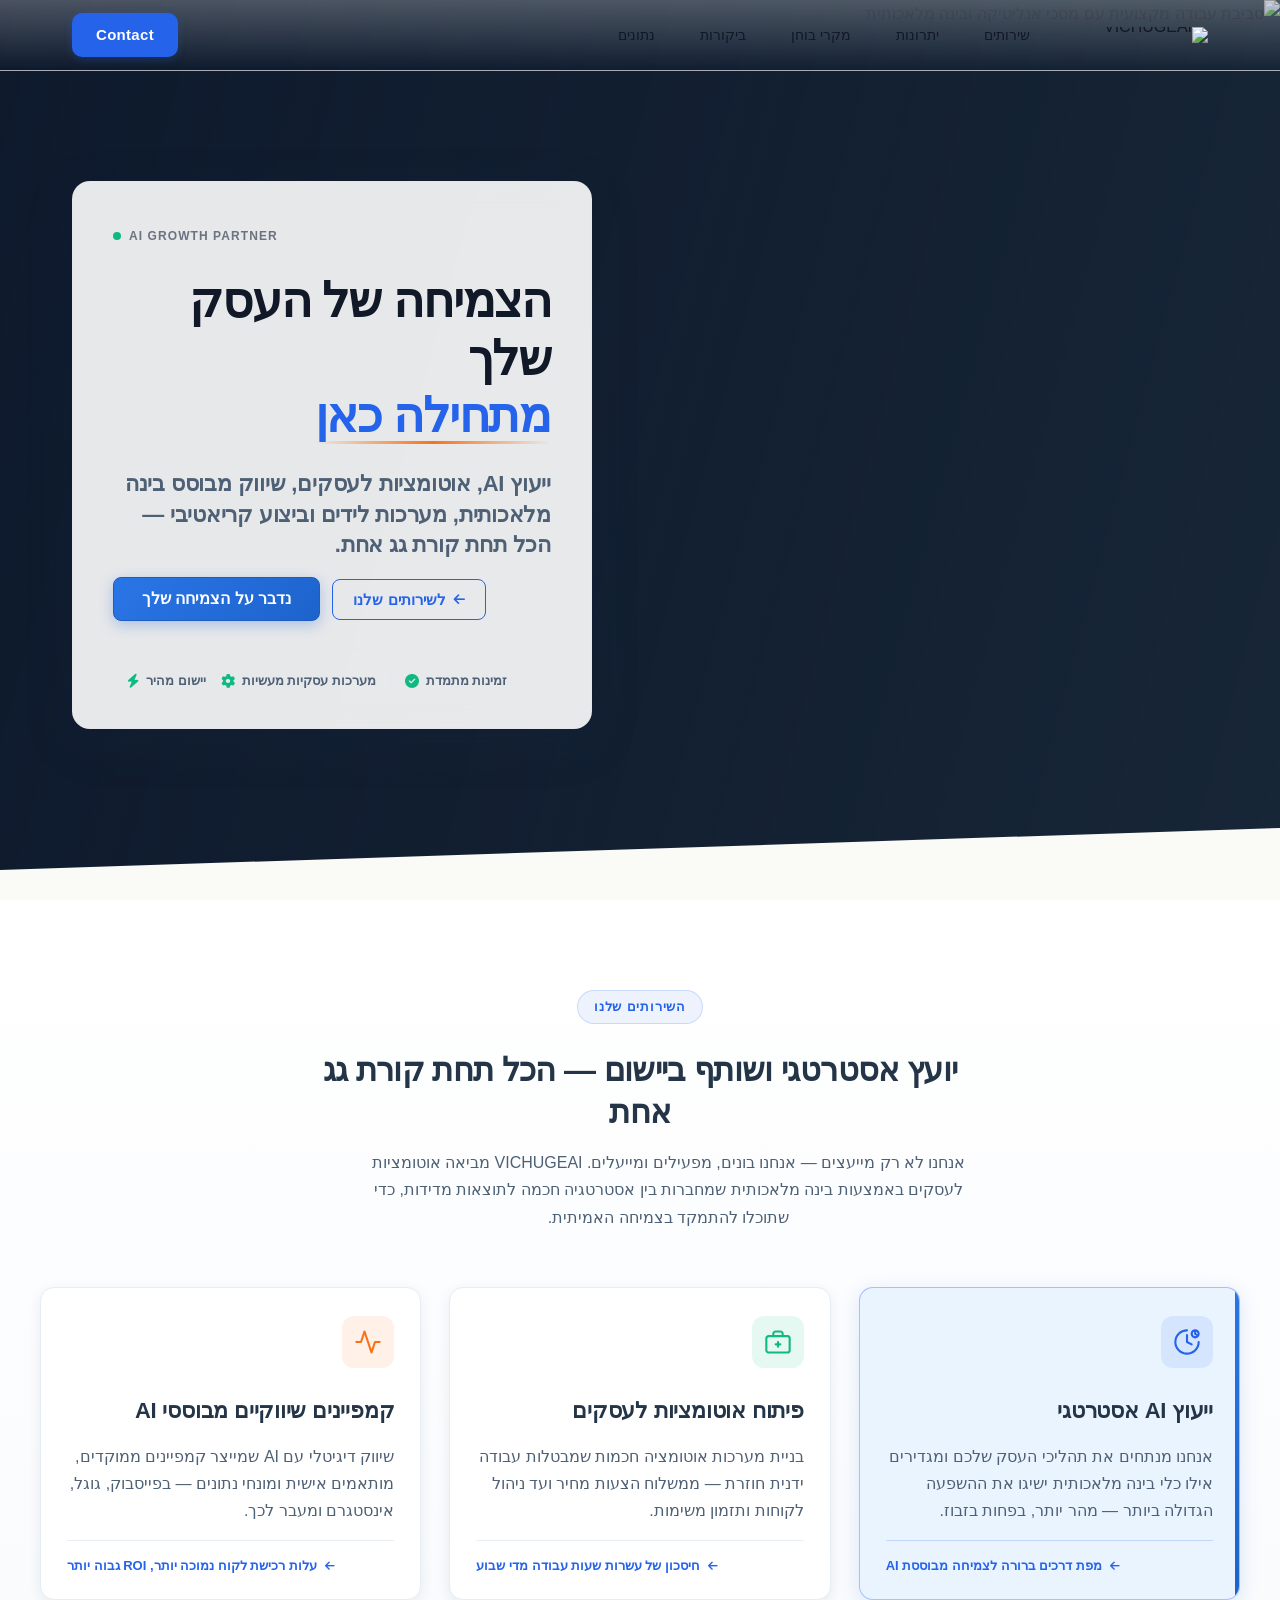
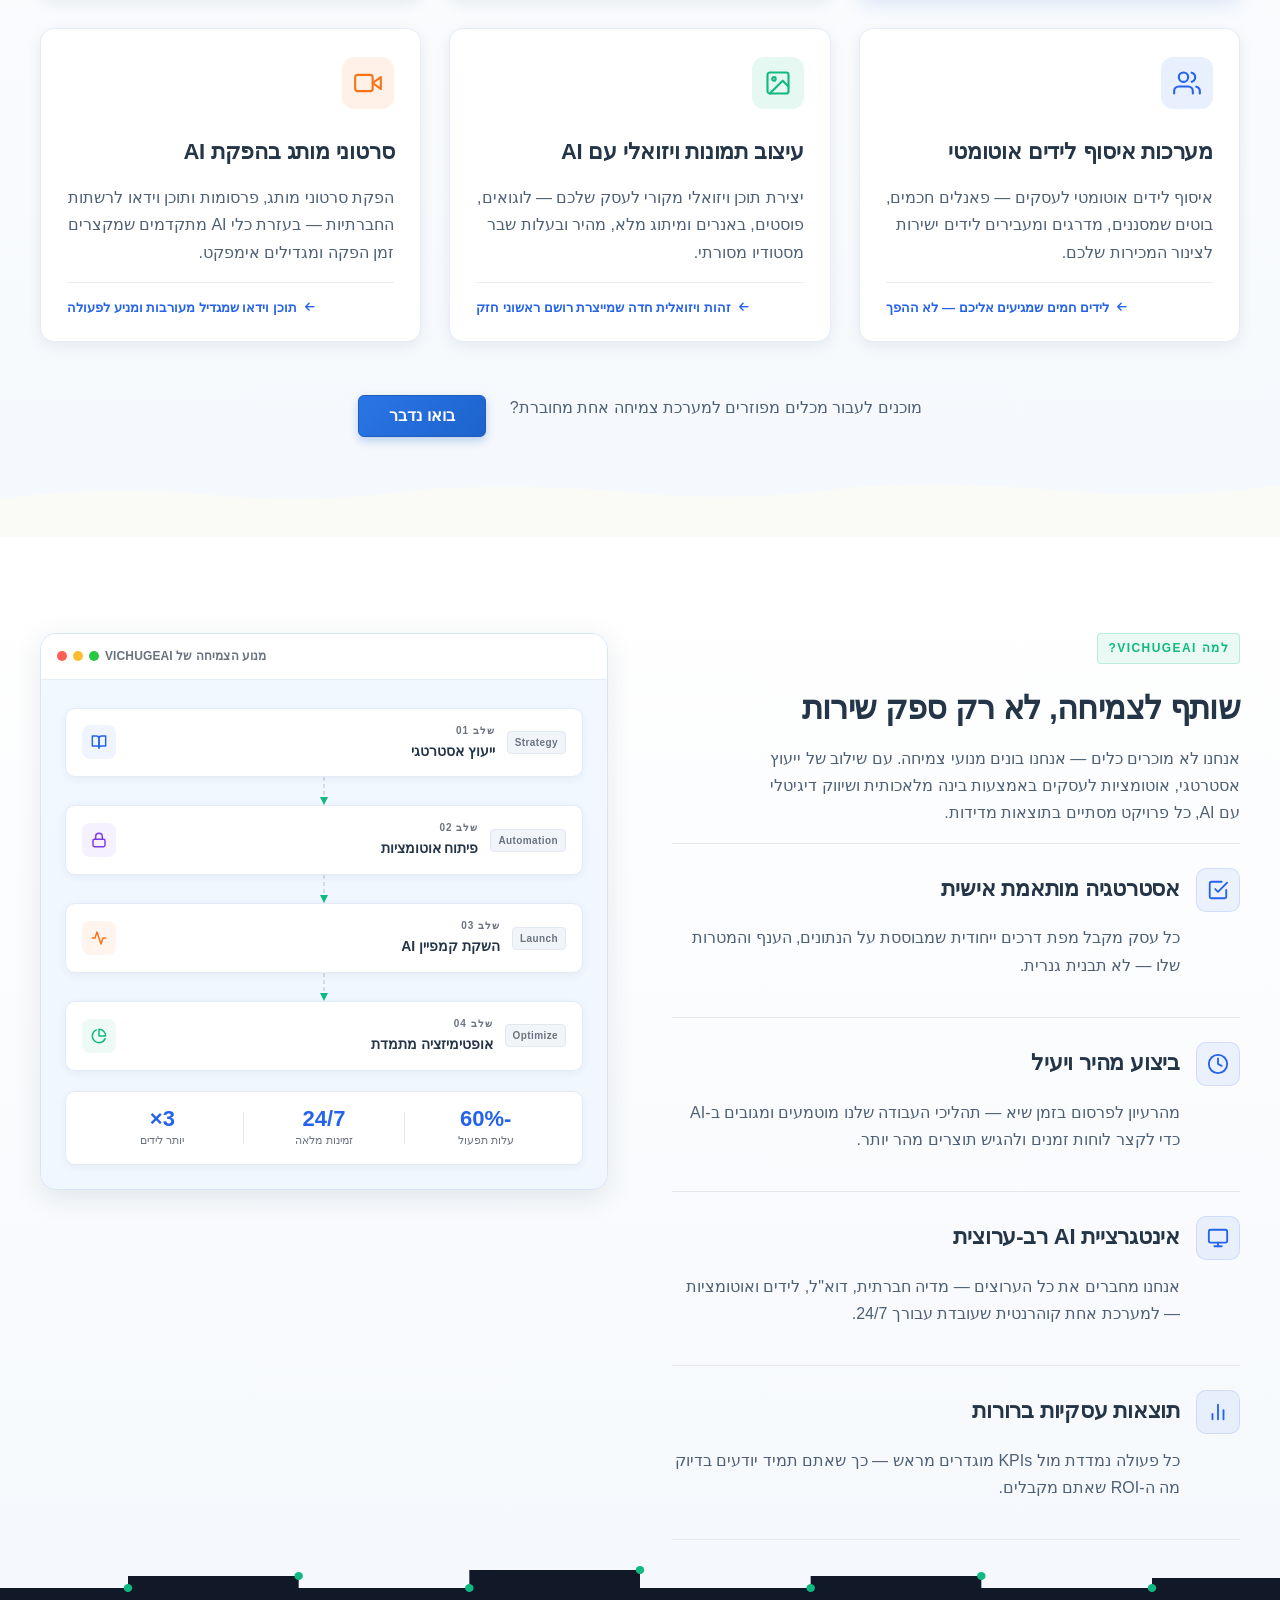
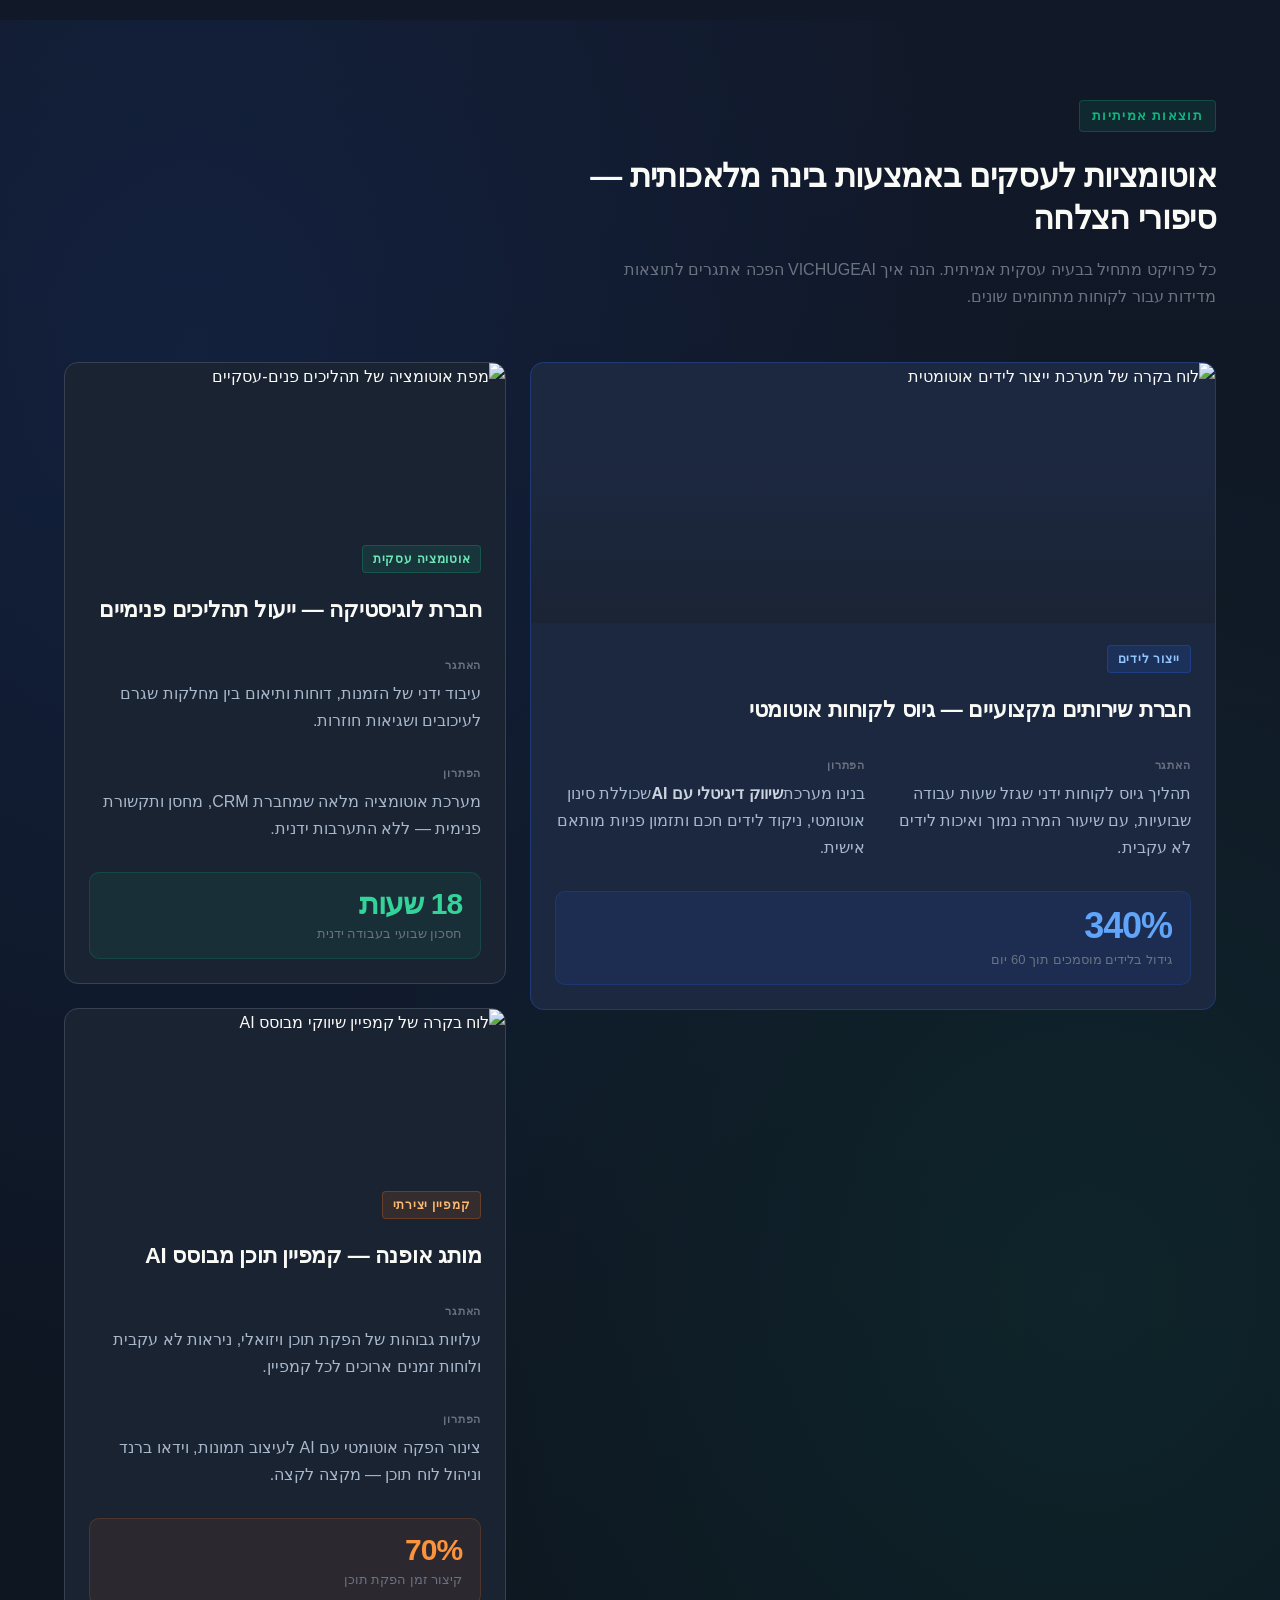
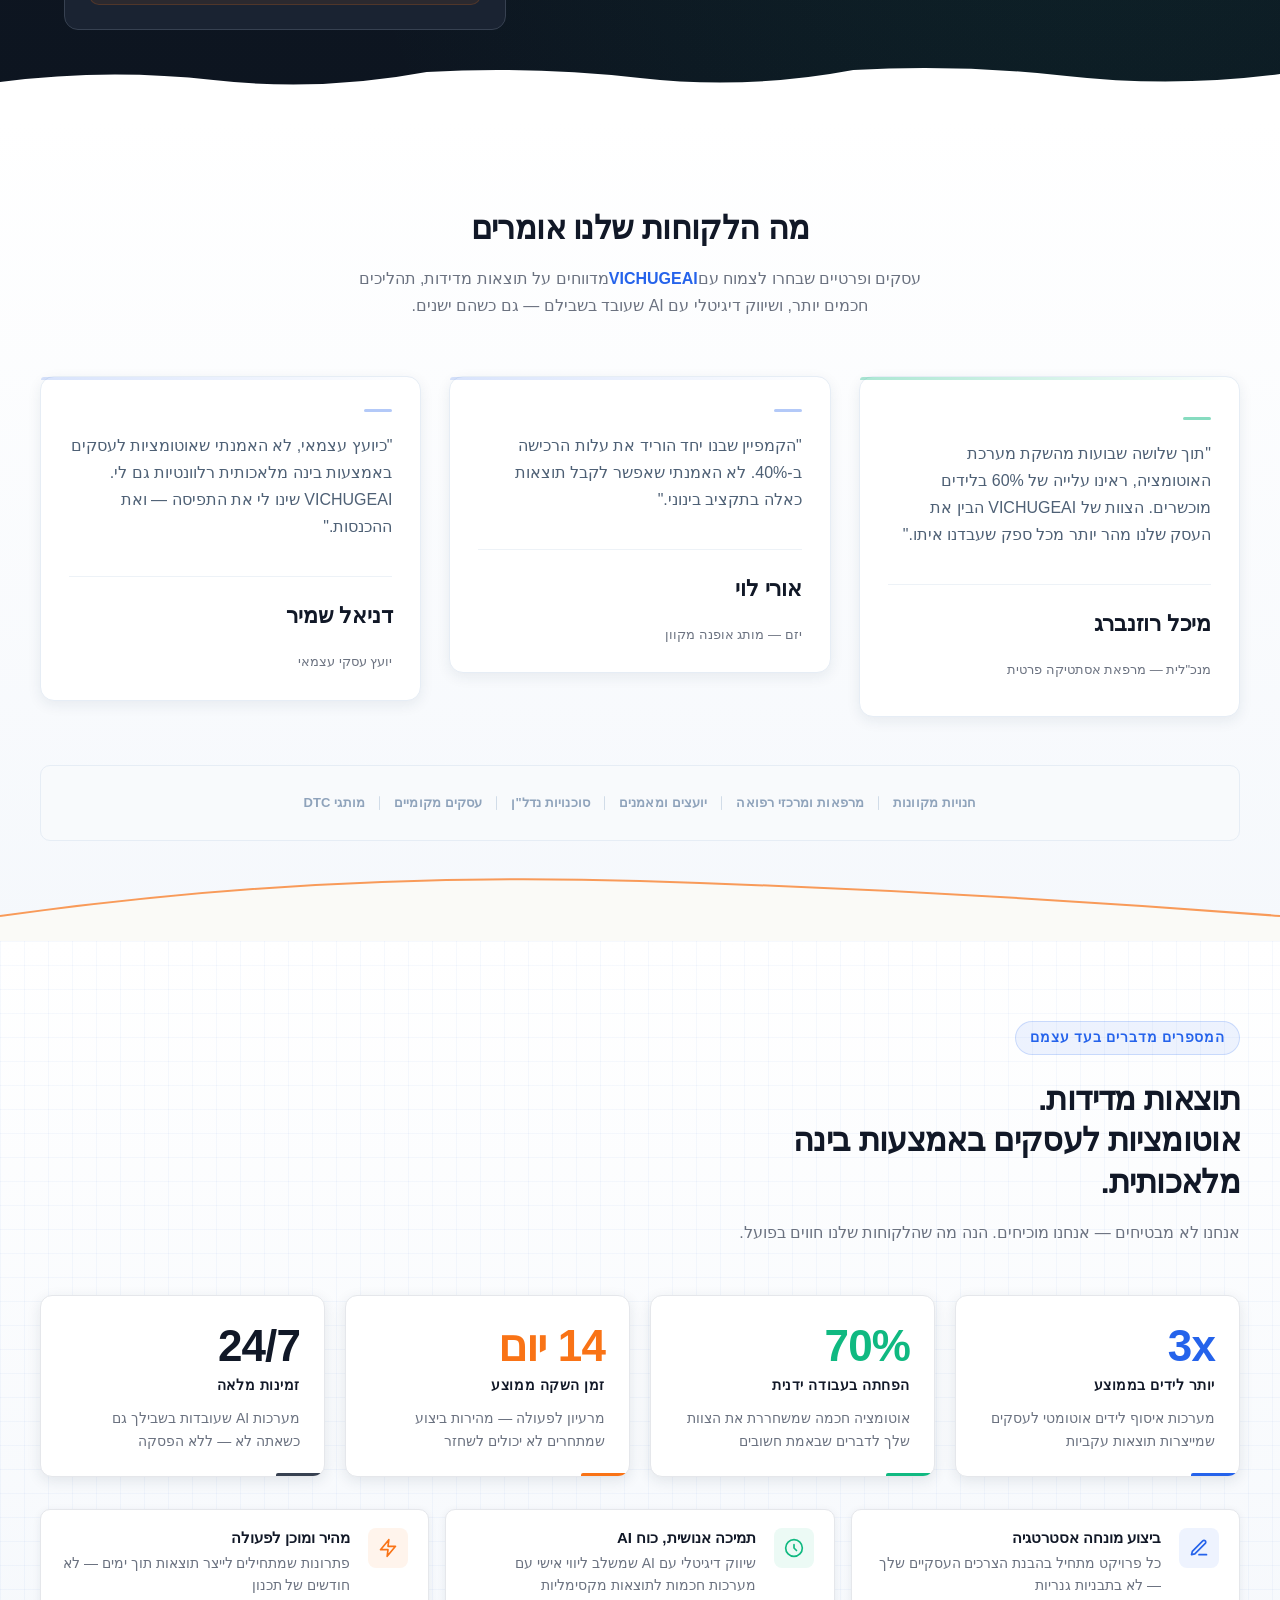
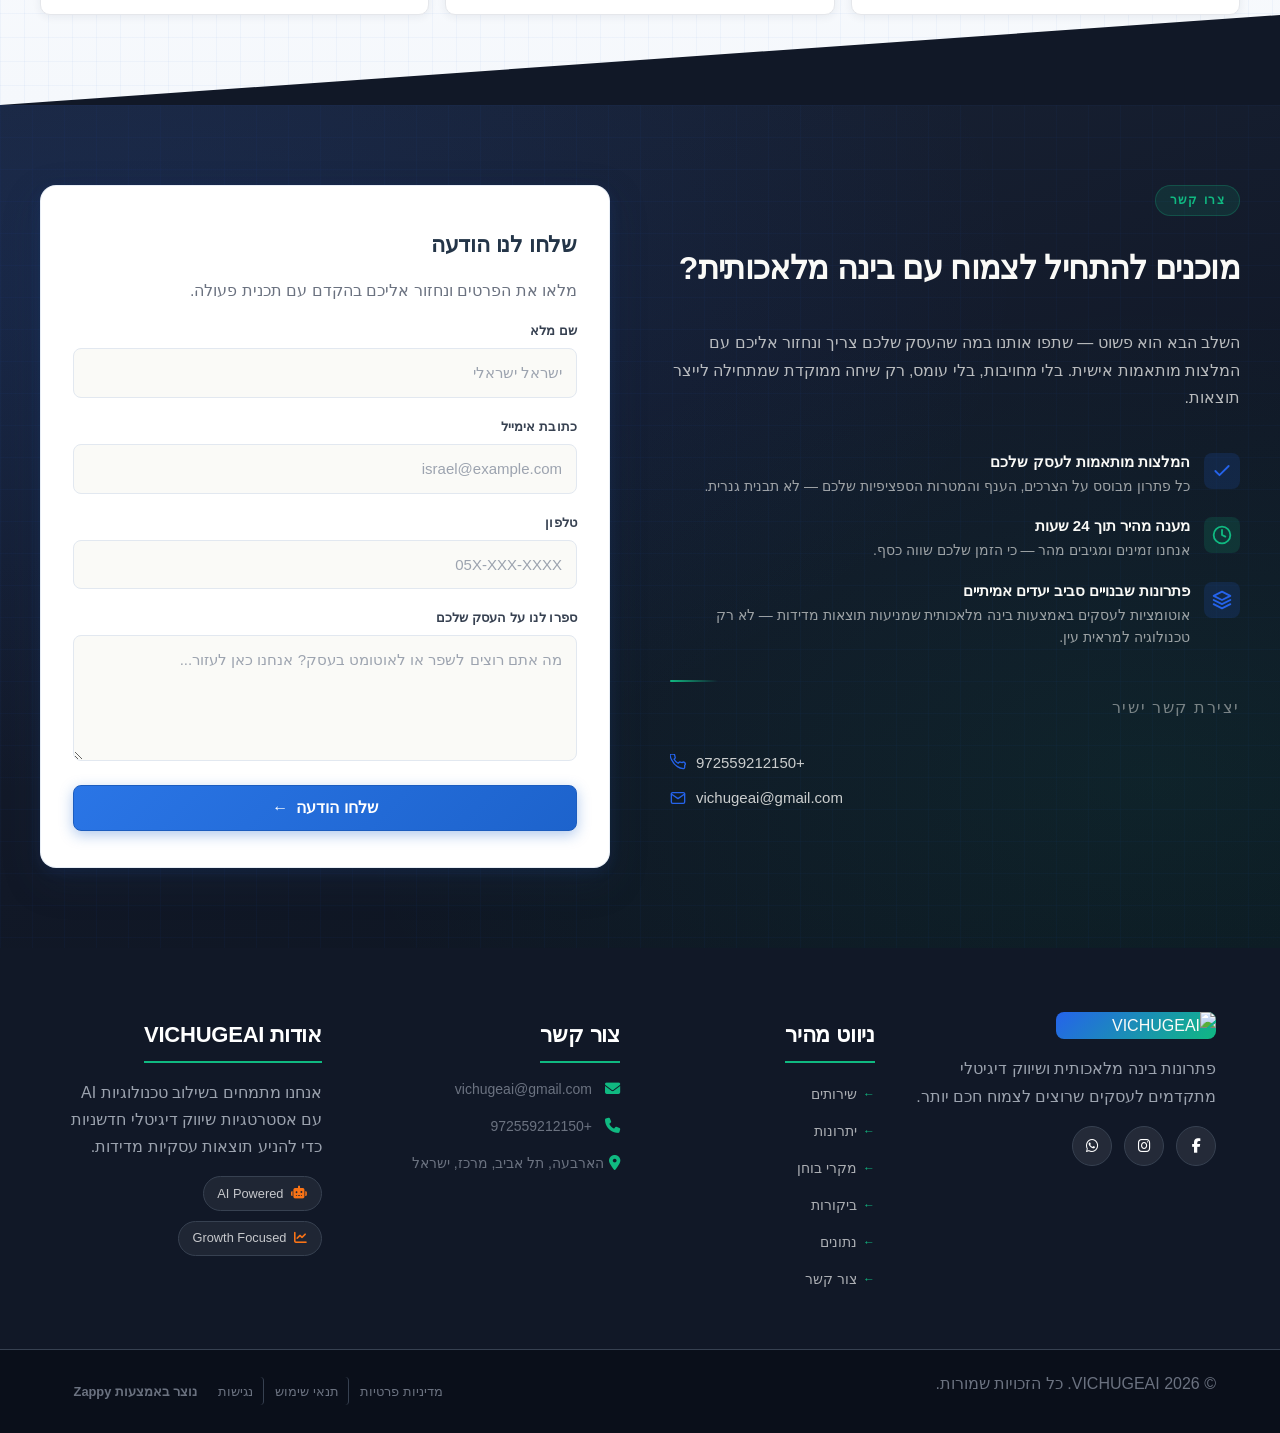
==== commit c2398844: "Background sync: Progressive GitHub Sync" ====
--- a/public/index.html
+++ b/public/index.html
@@ -1 +1 @@
-<!doctype html><html dir="rtl" lang="he"><head><meta charset="UTF-8"><meta content="width=device-width,initial-scale=1" name="viewport"><meta content="index, follow" name="robots"><title>אוטומציות לעסקים באמצעות בינה מלאכותית — VICHUGEAI</title><meta content="A professional AI agency that helps businesses and individuals grow and expand by leveraging artificial intelligence. The agency offers a comprehensive suite of" name="description"><meta content="אוטומציות לעסקים באמצעות בינה מלאכותית, שיווק דיגיטלי עם AI, איסוף לידים אוטומטי לעסקים, סוכנות AI" name="keywords"><script>!function(){"use strict";var t="89edffd5-394f-4379-a2be-789d738aea32",e="https://api.zappy5.com/api/analytics/track",a=18e5,n=2592e6,o=!0,i=!0,r=!0;var s=function(){var e="zappy_visitor_"+t,a=null;try{if(a=localStorage.getItem(e)){var o=JSON.parse(a),i=Date.now();if(i-o.created<n)return o.lastSeen=i,localStorage.setItem(e,JSON.stringify(o)),o.id}}catch(t){console.warn("Zappy Analytics: LocalStorage not available")}var r="zv_"+Date.now()+"_"+Math.random().toString(36).substr(2,9);try{localStorage.setItem(e,JSON.stringify({id:r,created:Date.now(),lastSeen:Date.now()}))}catch(t){}return r}(),c=function(){var e="zappy_session_"+t,n=null;try{if(n=sessionStorage.getItem(e)){var o=JSON.parse(n),i=Date.now();if(i-o.timestamp<a)return o.timestamp=i,sessionStorage.setItem(e,JSON.stringify(o)),o.id}}catch(t){console.warn("Zappy Analytics: SessionStorage not available")}var r="zs_"+Date.now()+"_"+Math.random().toString(36).substr(2,9);try{sessionStorage.setItem(e,JSON.stringify({id:r,timestamp:Date.now()}))}catch(t){}return r}();function l(a,n){n=n||{};var o={website_id:t,event_type:a,page_path:window.location.pathname,referrer:document.referrer||"direct",visitor_id:s,session_id:c,metadata:n};if(navigator.sendBeacon){var i=new Blob([JSON.stringify(o)],{type:"application/json"});navigator.sendBeacon(e,i)}else fetch(e,{method:"POST",headers:{"Content-Type":"application/json"},body:JSON.stringify(o),keepalive:!0}).catch(function(t){console.warn("Zappy Analytics: Failed to track event",t)})}o&&l("pageview",{title:document.title,url:window.location.href}),i&&document.addEventListener("click",function(t){var e=t.target;if("BUTTON"===e.tagName||e.closest("button")){var a="BUTTON"===e.tagName?e:e.closest("button");l("click",{element:"button",text:a.textContent.trim().substring(0,100),id:a.id||null,class:a.className||null})}else if("A"===e.tagName||e.closest("a")){var n="A"===e.tagName?e:e.closest("a");l("navigation",{element:"link",text:n.textContent.trim().substring(0,100),href:n.href,external:n.hostname!==window.location.hostname})}},!0),r&&document.addEventListener("submit",function(t){var e=t.target;l("form_submit",{form_id:e.id||null,form_name:e.name||null,form_action:e.action||null,form_method:e.method||"GET"})},!0);var d=Date.now();window.addEventListener("beforeunload",function(){l("page_unload",{time_on_page:Math.floor((Date.now()-d)/1e3),page_path:window.location.pathname})}),window.zappyAnalytics={track:l,getVisitorId:function(){return s},getSessionId:function(){return c}}}()</script><meta content="אוטומציות לעסקים באמצעות בינה מלאכותית — VICHUGEAI" property="og:title"><meta content="A professional AI agency that helps businesses and individuals grow and expand by leveraging artificial intelligence. The agency offers a comprehensive suite of" property="og:description"><meta content="website" property="og:type"><meta content="he_IL" property="og:locale"><meta content="summary_large_image" name="twitter:card"><meta content="אוטומציות לעסקים באמצעות בינה מלאכותית — VICHUGEAI" name="twitter:title"><meta content="A professional AI agency that helps businesses and individuals grow and expand by leveraging artificial intelligence. The agency offers a comprehensive suite of" name="twitter:description"><link href="https://cdnjs.cloudflare.com/ajax/libs/font-awesome/6.4.0/css/all.min.css" rel="stylesheet"><link href="/assets/favicon.ico" rel="icon" type="image/x-icon"><link href="/assets/favicon-16x16.png" rel="icon" type="image/png" sizes="16x16"><link href="/assets/favicon-32x32.png" rel="icon" type="image/png" sizes="32x32"><link href="/assets/favicon-48x48.png" rel="icon" type="image/png" sizes="48x48"><link href="/assets/favicon-192x192.png" rel="icon" type="image/png" sizes="192x192"><link href="/assets/favicon-512x512.png" rel="icon" type="image/png" sizes="512x512"><link href="/assets/apple-touch-icon.png" rel="apple-touch-icon"><link href="https://cdn.jsdelivr.net/npm/vanilla-cookieconsent@3/dist/cookieconsent.css" rel="stylesheet"><script src="https://cdn.jsdelivr.net/npm/vanilla-cookieconsent@3/dist/cookieconsent.umd.js"></script><script src="https://cdn.jsdelivr.net/gh/mickidum/acc_toolbar/acctoolbar/acctoolbar.min.js"></script><link href="/styles.css" rel="stylesheet"><style id="zappy-dropdown-submenu-styles">#navMenu li:has(.sub-menu),.nav-menu li:has(.sub-menu),.navbar li:has(.sub-menu),nav li:has(.sub-menu){position:relative}#navMenu .sub-menu,.nav-menu .sub-menu,.navbar .sub-menu,nav .sub-menu{display:block!important;position:absolute!important;top:100%;left:0;min-width:220px;background:#fff;border-radius:8px;box-shadow:0 8px 25px rgba(0,0,0,.15);padding:8px 0;opacity:0;visibility:hidden;transform:translateY(10px);transition:all .3s ease;z-index:1000;list-style:none;pointer-events:none}#navMenu li:hover>.sub-menu,.nav-menu li:hover>.sub-menu,.navbar li:hover>.sub-menu,nav li:hover>.sub-menu{opacity:1!important;visibility:visible!important;transform:translateY(0)!important;pointer-events:auto!important}.sub-menu li{list-style:none;margin:0;padding:0}.sub-menu a{display:block!important;padding:10px 16px!important;color:var(--text-dark,#333)!important;font-weight:500;text-decoration:none;white-space:nowrap;transition:background-color .2s}.sub-menu a:hover{background-color:#f5f5f5}[dir=rtl] .nav-menu .sub-menu,[dir=rtl] .navbar .sub-menu,[dir=rtl] nav .sub-menu,html[lang=ar] .nav-menu .sub-menu,html[lang=ar] .navbar .sub-menu,html[lang=ar] nav .sub-menu,html[lang=he] .nav-menu .sub-menu,html[lang=he] .navbar .sub-menu,html[lang=he] nav .sub-menu{left:auto!important;right:0!important}.sub-menu:empty,.sub-menu:not(:has(li)),.sub-menu:not(:has(li:not(.zappy-hidden-menu-item))){display:none!important;opacity:0!important;visibility:hidden!important;pointer-events:none!important}li:has(.menu-group-title):hover>.sub-menu{opacity:1!important;visibility:visible!important;transform:translateY(0)!important;pointer-events:auto!important}#navMenu>li>.menu-group-title,.nav-menu>li>.menu-group-title{display:inline-block;padding:.5rem 1rem;cursor:default;user-select:none}@media (max-width:768px){#navMenu .sub-menu,.nav-menu .sub-menu,.navbar .sub-menu,nav .sub-menu{position:static!important;transform:none!important;box-shadow:none!important;background:0 0!important;max-height:0;overflow:hidden;opacity:0;visibility:hidden;transition:max-height .3s ease,opacity .3s ease;padding:0!important;border-radius:0!important}.sub-menu.mobile-expanded{max-height:500px!important;opacity:1!important;visibility:visible!important;padding:8px 0 8px 16px!important}[dir=rtl] .sub-menu.mobile-expanded,html[lang=he] .sub-menu.mobile-expanded{padding:8px 16px 8px 0!important}#navMenu li:hover>.sub-menu,.nav-menu li:hover>.sub-menu,.navbar li:hover>.sub-menu,nav li:hover>.sub-menu{opacity:0;visibility:hidden;pointer-events:none}#navMenu li>.sub-menu.mobile-expanded,.nav-menu li>.sub-menu.mobile-expanded,.navbar li>.sub-menu.mobile-expanded,nav li>.sub-menu.mobile-expanded{opacity:1!important;visibility:visible!important;pointer-events:auto!important}#navMenu li:has(.sub-menu),.nav-menu li:has(.sub-menu),.navbar li:has(.sub-menu),nav li:has(.sub-menu){display:flex!important;flex-wrap:wrap!important;align-items:center!important;position:relative!important;min-height:44px!important}#navMenu li:has(.sub-menu)>a,.nav-menu li:has(.sub-menu)>a,.navbar li:has(.sub-menu)>a,nav li:has(.sub-menu)>a{flex:1!important;min-width:0!important}#navMenu li:has(.sub-menu)>.menu-group-title,.nav-menu li:has(.sub-menu)>.menu-group-title,.navbar li:has(.sub-menu)>.menu-group-title,nav li:has(.sub-menu)>.menu-group-title{flex:1!important;min-width:0!important;padding:0!important;line-height:inherit!important}#navMenu li:has(.sub-menu)>.sub-menu,.nav-menu li:has(.sub-menu)>.sub-menu,.navbar li:has(.sub-menu)>.sub-menu,nav li:has(.sub-menu)>.sub-menu{flex-basis:100%!important;width:100%!important}#navMenu li:has(.sub-menu)>a [class*=arrow],#navMenu li:has(.sub-menu)>a [class*=chevron],.nav-menu li:has(.sub-menu)>a .fa-angle-down,.nav-menu li:has(.sub-menu)>a .fa-chevron-down,.nav-menu li:has(.sub-menu)>a [class*=arrow],.nav-menu li:has(.sub-menu)>a [class*=chevron],nav li:has(.sub-menu)>a [class*=arrow],nav li:has(.sub-menu)>a [class*=chevron]{display:none!important;visibility:hidden!important}.mobile-submenu-toggle{display:flex!important;align-items:center!important;justify-content:center!important;width:44px!important;height:auto!important;background:0 0!important;border:none!important;cursor:pointer!important;color:var(--text-dark)!important;position:static!important;flex-shrink:0!important;align-self:stretch!important;z-index:2!important;padding:0!important;margin:0!important}.mobile-submenu-toggle::after{content:''!important;width:0!important;height:0!important;border-left:6px solid transparent!important;border-right:6px solid transparent!important;border-top:7px solid currentColor!important;transition:transform .3s ease!important}.mobile-submenu-toggle.expanded::after{transform:rotate(180deg)!important}.sub-menu a{padding:10px 0!important;display:block!important;color:var(--text-dark)!important}.navbar .sub-menu li a,.zappy-products-dropdown .sub-menu a,nav.navbar .sub-menu li a{color:var(--text-dark)!important}}@media (min-width:769px){.mobile-submenu-toggle{display:none!important}}</style><style id="mobile-lang-menu-deployed-css">@media (max-width:768px){.lang-switcher,.nav-container .lang-switcher,.nav-cta-container .lang-switcher,.nav-ecommerce-icons .lang-switcher,.nav-icons-left .lang-switcher,.navbar .lang-switcher,.navbar .nav-cta-container .lang-switcher{display:none!important}.mobile-lang-menu{width:100%;border-top:1px solid rgba(128,128,128,.2);padding:8px 0 0 0;margin-top:8px}.mobile-lang-toggle{display:flex!important;align-items:center;justify-content:space-between;width:100%;padding:12px 16px;background:0 0;border:none;cursor:pointer;font-size:15px;color:inherit;font-family:inherit}.mobile-lang-toggle::after{content:'';display:inline-block;width:8px;height:8px;border-right:2px solid currentColor;border-bottom:2px solid currentColor;transform:rotate(45deg);transition:transform .3s ease;margin-left:8px}.mobile-lang-toggle.expanded::after{transform:rotate(-135deg)}.mobile-lang-options{max-height:0;overflow:hidden;transition:max-height .3s ease}.mobile-lang-options.expanded{max-height:300px}.mobile-lang-option{display:flex!important;align-items:center;gap:10px;padding:10px 24px;text-decoration:none;color:inherit;font-size:14px;font-family:inherit}.mobile-lang-option:hover{background:rgba(128,128,128,.1)}.mobile-lang-option.active{font-weight:600;opacity:.7;pointer-events:none}.mobile-lang-option img{width:20px;height:20px;border-radius:50%}}@media (min-width:769px){.mobile-lang-menu{display:none!important}}</style><style id="zappy-widget-visibility">#mic-access-tool-box,#mic-access-tool-general-button,#mic-init-access-tool #mic-access-tool-box,#mic-init-access-tool #mic-access-tool-general-button,#mic-init-access-tool .mic-access-tool-general-button,._access-icon,._access-menu,.mic-access-tool-box,.mic-access-tool-general-button,div[id*=mic-access-tool-box]{display:none!important;visibility:hidden!important;opacity:0!important;pointer-events:none!important}</style></head><body><nav class="navbar" dir="rtl"><button class="mobile-toggle" aria-label="Menu" id="mobileToggle"><svg viewBox="0 0 24 24" height="24" width="24" fill="none" class="hamburger-icon"><path d="M3 12h18M3 6h18M3 18h18" stroke="currentColor" stroke-width="2" stroke-linecap="round"></path></svg><svg viewBox="0 0 24 24" height="24" width="24" fill="none" class="close-icon" style="display:none"><path d="M18 6L6 18M6 6l12 12" stroke="currentColor" stroke-width="2" stroke-linecap="round"></path></svg></button><button class="phone-header-btn" aria-label="Call" data-phone="+972559212150"><svg viewBox="0 0 24 24" height="20" width="20" fill="currentColor"><path d="M22 16.92v3a2 2 0 0 1-2.18 2 19.79 19.79 0 0 1-8.63-3.07 19.5 19.5 0 0 1-6-6 19.79 19.79 0 0 1-3.07-8.67A2 2 0 0 1 4.11 2h3a2 2 0 0 1 2 1.72 12.84 12.84 0 0 0 .7 2.81 2 2 0 0 1-.45 2.11L8.09 9.91a16 16 0 0 0 6 6l1.27-1.27a2 2 0 0 1 2.11-.45 12.84 12.84 0 0 0 2.81.7A2 2 0 0 1 22 16.92z"></path></svg></button><div class="nav-container"><div class="nav-right-group"><div class="nav-brand"><a href="/" class="logo-link"><img alt="VICHUGEAI" src="/assets/business-logo.webp" class="logo"></a></div><ul class="nav-menu" id="navMenu"><li><a href="#services">שירותים</a></li><li><a href="#benefits">יתרונות</a></li><li><a href="#case-studies">מקרי בוחן</a></li><li><a href="#reviews">ביקורות</a></li><li><a href="#stats">נתונים</a></li></ul></div><div class="nav-cta-container"><a href="#contact" class="nav-cta-btn">Contact</a></div></div></nav><script>window.addEventListener("load",function(){const e=document.querySelector(".navbar, nav, header");if(!e)return void console.log("[Navbar] Navbar element not found");let t=document.getElementById("mobileToggle")||document.querySelector(".mobile-toggle")||document.querySelector(".hamburger")||document.querySelector(".hamburger-menu")||document.querySelector(".menu-toggle")||document.querySelector(".burger-menu")||document.querySelector('[aria-label="Menu"]')||document.querySelector('[aria-label="תפריט"]');const o=document.querySelector(".phone-header-btn"),n=window.getComputedStyle(e);let r=n.backgroundColor;if(console.log("[Navbar] Initial navbar background:",r),"transparent"===r||"rgba(0, 0, 0, 0)"===r||r.startsWith("rgba")&&r.includes(", 0)")){const e=n.backgroundImage;if(e&&"none"!==e)console.log("[Navbar] Navbar has background image/gradient, using dark text"),r="rgb(240, 240, 240)";else{const e=window.getComputedStyle(document.body).backgroundColor;console.log("[Navbar] Navbar transparent, using body background:",e),r=e}}const i=r.match(/\d+/g);if(i&&i.length>=3){const e=(.299*parseInt(i[0])+.587*parseInt(i[1])+.114*parseInt(i[2]))/255;console.log("[Navbar] Mobile button colors preserved from Claude CSS (luminance:",e.toFixed(2)+")");const n=document.createElement("style");n.id="zappy-mobile-nav-fix";document.documentElement.lang;document.documentElement.dir,n.textContent='\n        /* Hide mobile buttons on desktop, show only on mobile */\n        @media (min-width: 769px) {\n          .mobile-toggle,\n          .phone-header-btn {\n            display: none !important;\n          }\n        }\n        \n        /* Show and position mobile buttons correctly on mobile */\n        @media (max-width: 768px) {\n          .mobile-toggle,\n          .phone-header-btn {\n            position: absolute !important;\n            top: 50% !important;\n            transform: translateY(-50%) !important;\n            z-index: 1001 !important;\n            display: flex !important;\n            align-items: center !important;\n            justify-content: center !important;\n            width: 36px !important;\n            height: 36px !important;\n            border-radius: 50% !important;\n            border: none !important;\n            cursor: pointer !important;\n            padding: 6px !important;\n            background: none !important;\n            color: var(--nav-text, var(--text-dark)) !important;\n          }\n          \n          /* LTR positioning (default): hamburger LEFT, phone RIGHT */\n          html:not([dir="rtl"]):not([lang="he"]):not([lang="ar"]) .mobile-toggle,\n          html[dir="ltr"] .mobile-toggle {\n            left: 12px !important;\n            right: auto !important;\n          }\n          html:not([dir="rtl"]):not([lang="he"]):not([lang="ar"]) .phone-header-btn,\n          html[dir="ltr"] .phone-header-btn {\n            right: 12px !important;\n            left: auto !important;\n          }\n          \n          /* RTL positioning: hamburger RIGHT, phone LEFT */\n          html[dir="rtl"] .mobile-toggle,\n          html[lang="he"] .mobile-toggle,\n          html[lang="ar"] .mobile-toggle {\n            right: 12px !important;\n            left: auto !important;\n          }\n          html[dir="rtl"] .phone-header-btn,\n          html[lang="he"] .phone-header-btn,\n          html[lang="ar"] .phone-header-btn {\n            left: 12px !important;\n            right: auto !important;\n          }\n          \n          /* CRITICAL: Ensure nav-container has min-height on mobile */\n          /* All children are positioned absolutely/fixed on mobile, so height:auto collapses to 0 */\n          .nav-container {\n            min-height: 70px !important;\n            position: relative !important;\n          }\n          \n          /* Ensure SVG icons are properly sized and inherit color */\n          .mobile-toggle svg,\n          .phone-header-btn svg {\n            width: 24px !important;\n            height: 24px !important;\n            /* Don\'t force display - let JavaScript control hamburger/close toggle */\n          }\n          \n          /* Reset nav-cta-container on mobile - remove desktop box-shadow/padding */\n          /* that creates a visible ghost box when CTA button is hidden */\n          .nav-cta-container {\n            box-shadow: none !important;\n            padding: 0 !important;\n          }\n          \n          /* Hide nav-cta-container entirely on mobile when there\'s no lang-switcher */\n          /* (only the CTA button is inside, and it\'s hidden on mobile) */\n          .nav-cta-container:not(:has(.lang-switcher)) {\n            display: none !important;\n          }\n          \n          /* CRITICAL: Prevent hero image fade gradient from bleeding over headline text */\n          /* The .image-fade-gradient has bottom: -30px (extends below parent) */\n          /* On mobile stacked layout, this overlaps the h1 text below the image */\n          .hero-image-column {\n            overflow: hidden !important;\n          }\n          .image-fade-gradient {\n            bottom: 0 !important;\n          }\n          \n          /* Hide desktop language switcher on mobile - hamburger menu handles it */\n          /* High specificity to override stored CSS */\n          .lang-switcher,\n          .nav-cta-container .lang-switcher,\n          .nav-container .lang-switcher,\n          .navbar .lang-switcher,\n          .navbar .nav-cta-container .lang-switcher {\n            display: none !important;\n          }\n        }\n      ';const r=document.getElementById("zappy-mobile-nav-fix");r&&r.remove(),document.head.appendChild(n),console.log("[Navbar] Critical CSS injected for mobile nav positioning");const l=window.innerWidth<=768;if(t){const e=t.querySelector(".hamburger-icon"),o=t.querySelector(".close-icon");e&&(e.style.setProperty("width","24px","important"),e.style.setProperty("height","24px","important"),e.style.setProperty("display","block","important")),o&&(o.style.setProperty("width","24px","important"),o.style.setProperty("height","24px","important"),o.style.setProperty("display","none","important")),l?(t.style.setProperty("position","absolute","important"),t.style.setProperty("top","50%","important"),t.style.setProperty("transform","translateY(-50%)","important"),t.style.setProperty("z-index","1001","important"),t.style.removeProperty("left"),t.style.removeProperty("right"),console.log("[Navbar] Mobile toggle positioning applied (mobile viewport)")):(t.style.removeProperty("position"),t.style.removeProperty("top"),t.style.removeProperty("transform"),t.style.removeProperty("z-index"),t.style.removeProperty("left"),t.style.removeProperty("right"),console.log("[Navbar] Desktop viewport - cleared mobile toggle inline positioning"))}if(o){const e=o.querySelector("svg");e&&(e.style.width="24px",e.style.height="24px",e.setAttribute("width","24"),e.setAttribute("height","24")),l?(o.style.setProperty("position","absolute","important"),o.style.setProperty("top","50%","important"),o.style.setProperty("transform","translateY(-50%)","important"),o.style.setProperty("z-index","1001","important"),o.style.removeProperty("left"),o.style.removeProperty("right"),console.log("[Navbar] Phone button positioning applied (mobile viewport)")):(o.style.removeProperty("position"),o.style.removeProperty("top"),o.style.removeProperty("transform"),o.style.removeProperty("z-index"),o.style.removeProperty("left"),o.style.removeProperty("right"),console.log("[Navbar] Desktop viewport - cleared phone button inline positioning"))}}else console.log("[Navbar] Could not parse background color:",r);t=document.getElementById("mobileToggle")||document.querySelector(".mobile-toggle")||document.querySelector(".hamburger")||document.querySelector(".hamburger-menu")||document.querySelector(".menu-toggle")||document.querySelector(".burger-menu")||document.querySelector('[aria-label="Menu"]')||document.querySelector('[aria-label="תפריט"]');const l=document.getElementById("navMenu")||document.querySelector(".nav-menu")||document.querySelector(".nav-links")||document.querySelector("nav ul:not(.submenu)");if(!t||!l)return void console.log("[Navbar] Mobile toggle or menu not found:",{toggle:!!t,menu:!!l});l.id||(l.id="navMenu"),console.log("[Navbar] Initializing mobile menu...");const a=t.cloneNode(!0);t.parentNode.replaceChild(a,t),a.addEventListener("click",function(e){e.preventDefault(),e.stopPropagation();const t=this.querySelector(".hamburger-icon"),o=this.querySelector(".close-icon");l.classList.contains("active")?(l.classList.remove("active"),t&&t.style.setProperty("display","block","important"),o&&o.style.setProperty("display","none","important"),document.body.style.overflow="",console.log("[Navbar] Menu closed")):(l.classList.add("active"),t&&t.style.setProperty("display","none","important"),o&&o.style.setProperty("display","block","important"),document.body.style.overflow="hidden",console.log("[Navbar] Menu opened"))}),l.querySelectorAll("a").forEach(function(e){e.addEventListener("click",function(){if("#"===this.getAttribute("href"))return;const e=a.querySelector(".hamburger-icon"),t=a.querySelector(".close-icon");l.classList.remove("active"),e&&e.style.setProperty("display","block","important"),t&&t.style.setProperty("display","none","important"),document.body.style.overflow="",console.log("[Navbar] Menu closed (link clicked)")})});var s=l.querySelectorAll(".dropdown-toggle");s.forEach(function(e){e.addEventListener("click",function(e){e.preventDefault(),e.stopPropagation();var t=this.closest(".nav-dropdown");t&&(t.parentNode.querySelectorAll(".nav-dropdown.open").forEach(function(e){e!==t&&e.classList.remove("open")}),t.classList.toggle("open"),console.log("[Navbar] Dropdown toggled:",t.classList.contains("open")?"open":"closed"))})}),document.addEventListener("click",function(e){e.target.closest(".nav-dropdown")||document.querySelectorAll(".nav-dropdown.open").forEach(function(e){e.classList.remove("open")})}),console.log("[Navbar] Dropdown handlers initialized for "+s.length+" dropdowns"),o&&o.addEventListener("click",function(){const e=document.querySelectorAll('a[href^="tel:"]'),t=e.length>0?e[0].getAttribute("href").replace("tel:",""):"+972559212150";window.location.href="tel:"+t,console.log("[Navbar] Phone button clicked")}),console.log("[Navbar] Mobile menu initialized successfully");const p=function(){const e=document.querySelector(".whatsapp-float");e&&(window.innerWidth>=769?(e.style.setProperty("display","none","important"),e.style.setProperty("visibility","hidden","important"),e.style.setProperty("opacity","0","important"),e.style.setProperty("pointer-events","none","important"),console.log("[WhatsApp] Button hidden on desktop")):(e.style.removeProperty("display"),e.style.removeProperty("visibility"),e.style.removeProperty("opacity"),e.style.removeProperty("pointer-events"),console.log("[WhatsApp] Button visible on mobile")))};let c;p(),window.addEventListener("resize",function(){clearTimeout(c),c=setTimeout(p,100)})})</script><main><section class="index-hero-section" data-layout-spec="בית-hero" dir="rtl" id="hero" data-hero-type="fullscreen-scrim"><div class="index-hero-bg"><img alt="סביבת עבודה מקצועית עם מסכי אנליטיקה ובינה מלאכותית" src="/assets/site-index-hero-image-1.webp" data-context="Bright premium professional business environment: a modern open-plan office with large digital screens displaying analytics dashboards, automation flow diagrams, and AI-powered marketing metrics. A diverse team of professionals in smart-casual attire gathered around a central table in discussion. Warm natural light from floor-to-ceiling windows, subtle depth-of-field blur on background elements. Clean, aspirational, technology-forward atmosphere. Photorealistic, high-resolution, corporate photography style." data-placeholder="index-hero-image-1" height="900" width="1440" data-hero-bg="true"></div><div class="index-hero-scrim" aria-hidden="true"></div><div class="index-hero-container"><div class="index-hero-card"><div class="index-hero-label"><span class="index-hero-label-dot"></span><span>AI Growth Partner</span></div><h1 class="index-hero-h1">הצמיחה של העסק שלך<br><span class="index-hero-accent-word">מתחילה כאן</span></h1><h3 class="index-hero-subtitle">ייעוץ AI, אוטומציות לעסקים, שיווק מבוסס בינה מלאכותית, מערכות לידים וביצוע קריאטיבי — הכל תחת קורת גג אחת.</h3><div class="index-hero-ctas"><a href="#contact" class="index-hero-btn-primary">נדבר על הצמיחה שלך</a><a href="#services" class="index-hero-btn-ghost"><span>לשירותים שלנו</span><i class="fa-solid fa-arrow-right index-hero-arrow-icon"></i></a></div><div class="index-hero-proof"><div class="index-hero-proof-item"><i class="fa-solid index-hero-proof-icon fa-bolt"></i><span>יישום מהיר</span></div><div class="index-hero-proof-divider" aria-hidden="true"></div><div class="index-hero-proof-item"><i class="fa-solid index-hero-proof-icon fa-gear"></i><span>מערכות עסקיות מעשיות</span></div><div class="index-hero-proof-divider" aria-hidden="true"></div><div class="index-hero-proof-item"><i class="fa-solid index-hero-proof-icon fa-circle-check"></i><span>זמינות מתמדת</span></div></div></div></div><div class="index-hero-divider-wrapper"><svg viewBox="0 0 1440 90" aria-hidden="true" xmlns="http://www.w3.org/2000/svg" data-no-icon-edit="true" preserveAspectRatio="none"><path d="M0,90 L0,60 L1440,18 L1440,90 Z" fill="#FAFAF7"></path></svg></div></section><section class="index-services-section" data-layout-spec="בית-services" dir="rtl"><div class="index-services-container"><div class="index-services-intro"><span class="index-services-label">השירותים שלנו</span><h2 class="index-services-heading">יועץ אסטרטגי ושותף ביישום — הכל תחת קורת גג אחת</h2><p class="index-services-subtext">אנחנו לא רק מייעצים — אנחנו בונים, מפעילים ומייעלים. VICHUGEAI מביאה אוטומציות לעסקים באמצעות בינה מלאכותית שמחברות בין אסטרטגיה חכמה לתוצאות מדידות, כדי שתוכלו להתמקד בצמיחה האמיתית.</p></div><div class="index-services-grid"><article class="index-service-card index-service-card--flagship"><div class="index-service-icon-wrap index-service-icon-wrap--blue"><svg viewBox="0 0 24 24" height="28" width="28" fill="none" data-element-type="icon" data-icon-type="svg" stroke="currentColor" stroke-linecap="round" stroke-linejoin="round" stroke-width="1.8" aria-hidden="true" xmlns="http://www.w3.org/2000/svg"><path d="M12 2a10 10 0 1 0 10 10"></path><path d="M12 6v6l4 2"></path><circle cx="19" cy="5" r="3"></circle><path d="M19 3v2l1.5 1"></path></svg></div><div class="index-service-body"><h3 class="index-service-title">ייעוץ AI אסטרטגי</h3><p class="index-service-desc">אנחנו מנתחים את תהליכי העסק שלכם ומגדירים אילו כלי בינה מלאכותית ישיגו את ההשפעה הגדולה ביותר — מהר יותר, בפחות בזבוז.</p><div class="index-service-outcome"><i class="fa-solid fa-arrow-left" aria-hidden="true"></i><span>מפת דרכים ברורה לצמיחה מבוססת AI</span></div></div></article><article class="index-service-card"><div class="index-service-icon-wrap index-service-icon-wrap--green"><svg viewBox="0 0 24 24" height="28" width="28" fill="none" data-element-type="icon" data-icon-type="svg" stroke="currentColor" stroke-linecap="round" stroke-linejoin="round" stroke-width="1.8" aria-hidden="true" xmlns="http://www.w3.org/2000/svg"><rect height="14" rx="2" width="20" x="2" y="7"></rect><path d="M16 7V5a2 2 0 0 0-2-2h-4a2 2 0 0 0-2 2v2"></path><line x1="12" x2="12" y1="12" y2="16"></line><line x1="10" x2="14" y1="14" y2="14"></line></svg></div><div class="index-service-body"><h3 class="index-service-title">פיתוח אוטומציות לעסקים</h3><p class="index-service-desc">בניית מערכות אוטומציה חכמות שמבטלות עבודה ידנית חוזרת — ממשלוח הצעות מחיר ועד ניהול לקוחות ותזמון משימות.</p><div class="index-service-outcome"><i class="fa-solid fa-arrow-left" aria-hidden="true"></i><span>חיסכון של עשרות שעות עבודה מדי שבוע</span></div></div></article><article class="index-service-card"><div class="index-service-icon-wrap index-service-icon-wrap--orange"><svg viewBox="0 0 24 24" height="28" width="28" fill="none" data-element-type="icon" data-icon-type="svg" stroke="currentColor" stroke-linecap="round" stroke-linejoin="round" stroke-width="1.8" aria-hidden="true" xmlns="http://www.w3.org/2000/svg"><path d="M22 12h-4l-3 9L9 3l-3 9H2"></path></svg></div><div class="index-service-body"><h3 class="index-service-title">קמפיינים שיווקיים מבוססי AI</h3><p class="index-service-desc">שיווק דיגיטלי עם AI שמייצר קמפיינים ממוקדים, מותאמים אישית ומונחי נתונים — בפייסבוק, גוגל, אינסטגרם ומעבר לכך.</p><div class="index-service-outcome"><i class="fa-solid fa-arrow-left" aria-hidden="true"></i><span>עלות רכישת לקוח נמוכה יותר, ROI גבוה יותר</span></div></div></article><article class="index-service-card"><div class="index-service-icon-wrap index-service-icon-wrap--blue"><svg viewBox="0 0 24 24" height="28" width="28" fill="none" data-element-type="icon" data-icon-type="svg" stroke="currentColor" stroke-linecap="round" stroke-linejoin="round" stroke-width="1.8" aria-hidden="true" xmlns="http://www.w3.org/2000/svg"><path d="M17 21v-2a4 4 0 0 0-4-4H5a4 4 0 0 0-4 4v2"></path><circle cx="9" cy="7" r="4"></circle><path d="M23 21v-2a4 4 0 0 0-3-3.87"></path><path d="M16 3.13a4 4 0 0 1 0 7.75"></path></svg></div><div class="index-service-body"><h3 class="index-service-title">מערכות איסוף לידים אוטומטי</h3><p class="index-service-desc">איסוף לידים אוטומטי לעסקים — פאנלים חכמים, בוטים שמסננים, מדרגים ומעבירים לידים ישירות לצינור המכירות שלכם.</p><div class="index-service-outcome"><i class="fa-solid fa-arrow-left" aria-hidden="true"></i><span>לידים חמים שמגיעים אליכם — לא ההפך</span></div></div></article><article class="index-service-card"><div class="index-service-icon-wrap index-service-icon-wrap--green"><svg viewBox="0 0 24 24" height="28" width="28" fill="none" data-element-type="icon" data-icon-type="svg" stroke="currentColor" stroke-linecap="round" stroke-linejoin="round" stroke-width="1.8" aria-hidden="true" xmlns="http://www.w3.org/2000/svg"><rect height="18" rx="2" width="18" x="3" y="3"></rect><circle cx="8.5" cy="8.5" r="1.5"></circle><polyline points="21 15 16 10 5 21"></polyline></svg></div><div class="index-service-body"><h3 class="index-service-title">עיצוב תמונות ויזואלי עם AI</h3><p class="index-service-desc">יצירת תוכן ויזואלי מקורי לעסק שלכם — לוגואים, פוסטים, באנרים ומיתוג מלא, מהיר ובעלות שבר מסטודיו מסורתי.</p><div class="index-service-outcome"><i class="fa-solid fa-arrow-left" aria-hidden="true"></i><span>זהות ויזואלית חדה שמייצרת רושם ראשוני חזק</span></div></div></article><article class="index-service-card"><div class="index-service-icon-wrap index-service-icon-wrap--orange"><svg viewBox="0 0 24 24" height="28" width="28" fill="none" data-element-type="icon" data-icon-type="svg" stroke="currentColor" stroke-linecap="round" stroke-linejoin="round" stroke-width="1.8" aria-hidden="true" xmlns="http://www.w3.org/2000/svg"><polygon points="23 7 16 12 23 17 23 7"></polygon><rect height="14" rx="2" width="15" x="1" y="5"></rect></svg></div><div class="index-service-body"><h3 class="index-service-title">סרטוני מותג בהפקת AI</h3><p class="index-service-desc">הפקת סרטוני מותג, פרסומות ותוכן וידאו לרשתות החברתיות — בעזרת כלי AI מתקדמים שמקצרים זמן הפקה ומגדילים אימפקט.</p><div class="index-service-outcome"><i class="fa-solid fa-arrow-left" aria-hidden="true"></i><span>תוכן וידאו שמגדיל מעורבות ומניע לפעולה</span></div></div></article></div><div class="index-services-cta-line"><p class="index-services-cta-text">מוכנים לעבור מכלים מפוזרים למערכת צמיחה אחת מחוברת?</p><a href="#contact" class="btn-primary index-services-cta-btn">בואו נדבר</a></div></div><div class="index-services-divider-wrapper"><svg viewBox="0 0 1440 70" aria-hidden="true" xmlns="http://www.w3.org/2000/svg" data-no-icon-edit="true" preserveAspectRatio="none"><defs><linearGradient id="svc-ribbon-grad" x1="0%" x2="100%" y1="0%" y2="0%"><stop offset="0%" stop-color="#1D63CC"></stop><stop offset="50%" stop-color="#2A75E6"></stop><stop offset="100%" stop-color="#1D63CC"></stop></linearGradient></defs><path d="M0,70 L0,32 Q120,18 240,28 T480,22 Q600,16 720,26 T960,20 Q1080,14 1200,24 T1440,18 L1440,70 Z" fill="#FAFAF7"></path></svg></div></section><section class="index-benefits-section" data-layout-spec="בית-benefits" dir="rtl" id="benefits"><div class="index-benefits-container"><div class="index-benefits-content"><span class="index-benefits-label">למה VICHUGEAI?</span><h2 class="index-benefits-heading">שותף לצמיחה, לא רק ספק שירות</h2><p class="index-benefits-intro">אנחנו לא מוכרים כלים — אנחנו בונים מנועי צמיחה. עם שילוב של ייעוץ אסטרטגי, אוטומציות לעסקים באמצעות בינה מלאכותית ושיווק דיגיטלי עם AI, כל פרויקט מסתיים בתוצאות מדידות.</p><div class="index-benefits-rows"><div class="index-benefits-row"><div class="index-benefits-icon-wrap"><svg viewBox="0 0 24 24" height="22" width="22" fill="none" data-element-type="icon" data-icon-type="svg" stroke="currentColor" stroke-linecap="round" stroke-linejoin="round" stroke-width="2" aria-hidden="true" xmlns="http://www.w3.org/2000/svg"><path d="M9 11l3 3L22 4"></path><path d="M21 12v7a2 2 0 01-2 2H5a2 2 0 01-2-2V5a2 2 0 012-2h11"></path></svg></div><div class="index-benefits-row-content"><h3>אסטרטגיה מותאמת אישית</h3><p>כל עסק מקבל מפת דרכים ייחודית שמבוססת על הנתונים, הענף והמטרות שלו — לא תבנית גנרית.</p></div></div><div class="index-benefits-row"><div class="index-benefits-icon-wrap"><svg viewBox="0 0 24 24" height="22" width="22" fill="none" data-element-type="icon" data-icon-type="svg" stroke="currentColor" stroke-linecap="round" stroke-linejoin="round" stroke-width="2" aria-hidden="true" xmlns="http://www.w3.org/2000/svg"><circle cx="12" cy="12" r="10"></circle><polyline points="12 6 12 12 16 14"></polyline></svg></div><div class="index-benefits-row-content"><h3>ביצוע מהיר ויעיל</h3><p>מהרעיון לפרסום בזמן שיא — תהליכי העבודה שלנו מוטמעים ומגובים ב-AI כדי לקצר לוחות זמנים ולהגיש תוצרים מהר יותר.</p></div></div><div class="index-benefits-row"><div class="index-benefits-icon-wrap"><svg viewBox="0 0 24 24" height="22" width="22" fill="none" data-element-type="icon" data-icon-type="svg" stroke="currentColor" stroke-linecap="round" stroke-linejoin="round" stroke-width="2" aria-hidden="true" xmlns="http://www.w3.org/2000/svg"><rect height="14" rx="2" width="20" x="2" y="3"></rect><line x1="8" x2="16" y1="21" y2="21"></line><line x1="12" x2="12" y1="17" y2="21"></line></svg></div><div class="index-benefits-row-content"><h3>אינטגרציית AI רב-ערוצית</h3><p>אנחנו מחברים את כל הערוצים — מדיה חברתית, דוא"ל, לידים ואוטומציות — למערכת אחת קוהרנטית שעובדת עבורך 24/7.</p></div></div><div class="index-benefits-row index-benefits-row--last"><div class="index-benefits-icon-wrap"><svg viewBox="0 0 24 24" height="22" width="22" fill="none" data-element-type="icon" data-icon-type="svg" stroke="currentColor" stroke-linecap="round" stroke-linejoin="round" stroke-width="2" aria-hidden="true" xmlns="http://www.w3.org/2000/svg"><line x1="18" x2="18" y1="20" y2="10"></line><line x1="12" x2="12" y1="20" y2="4"></line><line x1="6" x2="6" y1="20" y2="14"></line></svg></div><div class="index-benefits-row-content"><h3>תוצאות עסקיות ברורות</h3><p>כל פעולה נמדדת מול KPIs מוגדרים מראש — כך שאתם תמיד יודעים בדיוק מה ה-ROI שאתם מקבלים.</p></div></div></div></div><div class="index-benefits-diagram-col"><div class="index-benefits-diagram-card"><div class="index-benefits-diagram-header"><span class="index-benefits-diagram-dot index-benefits-diagram-dot--red"></span><span class="index-benefits-diagram-dot index-benefits-diagram-dot--yellow"></span><span class="index-benefits-diagram-dot index-benefits-diagram-dot--green"></span><span class="index-benefits-diagram-title">מנוע הצמיחה של VICHUGEAI</span></div><div class="index-benefits-diagram-body"><div class="index-benefits-node index-benefits-node--strategy"><div class="index-benefits-node-icon"><svg viewBox="0 0 24 24" height="16" width="16" fill="none" data-element-type="icon" data-icon-type="svg" stroke="currentColor" stroke-linecap="round" stroke-linejoin="round" stroke-width="2.2" aria-hidden="true" xmlns="http://www.w3.org/2000/svg"><path d="M2 3h6a4 4 0 014 4v14a3 3 0 00-3-3H2z"></path><path d="M22 3h-6a4 4 0 00-4 4v14a3 3 0 013-3h7z"></path></svg></div><div class="index-benefits-node-text"><span class="index-benefits-node-label">שלב 01</span><span class="index-benefits-node-name">ייעוץ אסטרטגי</span></div><span class="index-benefits-node-badge">Strategy</span></div><div class="index-benefits-connector"><svg viewBox="0 0 14 28" height="28" width="14" aria-hidden="true" xmlns="http://www.w3.org/2000/svg" data-no-icon-edit="true"><line x1="7" x2="7" y1="0" y2="20" stroke="#CBD5E1" stroke-dasharray="4 3" stroke-width="1.5"></line><polygon points="7,28 3,20 11,20" fill="#10B981"></polygon></svg></div><div class="index-benefits-node index-benefits-node--automation"><div class="index-benefits-node-icon"><svg viewBox="0 0 24 24" height="16" width="16" fill="none" data-element-type="icon" data-icon-type="svg" stroke="currentColor" stroke-linecap="round" stroke-linejoin="round" stroke-width="2.2" aria-hidden="true" xmlns="http://www.w3.org/2000/svg"><rect height="11" rx="2" width="18" x="3" y="11"></rect><path d="M7 11V7a5 5 0 0110 0v4"></path></svg></div><div class="index-benefits-node-text"><span class="index-benefits-node-label">שלב 02</span><span class="index-benefits-node-name">פיתוח אוטומציות</span></div><span class="index-benefits-node-badge">Automation</span></div><div class="index-benefits-connector"><svg viewBox="0 0 14 28" height="28" width="14" aria-hidden="true" xmlns="http://www.w3.org/2000/svg" data-no-icon-edit="true"><line x1="7" x2="7" y1="0" y2="20" stroke="#CBD5E1" stroke-dasharray="4 3" stroke-width="1.5"></line><polygon points="7,28 3,20 11,20" fill="#10B981"></polygon></svg></div><div class="index-benefits-node index-benefits-node--campaign"><div class="index-benefits-node-icon"><svg viewBox="0 0 24 24" height="16" width="16" fill="none" data-element-type="icon" data-icon-type="svg" stroke="currentColor" stroke-linecap="round" stroke-linejoin="round" stroke-width="2.2" aria-hidden="true" xmlns="http://www.w3.org/2000/svg"><polyline points="22 12 18 12 15 21 9 3 6 12 2 12"></polyline></svg></div><div class="index-benefits-node-text"><span class="index-benefits-node-label">שלב 03</span><span class="index-benefits-node-name">השקת קמפיין AI</span></div><span class="index-benefits-node-badge">Launch</span></div><div class="index-benefits-connector"><svg viewBox="0 0 14 28" height="28" width="14" aria-hidden="true" xmlns="http://www.w3.org/2000/svg" data-no-icon-edit="true"><line x1="7" x2="7" y1="0" y2="20" stroke="#CBD5E1" stroke-dasharray="4 3" stroke-width="1.5"></line><polygon points="7,28 3,20 11,20" fill="#10B981"></polygon></svg></div><div class="index-benefits-node index-benefits-node--optimize"><div class="index-benefits-node-icon"><svg viewBox="0 0 24 24" height="16" width="16" fill="none" data-element-type="icon" data-icon-type="svg" stroke="currentColor" stroke-linecap="round" stroke-linejoin="round" stroke-width="2.2" aria-hidden="true" xmlns="http://www.w3.org/2000/svg"><path d="M21.21 15.89A10 10 0 118 2.83"></path><path d="M22 12A10 10 0 0012 2v10z"></path></svg></div><div class="index-benefits-node-text"><span class="index-benefits-node-label">שלב 04</span><span class="index-benefits-node-name">אופטימיזציה מתמדת</span></div><span class="index-benefits-node-badge">Optimize</span></div><div class="index-benefits-metrics"><div class="index-benefits-metric"><span class="index-benefits-metric-value">3×</span><span class="index-benefits-metric-label">יותר לידים</span></div><div class="index-benefits-metric-divider"></div><div class="index-benefits-metric"><span class="index-benefits-metric-value">24/7</span><span class="index-benefits-metric-label">זמינות מלאה</span></div><div class="index-benefits-metric-divider"></div><div class="index-benefits-metric"><span class="index-benefits-metric-value">-60%</span><span class="index-benefits-metric-label">עלות תפעול</span></div></div></div><img alt="תרשים זרימת מנוע הצמיחה של VICHUGEAI" src="/assets/site-index-benefits-image-1.webp" data-context="A polished software planning board or AI workflow diagram showing four connected stages: strategy consulting, automation development, AI marketing campaign launch, and optimization. Clean nodes with connectors, minimal flat design, blue and emerald green accent colors, professional tech aesthetic, white background, no people, suitable for an AI digital marketing agency website." data-placeholder="index-benefits-image-1" height="400" width="600" style="display:none"></div></div></div><div class="index-benefits-divider-wrapper"><svg viewBox="0 0 1200 64" aria-hidden="true" xmlns="http://www.w3.org/2000/svg" data-no-icon-edit="true" preserveAspectRatio="none"><path d="M0,64 L0,32 L120,32 L120,20 L280,20 L280,32 L440,32 L440,14 L600,14 L600,32 L760,32 L760,20 L920,20 L920,32 L1080,32 L1080,22 L1200,22 L1200,64 Z" fill="#111827"></path><circle cx="120" cy="32" r="4" fill="#10B981"></circle><circle cx="280" cy="20" r="4" fill="#10B981"></circle><circle cx="440" cy="32" r="4" fill="#10B981"></circle><circle cx="600" cy="14" r="4" fill="#10B981"></circle><circle cx="760" cy="32" r="4" fill="#10B981"></circle><circle cx="920" cy="20" r="4" fill="#10B981"></circle><circle cx="1080" cy="32" r="4" fill="#10B981"></circle></svg></div></section><section class="index-case-studies-section" data-layout-spec="בית-case-studies" dir="rtl" id="case-studies"><div class="cs-container"><div class="cs-intro"><span class="cs-label">תוצאות אמיתיות</span><h2 class="cs-heading">אוטומציות לעסקים באמצעות בינה מלאכותית — סיפורי הצלחה</h2><p class="cs-subtext">כל פרויקט מתחיל בבעיה עסקית אמיתית. הנה איך VICHUGEAI הפכה אתגרים לתוצאות מדידות עבור לקוחות מתחומים שונים.</p></div><div class="cs-grid"><article class="cs-panel cs-panel--featured"><div class="cs-thumbnail"><img alt="לוח בקרה של מערכת ייצור לידים אוטומטית" src="/assets/site-index-case-studies-image-1.webp" data-context="Clean dark-themed dashboard screenshot showing AI-powered lead generation funnel with Hebrew labels, conversion metrics, pipeline stages, and real-time analytics charts for a professional services business. Modern, operational, credible UI design." data-placeholder="index-case-studies-image-1" height="380" width="700"><div class="cs-thumbnail-overlay"></div></div><div class="cs-panel-body"><span class="cs-tag cs-tag--blue">ייצור לידים</span><h3 class="cs-panel-title">חברת שירותים מקצועיים — גיוס לקוחות אוטומטי</h3><div class="cs-row"><div class="cs-detail"><span class="cs-detail-label">האתגר</span><p class="cs-detail-text">תהליך גיוס לקוחות ידני שגזל שעות עבודה שבועיות, עם שיעור המרה נמוך ואיכות לידים לא עקבית.</p></div><div class="cs-detail"><span class="cs-detail-label">הפתרון</span><p class="cs-detail-text">בנינו מערכת<strong>שיווק דיגיטלי עם AI</strong>שכוללת סינון אוטומטי, ניקוד לידים חכם ותזמון פניות מותאם אישית.</p></div></div><div class="cs-metric"><span class="cs-metric-number">340%</span><span class="cs-metric-label">גידול בלידים מוסמכים תוך 60 יום</span></div></div></article><div class="cs-stack"><article class="cs-panel cs-panel--small"><div class="cs-thumbnail cs-thumbnail--small"><img alt="מפת אוטומציה של תהליכים פנים-עסקיים" src="/assets/site-index-case-studies-image-2.webp" data-context="Screenshot of an automation workflow map showing connected nodes, task triggers, and process flows for internal business operations. Dark background with glowing connection lines, Hebrew labels, operational and clean visual style." data-placeholder="index-case-studies-image-2" height="220" width="480"><div class="cs-thumbnail-overlay"></div></div><div class="cs-panel-body"><span class="cs-tag cs-tag--emerald">אוטומציה עסקית</span><h3 class="cs-panel-title">חברת לוגיסטיקה — ייעול תהליכים פנימיים</h3><div class="cs-detail"><span class="cs-detail-label">האתגר</span><p class="cs-detail-text">עיבוד ידני של הזמנות, דוחות ותיאום בין מחלקות שגרם לעיכובים ושגיאות חוזרות.</p></div><div class="cs-detail"><span class="cs-detail-label">הפתרון</span><p class="cs-detail-text">מערכת אוטומציה מלאה שמחברת CRM, מחסן ותקשורת פנימית — ללא התערבות ידנית.</p></div><div class="cs-metric"><span class="cs-metric-number">18 שעות</span><span class="cs-metric-label">חסכון שבועי בעבודה ידנית</span></div></div></article><article class="cs-panel cs-panel--small"><div class="cs-thumbnail cs-thumbnail--small"><img alt="לוח בקרה של קמפיין שיווקי מבוסס AI" src="/assets/site-index-case-studies-image-3.webp" data-context="Creative AI campaign production dashboard screenshot showing brand video storyboards, AI-generated image assets, campaign performance metrics, and content calendar. Dark professional UI with Hebrew interface, showing digital marketing campaign management." data-placeholder="index-case-studies-image-3" height="220" width="480"><div class="cs-thumbnail-overlay"></div></div><div class="cs-panel-body"><span class="cs-tag cs-tag--orange">קמפיין יצירתי</span><h3 class="cs-panel-title">מותג אופנה — קמפיין תוכן מבוסס AI</h3><div class="cs-detail"><span class="cs-detail-label">האתגר</span><p class="cs-detail-text">עלויות גבוהות של הפקת תוכן ויזואלי, ניראות לא עקבית ולוחות זמנים ארוכים לכל קמפיין.</p></div><div class="cs-detail"><span class="cs-detail-label">הפתרון</span><p class="cs-detail-text">צינור הפקה אוטומטי עם AI לעיצוב תמונות, וידאו ברנד וניהול לוח תוכן — מקצה לקצה.</p></div><div class="cs-metric"><span class="cs-metric-number">70%</span><span class="cs-metric-label">קיצור זמן הפקת תוכן</span></div></div></article></div></div></div><div class="cs-divider-wrapper"><svg viewBox="0 0 1440 90" aria-hidden="true" xmlns="http://www.w3.org/2000/svg" data-no-icon-edit="true" preserveAspectRatio="none"><path d="M0,90 L0,52 Q120,38 240,50 T480,42 Q600,36 720,48 T960,40 Q1080,34 1200,46 T1440,44 L1440,90 Z" fill="#FFFFFF"></path></svg></div></section><section class="index-reviews-section" data-layout-spec="בית-reviews" dir="rtl" id="reviews"><div class="index-reviews-container"><div class="index-reviews-intro"><h2>מה הלקוחות שלנו אומרים</h2><p>עסקים ופרטיים שבחרו לצמוח עם<strong>VICHUGEAI</strong>מדווחים על תוצאות מדידות, תהליכים חכמים יותר, ושיווק דיגיטלי עם AI שעובד בשבילם — גם כשהם ישנים.</p></div><div class="index-reviews-grid"><article class="index-review-card index-review-card--tall"><div class="index-review-quote-mark" aria-hidden="true"></div><p class="index-review-quote">"תוך שלושה שבועות מהשקת מערכת האוטומציה, ראינו עלייה של 60% בלידים מוכשרים. הצוות של VICHUGEAI הבין את העסק שלנו מהר יותר מכל ספק שעבדנו איתו."</p><div class="index-review-author"><h3 class="index-review-name">מיכל רוזנברג</h3><span class="index-review-role">מנכ"לית — מרפאת אסתטיקה פרטית</span></div></article><article class="index-review-card"><div class="index-review-quote-mark" aria-hidden="true"></div><p class="index-review-quote">"הקמפיין שבנו יחד הוריד את עלות הרכישה ב-40%. לא האמנתי שאפשר לקבל תוצאות כאלה בתקציב בינוני."</p><div class="index-review-author"><h3 class="index-review-name">אורי לוי</h3><span class="index-review-role">יזם — מותג אופנה מקוון</span></div></article><article class="index-review-card"><div class="index-review-quote-mark" aria-hidden="true"></div><p class="index-review-quote">"כיועץ עצמאי, לא האמנתי שאוטומציות לעסקים באמצעות בינה מלאכותית רלוונטיות גם לי. VICHUGEAI שינו לי את התפיסה — ואת ההכנסות."</p><div class="index-review-author"><h3 class="index-review-name">דניאל שמיר</h3><span class="index-review-role">יועץ עסקי עצמאי</span></div></article></div><div class="index-reviews-trust-strip"><span class="index-trust-label">חנויות מקוונות</span><span class="index-trust-divider" aria-hidden="true"></span><span class="index-trust-label">מרפאות ומרכזי רפואה</span><span class="index-trust-divider" aria-hidden="true"></span><span class="index-trust-label">יועצים ומאמנים</span><span class="index-trust-divider" aria-hidden="true"></span><span class="index-trust-label">סוכנויות נדל"ן</span><span class="index-trust-divider" aria-hidden="true"></span><span class="index-trust-label">עסקים מקומיים</span><span class="index-trust-divider" aria-hidden="true"></span><span class="index-trust-label">מותגי DTC</span></div></div><div class="index-reviews-divider-wrapper"><svg viewBox="0 0 1440 80" aria-hidden="true" xmlns="http://www.w3.org/2000/svg" data-no-icon-edit="true" preserveAspectRatio="none"><path d="M0,80 L0,55 Q360,10 720,20 Q1080,30 1440,55 L1440,80 Z" fill="#FAFAF7"></path><path d="M0,55 Q360,10 720,20 Q1080,30 1440,55" fill="#FAFAF7" opacity="0.7" stroke="var(--accent)" stroke-width="2"></path></svg></div></section><section class="index-stats-section" data-layout-spec="בית-stats" dir="rtl" id="stats"><div class="index-stats-container"><div class="index-stats-intro"><span class="index-stats-eyebrow">המספרים מדברים בעד עצמם</span><h2 class="index-stats-heading">תוצאות מדידות.<br>אוטומציות לעסקים באמצעות בינה מלאכותית.</h2><p class="index-stats-subtext">אנחנו לא מבטיחים — אנחנו מוכיחים. הנה מה שהלקוחות שלנו חווים בפועל.</p></div><div class="index-stats-metrics-grid"><article class="index-stats-tile index-stats-tile--blue"><div class="index-stats-tile-inner"><span class="index-stats-number">3x</span><span class="index-stats-label">יותר לידים בממוצע</span><span class="index-stats-desc">מערכות איסוף לידים אוטומטי לעסקים שמייצרות תוצאות עקביות</span></div><div class="index-stats-tile-accent-line"></div></article><article class="index-stats-tile index-stats-tile--emerald"><div class="index-stats-tile-inner"><span class="index-stats-number">70%</span><span class="index-stats-label">הפחתה בעבודה ידנית</span><span class="index-stats-desc">אוטומציה חכמה שמשחררת את הצוות שלך לדברים שבאמת חשובים</span></div><div class="index-stats-tile-accent-line"></div></article><article class="index-stats-tile index-stats-tile--orange"><div class="index-stats-tile-inner"><span class="index-stats-number">14 יום</span><span class="index-stats-label">זמן השקה ממוצע</span><span class="index-stats-desc">מרעיון לפעולה — מהירות ביצוע שמתחרים לא יכולים לשחזר</span></div><div class="index-stats-tile-accent-line"></div></article><article class="index-stats-tile index-stats-tile--neutral"><div class="index-stats-tile-inner"><span class="index-stats-number">24/7</span><span class="index-stats-label">זמינות מלאה</span><span class="index-stats-desc">מערכות AI שעובדות בשבילך גם כשאתה לא — ללא הפסקה</span></div><div class="index-stats-tile-accent-line"></div></article></div><div class="index-stats-chips-row"><div class="index-stats-chip"><span class="index-stats-chip-icon"><svg viewBox="0 0 24 24" height="20" width="20" fill="none" data-element-type="icon" data-icon-type="svg" stroke="currentColor" stroke-linecap="round" stroke-linejoin="round" stroke-width="2" aria-hidden="true" xmlns="http://www.w3.org/2000/svg"><path d="M12 20h9"></path><path d="M16.5 3.5a2.121 2.121 0 0 1 3 3L7 19l-4 1 1-4L16.5 3.5z"></path></svg></span><div class="index-stats-chip-content"><strong>ביצוע מונחה אסטרטגיה</strong><span>כל פרויקט מתחיל בהבנת הצרכים העסקיים שלך — לא בתבניות גנריות</span></div></div><div class="index-stats-chip"><span class="index-stats-chip-icon"><svg viewBox="0 0 24 24" height="20" width="20" fill="none" data-element-type="icon" data-icon-type="svg" stroke="currentColor" stroke-linecap="round" stroke-linejoin="round" stroke-width="2" aria-hidden="true" xmlns="http://www.w3.org/2000/svg"><circle cx="12" cy="12" r="10"></circle><path d="M12 8v4l3 3"></path></svg></span><div class="index-stats-chip-content"><strong>תמיכה אנושית, כוח AI</strong><span>שיווק דיגיטלי עם AI שמשלב ליווי אישי עם מערכות חכמות לתוצאות מקסימליות</span></div></div><div class="index-stats-chip"><span class="index-stats-chip-icon"><svg viewBox="0 0 24 24" height="20" width="20" fill="none" data-element-type="icon" data-icon-type="svg" stroke="currentColor" stroke-linecap="round" stroke-linejoin="round" stroke-width="2" aria-hidden="true" xmlns="http://www.w3.org/2000/svg"><polyline points="13 2 3 14 12 14 11 22 21 10 12 10 13 2"></polyline></svg></span><div class="index-stats-chip-content"><strong>מהיר ומוכן לפעולה</strong><span>פתרונות שמתחילים לייצר תוצאות תוך ימים — לא חודשים של תכנון</span></div></div></div></div><div class="index-stats-divider-wrapper"><svg viewBox="0 0 1440 90" aria-hidden="true" xmlns="http://www.w3.org/2000/svg" data-no-icon-edit="true" preserveAspectRatio="none"><polygon points="0,90 1440,90 1440,0" fill="#111827"></polygon></svg></div></section><section class="index-contact-section" data-layout-spec="בית-contact" dir="rtl" id="contact"><div class="index-contact-section__bg-pattern" aria-hidden="true"></div><div class="index-contact-section__container"><div class="index-contact-section__content"><span class="index-contact-section__eyebrow">צרו קשר</span><h2 class="index-contact-section__heading">מוכנים להתחיל לצמוח עם בינה מלאכותית?</h2><p class="index-contact-section__intro">השלב הבא הוא פשוט — שתפו אותנו במה שהעסק שלכם צריך ונחזור אליכם עם המלצות מותאמות אישית. בלי מחויבות, בלי עומס, רק שיחה ממוקדת שמתחילה לייצר תוצאות.</p><ul class="index-contact-section__reassurances"><li class="index-contact-section__reassurance-item"><span class="index-contact-section__reassurance-icon" aria-hidden="true"><svg viewBox="0 0 24 24" height="20" width="20" fill="none" data-element-type="icon" data-icon-type="svg" stroke="currentColor" stroke-linecap="round" stroke-linejoin="round" stroke-width="2.2"><polyline points="20 6 9 17 4 12"></polyline></svg></span><div class="index-contact-section__reassurance-text"><strong>המלצות מותאמות לעסק שלכם</strong><span>כל פתרון מבוסס על הצרכים, הענף והמטרות הספציפיות שלכם — לא תבנית גנרית.</span></div></li><li class="index-contact-section__reassurance-item"><span class="index-contact-section__reassurance-icon index-contact-section__reassurance-icon--emerald" aria-hidden="true"><svg viewBox="0 0 24 24" height="20" width="20" fill="none" data-element-type="icon" data-icon-type="svg" stroke="currentColor" stroke-linecap="round" stroke-linejoin="round" stroke-width="2.2"><circle cx="12" cy="12" r="10"></circle><polyline points="12 6 12 12 16 14"></polyline></svg></span><div class="index-contact-section__reassurance-text"><strong>מענה מהיר תוך 24 שעות</strong><span>אנחנו זמינים ומגיבים מהר — כי הזמן שלכם שווה כסף.</span></div></li><li class="index-contact-section__reassurance-item"><span class="index-contact-section__reassurance-icon" aria-hidden="true"><svg viewBox="0 0 24 24" height="20" width="20" fill="none" data-element-type="icon" data-icon-type="svg" stroke="currentColor" stroke-linecap="round" stroke-linejoin="round" stroke-width="2.2"><path d="M12 2L2 7l10 5 10-5-10-5z"></path><path d="M2 17l10 5 10-5"></path><path d="M2 12l10 5 10-5"></path></svg></span><div class="index-contact-section__reassurance-text"><strong>פתרונות שבנויים סביב יעדים אמיתיים</strong><span>אוטומציות לעסקים באמצעות בינה מלאכותית שמניעות תוצאות מדידות — לא רק טכנולוגיה למראית עין.</span></div></li></ul><div class="index-contact-section__direct-contact"><div class="index-contact-section__divider-line" aria-hidden="true"></div><p class="index-contact-section__direct-label">יצירת קשר ישיר</p><div class="index-contact-section__contact-links"><a href="tel:+972559212150" class="index-contact-section__contact-link"><span class="index-contact-section__contact-link-icon" aria-hidden="true"><svg viewBox="0 0 24 24" height="16" width="16" fill="none" data-element-type="icon" data-icon-type="svg" stroke="currentColor" stroke-linecap="round" stroke-linejoin="round" stroke-width="2"><path d="M22 16.92v3a2 2 0 01-2.18 2 19.79 19.79 0 01-8.63-3.07A19.5 19.5 0 013.07 9.81 19.79 19.79 0 01.01 1.19 2 2 0 012 0h3a2 2 0 012 1.72c.127.96.361 1.903.7 2.81a2 2 0 01-.45 2.11L6.09 7.91a16 16 0 006 6l1.27-1.27a2 2 0 012.11-.45c.907.339 1.85.573 2.81.7A2 2 0 0122 16.92z"></path></svg></span>+972559212150</a><a href="mailto:vichugeai@gmail.com" class="index-contact-section__contact-link"><span class="index-contact-section__contact-link-icon" aria-hidden="true"><svg viewBox="0 0 24 24" height="16" width="16" fill="none" data-element-type="icon" data-icon-type="svg" stroke="currentColor" stroke-linecap="round" stroke-linejoin="round" stroke-width="2"><path d="M4 4h16c1.1 0 2 .9 2 2v12c0 1.1-.9 2-2 2H4c-1.1 0-2-.9-2-2V6c0-1.1.9-2 2-2z"></path><polyline points="22,6 12,13 2,6"></polyline></svg></span>vichugeai@gmail.com</a></div></div></div><div class="index-contact-section__form-column"><div class="card-default index-contact-section__form-card"><h3 class="index-contact-section__form-title">שלחו לנו הודעה</h3><p class="index-contact-section__form-subtitle">מלאו את הפרטים ונחזור אליכם בהקדם עם תכנית פעולה.</p><form class="contact-form index-contact-section__form" novalidate=""><div class="index-contact-section__field-group"><label class="index-contact-section__label" for="contact-name">שם מלא</label><input class="index-contact-section__input" id="contact-name" name="name" placeholder="ישראל ישראלי" type="text" required=""></div><div class="index-contact-section__field-group"><label class="index-contact-section__label" for="contact-email">כתובת אימייל</label><input class="index-contact-section__input" id="contact-email" name="email" placeholder="israel@example.com" type="email" required=""></div><div class="index-contact-section__field-group"><label class="index-contact-section__label" for="contact-phone">טלפון</label><input class="index-contact-section__input" id="contact-phone" name="phone" placeholder="05X-XXX-XXXX" type="tel"></div><div class="index-contact-section__field-group"><label class="index-contact-section__label" for="contact-message">ספרו לנו על העסק שלכם</label><textarea class="index-contact-section__textarea" id="contact-message" name="message" placeholder="מה אתם רוצים לשפר או לאוטומט בעסק? אנחנו כאן לעזור..." required="" rows="4"></textarea></div><button class="btn-primary index-contact-section__submit" type="submit">שלחו הודעה<span aria-hidden="true">←</span></button></form></div></div></div></section></main><footer class="site-footer"><div class="footer-top"><div class="footer-container"><div class="footer-grid"><div class="footer-col footer-brand"><img alt="VICHUGEAI" src="/assets/business-logo.webp" class="logo"><p class="brand-desc">פתרונות בינה מלאכותית ושיווק דיגיטלי מתקדמים לעסקים שרוצים לצמוח חכם יותר.</p><div class="social-links"><a href="#" aria-label="Facebook" style="display:none !important"><i class="fab fa-facebook-f"></i></a><a href="#" aria-label="Instagram" style="display:none !important"><i class="fab fa-instagram"></i></a><a href="#" aria-label="WhatsApp" style="display:none !important"><i class="fab fa-whatsapp"></i></a></div></div><div class="footer-col footer-nav"><h3 class="footer-heading">ניווט מהיר</h3><ul class="footer-links"><li><a href="#services">שירותים</a></li><li><a href="#benefits">יתרונות</a></li><li><a href="#case-studies">מקרי בוחן</a></li><li><a href="#reviews">ביקורות</a></li><li><a href="#stats">נתונים</a></li><li><a href="#contact">צור קשר</a></li></ul></div><div class="footer-col footer-contact"><h3 class="footer-heading">צור קשר</h3><ul class="contact-list"><li><i class="fas fa-envelope"></i><a href="mailto:vichugeai@gmail.com">vichugeai@gmail.com</a></li><li><i class="fas fa-phone"></i><a href="tel:+972559212150">+972559212150</a></li><li><a href="/"><i class="fas fa-map-marker-alt"></i><span>הארבעה, תל אביב, מרכז, ישראל</span></a></li></ul></div><div class="footer-col footer-extra"><h3 class="footer-heading">אודות VICHUGEAI</h3><p class="extra-text">אנחנו מתמחים בשילוב טכנולוגיות AI עם אסטרטגיות שיווק דיגיטלי חדשניות כדי להניע תוצאות עסקיות מדידות.</p><div class="badge-wrap"><span class="footer-badge"><i class="fas fa-robot"></i>AI Powered</span><span class="footer-badge"><i class="fas fa-chart-line"></i>Growth Focused</span></div></div></div></div></div><div class="footer-bottom"><div class="footer-container"><div class="footer-bottom-inner"><p class="copyright">© 2026 VICHUGEAI. כל הזכויות שמורות.</p><div class="footer-legal"><a href="/privacy">מדיניות פרטיות</a><a href="/terms">תנאי שימוש</a><a href="/accessibility">נגישות</a><a href="https://zappy5.com" class="zappy-attribution" target="_blank">נוצר באמצעות Zappy</a></div></div></div></div></footer><a href="https://wa.me/[whatsapp_handle]" class="whatsapp-float" aria-label="WhatsApp"><i class="fab fa-whatsapp"></i></a><div data-integration="accessibility:toolbar"></div><script src="/script.js"></script><script id="zappy-mobile-submenu-script">!function(){function e(){if(window.innerWidth>768)return document.querySelectorAll(".mobile-submenu-toggle").forEach(function(e){e.remove()}),void document.querySelectorAll(".sub-menu.mobile-expanded").forEach(function(e){e.classList.remove("mobile-expanded")});document.querySelectorAll(".nav-menu li:has(.sub-menu), nav li:has(.sub-menu), .navbar li:has(.sub-menu), #navMenu li:has(.sub-menu)").forEach(function(e){if(!e.querySelector(".mobile-submenu-toggle")){var t=e.querySelector(".sub-menu"),n=e.querySelector(":scope > a");if(t&&n){var o=document.createElement("button");o.className="mobile-submenu-toggle",o.setAttribute("aria-label","Toggle submenu"),o.setAttribute("type","button"),n.insertAdjacentElement("afterend",o),o.addEventListener("click",function(e){e.preventDefault(),e.stopPropagation(),document.querySelectorAll(".sub-menu.mobile-expanded").forEach(function(e){if(e!==t){e.classList.remove("mobile-expanded");var n=e.parentElement.querySelector(".mobile-submenu-toggle");n&&n.classList.remove("expanded")}}),t.classList.toggle("mobile-expanded"),o.classList.toggle("expanded")})}}})}var t;"loading"===document.readyState?document.addEventListener("DOMContentLoaded",e):e(),window.addEventListener("resize",function(){clearTimeout(t),t=setTimeout(e,250)});var n=new MutationObserver(function(t){t.forEach(function(t){if("attributes"===t.type){var n=t.target;n.classList&&(n.classList.contains("active")||n.classList.contains("open"))&&setTimeout(e,100)}})});setTimeout(function(){document.querySelectorAll(".mobile-menu, .nav-menu, #navMenu, nav").forEach(function(e){n.observe(e,{attributes:!0,attributeFilter:["class","style"]})})},500)}()</script><script id="zappy-navbar-scroll-effect">!function(){var e=document.querySelector("nav.navbar,.navbar:not(.zappy-catalog-menu)"),t=document.querySelector(".zappy-catalog-menu,#zappy-catalog-menu");if(e){var r="rgba(250,250,247,0.85)",o=getComputedStyle(document.documentElement),a=o.getPropertyValue("--text-dark").trim()||"#1a1a1a",s=(o.getPropertyValue("--text-light").trim(),a);e.style.transition="background 0.3s ease,backdrop-filter 0.3s ease,-webkit-backdrop-filter 0.3s ease,box-shadow 0.3s ease",t&&(t.style.transition="background 0.3s ease,backdrop-filter 0.3s ease,-webkit-backdrop-filter 0.3s ease");var n="a,.navbar-brand,.navbar-brand a,.dropdown-toggle,.mobile-toggle,.phone-header-btn,.mobile-hamburger-btn,.mobile-close-btn,.mobile-submenu-toggle,.nav-link",l=["cart-link","login-link","nav-search-toggle","search-toggle"];window.addEventListener("scroll",f,{passive:!0}),window.addEventListener("resize",f,{passive:!0}),f();var i=document.querySelector('section[class*="hero"],[data-hero-type],main>section:first-child'),d=!1;if(i){var p=getComputedStyle(i),c=p.backgroundImage;if(c&&"none"!==c)if(-1!==c.indexOf("url(")){var b=p.backgroundColor.match(/\d+/g);d=!(b&&b.length>=3)||h(parseInt(b[0]),parseInt(b[1]),parseInt(b[2]))<.4}else if(-1!==c.indexOf("gradient")){var y=c.match(/rgba?\(\s*(\d+)\s*,\s*(\d+)\s*,\s*(\d+)/g);if(y&&y.length>0){for(var g=0,m=0;m<y.length;m++){var u=y[m].match(/\d+/g);g+=h(parseInt(u[0]),parseInt(u[1]),parseInt(u[2]))}d=g/y.length<.4}else d=!0}else d=!0;else{var k=p.backgroundColor.match(/\d+/g);k&&k.length>=3&&(d=h(parseInt(k[0]),parseInt(k[1]),parseInt(k[2]))<.4)}}d||(window.removeEventListener("scroll",f),window.removeEventListener("resize",f),e.classList.add("scrolled"),window.innerWidth>768&&(e.style.setProperty("--frosted-text",s),e.style.setProperty("background-image","none","important"),e.style.setProperty("background-color",r,"important"),e.style.backdropFilter="blur(12px)",e.style.webkitBackdropFilter="blur(12px)",e.style.boxShadow="0 2px 16px rgba(0,0,0,0.12)",w(e,s)),t&&(t.classList.add("scrolled"),window.innerWidth>768&&(t.style.setProperty("background",r,"important"),t.style.setProperty("backdrop-filter","blur(12px)","important"),t.style.setProperty("-webkit-backdrop-filter","blur(12px)","important"),w(t,s))),window._zappyNavNoDarkHero=!0)}function w(e,t){for(var r=e.querySelectorAll(n),o=0;o<r.length;o++){var a=!1;(r[o].closest(".sub-menu")||r[o].closest(".dropdown-menu"))&&(a=!0);for(var s=0;s<l.length;s++)if(r[o].classList.contains(l[s])){a=!0;break}a||r[o].style.setProperty("color",t,"important")}}function v(e){for(var t=e.querySelectorAll(n),r=0;r<t.length;r++)t[r].closest(".sub-menu")||t[r].closest(".dropdown-menu")||t[r].style.removeProperty("color")}function f(){if(!window._zappyNavNoDarkHero){if(window.innerWidth<=768)return e.classList.remove("scrolled"),v(e),void(t&&(t.classList.remove("scrolled"),v(t)));(window.scrollY||window.pageYOffset)>60?(e.classList.add("scrolled"),e.style.setProperty("background-color",r,"important"),e.style.setProperty("background-image","none","important"),e.style.setProperty("--frosted-text",s),e.style.backdropFilter="blur(12px)",e.style.webkitBackdropFilter="blur(12px)",e.style.boxShadow="0 2px 16px rgba(0,0,0,0.12)",w(e,s),t&&(t.classList.add("scrolled"),t.style.setProperty("background",r,"important"),t.style.setProperty("backdrop-filter","blur(12px)","important"),t.style.setProperty("-webkit-backdrop-filter","blur(12px)","important"),w(t,s))):(e.classList.remove("scrolled"),e.style.setProperty("background-color","transparent","important"),e.style.removeProperty("background-image"),e.style.removeProperty("--frosted-text"),e.style.backdropFilter="none",e.style.webkitBackdropFilter="none",e.style.boxShadow="none",v(e),t&&(t.classList.remove("scrolled"),t.style.setProperty("background","transparent","important"),t.style.setProperty("backdrop-filter","none","important"),t.style.setProperty("-webkit-backdrop-filter","none","important"),v(t)))}}function h(e,t,r){return t/=255,r/=255,.2126*(e=(e/=255)<=.03928?e/12.92:Math.pow((e+.055)/1.055,2.4))+.7152*(t=t<=.03928?t/12.92:Math.pow((t+.055)/1.055,2.4))+.0722*(r=r<=.03928?r/12.92:Math.pow((r+.055)/1.055,2.4))}}()</script><script id="zappy-mobile-lang-menu-script">!function(){function e(){if(window.innerWidth>768){var e=document.querySelector(".mobile-lang-menu");e&&e.remove()}else if(!document.querySelector(".mobile-lang-menu")){var n=document.querySelector(".lang-switcher");if(n){var a=n.querySelector(".lang-switcher-dropdown");if(a){var i=a.querySelectorAll(".lang-option");if(0!==i.length){var t=document.getElementById("navMenu")||document.querySelector(".nav-menu")||document.querySelector("nav ul");if(t){var l=document.documentElement.lang||"en",s=document.createElement("div");s.className="mobile-lang-menu";var c={he:{name:"עברית",flag:"https://api.iconify.design/circle-flags/il.svg"},en:{name:"English",flag:"https://api.iconify.design/circle-flags/us.svg"},ar:{name:"العربية",flag:"https://api.iconify.design/circle-flags/sa.svg"},fr:{name:"Français",flag:"https://api.iconify.design/circle-flags/fr.svg"},es:{name:"Español",flag:"https://api.iconify.design/circle-flags/es.svg"},de:{name:"Deutsch",flag:"https://api.iconify.design/circle-flags/de.svg"},ru:{name:"Русский",flag:"https://api.iconify.design/circle-flags/ru.svg"},zh:{name:"中文",flag:"https://api.iconify.design/circle-flags/cn.svg"},ja:{name:"日本語",flag:"https://api.iconify.design/circle-flags/jp.svg"},pt:{name:"Português",flag:"https://api.iconify.design/circle-flags/br.svg"},it:{name:"Italiano",flag:"https://api.iconify.design/circle-flags/it.svg"},ko:{name:"한국어",flag:"https://api.iconify.design/circle-flags/kr.svg"}}[l]||{name:l,flag:""},r=document.createElement("button");r.className="mobile-lang-toggle",r.type="button";var g=c.flag?'<img src="'+c.flag+'" width="20" height="20" alt="" style="border-radius:50%;margin-right:8px;margin-left:8px;">':"";r.innerHTML=g+c.name,s.appendChild(r);var o=document.createElement("div");o.className="mobile-lang-options";var d=document.createElement("a");d.className="mobile-lang-option active",d.href="#",d.innerHTML=g+c.name,o.appendChild(d),i.forEach(function(e){var n=document.createElement("a");n.className="mobile-lang-option",n.href=e.getAttribute("href"),n.innerHTML=e.innerHTML,o.appendChild(n)}),s.appendChild(o),t.appendChild(s),r.addEventListener("click",function(e){e.preventDefault(),e.stopPropagation(),r.classList.toggle("expanded"),o.classList.toggle("expanded")})}}}}}}"loading"===document.readyState?document.addEventListener("DOMContentLoaded",e):e(),window.addEventListener("resize",function(){clearTimeout(window._mlrt),window._mlrt=setTimeout(e,250)})}()</script></body></html>+<!doctype html><html dir="rtl" lang="he"><head><meta charset="UTF-8"><meta content="width=device-width,initial-scale=1" name="viewport"><meta content="index, follow" name="robots"><title>אוטומציות לעסקים באמצעות בינה מלאכותית — VICHUGEAI</title><meta content="A professional AI agency that helps businesses and individuals grow and expand by leveraging artificial intelligence. The agency offers a comprehensive suite of" name="description"><meta content="אוטומציות לעסקים באמצעות בינה מלאכותית, שיווק דיגיטלי עם AI, איסוף לידים אוטומטי לעסקים, סוכנות AI" name="keywords"><script>!function(){"use strict";var t="89edffd5-394f-4379-a2be-789d738aea32",e="https://api.zappy5.com/api/analytics/track",a=18e5,n=2592e6,o=!0,i=!0,r=!0;var s=function(){var e="zappy_visitor_"+t,a=null;try{if(a=localStorage.getItem(e)){var o=JSON.parse(a),i=Date.now();if(i-o.created<n)return o.lastSeen=i,localStorage.setItem(e,JSON.stringify(o)),o.id}}catch(t){console.warn("Zappy Analytics: LocalStorage not available")}var r="zv_"+Date.now()+"_"+Math.random().toString(36).substr(2,9);try{localStorage.setItem(e,JSON.stringify({id:r,created:Date.now(),lastSeen:Date.now()}))}catch(t){}return r}(),c=function(){var e="zappy_session_"+t,n=null;try{if(n=sessionStorage.getItem(e)){var o=JSON.parse(n),i=Date.now();if(i-o.timestamp<a)return o.timestamp=i,sessionStorage.setItem(e,JSON.stringify(o)),o.id}}catch(t){console.warn("Zappy Analytics: SessionStorage not available")}var r="zs_"+Date.now()+"_"+Math.random().toString(36).substr(2,9);try{sessionStorage.setItem(e,JSON.stringify({id:r,timestamp:Date.now()}))}catch(t){}return r}();function l(a,n){n=n||{};var o={website_id:t,event_type:a,page_path:window.location.pathname,referrer:document.referrer||"direct",visitor_id:s,session_id:c,metadata:n};if(navigator.sendBeacon){var i=new Blob([JSON.stringify(o)],{type:"application/json"});navigator.sendBeacon(e,i)}else fetch(e,{method:"POST",headers:{"Content-Type":"application/json"},body:JSON.stringify(o),keepalive:!0}).catch(function(t){console.warn("Zappy Analytics: Failed to track event",t)})}o&&l("pageview",{title:document.title,url:window.location.href}),i&&document.addEventListener("click",function(t){var e=t.target;if("BUTTON"===e.tagName||e.closest("button")){var a="BUTTON"===e.tagName?e:e.closest("button");l("click",{element:"button",text:a.textContent.trim().substring(0,100),id:a.id||null,class:a.className||null})}else if("A"===e.tagName||e.closest("a")){var n="A"===e.tagName?e:e.closest("a");l("navigation",{element:"link",text:n.textContent.trim().substring(0,100),href:n.href,external:n.hostname!==window.location.hostname})}},!0),r&&document.addEventListener("submit",function(t){var e=t.target;l("form_submit",{form_id:e.id||null,form_name:e.name||null,form_action:e.action||null,form_method:e.method||"GET"})},!0);var d=Date.now();window.addEventListener("beforeunload",function(){l("page_unload",{time_on_page:Math.floor((Date.now()-d)/1e3),page_path:window.location.pathname})}),window.zappyAnalytics={track:l,getVisitorId:function(){return s},getSessionId:function(){return c}}}()</script><meta content="אוטומציות לעסקים באמצעות בינה מלאכותית — VICHUGEAI" property="og:title"><meta content="A professional AI agency that helps businesses and individuals grow and expand by leveraging artificial intelligence. The agency offers a comprehensive suite of" property="og:description"><meta content="website" property="og:type"><meta content="he_IL" property="og:locale"><meta content="summary_large_image" name="twitter:card"><meta content="אוטומציות לעסקים באמצעות בינה מלאכותית — VICHUGEAI" name="twitter:title"><meta content="A professional AI agency that helps businesses and individuals grow and expand by leveraging artificial intelligence. The agency offers a comprehensive suite of" name="twitter:description"><link href="https://cdnjs.cloudflare.com/ajax/libs/font-awesome/6.4.0/css/all.min.css" rel="stylesheet"><link href="/assets/favicon.ico" rel="icon" type="image/x-icon"><link href="/assets/favicon-16x16.png" rel="icon" type="image/png" sizes="16x16"><link href="/assets/favicon-32x32.png" rel="icon" type="image/png" sizes="32x32"><link href="/assets/favicon-48x48.png" rel="icon" type="image/png" sizes="48x48"><link href="/assets/favicon-192x192.png" rel="icon" type="image/png" sizes="192x192"><link href="/assets/favicon-512x512.png" rel="icon" type="image/png" sizes="512x512"><link href="/assets/apple-touch-icon.png" rel="apple-touch-icon"><link href="https://cdn.jsdelivr.net/npm/vanilla-cookieconsent@3/dist/cookieconsent.css" rel="stylesheet"><script src="https://cdn.jsdelivr.net/npm/vanilla-cookieconsent@3/dist/cookieconsent.umd.js"></script><script src="https://cdn.jsdelivr.net/gh/mickidum/acc_toolbar/acctoolbar/acctoolbar.min.js"></script><link href="/styles.css" rel="stylesheet"><style id="zappy-dropdown-submenu-styles">#navMenu li:has(.sub-menu),.nav-menu li:has(.sub-menu),.navbar li:has(.sub-menu),nav li:has(.sub-menu){position:relative}#navMenu .sub-menu,.nav-menu .sub-menu,.navbar .sub-menu,nav .sub-menu{display:block!important;position:absolute!important;top:100%;left:0;min-width:220px;background:#fff;border-radius:8px;box-shadow:0 8px 25px rgba(0,0,0,.15);padding:8px 0;opacity:0;visibility:hidden;transform:translateY(10px);transition:all .3s ease;z-index:1000;list-style:none;pointer-events:none}#navMenu li:hover>.sub-menu,.nav-menu li:hover>.sub-menu,.navbar li:hover>.sub-menu,nav li:hover>.sub-menu{opacity:1!important;visibility:visible!important;transform:translateY(0)!important;pointer-events:auto!important}.sub-menu li{list-style:none;margin:0;padding:0}.sub-menu a{display:block!important;padding:10px 16px!important;color:var(--text-dark,#333)!important;font-weight:500;text-decoration:none;white-space:nowrap;transition:background-color .2s}.sub-menu a:hover{background-color:#f5f5f5}[dir=rtl] .nav-menu .sub-menu,[dir=rtl] .navbar .sub-menu,[dir=rtl] nav .sub-menu,html[lang=ar] .nav-menu .sub-menu,html[lang=ar] .navbar .sub-menu,html[lang=ar] nav .sub-menu,html[lang=he] .nav-menu .sub-menu,html[lang=he] .navbar .sub-menu,html[lang=he] nav .sub-menu{left:auto!important;right:0!important}.sub-menu:empty,.sub-menu:not(:has(li)),.sub-menu:not(:has(li:not(.zappy-hidden-menu-item))){display:none!important;opacity:0!important;visibility:hidden!important;pointer-events:none!important}li:has(.menu-group-title):hover>.sub-menu{opacity:1!important;visibility:visible!important;transform:translateY(0)!important;pointer-events:auto!important}#navMenu>li>.menu-group-title,.nav-menu>li>.menu-group-title{display:inline-block;padding:.5rem 1rem;cursor:default;user-select:none}@media (max-width:768px){#navMenu .sub-menu,.nav-menu .sub-menu,.navbar .sub-menu,nav .sub-menu{position:static!important;transform:none!important;box-shadow:none!important;background:0 0!important;max-height:0;overflow:hidden;opacity:0;visibility:hidden;transition:max-height .3s ease,opacity .3s ease;padding:0!important;border-radius:0!important}.sub-menu.mobile-expanded{max-height:500px!important;opacity:1!important;visibility:visible!important;padding:8px 0 8px 16px!important}[dir=rtl] .sub-menu.mobile-expanded,html[lang=he] .sub-menu.mobile-expanded{padding:8px 16px 8px 0!important}#navMenu li:hover>.sub-menu,.nav-menu li:hover>.sub-menu,.navbar li:hover>.sub-menu,nav li:hover>.sub-menu{opacity:0;visibility:hidden;pointer-events:none}#navMenu li>.sub-menu.mobile-expanded,.nav-menu li>.sub-menu.mobile-expanded,.navbar li>.sub-menu.mobile-expanded,nav li>.sub-menu.mobile-expanded{opacity:1!important;visibility:visible!important;pointer-events:auto!important}#navMenu li:has(.sub-menu),.nav-menu li:has(.sub-menu),.navbar li:has(.sub-menu),nav li:has(.sub-menu){display:flex!important;flex-wrap:wrap!important;align-items:center!important;position:relative!important;min-height:44px!important}#navMenu li:has(.sub-menu)>a,.nav-menu li:has(.sub-menu)>a,.navbar li:has(.sub-menu)>a,nav li:has(.sub-menu)>a{flex:1!important;min-width:0!important}#navMenu li:has(.sub-menu)>.menu-group-title,.nav-menu li:has(.sub-menu)>.menu-group-title,.navbar li:has(.sub-menu)>.menu-group-title,nav li:has(.sub-menu)>.menu-group-title{flex:1!important;min-width:0!important;padding:0!important;line-height:inherit!important}#navMenu li:has(.sub-menu)>.sub-menu,.nav-menu li:has(.sub-menu)>.sub-menu,.navbar li:has(.sub-menu)>.sub-menu,nav li:has(.sub-menu)>.sub-menu{flex-basis:100%!important;width:100%!important}#navMenu li:has(.sub-menu)>a [class*=arrow],#navMenu li:has(.sub-menu)>a [class*=chevron],.nav-menu li:has(.sub-menu)>a .fa-angle-down,.nav-menu li:has(.sub-menu)>a .fa-chevron-down,.nav-menu li:has(.sub-menu)>a [class*=arrow],.nav-menu li:has(.sub-menu)>a [class*=chevron],nav li:has(.sub-menu)>a [class*=arrow],nav li:has(.sub-menu)>a [class*=chevron]{display:none!important;visibility:hidden!important}.mobile-submenu-toggle{display:flex!important;align-items:center!important;justify-content:center!important;width:44px!important;height:auto!important;background:0 0!important;border:none!important;cursor:pointer!important;color:var(--text-dark)!important;position:static!important;flex-shrink:0!important;align-self:stretch!important;z-index:2!important;padding:0!important;margin:0!important}.mobile-submenu-toggle::after{content:''!important;width:0!important;height:0!important;border-left:6px solid transparent!important;border-right:6px solid transparent!important;border-top:7px solid currentColor!important;transition:transform .3s ease!important}.mobile-submenu-toggle.expanded::after{transform:rotate(180deg)!important}.sub-menu a{padding:10px 0!important;display:block!important;color:var(--text-dark)!important}.navbar .sub-menu li a,.zappy-products-dropdown .sub-menu a,nav.navbar .sub-menu li a{color:var(--text-dark)!important}}@media (min-width:769px){.mobile-submenu-toggle{display:none!important}}</style><style id="mobile-lang-menu-deployed-css">@media (max-width:768px){.lang-switcher,.nav-container .lang-switcher,.nav-cta-container .lang-switcher,.nav-ecommerce-icons .lang-switcher,.nav-icons-left .lang-switcher,.navbar .lang-switcher,.navbar .nav-cta-container .lang-switcher{display:none!important}.mobile-lang-menu{width:100%;border-top:1px solid rgba(128,128,128,.2);padding:8px 0 0 0;margin-top:8px}.mobile-lang-toggle{display:flex!important;align-items:center;justify-content:space-between;width:100%;padding:12px 16px;background:0 0;border:none;cursor:pointer;font-size:15px;color:inherit;font-family:inherit}.mobile-lang-toggle::after{content:'';display:inline-block;width:8px;height:8px;border-right:2px solid currentColor;border-bottom:2px solid currentColor;transform:rotate(45deg);transition:transform .3s ease;margin-left:8px}.mobile-lang-toggle.expanded::after{transform:rotate(-135deg)}.mobile-lang-options{max-height:0;overflow:hidden;transition:max-height .3s ease}.mobile-lang-options.expanded{max-height:300px}.mobile-lang-option{display:flex!important;align-items:center;gap:10px;padding:10px 24px;text-decoration:none;color:inherit;font-size:14px;font-family:inherit}.mobile-lang-option:hover{background:rgba(128,128,128,.1)}.mobile-lang-option.active{font-weight:600;opacity:.7;pointer-events:none}.mobile-lang-option img{width:20px;height:20px;border-radius:50%}}@media (min-width:769px){.mobile-lang-menu{display:none!important}}</style><style id="zappy-widget-visibility">#mic-access-tool-box,#mic-access-tool-general-button,#mic-init-access-tool #mic-access-tool-box,#mic-init-access-tool #mic-access-tool-general-button,#mic-init-access-tool .mic-access-tool-general-button,._access-icon,._access-menu,.mic-access-tool-box,.mic-access-tool-general-button,div[id*=mic-access-tool-box]{display:none!important;visibility:hidden!important;opacity:0!important;pointer-events:none!important}</style></head><body><nav class="navbar" dir="rtl"><button class="mobile-toggle" aria-label="Menu" id="mobileToggle"><svg viewBox="0 0 24 24" height="24" width="24" fill="none" class="hamburger-icon"><path d="M3 12h18M3 6h18M3 18h18" stroke="currentColor" stroke-width="2" stroke-linecap="round"></path></svg><svg viewBox="0 0 24 24" height="24" width="24" fill="none" class="close-icon" style="display:none"><path d="M18 6L6 18M6 6l12 12" stroke="currentColor" stroke-width="2" stroke-linecap="round"></path></svg></button><button class="phone-header-btn" aria-label="Call" data-phone="+972559212150"><svg viewBox="0 0 24 24" height="20" width="20" fill="currentColor"><path d="M22 16.92v3a2 2 0 0 1-2.18 2 19.79 19.79 0 0 1-8.63-3.07 19.5 19.5 0 0 1-6-6 19.79 19.79 0 0 1-3.07-8.67A2 2 0 0 1 4.11 2h3a2 2 0 0 1 2 1.72 12.84 12.84 0 0 0 .7 2.81 2 2 0 0 1-.45 2.11L8.09 9.91a16 16 0 0 0 6 6l1.27-1.27a2 2 0 0 1 2.11-.45 12.84 12.84 0 0 0 2.81.7A2 2 0 0 1 22 16.92z"></path></svg></button><div class="nav-container"><div class="nav-right-group"><div class="nav-brand"><a href="/" class="logo-link"><img alt="VICHUGEAI" src="/assets/business-logo.webp" class="logo"></a></div><ul class="nav-menu" id="navMenu"><li><a href="#services">שירותים</a></li><li><a href="#benefits">יתרונות</a></li><li><a href="#case-studies">מקרי בוחן</a></li><li><a href="#reviews">ביקורות</a></li><li><a href="#stats">נתונים</a></li></ul></div><div class="nav-cta-container"><a href="#contact" class="nav-cta-btn">Contact</a></div></div></nav><script>window.addEventListener("load",function(){const e=document.querySelector(".navbar, nav, header");if(!e)return void console.log("[Navbar] Navbar element not found");let t=document.getElementById("mobileToggle")||document.querySelector(".mobile-toggle")||document.querySelector(".hamburger")||document.querySelector(".hamburger-menu")||document.querySelector(".menu-toggle")||document.querySelector(".burger-menu")||document.querySelector('[aria-label="Menu"]')||document.querySelector('[aria-label="תפריט"]');const o=document.querySelector(".phone-header-btn"),n=window.getComputedStyle(e);let r=n.backgroundColor;if(console.log("[Navbar] Initial navbar background:",r),"transparent"===r||"rgba(0, 0, 0, 0)"===r||r.startsWith("rgba")&&r.includes(", 0)")){const e=n.backgroundImage;if(e&&"none"!==e)console.log("[Navbar] Navbar has background image/gradient, using dark text"),r="rgb(240, 240, 240)";else{const e=window.getComputedStyle(document.body).backgroundColor;console.log("[Navbar] Navbar transparent, using body background:",e),r=e}}const i=r.match(/\d+/g);if(i&&i.length>=3){const e=(.299*parseInt(i[0])+.587*parseInt(i[1])+.114*parseInt(i[2]))/255;console.log("[Navbar] Mobile button colors preserved from Claude CSS (luminance:",e.toFixed(2)+")");const n=document.createElement("style");n.id="zappy-mobile-nav-fix";document.documentElement.lang;document.documentElement.dir,n.textContent='\n        /* Hide mobile buttons on desktop, show only on mobile */\n        @media (min-width: 769px) {\n          .mobile-toggle,\n          .phone-header-btn {\n            display: none !important;\n          }\n        }\n        \n        /* Show and position mobile buttons correctly on mobile */\n        @media (max-width: 768px) {\n          .mobile-toggle,\n          .phone-header-btn {\n            position: absolute !important;\n            top: 50% !important;\n            transform: translateY(-50%) !important;\n            z-index: 1001 !important;\n            display: flex !important;\n            align-items: center !important;\n            justify-content: center !important;\n            width: 36px !important;\n            height: 36px !important;\n            border-radius: 50% !important;\n            border: none !important;\n            cursor: pointer !important;\n            padding: 6px !important;\n            background: none !important;\n            color: var(--nav-text, var(--text-dark)) !important;\n          }\n          \n          /* LTR positioning (default): hamburger LEFT, phone RIGHT */\n          html:not([dir="rtl"]):not([lang="he"]):not([lang="ar"]) .mobile-toggle,\n          html[dir="ltr"] .mobile-toggle {\n            left: 12px !important;\n            right: auto !important;\n          }\n          html:not([dir="rtl"]):not([lang="he"]):not([lang="ar"]) .phone-header-btn,\n          html[dir="ltr"] .phone-header-btn {\n            right: 12px !important;\n            left: auto !important;\n          }\n          \n          /* RTL positioning: hamburger RIGHT, phone LEFT */\n          html[dir="rtl"] .mobile-toggle,\n          html[lang="he"] .mobile-toggle,\n          html[lang="ar"] .mobile-toggle {\n            right: 12px !important;\n            left: auto !important;\n          }\n          html[dir="rtl"] .phone-header-btn,\n          html[lang="he"] .phone-header-btn,\n          html[lang="ar"] .phone-header-btn {\n            left: 12px !important;\n            right: auto !important;\n          }\n          \n          /* CRITICAL: Ensure nav-container has min-height on mobile */\n          /* All children are positioned absolutely/fixed on mobile, so height:auto collapses to 0 */\n          .nav-container {\n            min-height: 70px !important;\n            position: relative !important;\n          }\n          \n          /* Ensure SVG icons are properly sized and inherit color */\n          .mobile-toggle svg,\n          .phone-header-btn svg {\n            width: 24px !important;\n            height: 24px !important;\n            /* Don\'t force display - let JavaScript control hamburger/close toggle */\n          }\n          \n          /* Reset nav-cta-container on mobile - remove desktop box-shadow/padding */\n          /* that creates a visible ghost box when CTA button is hidden */\n          .nav-cta-container {\n            box-shadow: none !important;\n            padding: 0 !important;\n          }\n          \n          /* Hide nav-cta-container entirely on mobile when there\'s no lang-switcher */\n          /* (only the CTA button is inside, and it\'s hidden on mobile) */\n          .nav-cta-container:not(:has(.lang-switcher)) {\n            display: none !important;\n          }\n          \n          /* CRITICAL: Prevent hero image fade gradient from bleeding over headline text */\n          /* The .image-fade-gradient has bottom: -30px (extends below parent) */\n          /* On mobile stacked layout, this overlaps the h1 text below the image */\n          .hero-image-column {\n            overflow: hidden !important;\n          }\n          .image-fade-gradient {\n            bottom: 0 !important;\n          }\n          \n          /* Hide desktop language switcher on mobile - hamburger menu handles it */\n          /* High specificity to override stored CSS */\n          .lang-switcher,\n          .nav-cta-container .lang-switcher,\n          .nav-container .lang-switcher,\n          .navbar .lang-switcher,\n          .navbar .nav-cta-container .lang-switcher {\n            display: none !important;\n          }\n        }\n      ';const r=document.getElementById("zappy-mobile-nav-fix");r&&r.remove(),document.head.appendChild(n),console.log("[Navbar] Critical CSS injected for mobile nav positioning");const l=window.innerWidth<=768;if(t){const e=t.querySelector(".hamburger-icon"),o=t.querySelector(".close-icon");e&&(e.style.setProperty("width","24px","important"),e.style.setProperty("height","24px","important"),e.style.setProperty("display","block","important")),o&&(o.style.setProperty("width","24px","important"),o.style.setProperty("height","24px","important"),o.style.setProperty("display","none","important")),l?(t.style.setProperty("position","absolute","important"),t.style.setProperty("top","50%","important"),t.style.setProperty("transform","translateY(-50%)","important"),t.style.setProperty("z-index","1001","important"),t.style.removeProperty("left"),t.style.removeProperty("right"),console.log("[Navbar] Mobile toggle positioning applied (mobile viewport)")):(t.style.removeProperty("position"),t.style.removeProperty("top"),t.style.removeProperty("transform"),t.style.removeProperty("z-index"),t.style.removeProperty("left"),t.style.removeProperty("right"),console.log("[Navbar] Desktop viewport - cleared mobile toggle inline positioning"))}if(o){const e=o.querySelector("svg");e&&(e.style.width="24px",e.style.height="24px",e.setAttribute("width","24"),e.setAttribute("height","24")),l?(o.style.setProperty("position","absolute","important"),o.style.setProperty("top","50%","important"),o.style.setProperty("transform","translateY(-50%)","important"),o.style.setProperty("z-index","1001","important"),o.style.removeProperty("left"),o.style.removeProperty("right"),console.log("[Navbar] Phone button positioning applied (mobile viewport)")):(o.style.removeProperty("position"),o.style.removeProperty("top"),o.style.removeProperty("transform"),o.style.removeProperty("z-index"),o.style.removeProperty("left"),o.style.removeProperty("right"),console.log("[Navbar] Desktop viewport - cleared phone button inline positioning"))}}else console.log("[Navbar] Could not parse background color:",r);t=document.getElementById("mobileToggle")||document.querySelector(".mobile-toggle")||document.querySelector(".hamburger")||document.querySelector(".hamburger-menu")||document.querySelector(".menu-toggle")||document.querySelector(".burger-menu")||document.querySelector('[aria-label="Menu"]')||document.querySelector('[aria-label="תפריט"]');const l=document.getElementById("navMenu")||document.querySelector(".nav-menu")||document.querySelector(".nav-links")||document.querySelector("nav ul:not(.submenu)");if(!t||!l)return void console.log("[Navbar] Mobile toggle or menu not found:",{toggle:!!t,menu:!!l});l.id||(l.id="navMenu"),console.log("[Navbar] Initializing mobile menu...");const a=t.cloneNode(!0);t.parentNode.replaceChild(a,t),a.addEventListener("click",function(e){e.preventDefault(),e.stopPropagation();const t=this.querySelector(".hamburger-icon"),o=this.querySelector(".close-icon");l.classList.contains("active")?(l.classList.remove("active"),t&&t.style.setProperty("display","block","important"),o&&o.style.setProperty("display","none","important"),document.body.style.overflow="",console.log("[Navbar] Menu closed")):(l.classList.add("active"),t&&t.style.setProperty("display","none","important"),o&&o.style.setProperty("display","block","important"),document.body.style.overflow="hidden",console.log("[Navbar] Menu opened"))}),l.querySelectorAll("a").forEach(function(e){e.addEventListener("click",function(){if("#"===this.getAttribute("href"))return;const e=a.querySelector(".hamburger-icon"),t=a.querySelector(".close-icon");l.classList.remove("active"),e&&e.style.setProperty("display","block","important"),t&&t.style.setProperty("display","none","important"),document.body.style.overflow="",console.log("[Navbar] Menu closed (link clicked)")})});var s=l.querySelectorAll(".dropdown-toggle");s.forEach(function(e){e.addEventListener("click",function(e){e.preventDefault(),e.stopPropagation();var t=this.closest(".nav-dropdown");t&&(t.parentNode.querySelectorAll(".nav-dropdown.open").forEach(function(e){e!==t&&e.classList.remove("open")}),t.classList.toggle("open"),console.log("[Navbar] Dropdown toggled:",t.classList.contains("open")?"open":"closed"))})}),document.addEventListener("click",function(e){e.target.closest(".nav-dropdown")||document.querySelectorAll(".nav-dropdown.open").forEach(function(e){e.classList.remove("open")})}),console.log("[Navbar] Dropdown handlers initialized for "+s.length+" dropdowns"),o&&o.addEventListener("click",function(){const e=document.querySelectorAll('a[href^="tel:"]'),t=e.length>0?e[0].getAttribute("href").replace("tel:",""):"+972559212150";window.location.href="tel:"+t,console.log("[Navbar] Phone button clicked")}),console.log("[Navbar] Mobile menu initialized successfully");const p=function(){const e=document.querySelector(".whatsapp-float");e&&(window.innerWidth>=769?(e.style.setProperty("display","none","important"),e.style.setProperty("visibility","hidden","important"),e.style.setProperty("opacity","0","important"),e.style.setProperty("pointer-events","none","important"),console.log("[WhatsApp] Button hidden on desktop")):(e.style.removeProperty("display"),e.style.removeProperty("visibility"),e.style.removeProperty("opacity"),e.style.removeProperty("pointer-events"),console.log("[WhatsApp] Button visible on mobile")))};let c;p(),window.addEventListener("resize",function(){clearTimeout(c),c=setTimeout(p,100)})})</script><main><section class="index-hero-section" data-layout-spec="בית-hero" dir="rtl" id="hero" data-hero-type="fullscreen-scrim"><div class="index-hero-bg"><img alt="סביבת עבודה מקצועית עם מסכי אנליטיקה ובינה מלאכותית" src="/assets/site-index-hero-image-1.webp" data-context="Bright premium professional business environment: a modern open-plan office with large digital screens displaying analytics dashboards, automation flow diagrams, and AI-powered marketing metrics. A diverse team of professionals in smart-casual attire gathered around a central table in discussion. Warm natural light from floor-to-ceiling windows, subtle depth-of-field blur on background elements. Clean, aspirational, technology-forward atmosphere. Photorealistic, high-resolution, corporate photography style." data-placeholder="index-hero-image-1" height="900" width="1440" data-hero-bg="true"></div><div class="index-hero-scrim" aria-hidden="true"></div><div class="index-hero-container"><div class="index-hero-card"><div class="index-hero-label"><span class="index-hero-label-dot"></span><span>AI Growth Partner</span></div><h1 class="index-hero-h1">הצמיחה של העסק שלך<br><span class="index-hero-accent-word">מתחילה כאן</span></h1><h3 class="index-hero-subtitle">ייעוץ AI, אוטומציות לעסקים, שיווק מבוסס בינה מלאכותית, מערכות לידים וביצוע קריאטיבי — הכל תחת קורת גג אחת.</h3><div class="index-hero-ctas"><a href="#contact" class="index-hero-btn-primary">נדבר על הצמיחה שלך</a><a href="#services" class="index-hero-btn-ghost"><span>לשירותים שלנו</span><i class="fa-solid fa-arrow-right index-hero-arrow-icon"></i></a></div><div class="index-hero-proof"><div class="index-hero-proof-item"><i class="fa-solid index-hero-proof-icon fa-bolt"></i><span>יישום מהיר</span></div><div class="index-hero-proof-divider" aria-hidden="true"></div><div class="index-hero-proof-item"><i class="fa-solid index-hero-proof-icon fa-gear"></i><span>מערכות עסקיות מעשיות</span></div><div class="index-hero-proof-divider" aria-hidden="true"></div><div class="index-hero-proof-item"><i class="fa-solid index-hero-proof-icon fa-circle-check"></i><span>זמינות מתמדת</span></div></div></div></div><div class="index-hero-divider-wrapper"><svg viewBox="0 0 1440 90" aria-hidden="true" xmlns="http://www.w3.org/2000/svg" data-no-icon-edit="true" preserveAspectRatio="none"><path d="M0,90 L0,60 L1440,18 L1440,90 Z" fill="#FAFAF7"></path></svg></div></section><section class="index-services-section" data-layout-spec="בית-services" dir="rtl"><div class="index-services-container"><div class="index-services-intro"><span class="index-services-label">השירותים שלנו</span><h2 class="index-services-heading">יועץ אסטרטגי ושותף ביישום — הכל תחת קורת גג אחת</h2><p class="index-services-subtext">אנחנו לא רק מייעצים — אנחנו בונים, מפעילים ומייעלים. VICHUGEAI מביאה אוטומציות לעסקים באמצעות בינה מלאכותית שמחברות בין אסטרטגיה חכמה לתוצאות מדידות, כדי שתוכלו להתמקד בצמיחה האמיתית.</p></div><div class="index-services-grid"><article class="index-service-card index-service-card--flagship"><div class="index-service-icon-wrap index-service-icon-wrap--blue"><svg viewBox="0 0 24 24" height="28" width="28" fill="none" data-element-type="icon" data-icon-type="svg" stroke="currentColor" stroke-linecap="round" stroke-linejoin="round" stroke-width="1.8" aria-hidden="true" xmlns="http://www.w3.org/2000/svg"><path d="M12 2a10 10 0 1 0 10 10"></path><path d="M12 6v6l4 2"></path><circle cx="19" cy="5" r="3"></circle><path d="M19 3v2l1.5 1"></path></svg></div><div class="index-service-body"><h3 class="index-service-title">ייעוץ AI אסטרטגי</h3><p class="index-service-desc">אנחנו מנתחים את תהליכי העסק שלכם ומגדירים אילו כלי בינה מלאכותית ישיגו את ההשפעה הגדולה ביותר — מהר יותר, בפחות בזבוז.</p><div class="index-service-outcome"><i class="fa-solid fa-arrow-left" aria-hidden="true"></i><span>מפת דרכים ברורה לצמיחה מבוססת AI</span></div></div></article><article class="index-service-card"><div class="index-service-icon-wrap index-service-icon-wrap--green"><svg viewBox="0 0 24 24" height="28" width="28" fill="none" data-element-type="icon" data-icon-type="svg" stroke="currentColor" stroke-linecap="round" stroke-linejoin="round" stroke-width="1.8" aria-hidden="true" xmlns="http://www.w3.org/2000/svg"><rect height="14" rx="2" width="20" x="2" y="7"></rect><path d="M16 7V5a2 2 0 0 0-2-2h-4a2 2 0 0 0-2 2v2"></path><line x1="12" x2="12" y1="12" y2="16"></line><line x1="10" x2="14" y1="14" y2="14"></line></svg></div><div class="index-service-body"><h3 class="index-service-title">פיתוח אוטומציות לעסקים</h3><p class="index-service-desc">בניית מערכות אוטומציה חכמות שמבטלות עבודה ידנית חוזרת — ממשלוח הצעות מחיר ועד ניהול לקוחות ותזמון משימות.</p><div class="index-service-outcome"><i class="fa-solid fa-arrow-left" aria-hidden="true"></i><span>חיסכון של עשרות שעות עבודה מדי שבוע</span></div></div></article><article class="index-service-card"><div class="index-service-icon-wrap index-service-icon-wrap--orange"><svg viewBox="0 0 24 24" height="28" width="28" fill="none" data-element-type="icon" data-icon-type="svg" stroke="currentColor" stroke-linecap="round" stroke-linejoin="round" stroke-width="1.8" aria-hidden="true" xmlns="http://www.w3.org/2000/svg"><path d="M22 12h-4l-3 9L9 3l-3 9H2"></path></svg></div><div class="index-service-body"><h3 class="index-service-title">קמפיינים שיווקיים מבוססי AI</h3><p class="index-service-desc">שיווק דיגיטלי עם AI שמייצר קמפיינים ממוקדים, מותאמים אישית ומונחי נתונים — בפייסבוק, גוגל, אינסטגרם ומעבר לכך.</p><div class="index-service-outcome"><i class="fa-solid fa-arrow-left" aria-hidden="true"></i><span>עלות רכישת לקוח נמוכה יותר, ROI גבוה יותר</span></div></div></article><article class="index-service-card"><div class="index-service-icon-wrap index-service-icon-wrap--blue"><svg viewBox="0 0 24 24" height="28" width="28" fill="none" data-element-type="icon" data-icon-type="svg" stroke="currentColor" stroke-linecap="round" stroke-linejoin="round" stroke-width="1.8" aria-hidden="true" xmlns="http://www.w3.org/2000/svg"><path d="M17 21v-2a4 4 0 0 0-4-4H5a4 4 0 0 0-4 4v2"></path><circle cx="9" cy="7" r="4"></circle><path d="M23 21v-2a4 4 0 0 0-3-3.87"></path><path d="M16 3.13a4 4 0 0 1 0 7.75"></path></svg></div><div class="index-service-body"><h3 class="index-service-title">מערכות איסוף לידים אוטומטי</h3><p class="index-service-desc">איסוף לידים אוטומטי לעסקים — פאנלים חכמים, בוטים שמסננים, מדרגים ומעבירים לידים ישירות לצינור המכירות שלכם.</p><div class="index-service-outcome"><i class="fa-solid fa-arrow-left" aria-hidden="true"></i><span>לידים חמים שמגיעים אליכם — לא ההפך</span></div></div></article><article class="index-service-card"><div class="index-service-icon-wrap index-service-icon-wrap--green"><svg viewBox="0 0 24 24" height="28" width="28" fill="none" data-element-type="icon" data-icon-type="svg" stroke="currentColor" stroke-linecap="round" stroke-linejoin="round" stroke-width="1.8" aria-hidden="true" xmlns="http://www.w3.org/2000/svg"><rect height="18" rx="2" width="18" x="3" y="3"></rect><circle cx="8.5" cy="8.5" r="1.5"></circle><polyline points="21 15 16 10 5 21"></polyline></svg></div><div class="index-service-body"><h3 class="index-service-title">עיצוב תמונות ויזואלי עם AI</h3><p class="index-service-desc">יצירת תוכן ויזואלי מקורי לעסק שלכם — לוגואים, פוסטים, באנרים ומיתוג מלא, מהיר ובעלות שבר מסטודיו מסורתי.</p><div class="index-service-outcome"><i class="fa-solid fa-arrow-left" aria-hidden="true"></i><span>זהות ויזואלית חדה שמייצרת רושם ראשוני חזק</span></div></div></article><article class="index-service-card"><div class="index-service-icon-wrap index-service-icon-wrap--orange"><svg viewBox="0 0 24 24" height="28" width="28" fill="none" data-element-type="icon" data-icon-type="svg" stroke="currentColor" stroke-linecap="round" stroke-linejoin="round" stroke-width="1.8" aria-hidden="true" xmlns="http://www.w3.org/2000/svg"><polygon points="23 7 16 12 23 17 23 7"></polygon><rect height="14" rx="2" width="15" x="1" y="5"></rect></svg></div><div class="index-service-body"><h3 class="index-service-title">סרטוני מותג בהפקת AI</h3><p class="index-service-desc">הפקת סרטוני מותג, פרסומות ותוכן וידאו לרשתות החברתיות — בעזרת כלי AI מתקדמים שמקצרים זמן הפקה ומגדילים אימפקט.</p><div class="index-service-outcome"><i class="fa-solid fa-arrow-left" aria-hidden="true"></i><span>תוכן וידאו שמגדיל מעורבות ומניע לפעולה</span></div></div></article></div><div class="index-services-cta-line"><p class="index-services-cta-text">מוכנים לעבור מכלים מפוזרים למערכת צמיחה אחת מחוברת?</p><a href="#contact" class="btn-primary index-services-cta-btn">בואו נדבר</a></div></div><div class="index-services-divider-wrapper"><svg viewBox="0 0 1440 70" aria-hidden="true" xmlns="http://www.w3.org/2000/svg" data-no-icon-edit="true" preserveAspectRatio="none"><defs><linearGradient id="svc-ribbon-grad" x1="0%" x2="100%" y1="0%" y2="0%"><stop offset="0%" stop-color="#1D63CC"></stop><stop offset="50%" stop-color="#2A75E6"></stop><stop offset="100%" stop-color="#1D63CC"></stop></linearGradient></defs><path d="M0,70 L0,32 Q120,18 240,28 T480,22 Q600,16 720,26 T960,20 Q1080,14 1200,24 T1440,18 L1440,70 Z" fill="#FAFAF7"></path></svg></div></section><section class="index-benefits-section" data-layout-spec="בית-benefits" dir="rtl" id="benefits"><div class="index-benefits-container"><div class="index-benefits-content"><span class="index-benefits-label">למה VICHUGEAI?</span><h2 class="index-benefits-heading">שותף לצמיחה, לא רק ספק שירות</h2><p class="index-benefits-intro">אנחנו לא מוכרים כלים — אנחנו בונים מנועי צמיחה. עם שילוב של ייעוץ אסטרטגי, אוטומציות לעסקים באמצעות בינה מלאכותית ושיווק דיגיטלי עם AI, כל פרויקט מסתיים בתוצאות מדידות.</p><div class="index-benefits-rows"><div class="index-benefits-row"><div class="index-benefits-icon-wrap"><svg viewBox="0 0 24 24" height="22" width="22" fill="none" data-element-type="icon" data-icon-type="svg" stroke="currentColor" stroke-linecap="round" stroke-linejoin="round" stroke-width="2" aria-hidden="true" xmlns="http://www.w3.org/2000/svg"><path d="M9 11l3 3L22 4"></path><path d="M21 12v7a2 2 0 01-2 2H5a2 2 0 01-2-2V5a2 2 0 012-2h11"></path></svg></div><div class="index-benefits-row-content"><h3>אסטרטגיה מותאמת אישית</h3><p>כל עסק מקבל מפת דרכים ייחודית שמבוססת על הנתונים, הענף והמטרות שלו — לא תבנית גנרית.</p></div></div><div class="index-benefits-row"><div class="index-benefits-icon-wrap"><svg viewBox="0 0 24 24" height="22" width="22" fill="none" data-element-type="icon" data-icon-type="svg" stroke="currentColor" stroke-linecap="round" stroke-linejoin="round" stroke-width="2" aria-hidden="true" xmlns="http://www.w3.org/2000/svg"><circle cx="12" cy="12" r="10"></circle><polyline points="12 6 12 12 16 14"></polyline></svg></div><div class="index-benefits-row-content"><h3>ביצוע מהיר ויעיל</h3><p>מהרעיון לפרסום בזמן שיא — תהליכי העבודה שלנו מוטמעים ומגובים ב-AI כדי לקצר לוחות זמנים ולהגיש תוצרים מהר יותר.</p></div></div><div class="index-benefits-row"><div class="index-benefits-icon-wrap"><svg viewBox="0 0 24 24" height="22" width="22" fill="none" data-element-type="icon" data-icon-type="svg" stroke="currentColor" stroke-linecap="round" stroke-linejoin="round" stroke-width="2" aria-hidden="true" xmlns="http://www.w3.org/2000/svg"><rect height="14" rx="2" width="20" x="2" y="3"></rect><line x1="8" x2="16" y1="21" y2="21"></line><line x1="12" x2="12" y1="17" y2="21"></line></svg></div><div class="index-benefits-row-content"><h3>אינטגרציית AI רב-ערוצית</h3><p>אנחנו מחברים את כל הערוצים — מדיה חברתית, דוא"ל, לידים ואוטומציות — למערכת אחת קוהרנטית שעובדת עבורך 24/7.</p></div></div><div class="index-benefits-row index-benefits-row--last"><div class="index-benefits-icon-wrap"><svg viewBox="0 0 24 24" height="22" width="22" fill="none" data-element-type="icon" data-icon-type="svg" stroke="currentColor" stroke-linecap="round" stroke-linejoin="round" stroke-width="2" aria-hidden="true" xmlns="http://www.w3.org/2000/svg"><line x1="18" x2="18" y1="20" y2="10"></line><line x1="12" x2="12" y1="20" y2="4"></line><line x1="6" x2="6" y1="20" y2="14"></line></svg></div><div class="index-benefits-row-content"><h3>תוצאות עסקיות ברורות</h3><p>כל פעולה נמדדת מול KPIs מוגדרים מראש — כך שאתם תמיד יודעים בדיוק מה ה-ROI שאתם מקבלים.</p></div></div></div></div><div class="index-benefits-diagram-col"><div class="index-benefits-diagram-card"><div class="index-benefits-diagram-header"><span class="index-benefits-diagram-dot index-benefits-diagram-dot--red"></span><span class="index-benefits-diagram-dot index-benefits-diagram-dot--yellow"></span><span class="index-benefits-diagram-dot index-benefits-diagram-dot--green"></span><span class="index-benefits-diagram-title">מנוע הצמיחה של VICHUGEAI</span></div><div class="index-benefits-diagram-body"><div class="index-benefits-node index-benefits-node--strategy"><div class="index-benefits-node-icon"><svg viewBox="0 0 24 24" height="16" width="16" fill="none" data-element-type="icon" data-icon-type="svg" stroke="currentColor" stroke-linecap="round" stroke-linejoin="round" stroke-width="2.2" aria-hidden="true" xmlns="http://www.w3.org/2000/svg"><path d="M2 3h6a4 4 0 014 4v14a3 3 0 00-3-3H2z"></path><path d="M22 3h-6a4 4 0 00-4 4v14a3 3 0 013-3h7z"></path></svg></div><div class="index-benefits-node-text"><span class="index-benefits-node-label">שלב 01</span><span class="index-benefits-node-name">ייעוץ אסטרטגי</span></div><span class="index-benefits-node-badge">Strategy</span></div><div class="index-benefits-connector"><svg viewBox="0 0 14 28" height="28" width="14" aria-hidden="true" xmlns="http://www.w3.org/2000/svg" data-no-icon-edit="true"><line x1="7" x2="7" y1="0" y2="20" stroke="#CBD5E1" stroke-dasharray="4 3" stroke-width="1.5"></line><polygon points="7,28 3,20 11,20" fill="#10B981"></polygon></svg></div><div class="index-benefits-node index-benefits-node--automation"><div class="index-benefits-node-icon"><svg viewBox="0 0 24 24" height="16" width="16" fill="none" data-element-type="icon" data-icon-type="svg" stroke="currentColor" stroke-linecap="round" stroke-linejoin="round" stroke-width="2.2" aria-hidden="true" xmlns="http://www.w3.org/2000/svg"><rect height="11" rx="2" width="18" x="3" y="11"></rect><path d="M7 11V7a5 5 0 0110 0v4"></path></svg></div><div class="index-benefits-node-text"><span class="index-benefits-node-label">שלב 02</span><span class="index-benefits-node-name">פיתוח אוטומציות</span></div><span class="index-benefits-node-badge">Automation</span></div><div class="index-benefits-connector"><svg viewBox="0 0 14 28" height="28" width="14" aria-hidden="true" xmlns="http://www.w3.org/2000/svg" data-no-icon-edit="true"><line x1="7" x2="7" y1="0" y2="20" stroke="#CBD5E1" stroke-dasharray="4 3" stroke-width="1.5"></line><polygon points="7,28 3,20 11,20" fill="#10B981"></polygon></svg></div><div class="index-benefits-node index-benefits-node--campaign"><div class="index-benefits-node-icon"><svg viewBox="0 0 24 24" height="16" width="16" fill="none" data-element-type="icon" data-icon-type="svg" stroke="currentColor" stroke-linecap="round" stroke-linejoin="round" stroke-width="2.2" aria-hidden="true" xmlns="http://www.w3.org/2000/svg"><polyline points="22 12 18 12 15 21 9 3 6 12 2 12"></polyline></svg></div><div class="index-benefits-node-text"><span class="index-benefits-node-label">שלב 03</span><span class="index-benefits-node-name">השקת קמפיין AI</span></div><span class="index-benefits-node-badge">Launch</span></div><div class="index-benefits-connector"><svg viewBox="0 0 14 28" height="28" width="14" aria-hidden="true" xmlns="http://www.w3.org/2000/svg" data-no-icon-edit="true"><line x1="7" x2="7" y1="0" y2="20" stroke="#CBD5E1" stroke-dasharray="4 3" stroke-width="1.5"></line><polygon points="7,28 3,20 11,20" fill="#10B981"></polygon></svg></div><div class="index-benefits-node index-benefits-node--optimize"><div class="index-benefits-node-icon"><svg viewBox="0 0 24 24" height="16" width="16" fill="none" data-element-type="icon" data-icon-type="svg" stroke="currentColor" stroke-linecap="round" stroke-linejoin="round" stroke-width="2.2" aria-hidden="true" xmlns="http://www.w3.org/2000/svg"><path d="M21.21 15.89A10 10 0 118 2.83"></path><path d="M22 12A10 10 0 0012 2v10z"></path></svg></div><div class="index-benefits-node-text"><span class="index-benefits-node-label">שלב 04</span><span class="index-benefits-node-name">אופטימיזציה מתמדת</span></div><span class="index-benefits-node-badge">Optimize</span></div><div class="index-benefits-metrics"><div class="index-benefits-metric"><span class="index-benefits-metric-value">3×</span><span class="index-benefits-metric-label">יותר לידים</span></div><div class="index-benefits-metric-divider"></div><div class="index-benefits-metric"><span class="index-benefits-metric-value">24/7</span><span class="index-benefits-metric-label">זמינות מלאה</span></div><div class="index-benefits-metric-divider"></div><div class="index-benefits-metric"><span class="index-benefits-metric-value">-60%</span><span class="index-benefits-metric-label">עלות תפעול</span></div></div></div><img alt="תרשים זרימת מנוע הצמיחה של VICHUGEAI" src="/assets/site-index-benefits-image-1.webp" data-context="A polished software planning board or AI workflow diagram showing four connected stages: strategy consulting, automation development, AI marketing campaign launch, and optimization. Clean nodes with connectors, minimal flat design, blue and emerald green accent colors, professional tech aesthetic, white background, no people, suitable for an AI digital marketing agency website." data-placeholder="index-benefits-image-1" height="400" width="600" style="display:none"></div></div></div><div class="index-benefits-divider-wrapper"><svg viewBox="0 0 1200 64" aria-hidden="true" xmlns="http://www.w3.org/2000/svg" data-no-icon-edit="true" preserveAspectRatio="none"><path d="M0,64 L0,32 L120,32 L120,20 L280,20 L280,32 L440,32 L440,14 L600,14 L600,32 L760,32 L760,20 L920,20 L920,32 L1080,32 L1080,22 L1200,22 L1200,64 Z" fill="#111827"></path><circle cx="120" cy="32" r="4" fill="#10B981"></circle><circle cx="280" cy="20" r="4" fill="#10B981"></circle><circle cx="440" cy="32" r="4" fill="#10B981"></circle><circle cx="600" cy="14" r="4" fill="#10B981"></circle><circle cx="760" cy="32" r="4" fill="#10B981"></circle><circle cx="920" cy="20" r="4" fill="#10B981"></circle><circle cx="1080" cy="32" r="4" fill="#10B981"></circle></svg></div></section><section class="index-case-studies-section" data-layout-spec="בית-case-studies" dir="rtl" id="case-studies"><div class="cs-container"><div class="cs-intro"><span class="cs-label">תוצאות אמיתיות</span><h2 class="cs-heading">אוטומציות לעסקים באמצעות בינה מלאכותית — סיפורי הצלחה</h2><p class="cs-subtext">כל פרויקט מתחיל בבעיה עסקית אמיתית. הנה איך VICHUGEAI הפכה אתגרים לתוצאות מדידות עבור לקוחות מתחומים שונים.</p></div><div class="cs-grid"><article class="cs-panel cs-panel--featured"><div class="cs-thumbnail"><img alt="לוח בקרה של מערכת ייצור לידים אוטומטית" src="/assets/site-index-case-studies-image-1.webp" data-context="Clean dark-themed dashboard screenshot showing AI-powered lead generation funnel with Hebrew labels, conversion metrics, pipeline stages, and real-time analytics charts for a professional services business. Modern, operational, credible UI design." data-placeholder="index-case-studies-image-1" height="380" width="700"><div class="cs-thumbnail-overlay"></div></div><div class="cs-panel-body"><span class="cs-tag cs-tag--blue">ייצור לידים</span><h3 class="cs-panel-title">חברת שירותים מקצועיים — גיוס לקוחות אוטומטי</h3><div class="cs-row"><div class="cs-detail"><span class="cs-detail-label">האתגר</span><p class="cs-detail-text">תהליך גיוס לקוחות ידני שגזל שעות עבודה שבועיות, עם שיעור המרה נמוך ואיכות לידים לא עקבית.</p></div><div class="cs-detail"><span class="cs-detail-label">הפתרון</span><p class="cs-detail-text">בנינו מערכת<strong>שיווק דיגיטלי עם AI</strong>שכוללת סינון אוטומטי, ניקוד לידים חכם ותזמון פניות מותאם אישית.</p></div></div><div class="cs-metric"><span class="cs-metric-number">340%</span><span class="cs-metric-label">גידול בלידים מוסמכים תוך 60 יום</span></div></div></article><div class="cs-stack"><article class="cs-panel cs-panel--small"><div class="cs-thumbnail cs-thumbnail--small"><img alt="מפת אוטומציה של תהליכים פנים-עסקיים" src="/assets/site-index-case-studies-image-2.webp" data-context="Screenshot of an automation workflow map showing connected nodes, task triggers, and process flows for internal business operations. Dark background with glowing connection lines, Hebrew labels, operational and clean visual style." data-placeholder="index-case-studies-image-2" height="220" width="480"><div class="cs-thumbnail-overlay"></div></div><div class="cs-panel-body"><span class="cs-tag cs-tag--emerald">אוטומציה עסקית</span><h3 class="cs-panel-title">חברת לוגיסטיקה — ייעול תהליכים פנימיים</h3><div class="cs-detail"><span class="cs-detail-label">האתגר</span><p class="cs-detail-text">עיבוד ידני של הזמנות, דוחות ותיאום בין מחלקות שגרם לעיכובים ושגיאות חוזרות.</p></div><div class="cs-detail"><span class="cs-detail-label">הפתרון</span><p class="cs-detail-text">מערכת אוטומציה מלאה שמחברת CRM, מחסן ותקשורת פנימית — ללא התערבות ידנית.</p></div><div class="cs-metric"><span class="cs-metric-number">18 שעות</span><span class="cs-metric-label">חסכון שבועי בעבודה ידנית</span></div></div></article><article class="cs-panel cs-panel--small"><div class="cs-thumbnail cs-thumbnail--small"><img alt="לוח בקרה של קמפיין שיווקי מבוסס AI" src="/assets/site-index-case-studies-image-3.webp" data-context="Creative AI campaign production dashboard screenshot showing brand video storyboards, AI-generated image assets, campaign performance metrics, and content calendar. Dark professional UI with Hebrew interface, showing digital marketing campaign management." data-placeholder="index-case-studies-image-3" height="220" width="480"><div class="cs-thumbnail-overlay"></div></div><div class="cs-panel-body"><span class="cs-tag cs-tag--orange">קמפיין יצירתי</span><h3 class="cs-panel-title">מותג אופנה — קמפיין תוכן מבוסס AI</h3><div class="cs-detail"><span class="cs-detail-label">האתגר</span><p class="cs-detail-text">עלויות גבוהות של הפקת תוכן ויזואלי, ניראות לא עקבית ולוחות זמנים ארוכים לכל קמפיין.</p></div><div class="cs-detail"><span class="cs-detail-label">הפתרון</span><p class="cs-detail-text">צינור הפקה אוטומטי עם AI לעיצוב תמונות, וידאו ברנד וניהול לוח תוכן — מקצה לקצה.</p></div><div class="cs-metric"><span class="cs-metric-number">70%</span><span class="cs-metric-label">קיצור זמן הפקת תוכן</span></div></div></article></div></div></div><div class="cs-divider-wrapper"><svg viewBox="0 0 1440 90" aria-hidden="true" xmlns="http://www.w3.org/2000/svg" data-no-icon-edit="true" preserveAspectRatio="none"><path d="M0,90 L0,52 Q120,38 240,50 T480,42 Q600,36 720,48 T960,40 Q1080,34 1200,46 T1440,44 L1440,90 Z" fill="#FFFFFF"></path></svg></div></section><section class="index-reviews-section" data-layout-spec="בית-reviews" dir="rtl" id="reviews"><div class="index-reviews-container"><div class="index-reviews-intro"><h2>מה הלקוחות שלנו אומרים</h2><p>עסקים ופרטיים שבחרו לצמוח עם<strong>VICHUGEAI</strong>מדווחים על תוצאות מדידות, תהליכים חכמים יותר, ושיווק דיגיטלי עם AI שעובד בשבילם — גם כשהם ישנים.</p></div><div class="index-reviews-grid"><article class="index-review-card index-review-card--tall"><div class="index-review-quote-mark" aria-hidden="true"></div><p class="index-review-quote">"תוך שלושה שבועות מהשקת מערכת האוטומציה, ראינו עלייה של 60% בלידים מוכשרים. הצוות של VICHUGEAI הבין את העסק שלנו מהר יותר מכל ספק שעבדנו איתו."</p><div class="index-review-author"><h3 class="index-review-name">מיכל רוזנברג</h3><span class="index-review-role">מנכ"לית — מרפאת אסתטיקה פרטית</span></div></article><article class="index-review-card"><div class="index-review-quote-mark" aria-hidden="true"></div><p class="index-review-quote">"הקמפיין שבנו יחד הוריד את עלות הרכישה ב-40%. לא האמנתי שאפשר לקבל תוצאות כאלה בתקציב בינוני."</p><div class="index-review-author"><h3 class="index-review-name">אורי לוי</h3><span class="index-review-role">יזם — מותג אופנה מקוון</span></div></article><article class="index-review-card"><div class="index-review-quote-mark" aria-hidden="true"></div><p class="index-review-quote">"כיועץ עצמאי, לא האמנתי שאוטומציות לעסקים באמצעות בינה מלאכותית רלוונטיות גם לי. VICHUGEAI שינו לי את התפיסה — ואת ההכנסות."</p><div class="index-review-author"><h3 class="index-review-name">דניאל שמיר</h3><span class="index-review-role">יועץ עסקי עצמאי</span></div></article></div><div class="index-reviews-trust-strip"><span class="index-trust-label">חנויות מקוונות</span><span class="index-trust-divider" aria-hidden="true"></span><span class="index-trust-label">מרפאות ומרכזי רפואה</span><span class="index-trust-divider" aria-hidden="true"></span><span class="index-trust-label">יועצים ומאמנים</span><span class="index-trust-divider" aria-hidden="true"></span><span class="index-trust-label">סוכנויות נדל"ן</span><span class="index-trust-divider" aria-hidden="true"></span><span class="index-trust-label">עסקים מקומיים</span><span class="index-trust-divider" aria-hidden="true"></span><span class="index-trust-label">מותגי DTC</span></div></div><div class="index-reviews-divider-wrapper"><svg viewBox="0 0 1440 80" aria-hidden="true" xmlns="http://www.w3.org/2000/svg" data-no-icon-edit="true" preserveAspectRatio="none"><path d="M0,80 L0,55 Q360,10 720,20 Q1080,30 1440,55 L1440,80 Z" fill="#FAFAF7"></path><path d="M0,55 Q360,10 720,20 Q1080,30 1440,55" fill="#FAFAF7" opacity="0.7" stroke="var(--accent)" stroke-width="2"></path></svg></div></section><section class="index-stats-section" data-layout-spec="בית-stats" dir="rtl" id="stats"><div class="index-stats-container"><div class="index-stats-intro"><span class="index-stats-eyebrow">המספרים מדברים בעד עצמם</span><h2 class="index-stats-heading">תוצאות מדידות.<br>אוטומציות לעסקים באמצעות בינה מלאכותית.</h2><p class="index-stats-subtext">אנחנו לא מבטיחים — אנחנו מוכיחים. הנה מה שהלקוחות שלנו חווים בפועל.</p></div><div class="index-stats-metrics-grid"><article class="index-stats-tile index-stats-tile--blue"><div class="index-stats-tile-inner"><span class="index-stats-number">3x</span><span class="index-stats-label">יותר לידים בממוצע</span><span class="index-stats-desc">מערכות איסוף לידים אוטומטי לעסקים שמייצרות תוצאות עקביות</span></div><div class="index-stats-tile-accent-line"></div></article><article class="index-stats-tile index-stats-tile--emerald"><div class="index-stats-tile-inner"><span class="index-stats-number">70%</span><span class="index-stats-label">הפחתה בעבודה ידנית</span><span class="index-stats-desc">אוטומציה חכמה שמשחררת את הצוות שלך לדברים שבאמת חשובים</span></div><div class="index-stats-tile-accent-line"></div></article><article class="index-stats-tile index-stats-tile--orange"><div class="index-stats-tile-inner"><span class="index-stats-number">14 יום</span><span class="index-stats-label">זמן השקה ממוצע</span><span class="index-stats-desc">מרעיון לפעולה — מהירות ביצוע שמתחרים לא יכולים לשחזר</span></div><div class="index-stats-tile-accent-line"></div></article><article class="index-stats-tile index-stats-tile--neutral"><div class="index-stats-tile-inner"><span class="index-stats-number">24/7</span><span class="index-stats-label">זמינות מלאה</span><span class="index-stats-desc">מערכות AI שעובדות בשבילך גם כשאתה לא — ללא הפסקה</span></div><div class="index-stats-tile-accent-line"></div></article></div><div class="index-stats-chips-row"><div class="index-stats-chip"><span class="index-stats-chip-icon"><svg viewBox="0 0 24 24" height="20" width="20" fill="none" data-element-type="icon" data-icon-type="svg" stroke="currentColor" stroke-linecap="round" stroke-linejoin="round" stroke-width="2" aria-hidden="true" xmlns="http://www.w3.org/2000/svg"><path d="M12 20h9"></path><path d="M16.5 3.5a2.121 2.121 0 0 1 3 3L7 19l-4 1 1-4L16.5 3.5z"></path></svg></span><div class="index-stats-chip-content"><strong>ביצוע מונחה אסטרטגיה</strong><span>כל פרויקט מתחיל בהבנת הצרכים העסקיים שלך — לא בתבניות גנריות</span></div></div><div class="index-stats-chip"><span class="index-stats-chip-icon"><svg viewBox="0 0 24 24" height="20" width="20" fill="none" data-element-type="icon" data-icon-type="svg" stroke="currentColor" stroke-linecap="round" stroke-linejoin="round" stroke-width="2" aria-hidden="true" xmlns="http://www.w3.org/2000/svg"><circle cx="12" cy="12" r="10"></circle><path d="M12 8v4l3 3"></path></svg></span><div class="index-stats-chip-content"><strong>תמיכה אנושית, כוח AI</strong><span>שיווק דיגיטלי עם AI שמשלב ליווי אישי עם מערכות חכמות לתוצאות מקסימליות</span></div></div><div class="index-stats-chip"><span class="index-stats-chip-icon"><svg viewBox="0 0 24 24" height="20" width="20" fill="none" data-element-type="icon" data-icon-type="svg" stroke="currentColor" stroke-linecap="round" stroke-linejoin="round" stroke-width="2" aria-hidden="true" xmlns="http://www.w3.org/2000/svg"><polyline points="13 2 3 14 12 14 11 22 21 10 12 10 13 2"></polyline></svg></span><div class="index-stats-chip-content"><strong>מהיר ומוכן לפעולה</strong><span>פתרונות שמתחילים לייצר תוצאות תוך ימים — לא חודשים של תכנון</span></div></div></div></div><div class="index-stats-divider-wrapper"><svg viewBox="0 0 1440 90" aria-hidden="true" xmlns="http://www.w3.org/2000/svg" data-no-icon-edit="true" preserveAspectRatio="none"><polygon points="0,90 1440,90 1440,0" fill="#111827"></polygon></svg></div></section><section class="index-contact-section" data-layout-spec="בית-contact" dir="rtl" id="contact"><div class="index-contact-section__bg-pattern" aria-hidden="true"></div><div class="index-contact-section__container"><div class="index-contact-section__content"><span class="index-contact-section__eyebrow">צרו קשר</span><h2 class="index-contact-section__heading">מוכנים להתחיל לצמוח עם בינה מלאכותית?</h2><p class="index-contact-section__intro">השלב הבא הוא פשוט — שתפו אותנו במה שהעסק שלכם צריך ונחזור אליכם עם המלצות מותאמות אישית. בלי מחויבות, בלי עומס, רק שיחה ממוקדת שמתחילה לייצר תוצאות.</p><ul class="index-contact-section__reassurances"><li class="index-contact-section__reassurance-item"><span class="index-contact-section__reassurance-icon" aria-hidden="true"><svg viewBox="0 0 24 24" height="20" width="20" fill="none" data-element-type="icon" data-icon-type="svg" stroke="currentColor" stroke-linecap="round" stroke-linejoin="round" stroke-width="2.2"><polyline points="20 6 9 17 4 12"></polyline></svg></span><div class="index-contact-section__reassurance-text"><strong>המלצות מותאמות לעסק שלכם</strong><span>כל פתרון מבוסס על הצרכים, הענף והמטרות הספציפיות שלכם — לא תבנית גנרית.</span></div></li><li class="index-contact-section__reassurance-item"><span class="index-contact-section__reassurance-icon index-contact-section__reassurance-icon--emerald" aria-hidden="true"><svg viewBox="0 0 24 24" height="20" width="20" fill="none" data-element-type="icon" data-icon-type="svg" stroke="currentColor" stroke-linecap="round" stroke-linejoin="round" stroke-width="2.2"><circle cx="12" cy="12" r="10"></circle><polyline points="12 6 12 12 16 14"></polyline></svg></span><div class="index-contact-section__reassurance-text"><strong>מענה מהיר תוך 24 שעות</strong><span>אנחנו זמינים ומגיבים מהר — כי הזמן שלכם שווה כסף.</span></div></li><li class="index-contact-section__reassurance-item"><span class="index-contact-section__reassurance-icon" aria-hidden="true"><svg viewBox="0 0 24 24" height="20" width="20" fill="none" data-element-type="icon" data-icon-type="svg" stroke="currentColor" stroke-linecap="round" stroke-linejoin="round" stroke-width="2.2"><path d="M12 2L2 7l10 5 10-5-10-5z"></path><path d="M2 17l10 5 10-5"></path><path d="M2 12l10 5 10-5"></path></svg></span><div class="index-contact-section__reassurance-text"><strong>פתרונות שבנויים סביב יעדים אמיתיים</strong><span>אוטומציות לעסקים באמצעות בינה מלאכותית שמניעות תוצאות מדידות — לא רק טכנולוגיה למראית עין.</span></div></li></ul><div class="index-contact-section__direct-contact"><div class="index-contact-section__divider-line" aria-hidden="true"></div><p class="index-contact-section__direct-label">יצירת קשר ישיר</p><div class="index-contact-section__contact-links"><a href="tel:+972559212150" class="index-contact-section__contact-link"><span class="index-contact-section__contact-link-icon" aria-hidden="true"><svg viewBox="0 0 24 24" height="16" width="16" fill="none" data-element-type="icon" data-icon-type="svg" stroke="currentColor" stroke-linecap="round" stroke-linejoin="round" stroke-width="2"><path d="M22 16.92v3a2 2 0 01-2.18 2 19.79 19.79 0 01-8.63-3.07A19.5 19.5 0 013.07 9.81 19.79 19.79 0 01.01 1.19 2 2 0 012 0h3a2 2 0 012 1.72c.127.96.361 1.903.7 2.81a2 2 0 01-.45 2.11L6.09 7.91a16 16 0 006 6l1.27-1.27a2 2 0 012.11-.45c.907.339 1.85.573 2.81.7A2 2 0 0122 16.92z"></path></svg></span>+972559212150</a><a href="mailto:vichugeai@gmail.com" class="index-contact-section__contact-link"><span class="index-contact-section__contact-link-icon" aria-hidden="true"><svg viewBox="0 0 24 24" height="16" width="16" fill="none" data-element-type="icon" data-icon-type="svg" stroke="currentColor" stroke-linecap="round" stroke-linejoin="round" stroke-width="2"><path d="M4 4h16c1.1 0 2 .9 2 2v12c0 1.1-.9 2-2 2H4c-1.1 0-2-.9-2-2V6c0-1.1.9-2 2-2z"></path><polyline points="22,6 12,13 2,6"></polyline></svg></span>vichugeai@gmail.com</a></div></div></div><div class="index-contact-section__form-column"><div class="card-default index-contact-section__form-card"><h3 class="index-contact-section__form-title">שלחו לנו הודעה</h3><p class="index-contact-section__form-subtitle">מלאו את הפרטים ונחזור אליכם בהקדם עם תכנית פעולה.</p><form class="contact-form index-contact-section__form" novalidate=""><div class="index-contact-section__field-group"><label class="index-contact-section__label" for="contact-name">שם מלא</label><input class="index-contact-section__input" id="contact-name" name="name" placeholder="ישראל ישראלי" type="text" required=""></div><div class="index-contact-section__field-group"><label class="index-contact-section__label" for="contact-email">כתובת אימייל</label><input class="index-contact-section__input" id="contact-email" name="email" placeholder="israel@example.com" type="email" required=""></div><div class="index-contact-section__field-group"><label class="index-contact-section__label" for="contact-phone">טלפון</label><input class="index-contact-section__input" id="contact-phone" name="phone" placeholder="05X-XXX-XXXX" type="tel"></div><div class="index-contact-section__field-group"><label class="index-contact-section__label" for="contact-message">ספרו לנו על העסק שלכם</label><textarea class="index-contact-section__textarea" id="contact-message" name="message" placeholder="מה אתם רוצים לשפר או לאוטומט בעסק? אנחנו כאן לעזור..." required="" rows="4"></textarea></div><button class="btn-primary index-contact-section__submit" type="submit">שלחו הודעה<span aria-hidden="true">←</span></button></form></div></div></div></section></main><footer class="site-footer"><div class="footer-top"><div class="footer-container"><div class="footer-grid"><div class="footer-col footer-brand"><img alt="VICHUGEAI" src="/assets/business-logo.webp" class="logo"><p class="brand-desc">פתרונות בינה מלאכותית ושיווק דיגיטלי מתקדמים לעסקים שרוצים לצמוח חכם יותר.</p><div class="social-links"><a href="https://facebook.com/vichugeai" aria-label="Facebook"><i class="fab fa-facebook-f"></i></a><a href="https://instagram.com/vichugeai" aria-label="Instagram"><i class="fab fa-instagram"></i></a><a href="https://wa.me/972559212150" aria-label="WhatsApp"><i class="fab fa-whatsapp"></i></a></div></div><div class="footer-col footer-nav"><h3 class="footer-heading">ניווט מהיר</h3><ul class="footer-links"><li><a href="#services">שירותים</a></li><li><a href="#benefits">יתרונות</a></li><li><a href="#case-studies">מקרי בוחן</a></li><li><a href="#reviews">ביקורות</a></li><li><a href="#stats">נתונים</a></li><li><a href="#contact">צור קשר</a></li></ul></div><div class="footer-col footer-contact"><h3 class="footer-heading">צור קשר</h3><ul class="contact-list"><li><i class="fas fa-envelope"></i><a href="mailto:vichugeai@gmail.com">vichugeai@gmail.com</a></li><li><i class="fas fa-phone"></i><a href="tel:+972559212150">+972559212150</a></li><li><a href="/"><i class="fas fa-map-marker-alt"></i><span>הארבעה, תל אביב, מרכז, ישראל</span></a></li></ul></div><div class="footer-col footer-extra"><h3 class="footer-heading">אודות VICHUGEAI</h3><p class="extra-text">אנחנו מתמחים בשילוב טכנולוגיות AI עם אסטרטגיות שיווק דיגיטלי חדשניות כדי להניע תוצאות עסקיות מדידות.</p><div class="badge-wrap"><span class="footer-badge"><i class="fas fa-robot"></i>AI Powered</span><span class="footer-badge"><i class="fas fa-chart-line"></i>Growth Focused</span></div></div></div></div></div><div class="footer-bottom"><div class="footer-container"><div class="footer-bottom-inner"><p class="copyright">© 2026 VICHUGEAI. כל הזכויות שמורות.</p><div class="footer-legal"><a href="/privacy">מדיניות פרטיות</a><a href="/terms">תנאי שימוש</a><a href="/accessibility">נגישות</a><a href="https://zappy5.com" class="zappy-attribution" target="_blank">נוצר באמצעות Zappy</a></div></div></div></div></footer><a href="https://wa.me/972559212150" class="whatsapp-float" aria-label="WhatsApp"><i class="fab fa-whatsapp"></i></a><div data-integration="accessibility:toolbar"></div><script src="/script.js"></script><script id="zappy-mobile-submenu-script">!function(){function e(){if(window.innerWidth>768)return document.querySelectorAll(".mobile-submenu-toggle").forEach(function(e){e.remove()}),void document.querySelectorAll(".sub-menu.mobile-expanded").forEach(function(e){e.classList.remove("mobile-expanded")});document.querySelectorAll(".nav-menu li:has(.sub-menu), nav li:has(.sub-menu), .navbar li:has(.sub-menu), #navMenu li:has(.sub-menu)").forEach(function(e){if(!e.querySelector(".mobile-submenu-toggle")){var t=e.querySelector(".sub-menu"),n=e.querySelector(":scope > a");if(t&&n){var o=document.createElement("button");o.className="mobile-submenu-toggle",o.setAttribute("aria-label","Toggle submenu"),o.setAttribute("type","button"),n.insertAdjacentElement("afterend",o),o.addEventListener("click",function(e){e.preventDefault(),e.stopPropagation(),document.querySelectorAll(".sub-menu.mobile-expanded").forEach(function(e){if(e!==t){e.classList.remove("mobile-expanded");var n=e.parentElement.querySelector(".mobile-submenu-toggle");n&&n.classList.remove("expanded")}}),t.classList.toggle("mobile-expanded"),o.classList.toggle("expanded")})}}})}var t;"loading"===document.readyState?document.addEventListener("DOMContentLoaded",e):e(),window.addEventListener("resize",function(){clearTimeout(t),t=setTimeout(e,250)});var n=new MutationObserver(function(t){t.forEach(function(t){if("attributes"===t.type){var n=t.target;n.classList&&(n.classList.contains("active")||n.classList.contains("open"))&&setTimeout(e,100)}})});setTimeout(function(){document.querySelectorAll(".mobile-menu, .nav-menu, #navMenu, nav").forEach(function(e){n.observe(e,{attributes:!0,attributeFilter:["class","style"]})})},500)}()</script><script id="zappy-navbar-scroll-effect">!function(){var e=document.querySelector("nav.navbar,.navbar:not(.zappy-catalog-menu)"),t=document.querySelector(".zappy-catalog-menu,#zappy-catalog-menu");if(e){var r="rgba(250,250,247,0.85)",o=getComputedStyle(document.documentElement),a=o.getPropertyValue("--text-dark").trim()||"#1a1a1a",s=(o.getPropertyValue("--text-light").trim(),a);e.style.transition="background 0.3s ease,backdrop-filter 0.3s ease,-webkit-backdrop-filter 0.3s ease,box-shadow 0.3s ease",t&&(t.style.transition="background 0.3s ease,backdrop-filter 0.3s ease,-webkit-backdrop-filter 0.3s ease");var n="a,.navbar-brand,.navbar-brand a,.dropdown-toggle,.mobile-toggle,.phone-header-btn,.mobile-hamburger-btn,.mobile-close-btn,.mobile-submenu-toggle,.nav-link",l=["cart-link","login-link","nav-search-toggle","search-toggle"];window.addEventListener("scroll",f,{passive:!0}),window.addEventListener("resize",f,{passive:!0}),f();var i=document.querySelector('section[class*="hero"],[data-hero-type],main>section:first-child'),d=!1;if(i){var p=getComputedStyle(i),c=p.backgroundImage;if(c&&"none"!==c)if(-1!==c.indexOf("url(")){var b=p.backgroundColor.match(/\d+/g);d=!(b&&b.length>=3)||h(parseInt(b[0]),parseInt(b[1]),parseInt(b[2]))<.4}else if(-1!==c.indexOf("gradient")){var y=c.match(/rgba?\(\s*(\d+)\s*,\s*(\d+)\s*,\s*(\d+)/g);if(y&&y.length>0){for(var g=0,m=0;m<y.length;m++){var u=y[m].match(/\d+/g);g+=h(parseInt(u[0]),parseInt(u[1]),parseInt(u[2]))}d=g/y.length<.4}else d=!0}else d=!0;else{var k=p.backgroundColor.match(/\d+/g);k&&k.length>=3&&(d=h(parseInt(k[0]),parseInt(k[1]),parseInt(k[2]))<.4)}}d||(window.removeEventListener("scroll",f),window.removeEventListener("resize",f),e.classList.add("scrolled"),window.innerWidth>768&&(e.style.setProperty("--frosted-text",s),e.style.setProperty("background-image","none","important"),e.style.setProperty("background-color",r,"important"),e.style.backdropFilter="blur(12px)",e.style.webkitBackdropFilter="blur(12px)",e.style.boxShadow="0 2px 16px rgba(0,0,0,0.12)",w(e,s)),t&&(t.classList.add("scrolled"),window.innerWidth>768&&(t.style.setProperty("background",r,"important"),t.style.setProperty("backdrop-filter","blur(12px)","important"),t.style.setProperty("-webkit-backdrop-filter","blur(12px)","important"),w(t,s))),window._zappyNavNoDarkHero=!0)}function w(e,t){for(var r=e.querySelectorAll(n),o=0;o<r.length;o++){var a=!1;(r[o].closest(".sub-menu")||r[o].closest(".dropdown-menu"))&&(a=!0);for(var s=0;s<l.length;s++)if(r[o].classList.contains(l[s])){a=!0;break}a||r[o].style.setProperty("color",t,"important")}}function v(e){for(var t=e.querySelectorAll(n),r=0;r<t.length;r++)t[r].closest(".sub-menu")||t[r].closest(".dropdown-menu")||t[r].style.removeProperty("color")}function f(){if(!window._zappyNavNoDarkHero){if(window.innerWidth<=768)return e.classList.remove("scrolled"),v(e),void(t&&(t.classList.remove("scrolled"),v(t)));(window.scrollY||window.pageYOffset)>60?(e.classList.add("scrolled"),e.style.setProperty("background-color",r,"important"),e.style.setProperty("background-image","none","important"),e.style.setProperty("--frosted-text",s),e.style.backdropFilter="blur(12px)",e.style.webkitBackdropFilter="blur(12px)",e.style.boxShadow="0 2px 16px rgba(0,0,0,0.12)",w(e,s),t&&(t.classList.add("scrolled"),t.style.setProperty("background",r,"important"),t.style.setProperty("backdrop-filter","blur(12px)","important"),t.style.setProperty("-webkit-backdrop-filter","blur(12px)","important"),w(t,s))):(e.classList.remove("scrolled"),e.style.setProperty("background-color","transparent","important"),e.style.removeProperty("background-image"),e.style.removeProperty("--frosted-text"),e.style.backdropFilter="none",e.style.webkitBackdropFilter="none",e.style.boxShadow="none",v(e),t&&(t.classList.remove("scrolled"),t.style.setProperty("background","transparent","important"),t.style.setProperty("backdrop-filter","none","important"),t.style.setProperty("-webkit-backdrop-filter","none","important"),v(t)))}}function h(e,t,r){return t/=255,r/=255,.2126*(e=(e/=255)<=.03928?e/12.92:Math.pow((e+.055)/1.055,2.4))+.7152*(t=t<=.03928?t/12.92:Math.pow((t+.055)/1.055,2.4))+.0722*(r=r<=.03928?r/12.92:Math.pow((r+.055)/1.055,2.4))}}()</script><script id="zappy-mobile-lang-menu-script">!function(){function e(){if(window.innerWidth>768){var e=document.querySelector(".mobile-lang-menu");e&&e.remove()}else if(!document.querySelector(".mobile-lang-menu")){var n=document.querySelector(".lang-switcher");if(n){var a=n.querySelector(".lang-switcher-dropdown");if(a){var i=a.querySelectorAll(".lang-option");if(0!==i.length){var t=document.getElementById("navMenu")||document.querySelector(".nav-menu")||document.querySelector("nav ul");if(t){var l=document.documentElement.lang||"en",s=document.createElement("div");s.className="mobile-lang-menu";var c={he:{name:"עברית",flag:"https://api.iconify.design/circle-flags/il.svg"},en:{name:"English",flag:"https://api.iconify.design/circle-flags/us.svg"},ar:{name:"العربية",flag:"https://api.iconify.design/circle-flags/sa.svg"},fr:{name:"Français",flag:"https://api.iconify.design/circle-flags/fr.svg"},es:{name:"Español",flag:"https://api.iconify.design/circle-flags/es.svg"},de:{name:"Deutsch",flag:"https://api.iconify.design/circle-flags/de.svg"},ru:{name:"Русский",flag:"https://api.iconify.design/circle-flags/ru.svg"},zh:{name:"中文",flag:"https://api.iconify.design/circle-flags/cn.svg"},ja:{name:"日本語",flag:"https://api.iconify.design/circle-flags/jp.svg"},pt:{name:"Português",flag:"https://api.iconify.design/circle-flags/br.svg"},it:{name:"Italiano",flag:"https://api.iconify.design/circle-flags/it.svg"},ko:{name:"한국어",flag:"https://api.iconify.design/circle-flags/kr.svg"}}[l]||{name:l,flag:""},r=document.createElement("button");r.className="mobile-lang-toggle",r.type="button";var g=c.flag?'<img src="'+c.flag+'" width="20" height="20" alt="" style="border-radius:50%;margin-right:8px;margin-left:8px;">':"";r.innerHTML=g+c.name,s.appendChild(r);var o=document.createElement("div");o.className="mobile-lang-options";var d=document.createElement("a");d.className="mobile-lang-option active",d.href="#",d.innerHTML=g+c.name,o.appendChild(d),i.forEach(function(e){var n=document.createElement("a");n.className="mobile-lang-option",n.href=e.getAttribute("href"),n.innerHTML=e.innerHTML,o.appendChild(n)}),s.appendChild(o),t.appendChild(s),r.addEventListener("click",function(e){e.preventDefault(),e.stopPropagation(),r.classList.toggle("expanded"),o.classList.toggle("expanded")})}}}}}}"loading"===document.readyState?document.addEventListener("DOMContentLoaded",e):e(),window.addEventListener("resize",function(){clearTimeout(window._mlrt),window._mlrt=setTimeout(e,250)})}()</script></body></html>
